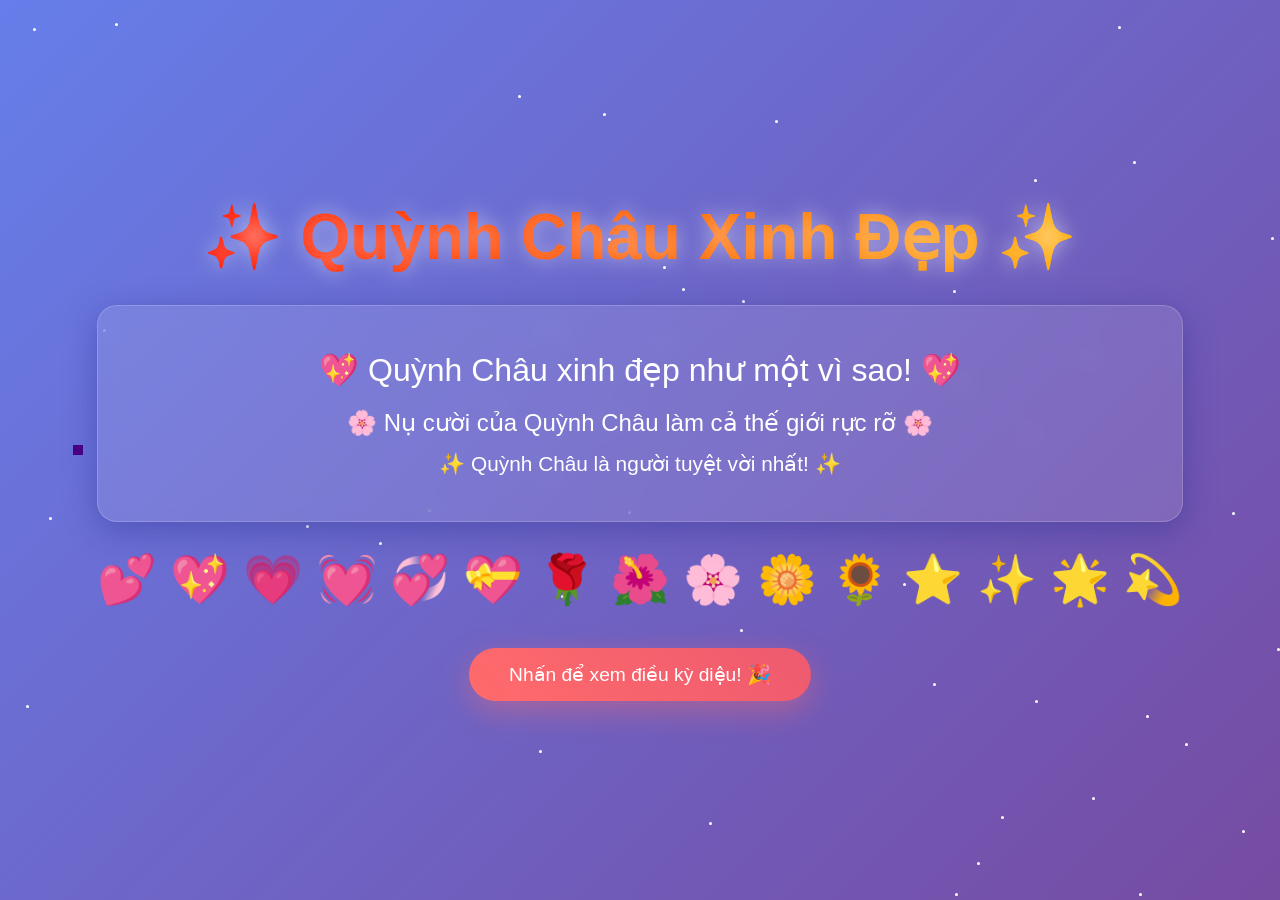
==== index.html @ a4a2ec0d "Create index.html" ====
<!DOCTYPE html>
<html lang="vi">
<head>
    <meta charset="UTF-8">
    <meta name="viewport" content="width=device-width, initial-scale=1.0">
    <title>💖 Dành tặng Quỳnh Châu xinh đẹp 💖</title>
    <style>
        * {
            margin: 0;
            padding: 0;
            box-sizing: border-box;
        }

        body {
            font-family: 'Segoe UI', Tahoma, Geneva, Verdana, sans-serif;
            overflow: hidden;
            background: linear-gradient(135deg, #667eea 0%, #764ba2 100%);
            height: 100vh;
            display: flex;
            justify-content: center;
            align-items: center;
        }

        .container {
            text-align: center;
            z-index: 10;
            position: relative;
            padding: 20px;
            max-width: 90%;
        }

        h1 {
            font-size: 4rem;
            color: #fff;
            text-shadow: 0 0 20px rgba(255, 255, 255, 0.5);
            animation: glow 2s ease-in-out infinite alternate;
            margin-bottom: 30px;
        }

        .message {
            font-size: 2rem;
            color: #fff;
            background: rgba(255, 255, 255, 0.1);
            padding: 30px 50px;
            border-radius: 20px;
            backdrop-filter: blur(10px);
            box-shadow: 0 8px 32px 0 rgba(31, 38, 135, 0.37);
            border: 1px solid rgba(255, 255, 255, 0.18);
            animation: float 3s ease-in-out infinite;
            margin-bottom: 30px;
        }

        .message p {
            margin: 15px 0;
        }

        .message .main-text {
            font-size: 2rem;
        }

        .message .sub-text {
            font-size: 1.5rem;
            margin-top: 20px;
        }

        .message .small-text-main {
            font-size: 1.3rem;
            margin-top: 15px;
        }

        .emojis {
            font-size: 3rem;
            animation: bounce 1s ease-in-out infinite;
            margin: 20px 0;
        }

        @keyframes glow {
            from {
                text-shadow: 0 0 20px #fff, 0 0 30px #ff00de, 0 0 40px #ff00de;
            }
            to {
                text-shadow: 0 0 30px #fff, 0 0 40px #ff00de, 0 0 50px #ff00de, 0 0 60px #ff00de;
            }
        }

        @keyframes float {
            0%, 100% {
                transform: translateY(0px);
            }
            50% {
                transform: translateY(-20px);
            }
        }

        @keyframes bounce {
            0%, 100% {
                transform: scale(1);
            }
            50% {
                transform: scale(1.2);
            }
        }

        /* Particles/Hearts */
        .heart {
            position: absolute;
            font-size: 2rem;
            animation: rise 4s ease-in infinite;
            opacity: 0;
        }

        @keyframes rise {
            0% {
                bottom: -50px;
                opacity: 1;
                transform: translateX(0) rotate(0deg);
            }
            100% {
                bottom: 100vh;
                opacity: 0;
                transform: translateX(100px) rotate(360deg);
            }
        }

        /* Stars */
        .star {
            position: absolute;
            width: 3px;
            height: 3px;
            background: white;
            border-radius: 50%;
            animation: twinkle 2s ease-in-out infinite;
        }

        @keyframes twinkle {
            0%, 100% {
                opacity: 0;
                transform: scale(1);
            }
            50% {
                opacity: 1;
                transform: scale(1.5);
            }
        }

        /* Sparkles */
        .sparkle {
            position: absolute;
            width: 10px;
            height: 10px;
            background: radial-gradient(circle, #fff 0%, transparent 70%);
            border-radius: 50%;
            animation: sparkle-animation 1.5s ease-in-out infinite;
            pointer-events: none;
        }

        @keyframes sparkle-animation {
            0%, 100% {
                opacity: 0;
                transform: scale(0);
            }
            50% {
                opacity: 1;
                transform: scale(1);
            }
        }

        /* Button */
        .btn {
            background: linear-gradient(45deg, #ff6b6b, #ee5a6f);
            border: none;
            color: white;
            padding: 15px 40px;
            font-size: 1.2rem;
            border-radius: 50px;
            cursor: pointer;
            box-shadow: 0 10px 30px rgba(255, 107, 107, 0.4);
            transition: all 0.3s ease;
            margin-top: 20px;
        }

        .btn:hover {
            transform: translateY(-5px);
            box-shadow: 0 15px 40px rgba(255, 107, 107, 0.6);
        }

        .btn:active {
            transform: translateY(-2px);
        }

        /* Rainbow text */
        .rainbow {
            background: linear-gradient(to right, #ff0000, #ff7f00, #ffff00, #00ff00, #0000ff, #4b0082, #9400d3);
            -webkit-background-clip: text;
            -webkit-text-fill-color: transparent;
            background-clip: text;
            animation: rainbow-animation 3s ease infinite;
            background-size: 400% 100%;
        }

        @keyframes rainbow-animation {
            0%, 100% {
                background-position: 0 0;
            }
            50% {
                background-position: 100% 0;
            }
        }

        /* Confetti */
        .confetti {
            position: absolute;
            width: 10px;
            height: 10px;
            background: #f0f;
            animation: confetti-fall 3s ease-in infinite;
        }

        @keyframes confetti-fall {
            0% {
                top: -10%;
                transform: translateX(0) rotateZ(0deg);
            }
            100% {
                top: 110%;
                transform: translateX(100px) rotateZ(360deg);
            }
        }

        /* Custom Modal */
        .modal-overlay {
            position: fixed;
            top: 0;
            left: 0;
            width: 100%;
            height: 100%;
            background: rgba(0, 0, 0, 0.8);
            display: none;
            justify-content: center;
            align-items: center;
            z-index: 1000;
            animation: fadeIn 0.3s ease;
            padding: 20px;
        }

        .modal-overlay.show {
            display: flex;
        }

        .modal-content {
            background: linear-gradient(135deg, #ff6ec4 0%, #7873f5 100%);
            padding: 50px 60px;
            border-radius: 30px;
            text-align: center;
            position: relative;
            box-shadow: 0 20px 60px rgba(0, 0, 0, 0.5);
            animation: scaleIn 0.5s cubic-bezier(0.68, -0.55, 0.265, 1.55);
            max-width: 600px;
            width: 90%;
        }

        .modal-content h2 {
            font-size: 3rem;
            color: #fff;
            margin-bottom: 20px;
            text-shadow: 0 0 20px rgba(255, 255, 255, 0.8);
            animation: pulse 1.5s ease-in-out infinite;
        }

        .modal-content p {
            font-size: 1.5rem;
            color: #fff;
            line-height: 1.8;
            margin-bottom: 15px;
        }

        .modal-close-btn {
            background: linear-gradient(45deg, #fff, #f0f0f0);
            color: #7873f5;
            border: none;
            padding: 12px 35px;
            font-size: 1.1rem;
            border-radius: 50px;
            cursor: pointer;
            font-weight: bold;
            box-shadow: 0 5px 20px rgba(255, 255, 255, 0.3);
            transition: all 0.3s ease;
            margin-top: 15px;
        }

        .modal-close-btn:hover {
            transform: translateY(-3px);
            box-shadow: 0 8px 25px rgba(255, 255, 255, 0.5);
        }

        .modal-close-btn:active {
            transform: translateY(-1px);
        }

        @keyframes fadeIn {
            from {
                opacity: 0;
            }
            to {
                opacity: 1;
            }
        }

        @keyframes scaleIn {
            0% {
                transform: scale(0) rotate(-180deg);
                opacity: 0;
            }
            100% {
                transform: scale(1) rotate(0deg);
                opacity: 1;
            }
        }

        @keyframes pulse {
            0%, 100% {
                transform: scale(1);
            }
            50% {
                transform: scale(1.05);
            }
        }

        /* Firework effect */
        .firework {
            position: absolute;
            width: 4px;
            height: 4px;
            background: white;
            border-radius: 50%;
            animation: firework-explosion 1s ease-out forwards;
        }

        @keyframes firework-explosion {
            0% {
                transform: translate(0, 0);
                opacity: 1;
            }
            100% {
                transform: translate(var(--x), var(--y));
                opacity: 0;
            }
        }

        /* ============================================
           RESPONSIVE DESIGN - TABLET
           ============================================ */
        @media screen and (max-width: 1024px) {
            h1 {
                font-size: 3rem;
            }

            .message {
                font-size: 1.6rem;
                padding: 25px 40px;
            }

            .emojis {
                font-size: 2.5rem;
            }

            .btn {
                font-size: 1.1rem;
                padding: 14px 35px;
            }

            .modal-content {
                padding: 40px 50px;
            }

            .modal-content h2 {
                font-size: 2.5rem;
            }

            .modal-content p {
                font-size: 1.3rem;
            }
        }

        /* ============================================
           RESPONSIVE DESIGN - MOBILE
           ============================================ */
        @media screen and (max-width: 768px) {
            .container {
                padding: 15px;
            }

            h1 {
                font-size: 2.2rem;
                margin-bottom: 20px;
            }

            .message {
                font-size: 1.2rem;
                padding: 20px 25px;
                margin-bottom: 20px;
            }

            .message p {
                margin: 10px 0;
            }

            .message .main-text {
                font-size: 1.2rem;
            }

            .message .sub-text {
                font-size: 1rem;
                margin-top: 12px;
            }

            .message .small-text-main {
                font-size: 0.9rem;
                margin-top: 10px;
            }

            .emojis {
                font-size: 1.8rem;
                margin: 15px 0;
            }

            .btn {
                font-size: 1rem;
                padding: 12px 30px;
                margin-top: 15px;
            }

            .heart {
                font-size: 1.5rem;
            }

            .modal-content {
                padding: 20px 18px;
                border-radius: 20px;
                width: 90%;
                max-width: 400px;
            }

            .modal-content h2 {
                font-size: 1.5rem;
                margin-bottom: 15px;
            }

            .modal-content p {
                font-size: 0.95rem !important;
                line-height: 1.5;
                margin-bottom: 8px;
            }

            .modal-close-btn {
                font-size: 0.95rem;
                padding: 10px 28px;
                margin-top: 12px;
            }
        }

        /* ============================================
           RESPONSIVE DESIGN - SMALL MOBILE
           ============================================ */
        @media screen and (max-width: 480px) {
            h1 {
                font-size: 1.8rem;
                margin-bottom: 15px;
            }

            .message {
                font-size: 1rem;
                padding: 15px 20px;
                margin-bottom: 15px;
            }

            .message .main-text {
                font-size: 1rem;
            }

            .message .sub-text {
                font-size: 0.85rem;
                margin-top: 10px;
            }

            .message .small-text-main {
                font-size: 0.75rem;
                margin-top: 8px;
            }

            .emojis {
                font-size: 1.5rem;
                line-height: 1.5;
            }

            .btn {
                font-size: 0.9rem;
                padding: 10px 25px;
            }

            .modal-content {
                padding: 18px 15px;
                max-width: 350px;
            }

            .modal-content h2 {
                font-size: 1.3rem;
                margin-bottom: 12px;
            }

            .modal-content p {
                font-size: 0.88rem !important;
                line-height: 1.5;
                margin-bottom: 8px;
            }

            .modal-close-btn {
                font-size: 0.88rem;
                padding: 9px 25px;
                margin-top: 10px;
            }
        }

        /* ============================================
           LANDSCAPE MODE - MOBILE
           ============================================ */
        @media screen and (max-height: 500px) and (orientation: landscape) {
            body {
                overflow-y: auto;
            }

            .container {
                padding: 10px;
            }

            h1 {
                font-size: 1.5rem;
                margin-bottom: 10px;
            }

            .message {
                font-size: 0.9rem;
                padding: 10px 15px;
                margin-bottom: 10px;
            }

            .message .main-text {
                font-size: 0.9rem;
            }

            .message .sub-text {
                font-size: 0.75rem;
                margin-top: 8px;
            }

            .message .small-text-main {
                font-size: 0.7rem;
                margin-top: 6px;
            }

            .emojis {
                font-size: 1.2rem;
                margin: 10px 0;
            }

            .btn {
                font-size: 0.85rem;
                padding: 8px 20px;
                margin-top: 10px;
            }

            .modal-content {
                padding: 15px 20px;
                max-height: 85vh;
                overflow-y: auto;
                max-width: 450px;
            }

            .modal-content h2 {
                font-size: 1.2rem;
                margin-bottom: 8px;
            }

            .modal-content p {
                font-size: 0.85rem !important;
                line-height: 1.4;
                margin-bottom: 6px;
            }

            .modal-close-btn {
                font-size: 0.85rem;
                padding: 7px 20px;
                margin-top: 8px;
            }
        }
    </style>
</head>
<body>
    <div class="container">
        <h1 class="rainbow">✨ Quỳnh Châu Xinh Đẹp ✨</h1>
        <div class="message">
            <p class="main-text">💖 Quỳnh Châu xinh đẹp như một vì sao! 💖</p>
            <p class="sub-text">
                🌸 Nụ cười của Quỳnh Châu làm cả thế giới rực rỡ 🌸
            </p>
            <p class="small-text-main">
                ✨ Quỳnh Châu là người tuyệt vời nhất! ✨
            </p>
        </div>
        <div class="emojis">
            💕 💖 💗 💓 💞 💝 🌹 🌺 🌸 🌼 🌻 ⭐ ✨ 🌟 💫
        </div>
        <button class="btn" onclick="celebrate()">
            Nhấn để xem điều kỳ diệu! 🎉
        </button>
    </div>

    <!-- Custom Modal -->
    <div class="modal-overlay" id="modalOverlay">
        <div class="modal-content">
            <h2>🎉 Tuyệt Vời! 🎉</h2>
            <p>💖 Quỳnh Châu thật tuyệt vời! 💖</p>
            <p>🌟 Hãy luôn tự tin và tỏa sáng nhé! 🌟</p>
            <p>✨ Bạn làm cả thế giới này đẹp hơn! ✨</p>
            <button class="modal-close-btn" onclick="closeModal()">Cảm ơn! 💕</button>
        </div>
    </div>

    <script>
        // Create hearts
        function createHeart() {
            const heart = document.createElement('div');
            heart.classList.add('heart');
            heart.innerHTML = ['❤️', '💕', '💖', '💗', '💓', '💞', '💝'][Math.floor(Math.random() * 7)];
            heart.style.left = Math.random() * 100 + 'vw';
            heart.style.animationDuration = Math.random() * 2 + 3 + 's';
            heart.style.animationDelay = Math.random() * 2 + 's';
            document.body.appendChild(heart);
            setTimeout(() => heart.remove(), 5000);
        }

        // Create stars
        function createStar() {
            const star = document.createElement('div');
            star.classList.add('star');
            star.style.left = Math.random() * 100 + 'vw';
            star.style.top = Math.random() * 100 + 'vh';
            star.style.animationDelay = Math.random() * 2 + 's';
            document.body.appendChild(star);
        }

        // Create sparkles
        function createSparkle(x, y) {
            const sparkle = document.createElement('div');
            sparkle.classList.add('sparkle');
            sparkle.style.left = x + 'px';
            sparkle.style.top = y + 'px';
            document.body.appendChild(sparkle);
            setTimeout(() => sparkle.remove(), 1500);
        }

        // Create confetti
        function createConfetti() {
            const colors = ['#ff0000', '#ff7f00', '#ffff00', '#00ff00', '#0000ff', '#4b0082', '#9400d3', '#ff1493'];
            const confetti = document.createElement('div');
            confetti.classList.add('confetti');
            confetti.style.backgroundColor = colors[Math.floor(Math.random() * colors.length)];
            confetti.style.left = Math.random() * 100 + 'vw';
            confetti.style.animationDuration = Math.random() * 2 + 2 + 's';
            confetti.style.animationDelay = Math.random() * 1 + 's';
            document.body.appendChild(confetti);
            setTimeout(() => confetti.remove(), 5000);
        }

        // Firework effect
        function createFirework(x, y) {
            const colors = ['#ff0000', '#ff7f00', '#ffff00', '#00ff00', '#0000ff', '#ff1493', '#fff'];
            for (let i = 0; i < 30; i++) {
                const firework = document.createElement('div');
                firework.classList.add('firework');
                firework.style.backgroundColor = colors[Math.floor(Math.random() * colors.length)];
                firework.style.left = x + 'px';
                firework.style.top = y + 'px';
                
                const angle = (Math.PI * 2 * i) / 30;
                const velocity = 50 + Math.random() * 50;
                const tx = Math.cos(angle) * velocity;
                const ty = Math.sin(angle) * velocity;
                
                firework.style.setProperty('--x', tx + 'px');
                firework.style.setProperty('--y', ty + 'px');
                
                document.body.appendChild(firework);
                setTimeout(() => firework.remove(), 1000);
            }
        }

        // Show modal function
        function showModal() {
            const modal = document.getElementById('modalOverlay');
            modal.classList.add('show');
            
            // Create fireworks at random positions
            for (let i = 0; i < 5; i++) {
                setTimeout(() => {
                    const x = Math.random() * window.innerWidth;
                    const y = Math.random() * window.innerHeight;
                    createFirework(x, y);
                }, i * 300);
            }
        }

        // Close modal function
        function closeModal() {
            const modal = document.getElementById('modalOverlay');
            modal.classList.remove('show');
        }

        // Celebration function
        function celebrate() {
            for (let i = 0; i < 100; i++) {
                setTimeout(() => createConfetti(), i * 30);
            }
            
            // Show modal after a short delay
            setTimeout(() => showModal(), 500);
        }

        // Close modal when clicking outside
        document.getElementById('modalOverlay').addEventListener('click', function(e) {
            if (e.target === this) {
                closeModal();
            }
        });

        // Mouse move sparkles (disable on mobile to save performance)
        if (window.innerWidth > 768) {
            document.addEventListener('mousemove', (e) => {
                if (Math.random() > 0.8) {
                    createSparkle(e.clientX, e.clientY);
                }
            });
        }

        // Touch sparkles for mobile
        if ('ontouchstart' in window) {
            document.addEventListener('touchmove', (e) => {
                if (Math.random() > 0.9) {
                    const touch = e.touches[0];
                    createSparkle(touch.clientX, touch.clientY);
                }
            });
        }

        // Generate hearts continuously
        setInterval(createHeart, 500);

        // Generate stars
        for (let i = 0; i < 50; i++) {
            createStar();
        }

        // Random confetti occasionally
        setInterval(() => {
            if (Math.random() > 0.7) {
                createConfetti();
            }
        }, 1000);
    </script>
</body>
</html>
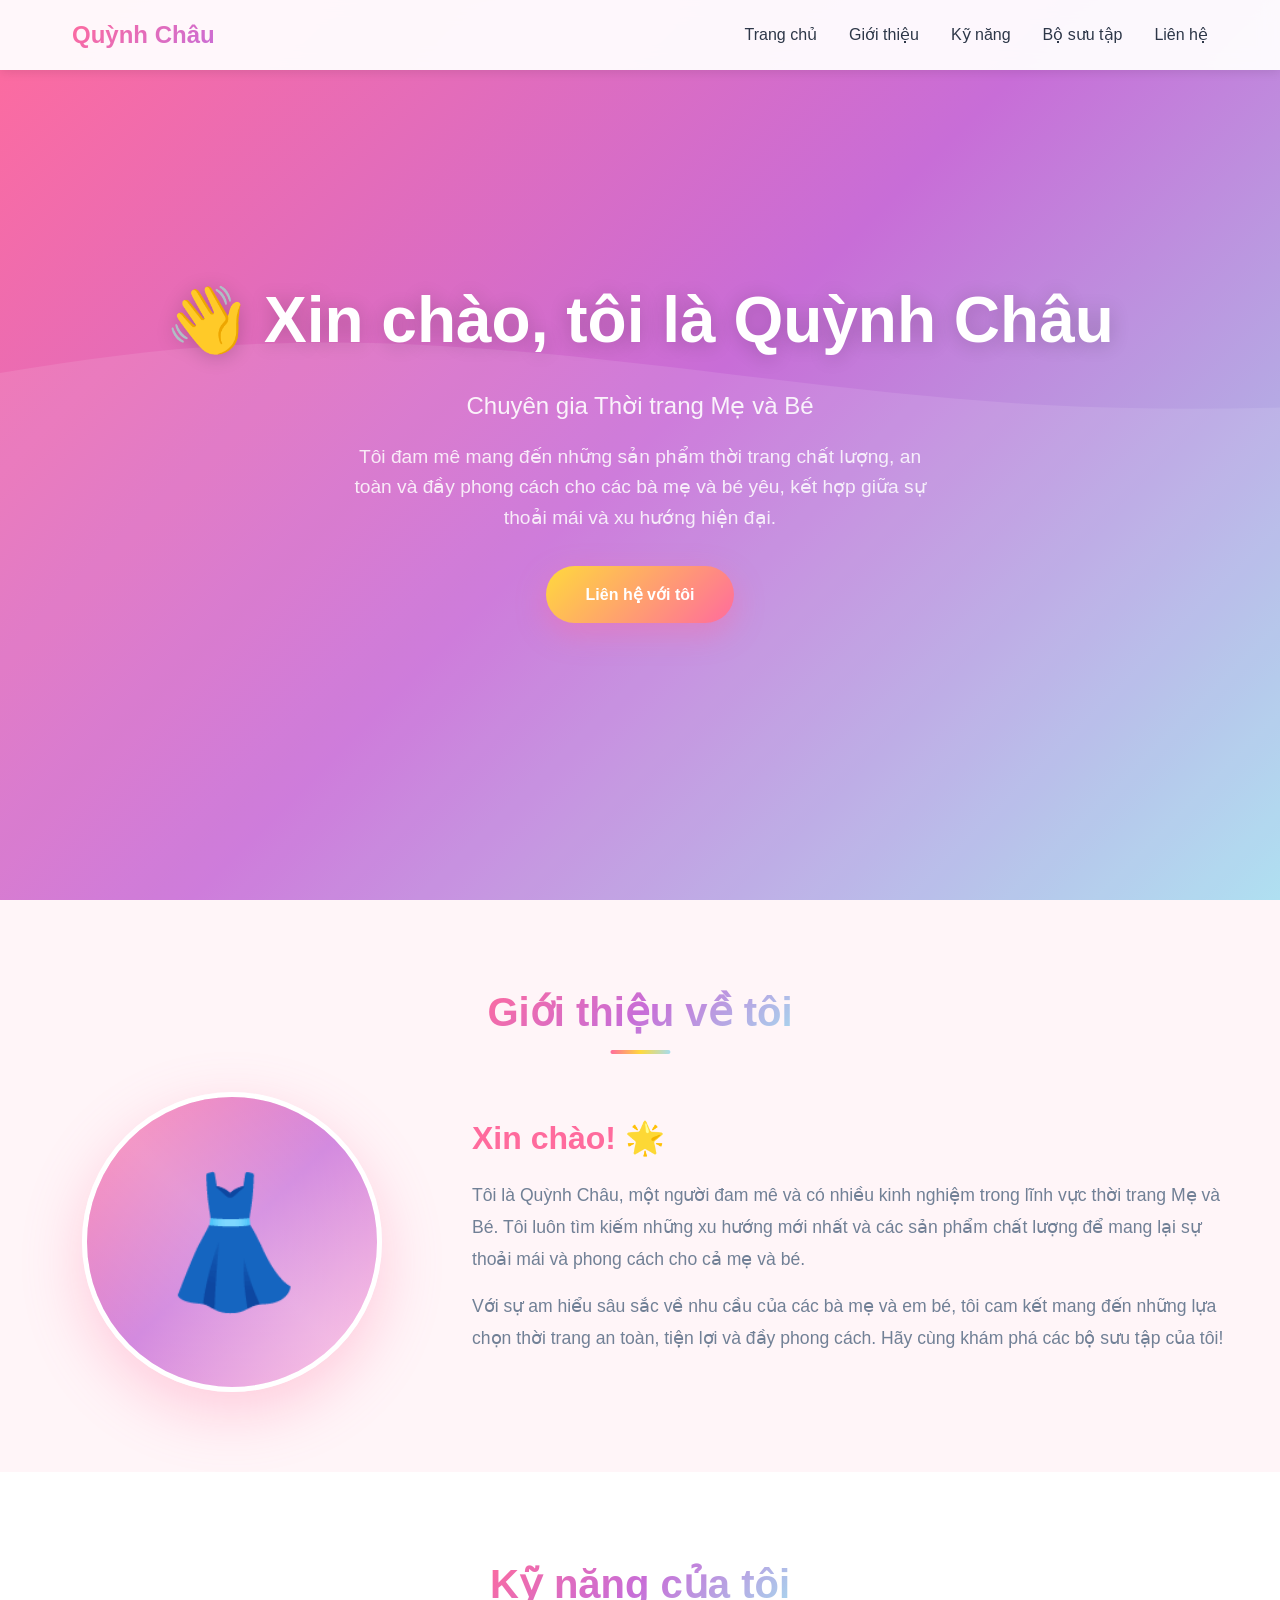
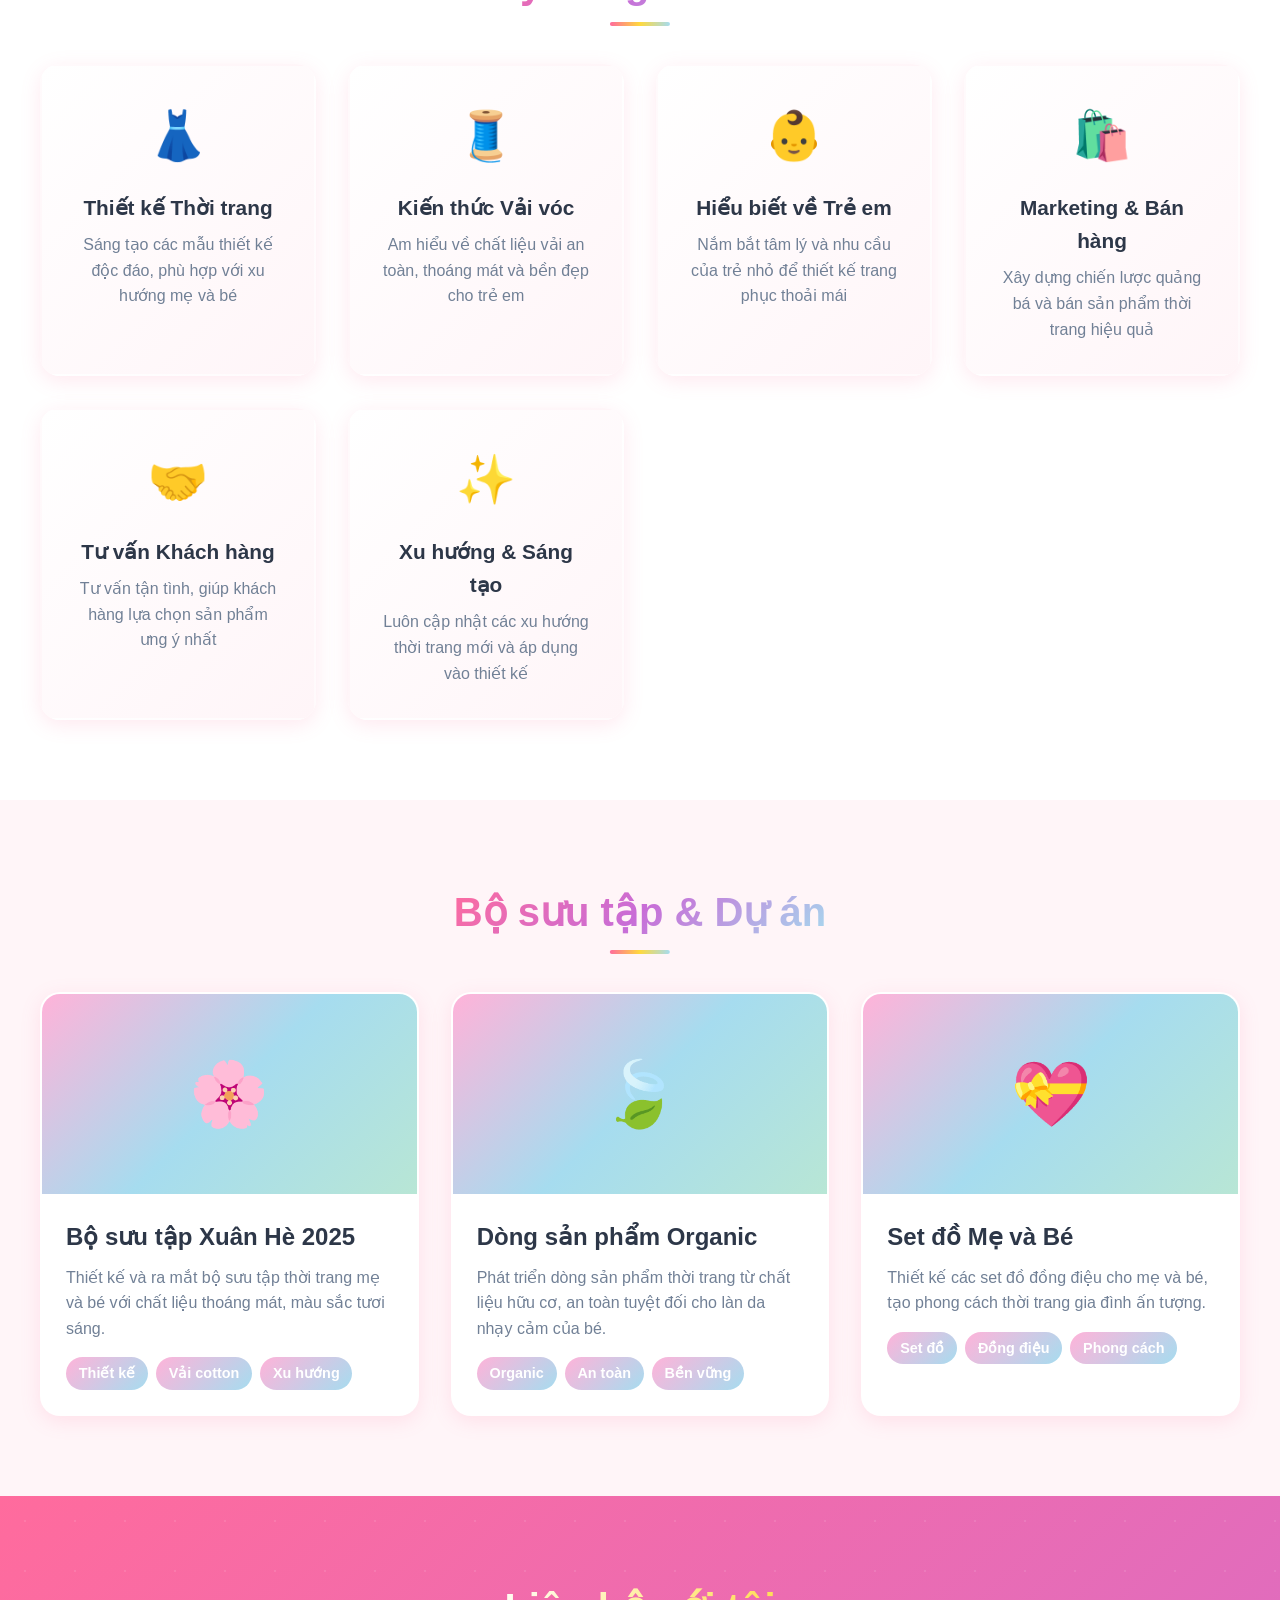
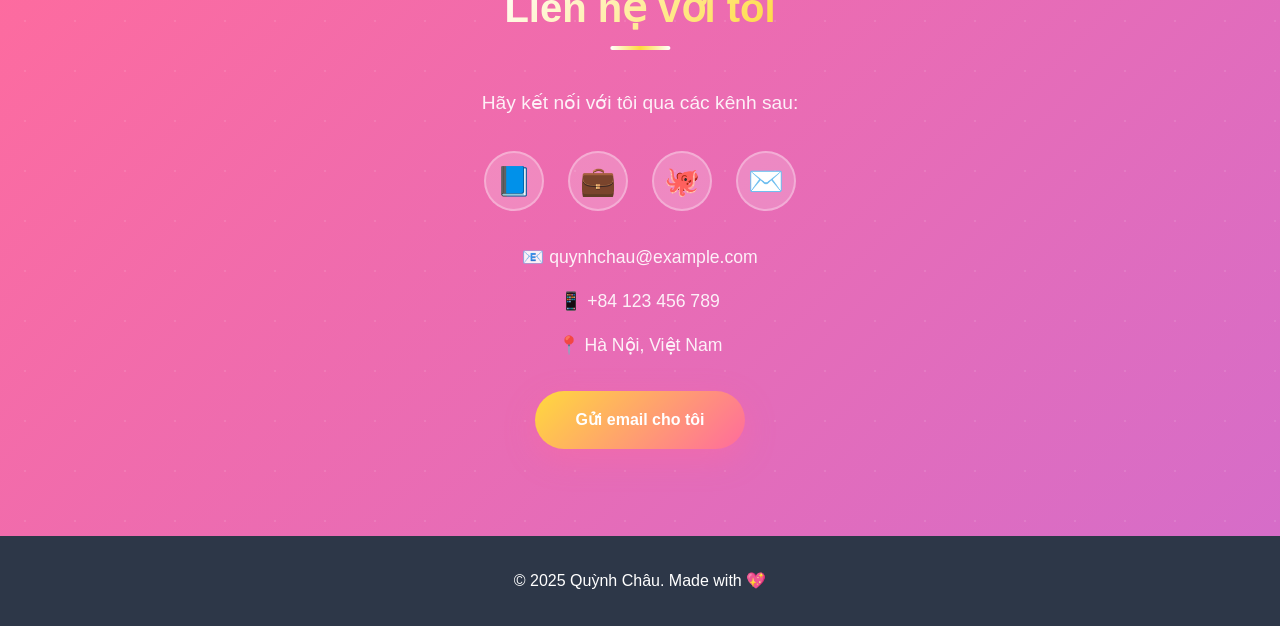
==== commit 6721b7ad: "Update index.html" ====
--- a/index.html
+++ b/index.html
@@ -3,7 +3,7 @@
 <head>
     <meta charset="UTF-8">
     <meta name="viewport" content="width=device-width, initial-scale=1.0">
-    <title>💖 Dành tặng Quỳnh Châu xinh đẹp 💖</title>
+    <title>Quỳnh Châu - Portfolio</title>
     <style>
         * {
             margin: 0;
@@ -11,761 +11,1113 @@
             box-sizing: border-box;
         }
 
+        :root {
+            --primary-color: #ff6b9d;
+            --secondary-color: #c86dd7;
+            --accent-color: #ffd93d;
+            --pink-light: #ffb3d9;
+            --blue-light: #a6dcef;
+            --green-light: #b8e6d5;
+            --text-dark: #2d3748;
+            --text-light: #718096;
+            --bg-light: #fff5f8;
+        }
+
+        html {
+            scroll-behavior: smooth;
+        }
+
         body {
             font-family: 'Segoe UI', Tahoma, Geneva, Verdana, sans-serif;
-            overflow: hidden;
-            background: linear-gradient(135deg, #667eea 0%, #764ba2 100%);
-            height: 100vh;
+            color: var(--text-dark);
+            line-height: 1.6;
+        }
+
+        /* Navigation */
+        nav {
+            position: fixed;
+            top: 0;
+            width: 100%;
+            background: rgba(255, 255, 255, 0.95);
+            backdrop-filter: blur(10px);
+            box-shadow: 0 2px 10px rgba(0, 0, 0, 0.1);
+            z-index: 1000;
+            transition: all 0.3s ease;
+        }
+
+        nav.scrolled {
+            box-shadow: 0 4px 20px rgba(0, 0, 0, 0.15);
+        }
+
+        nav .container {
+            max-width: 1200px;
+            margin: 0 auto;
+            padding: 1rem 2rem;
             display: flex;
-            justify-content: center;
+            justify-content: space-between;
             align-items: center;
         }
 
-        .container {
-            text-align: center;
-            z-index: 10;
-            position: relative;
-            padding: 20px;
-            max-width: 90%;
-        }
-
-        h1 {
-            font-size: 4rem;
-            color: #fff;
-            text-shadow: 0 0 20px rgba(255, 255, 255, 0.5);
-            animation: glow 2s ease-in-out infinite alternate;
-            margin-bottom: 30px;
-        }
-
-        .message {
-            font-size: 2rem;
-            color: #fff;
-            background: rgba(255, 255, 255, 0.1);
-            padding: 30px 50px;
-            border-radius: 20px;
-            backdrop-filter: blur(10px);
-            box-shadow: 0 8px 32px 0 rgba(31, 38, 135, 0.37);
-            border: 1px solid rgba(255, 255, 255, 0.18);
-            animation: float 3s ease-in-out infinite;
-            margin-bottom: 30px;
-        }
-
-        .message p {
-            margin: 15px 0;
-        }
-
-        .message .main-text {
-            font-size: 2rem;
-        }
-
-        .message .sub-text {
+        nav .logo {
             font-size: 1.5rem;
-            margin-top: 20px;
-        }
-
-        .message .small-text-main {
-            font-size: 1.3rem;
-            margin-top: 15px;
-        }
-
-        .emojis {
-            font-size: 3rem;
-            animation: bounce 1s ease-in-out infinite;
-            margin: 20px 0;
-        }
-
-        @keyframes glow {
-            from {
-                text-shadow: 0 0 20px #fff, 0 0 30px #ff00de, 0 0 40px #ff00de;
-            }
-            to {
-                text-shadow: 0 0 30px #fff, 0 0 40px #ff00de, 0 0 50px #ff00de, 0 0 60px #ff00de;
-            }
-        }
-
-        @keyframes float {
-            0%, 100% {
-                transform: translateY(0px);
-            }
-            50% {
-                transform: translateY(-20px);
-            }
-        }
-
-        @keyframes bounce {
-            0%, 100% {
-                transform: scale(1);
-            }
-            50% {
-                transform: scale(1.2);
-            }
-        }
-
-        /* Particles/Hearts */
-        .heart {
-            position: absolute;
-            font-size: 2rem;
-            animation: rise 4s ease-in infinite;
-            opacity: 0;
-        }
-
-        @keyframes rise {
-            0% {
-                bottom: -50px;
-                opacity: 1;
-                transform: translateX(0) rotate(0deg);
-            }
-            100% {
-                bottom: 100vh;
-                opacity: 0;
-                transform: translateX(100px) rotate(360deg);
-            }
-        }
-
-        /* Stars */
-        .star {
-            position: absolute;
-            width: 3px;
-            height: 3px;
-            background: white;
-            border-radius: 50%;
-            animation: twinkle 2s ease-in-out infinite;
-        }
-
-        @keyframes twinkle {
-            0%, 100% {
-                opacity: 0;
-                transform: scale(1);
-            }
-            50% {
-                opacity: 1;
-                transform: scale(1.5);
-            }
-        }
-
-        /* Sparkles */
-        .sparkle {
-            position: absolute;
-            width: 10px;
-            height: 10px;
-            background: radial-gradient(circle, #fff 0%, transparent 70%);
-            border-radius: 50%;
-            animation: sparkle-animation 1.5s ease-in-out infinite;
-            pointer-events: none;
-        }
-
-        @keyframes sparkle-animation {
-            0%, 100% {
-                opacity: 0;
-                transform: scale(0);
-            }
-            50% {
-                opacity: 1;
-                transform: scale(1);
-            }
-        }
-
-        /* Button */
-        .btn {
-            background: linear-gradient(45deg, #ff6b6b, #ee5a6f);
-            border: none;
-            color: white;
-            padding: 15px 40px;
-            font-size: 1.2rem;
-            border-radius: 50px;
-            cursor: pointer;
-            box-shadow: 0 10px 30px rgba(255, 107, 107, 0.4);
-            transition: all 0.3s ease;
-            margin-top: 20px;
-        }
-
-        .btn:hover {
-            transform: translateY(-5px);
-            box-shadow: 0 15px 40px rgba(255, 107, 107, 0.6);
-        }
-
-        .btn:active {
-            transform: translateY(-2px);
-        }
-
-        /* Rainbow text */
-        .rainbow {
-            background: linear-gradient(to right, #ff0000, #ff7f00, #ffff00, #00ff00, #0000ff, #4b0082, #9400d3);
+            font-weight: bold;
+            background: linear-gradient(135deg, var(--primary-color), var(--secondary-color), var(--accent-color));
+            background-size: 200% 200%;
             -webkit-background-clip: text;
             -webkit-text-fill-color: transparent;
             background-clip: text;
-            animation: rainbow-animation 3s ease infinite;
-            background-size: 400% 100%;
-        }
-
-        @keyframes rainbow-animation {
+            animation: logoGradient 3s ease infinite;
+        }
+
+        @keyframes logoGradient {
             0%, 100% {
-                background-position: 0 0;
+                background-position: 0% 50%;
             }
             50% {
-                background-position: 100% 0;
-            }
-        }
-
-        /* Confetti */
-        .confetti {
+                background-position: 100% 50%;
+            }
+        }
+
+        nav ul {
+            list-style: none;
+            display: flex;
+            gap: 2rem;
+        }
+
+        nav ul li a {
+            text-decoration: none;
+            color: var(--text-dark);
+            font-weight: 500;
+            transition: color 0.3s ease;
+            position: relative;
+        }
+
+        nav ul li a:hover {
+            color: var(--primary-color);
+        }
+
+        nav ul li a::after {
+            content: '';
             position: absolute;
-            width: 10px;
-            height: 10px;
-            background: #f0f;
-            animation: confetti-fall 3s ease-in infinite;
-        }
-
-        @keyframes confetti-fall {
-            0% {
-                top: -10%;
-                transform: translateX(0) rotateZ(0deg);
-            }
-            100% {
-                top: 110%;
-                transform: translateX(100px) rotateZ(360deg);
-            }
-        }
-
-        /* Custom Modal */
-        .modal-overlay {
-            position: fixed;
+            bottom: -5px;
+            left: 0;
+            width: 0;
+            height: 2px;
+            background: linear-gradient(135deg, var(--primary-color), var(--secondary-color));
+            transition: width 0.3s ease;
+        }
+
+        nav ul li a:hover::after {
+            width: 100%;
+        }
+
+        .mobile-menu-btn {
+            display: none;
+            background: none;
+            border: none;
+            font-size: 1.5rem;
+            cursor: pointer;
+            color: var(--text-dark);
+        }
+
+        /* Hero Section */
+        .hero {
+            min-height: 100vh;
+            display: flex;
+            align-items: center;
+            justify-content: center;
+            background: linear-gradient(135deg, var(--primary-color) 0%, var(--secondary-color) 50%, var(--blue-light) 100%);
+            position: relative;
+            overflow: hidden;
+            animation: gradientShift 10s ease infinite;
+        }
+
+        @keyframes gradientShift {
+            0%, 100% {
+                background: linear-gradient(135deg, var(--primary-color) 0%, var(--secondary-color) 50%, var(--blue-light) 100%);
+            }
+            50% {
+                background: linear-gradient(135deg, var(--secondary-color) 0%, var(--pink-light) 50%, var(--primary-color) 100%);
+            }
+        }
+
+        .hero::before {
+            content: '';
+            position: absolute;
             top: 0;
             left: 0;
             width: 100%;
             height: 100%;
-            background: rgba(0, 0, 0, 0.8);
-            display: none;
+            background: url('data:image/svg+xml,<svg xmlns="http://www.w3.org/2000/svg" viewBox="0 0 1440 320"><path fill="%23ffffff" fill-opacity="0.1" d="M0,96L48,112C96,128,192,160,288,160C384,160,480,128,576,122.7C672,117,768,139,864,144C960,149,1056,139,1152,128C1248,117,1344,107,1392,101.3L1440,96L1440,320L1392,320C1344,320,1248,320,1152,320C1056,320,960,320,864,320C768,320,672,320,576,320C480,320,384,320,288,320C192,320,96,320,48,320L0,320Z"></path></svg>');
+            background-size: cover;
+            background-position: bottom;
+            animation: wave 10s ease-in-out infinite;
+        }
+
+        @keyframes wave {
+            0%, 100% { transform: translateX(0); }
+            50% { transform: translateX(-50px); }
+        }
+
+        .hero-content {
+            text-align: center;
+            color: white;
+            z-index: 10;
+            padding: 2rem;
+            animation: fadeInUp 1s ease;
+        }
+
+        @keyframes fadeInUp {
+            from {
+                opacity: 0;
+                transform: translateY(30px);
+            }
+            to {
+                opacity: 1;
+                transform: translateY(0);
+            }
+        }
+
+        .hero h1 {
+            font-size: 4rem;
+            margin-bottom: 1rem;
+            text-shadow: 0 2px 20px rgba(0, 0, 0, 0.2);
+        }
+
+        .hero .subtitle {
+            font-size: 1.5rem;
+            margin-bottom: 1rem;
+            opacity: 0.9;
+        }
+
+        .hero .description {
+            font-size: 1.2rem;
+            margin-bottom: 2rem;
+            max-width: 600px;
+            margin-left: auto;
+            margin-right: auto;
+            opacity: 0.85;
+        }
+
+        .btn {
+            display: inline-block;
+            padding: 1rem 2.5rem;
+            background: linear-gradient(135deg, var(--accent-color), var(--primary-color));
+            color: white;
+            text-decoration: none;
+            border-radius: 50px;
+            font-weight: 600;
+            transition: all 0.3s ease;
+            box-shadow: 0 10px 30px rgba(255, 107, 157, 0.4);
+            position: relative;
+            overflow: hidden;
+            animation: btnPulse 2s ease-in-out infinite;
+        }
+
+        @keyframes btnPulse {
+            0%, 100% {
+                box-shadow: 0 10px 30px rgba(255, 107, 157, 0.4);
+            }
+            50% {
+                box-shadow: 0 10px 40px rgba(255, 107, 157, 0.7);
+            }
+        }
+
+        .btn::before {
+            content: '';
+            position: absolute;
+            top: 0;
+            left: -100%;
+            width: 100%;
+            height: 100%;
+            background: linear-gradient(90deg, transparent, rgba(255, 255, 255, 0.3), transparent);
+            transition: left 0.5s;
+        }
+
+        .btn:hover::before {
+            left: 100%;
+        }
+
+        .btn:hover {
+            transform: translateY(-5px) scale(1.05);
+            box-shadow: 0 20px 50px rgba(255, 107, 157, 0.6);
+        }
+
+        /* Sections */
+        section {
+            padding: 5rem 2rem;
+        }
+
+        .container {
+            max-width: 1200px;
+            margin: 0 auto;
+        }
+
+        .section-title {
+            text-align: center;
+            font-size: 2.5rem;
+            margin-bottom: 3rem;
+            position: relative;
+            display: inline-block;
+            left: 50%;
+            transform: translateX(-50%);
+            background: linear-gradient(135deg, var(--primary-color), var(--secondary-color), var(--blue-light));
+            -webkit-background-clip: text;
+            -webkit-text-fill-color: transparent;
+            background-clip: text;
+            animation: titleShine 3s ease-in-out infinite;
+        }
+
+        @keyframes titleShine {
+            0%, 100% {
+                background-position: 0% 50%;
+            }
+            50% {
+                background-position: 100% 50%;
+            }
+        }
+
+        .section-title::after {
+            content: '';
+            position: absolute;
+            bottom: -10px;
+            left: 50%;
+            transform: translateX(-50%);
+            width: 60px;
+            height: 4px;
+            background: linear-gradient(90deg, var(--primary-color), var(--accent-color), var(--blue-light));
+            border-radius: 2px;
+            animation: lineExpand 2s ease-in-out infinite;
+        }
+
+        @keyframes lineExpand {
+            0%, 100% {
+                width: 60px;
+            }
+            50% {
+                width: 100px;
+            }
+        }
+
+        /* About Section */
+        .about {
+            background: var(--bg-light);
+        }
+
+        .about-content {
+            display: grid;
+            grid-template-columns: 1fr 2fr;
+            gap: 3rem;
+            align-items: center;
+        }
+
+        .about-image {
+            width: 100%;
+            max-width: 300px;
+            height: 300px;
+            border-radius: 50%;
+            background: linear-gradient(135deg, var(--primary-color), var(--secondary-color), var(--pink-light));
+            display: flex;
+            align-items: center;
             justify-content: center;
-            align-items: center;
-            z-index: 1000;
-            animation: fadeIn 0.3s ease;
-            padding: 20px;
-        }
-
-        .modal-overlay.show {
-            display: flex;
-        }
-
-        .modal-content {
-            background: linear-gradient(135deg, #ff6ec4 0%, #7873f5 100%);
-            padding: 50px 60px;
-            border-radius: 30px;
+            font-size: 8rem;
+            box-shadow: 0 20px 60px rgba(255, 107, 157, 0.3);
+            margin: 0 auto;
+            overflow: hidden;
+            position: relative;
+            animation: imageFloat 4s ease-in-out infinite;
+            border: 5px solid white;
+        }
+
+        @keyframes imageFloat {
+            0%, 100% {
+                transform: translateY(0) rotate(0deg);
+                box-shadow: 0 20px 60px rgba(255, 107, 157, 0.3);
+            }
+            50% {
+                transform: translateY(-20px) rotate(5deg);
+                box-shadow: 0 30px 70px rgba(255, 107, 157, 0.5);
+            }
+        }
+
+        .about-image::before {
+            content: '';
+            position: absolute;
+            top: -50%;
+            left: -50%;
+            width: 200%;
+            height: 200%;
+            background: linear-gradient(45deg, transparent, rgba(255, 255, 255, 0.3), transparent);
+            animation: shine 3s ease-in-out infinite;
+        }
+
+        @keyframes shine {
+            0% {
+                transform: rotate(0deg);
+            }
+            100% {
+                transform: rotate(360deg);
+            }
+        }
+
+        .about-image img {
+            width: 100%;
+            height: 100%;
+            object-fit: cover;
+            position: absolute;
+            top: 0;
+            left: 0;
+            z-index: 1;
+        }
+
+        .about-image .placeholder {
+            font-size: 8rem;
+            z-index: 1;
+            animation: emojiRotate 3s ease-in-out infinite;
+        }
+
+        @keyframes emojiRotate {
+            0%, 100% {
+                transform: rotate(0deg) scale(1);
+            }
+            50% {
+                transform: rotate(10deg) scale(1.1);
+            }
+        }
+
+        .about-text h3 {
+            font-size: 2rem;
+            margin-bottom: 1rem;
+            color: var(--primary-color);
+        }
+
+        .about-text p {
+            font-size: 1.1rem;
+            color: var(--text-light);
+            line-height: 1.8;
+            margin-bottom: 1rem;
+        }
+
+        /* Skills Section */
+        .skills-grid {
+            display: grid;
+            grid-template-columns: repeat(auto-fit, minmax(250px, 1fr));
+            gap: 2rem;
+        }
+
+        .skill-card {
+            background: linear-gradient(135deg, white, var(--bg-light));
+            padding: 2rem;
+            border-radius: 20px;
+            box-shadow: 0 5px 20px rgba(255, 107, 157, 0.15);
+            transition: all 0.4s cubic-bezier(0.175, 0.885, 0.32, 1.275);
             text-align: center;
             position: relative;
-            box-shadow: 0 20px 60px rgba(0, 0, 0, 0.5);
-            animation: scaleIn 0.5s cubic-bezier(0.68, -0.55, 0.265, 1.55);
+            overflow: hidden;
+            border: 2px solid transparent;
+        }
+
+        .skill-card::before {
+            content: '';
+            position: absolute;
+            top: 0;
+            left: 0;
+            width: 100%;
+            height: 100%;
+            background: linear-gradient(135deg, var(--pink-light), var(--blue-light), var(--green-light));
+            opacity: 0;
+            transition: opacity 0.4s ease;
+        }
+
+        .skill-card:hover {
+            transform: translateY(-15px) rotate(2deg);
+            box-shadow: 0 20px 50px rgba(255, 107, 157, 0.3);
+            border-color: var(--primary-color);
+        }
+
+        .skill-card:hover::before {
+            opacity: 0.1;
+        }
+
+        .skill-icon {
+            font-size: 3rem;
+            margin-bottom: 1rem;
+            display: inline-block;
+            animation: iconBounce 2s ease-in-out infinite;
+        }
+
+        @keyframes iconBounce {
+            0%, 100% {
+                transform: translateY(0) scale(1);
+            }
+            50% {
+                transform: translateY(-10px) scale(1.1);
+            }
+        }
+
+        .skill-card:hover .skill-icon {
+            animation: iconSpin 0.6s ease;
+        }
+
+        @keyframes iconSpin {
+            0% {
+                transform: rotate(0deg) scale(1);
+            }
+            50% {
+                transform: rotate(180deg) scale(1.3);
+            }
+            100% {
+                transform: rotate(360deg) scale(1);
+            }
+        }
+
+        .skill-card h3 {
+            font-size: 1.3rem;
+            margin-bottom: 0.5rem;
+            color: var(--text-dark);
+        }
+
+        .skill-card p {
+            color: var(--text-light);
+        }
+
+        /* Projects Section */
+        .projects {
+            background: var(--bg-light);
+        }
+
+        .projects-grid {
+            display: grid;
+            grid-template-columns: repeat(auto-fit, minmax(300px, 1fr));
+            gap: 2rem;
+        }
+
+        .project-card {
+            background: white;
+            border-radius: 20px;
+            overflow: hidden;
+            box-shadow: 0 5px 20px rgba(255, 107, 157, 0.15);
+            transition: all 0.4s cubic-bezier(0.175, 0.885, 0.32, 1.275);
+            position: relative;
+            border: 2px solid transparent;
+        }
+
+        .project-card::after {
+            content: '';
+            position: absolute;
+            top: 0;
+            left: 0;
+            width: 100%;
+            height: 4px;
+            background: linear-gradient(90deg, var(--primary-color), var(--accent-color), var(--blue-light));
+            transform: scaleX(0);
+            transition: transform 0.4s ease;
+        }
+
+        .project-card:hover::after {
+            transform: scaleX(1);
+        }
+
+        .project-card:hover {
+            transform: translateY(-15px) scale(1.02);
+            box-shadow: 0 25px 60px rgba(255, 107, 157, 0.3);
+            border-color: var(--primary-color);
+        }
+
+        .project-image {
+            width: 100%;
+            height: 200px;
+            background: linear-gradient(135deg, var(--pink-light), var(--blue-light), var(--green-light));
+            display: flex;
+            align-items: center;
+            justify-content: center;
+            font-size: 4rem;
+            position: relative;
+            overflow: hidden;
+            animation: gradientRotate 5s ease infinite;
+        }
+
+        @keyframes gradientRotate {
+            0%, 100% {
+                background: linear-gradient(135deg, var(--pink-light), var(--blue-light), var(--green-light));
+            }
+            33% {
+                background: linear-gradient(135deg, var(--blue-light), var(--green-light), var(--pink-light));
+            }
+            66% {
+                background: linear-gradient(135deg, var(--green-light), var(--pink-light), var(--blue-light));
+            }
+        }
+
+        .project-card:hover .project-image {
+            transform: scale(1.1);
+        }
+
+        .project-content {
+            padding: 1.5rem;
+        }
+
+        .project-content h3 {
+            font-size: 1.5rem;
+            margin-bottom: 0.5rem;
+            color: var(--text-dark);
+        }
+
+        .project-content p {
+            color: var(--text-light);
+            margin-bottom: 1rem;
+        }
+
+        .project-tags {
+            display: flex;
+            flex-wrap: wrap;
+            gap: 0.5rem;
+        }
+
+        .tag {
+            padding: 0.3rem 0.8rem;
+            background: linear-gradient(135deg, var(--pink-light), var(--blue-light));
+            border-radius: 20px;
+            font-size: 0.9rem;
+            color: white;
+            font-weight: 600;
+            transition: all 0.3s ease;
+            display: inline-block;
+        }
+
+        .tag:hover {
+            transform: scale(1.1) rotate(5deg);
+            box-shadow: 0 5px 15px rgba(255, 107, 157, 0.3);
+        }
+
+        /* Contact Section */
+        .contact {
+            background: linear-gradient(135deg, var(--primary-color), var(--secondary-color), var(--blue-light), var(--green-light));
+            background-size: 400% 400%;
+            animation: gradientMove 15s ease infinite;
+            color: white;
+            position: relative;
+            overflow: hidden;
+        }
+
+        @keyframes gradientMove {
+            0%, 100% {
+                background-position: 0% 50%;
+            }
+            50% {
+                background-position: 100% 50%;
+            }
+        }
+
+        .contact::before {
+            content: '';
+            position: absolute;
+            top: 0;
+            left: 0;
+            width: 100%;
+            height: 100%;
+            background: radial-gradient(circle, rgba(255, 255, 255, 0.1) 1px, transparent 1px);
+            background-size: 50px 50px;
+            animation: dots 20s linear infinite;
+        }
+
+        @keyframes dots {
+            0% {
+                transform: translateY(0);
+            }
+            100% {
+                transform: translateY(50px);
+            }
+        }
+
+        .contact .section-title {
+            color: white;
+            background: linear-gradient(135deg, white, var(--accent-color), white);
+            -webkit-background-clip: text;
+            -webkit-text-fill-color: transparent;
+            background-clip: text;
+            background-size: 200% 200%;
+        }
+
+        .contact .section-title::after {
+            background: linear-gradient(90deg, white, var(--accent-color), white);
+        }
+
+        .contact-content {
+            text-align: center;
             max-width: 600px;
-            width: 90%;
-        }
-
-        .modal-content h2 {
-            font-size: 3rem;
-            color: #fff;
-            margin-bottom: 20px;
-            text-shadow: 0 0 20px rgba(255, 255, 255, 0.8);
-            animation: pulse 1.5s ease-in-out infinite;
-        }
-
-        .modal-content p {
-            font-size: 1.5rem;
-            color: #fff;
-            line-height: 1.8;
-            margin-bottom: 15px;
-        }
-
-        .modal-close-btn {
-            background: linear-gradient(45deg, #fff, #f0f0f0);
-            color: #7873f5;
-            border: none;
-            padding: 12px 35px;
+            margin: 0 auto;
+            position: relative;
+            z-index: 1;
+        }
+
+        .contact .container {
+            position: relative;
+            z-index: 1;
+        }
+
+        .contact-content p {
+            font-size: 1.2rem;
+            margin-bottom: 2rem;
+            opacity: 0.9;
+        }
+
+        .social-links {
+            display: flex;
+            justify-content: center;
+            gap: 1.5rem;
+            margin-bottom: 2rem;
+        }
+
+        .social-link {
+            width: 60px;
+            height: 60px;
+            background: rgba(255, 255, 255, 0.2);
+            border-radius: 50%;
+            display: flex;
+            align-items: center;
+            justify-content: center;
+            font-size: 1.8rem;
+            text-decoration: none;
+            color: white;
+            transition: all 0.4s cubic-bezier(0.175, 0.885, 0.32, 1.275);
+            position: relative;
+            overflow: hidden;
+            border: 2px solid rgba(255, 255, 255, 0.3);
+            animation: socialPulse 2s ease-in-out infinite;
+        }
+
+        @keyframes socialPulse {
+            0%, 100% {
+                box-shadow: 0 0 0 0 rgba(255, 255, 255, 0.4);
+            }
+            50% {
+                box-shadow: 0 0 0 10px rgba(255, 255, 255, 0);
+            }
+        }
+
+        .social-link::before {
+            content: '';
+            position: absolute;
+            top: 0;
+            left: 0;
+            width: 100%;
+            height: 100%;
+            background: linear-gradient(135deg, var(--accent-color), var(--pink-light));
+            transform: scale(0);
+            transition: transform 0.4s ease;
+            border-radius: 50%;
+            z-index: -1;
+        }
+
+        .social-link:hover::before {
+            transform: scale(1);
+        }
+
+        .social-link:hover {
+            background: white;
+            color: var(--primary-color);
+            transform: translateY(-10px) rotate(360deg) scale(1.2);
+            border-color: white;
+        }
+
+        .contact-info {
+            display: flex;
+            flex-direction: column;
+            gap: 1rem;
+            margin-bottom: 2rem;
+        }
+
+        .contact-item {
             font-size: 1.1rem;
-            border-radius: 50px;
-            cursor: pointer;
-            font-weight: bold;
-            box-shadow: 0 5px 20px rgba(255, 255, 255, 0.3);
-            transition: all 0.3s ease;
-            margin-top: 15px;
-        }
-
-        .modal-close-btn:hover {
-            transform: translateY(-3px);
-            box-shadow: 0 8px 25px rgba(255, 255, 255, 0.5);
-        }
-
-        .modal-close-btn:active {
-            transform: translateY(-1px);
-        }
-
-        @keyframes fadeIn {
-            from {
-                opacity: 0;
-            }
-            to {
-                opacity: 1;
-            }
-        }
-
-        @keyframes scaleIn {
-            0% {
-                transform: scale(0) rotate(-180deg);
-                opacity: 0;
-            }
-            100% {
-                transform: scale(1) rotate(0deg);
-                opacity: 1;
-            }
-        }
-
-        @keyframes pulse {
-            0%, 100% {
-                transform: scale(1);
-            }
-            50% {
-                transform: scale(1.05);
-            }
-        }
-
-        /* Firework effect */
-        .firework {
+            opacity: 0.9;
+        }
+
+        /* Footer */
+        footer {
+            background: #2d3748;
+            color: white;
+            text-align: center;
+            padding: 2rem;
+        }
+
+        /* Particles */
+        .particle {
             position: absolute;
             width: 4px;
             height: 4px;
             background: white;
             border-radius: 50%;
-            animation: firework-explosion 1s ease-out forwards;
-        }
-
-        @keyframes firework-explosion {
-            0% {
-                transform: translate(0, 0);
+            opacity: 0;
+            animation: float-particle 3s ease-in-out infinite;
+        }
+
+        @keyframes float-particle {
+            0%, 100% {
+                opacity: 0;
+                transform: translateY(0) translateX(0);
+            }
+            50% {
                 opacity: 1;
-            }
-            100% {
-                transform: translate(var(--x), var(--y));
-                opacity: 0;
-            }
-        }
-
-        /* ============================================
-           RESPONSIVE DESIGN - TABLET
-           ============================================ */
-        @media screen and (max-width: 1024px) {
-            h1 {
-                font-size: 3rem;
-            }
-
-            .message {
-                font-size: 1.6rem;
-                padding: 25px 40px;
-            }
-
-            .emojis {
+                transform: translateY(-100px) translateX(50px);
+            }
+        }
+
+        /* Responsive Design */
+        @media screen and (max-width: 768px) {
+            .mobile-menu-btn {
+                display: block;
+            }
+
+            nav ul {
+                position: fixed;
+                top: 70px;
+                left: -100%;
+                width: 100%;
+                background: white;
+                flex-direction: column;
+                padding: 2rem;
+                box-shadow: 0 10px 30px rgba(0, 0, 0, 0.1);
+                transition: left 0.3s ease;
+            }
+
+            nav ul.active {
+                left: 0;
+            }
+
+            nav ul li {
+                margin: 0.5rem 0;
+            }
+
+            .hero h1 {
                 font-size: 2.5rem;
             }
 
+            .hero .subtitle {
+                font-size: 1.2rem;
+            }
+
+            .hero .description {
+                font-size: 1rem;
+            }
+
+            .about-content {
+                grid-template-columns: 1fr;
+                text-align: center;
+            }
+
+            .about-image {
+                max-width: 200px;
+                height: 200px;
+                font-size: 5rem;
+            }
+
+            .section-title {
+                font-size: 2rem;
+            }
+
+            .skills-grid,
+            .projects-grid {
+                grid-template-columns: 1fr;
+            }
+        }
+
+        @media screen and (max-width: 480px) {
+            .hero h1 {
+                font-size: 2rem;
+            }
+
+            .hero .subtitle {
+                font-size: 1rem;
+            }
+
+            .hero .description {
+                font-size: 0.9rem;
+            }
+
+            section {
+                padding: 3rem 1rem;
+            }
+
             .btn {
-                font-size: 1.1rem;
-                padding: 14px 35px;
-            }
-
-            .modal-content {
-                padding: 40px 50px;
-            }
-
-            .modal-content h2 {
-                font-size: 2.5rem;
-            }
-
-            .modal-content p {
-                font-size: 1.3rem;
-            }
-        }
-
-        /* ============================================
-           RESPONSIVE DESIGN - MOBILE
-           ============================================ */
-        @media screen and (max-width: 768px) {
-            .container {
-                padding: 15px;
-            }
-
-            h1 {
-                font-size: 2.2rem;
-                margin-bottom: 20px;
-            }
-
-            .message {
-                font-size: 1.2rem;
-                padding: 20px 25px;
-                margin-bottom: 20px;
-            }
-
-            .message p {
-                margin: 10px 0;
-            }
-
-            .message .main-text {
-                font-size: 1.2rem;
-            }
-
-            .message .sub-text {
-                font-size: 1rem;
-                margin-top: 12px;
-            }
-
-            .message .small-text-main {
+                padding: 0.8rem 2rem;
                 font-size: 0.9rem;
-                margin-top: 10px;
-            }
-
-            .emojis {
-                font-size: 1.8rem;
-                margin: 15px 0;
-            }
-
-            .btn {
-                font-size: 1rem;
-                padding: 12px 30px;
-                margin-top: 15px;
-            }
-
-            .heart {
-                font-size: 1.5rem;
-            }
-
-            .modal-content {
-                padding: 20px 18px;
-                border-radius: 20px;
-                width: 90%;
-                max-width: 400px;
-            }
-
-            .modal-content h2 {
-                font-size: 1.5rem;
-                margin-bottom: 15px;
-            }
-
-            .modal-content p {
-                font-size: 0.95rem !important;
-                line-height: 1.5;
-                margin-bottom: 8px;
-            }
-
-            .modal-close-btn {
-                font-size: 0.95rem;
-                padding: 10px 28px;
-                margin-top: 12px;
-            }
-        }
-
-        /* ============================================
-           RESPONSIVE DESIGN - SMALL MOBILE
-           ============================================ */
-        @media screen and (max-width: 480px) {
-            h1 {
-                font-size: 1.8rem;
-                margin-bottom: 15px;
-            }
-
-            .message {
-                font-size: 1rem;
-                padding: 15px 20px;
-                margin-bottom: 15px;
-            }
-
-            .message .main-text {
-                font-size: 1rem;
-            }
-
-            .message .sub-text {
-                font-size: 0.85rem;
-                margin-top: 10px;
-            }
-
-            .message .small-text-main {
-                font-size: 0.75rem;
-                margin-top: 8px;
-            }
-
-            .emojis {
-                font-size: 1.5rem;
-                line-height: 1.5;
-            }
-
-            .btn {
-                font-size: 0.9rem;
-                padding: 10px 25px;
-            }
-
-            .modal-content {
-                padding: 18px 15px;
-                max-width: 350px;
-            }
-
-            .modal-content h2 {
-                font-size: 1.3rem;
-                margin-bottom: 12px;
-            }
-
-            .modal-content p {
-                font-size: 0.88rem !important;
-                line-height: 1.5;
-                margin-bottom: 8px;
-            }
-
-            .modal-close-btn {
-                font-size: 0.88rem;
-                padding: 9px 25px;
-                margin-top: 10px;
-            }
-        }
-
-        /* ============================================
-           LANDSCAPE MODE - MOBILE
-           ============================================ */
-        @media screen and (max-height: 500px) and (orientation: landscape) {
-            body {
-                overflow-y: auto;
-            }
-
-            .container {
-                padding: 10px;
-            }
-
-            h1 {
-                font-size: 1.5rem;
-                margin-bottom: 10px;
-            }
-
-            .message {
-                font-size: 0.9rem;
-                padding: 10px 15px;
-                margin-bottom: 10px;
-            }
-
-            .message .main-text {
-                font-size: 0.9rem;
-            }
-
-            .message .sub-text {
-                font-size: 0.75rem;
-                margin-top: 8px;
-            }
-
-            .message .small-text-main {
-                font-size: 0.7rem;
-                margin-top: 6px;
-            }
-
-            .emojis {
-                font-size: 1.2rem;
-                margin: 10px 0;
-            }
-
-            .btn {
-                font-size: 0.85rem;
-                padding: 8px 20px;
-                margin-top: 10px;
-            }
-
-            .modal-content {
-                padding: 15px 20px;
-                max-height: 85vh;
-                overflow-y: auto;
-                max-width: 450px;
-            }
-
-            .modal-content h2 {
-                font-size: 1.2rem;
-                margin-bottom: 8px;
-            }
-
-            .modal-content p {
-                font-size: 0.85rem !important;
-                line-height: 1.4;
-                margin-bottom: 6px;
-            }
-
-            .modal-close-btn {
-                font-size: 0.85rem;
-                padding: 7px 20px;
-                margin-top: 8px;
             }
         }
     </style>
 </head>
 <body>
-    <div class="container">
-        <h1 class="rainbow">✨ Quỳnh Châu Xinh Đẹp ✨</h1>
-        <div class="message">
-            <p class="main-text">💖 Quỳnh Châu xinh đẹp như một vì sao! 💖</p>
-            <p class="sub-text">
-                🌸 Nụ cười của Quỳnh Châu làm cả thế giới rực rỡ 🌸
+    <!-- Navigation -->
+    <nav id="navbar">
+        <div class="container">
+            <div class="logo">Quỳnh Châu</div>
+            <button class="mobile-menu-btn" onclick="toggleMenu()">☰</button>
+            <ul id="navMenu">
+                <li><a href="#home" onclick="closeMenu()">Trang chủ</a></li>
+                <li><a href="#about" onclick="closeMenu()">Giới thiệu</a></li>
+                <li><a href="#skills" onclick="closeMenu()">Kỹ năng</a></li>
+                <li><a href="#projects" onclick="closeMenu()">Bộ sưu tập</a></li>
+                <li><a href="#contact" onclick="closeMenu()">Liên hệ</a></li>
+            </ul>
+        </div>
+    </nav>
+
+    <!-- Hero Section -->
+    <section class="hero" id="home">
+        <div class="hero-content">
+            <h1>👋 Xin chào, tôi là Quỳnh Châu</h1>
+            <p class="subtitle">Chuyên gia Thời trang Mẹ và Bé</p>
+            <p class="description">
+                Tôi đam mê mang đến những sản phẩm thời trang chất lượng, an toàn và đầy phong cách 
+                cho các bà mẹ và bé yêu, kết hợp giữa sự thoải mái và xu hướng hiện đại.
             </p>
-            <p class="small-text-main">
-                ✨ Quỳnh Châu là người tuyệt vời nhất! ✨
-            </p>
+            <a href="#contact" class="btn">Liên hệ với tôi</a>
         </div>
-        <div class="emojis">
-            💕 💖 💗 💓 💞 💝 🌹 🌺 🌸 🌼 🌻 ⭐ ✨ 🌟 💫
+    </section>
+
+    <!-- About Section -->
+    <section class="about" id="about">
+        <div class="container">
+            <h2 class="section-title">Giới thiệu về tôi</h2>
+            <div class="about-content">
+                <div class="about-image">
+                    <img src="https://scontent.fhan19-1.fna.fbcdn.net/v/t39.30808-6/558074218_3340538886084330_8603171064522772982_n.jpg?stp=cp6_dst-jpg_tt6&_nc_cat=100&ccb=1-7&_nc_sid=833d8c&_nc_eui2=AeGFqtQvpSYFTVUcIlfLzrGHYXaud8JrgrBhdq53wmuCsLJU1hdSJgdIaAvqW_t3WSbGnj-p8le8HHO_OY_fW6UV&_nc_ohc=iarzqYuUZKsQ7kNvwF0TlEm&_nc_oc=AdkDJ-NOR2j8ZAxDfayy4JFpgFUOpGG_0G0tRFS6cGKIifXSfhVG9hmVU6c4xJXdXlM&_nc_zt=23&_nc_ht=scontent.fhan19-1.fna&_nc_gid=kIhQkJmFwrGx4aVx_5jG-A&oh=00_AfdM8ReS_CO6SwST30tX9kT4Nt8_kbxeWfLtKa3grUXjSw&oe=69060BC2" alt="Quỳnh Châu" onerror="this.style.display='none'; this.nextElementSibling.style.display='block';">
+                    <span class="placeholder" style="display: none;">👗</span>
+                </div>
+                <div class="about-text">
+                    <h3>Xin chào! 🌟</h3>
+                    <p>
+                        Tôi là Quỳnh Châu, một người đam mê và có nhiều kinh nghiệm trong lĩnh vực 
+                        thời trang Mẹ và Bé. Tôi luôn tìm kiếm những xu hướng mới nhất và các sản phẩm 
+                        chất lượng để mang lại sự thoải mái và phong cách cho cả mẹ và bé.
+                    </p>
+                    <p>
+                        Với sự am hiểu sâu sắc về nhu cầu của các bà mẹ và em bé, tôi cam kết 
+                        mang đến những lựa chọn thời trang an toàn, tiện lợi và đầy phong cách. 
+                        Hãy cùng khám phá các bộ sưu tập của tôi!
+                    </p>
+                </div>
+            </div>
         </div>
-        <button class="btn" onclick="celebrate()">
-            Nhấn để xem điều kỳ diệu! 🎉
-        </button>
-    </div>
-
-    <!-- Custom Modal -->
-    <div class="modal-overlay" id="modalOverlay">
-        <div class="modal-content">
-            <h2>🎉 Tuyệt Vời! 🎉</h2>
-            <p>💖 Quỳnh Châu thật tuyệt vời! 💖</p>
-            <p>🌟 Hãy luôn tự tin và tỏa sáng nhé! 🌟</p>
-            <p>✨ Bạn làm cả thế giới này đẹp hơn! ✨</p>
-            <button class="modal-close-btn" onclick="closeModal()">Cảm ơn! 💕</button>
+    </section>
+
+    <!-- Skills Section -->
+    <section class="skills" id="skills">
+        <div class="container">
+            <h2 class="section-title">Kỹ năng của tôi</h2>
+            <div class="skills-grid">
+                <div class="skill-card">
+                    <div class="skill-icon">👗</div>
+                    <h3>Thiết kế Thời trang</h3>
+                    <p>Sáng tạo các mẫu thiết kế độc đáo, phù hợp với xu hướng mẹ và bé</p>
+                </div>
+                <div class="skill-card">
+                    <div class="skill-icon">🧵</div>
+                    <h3>Kiến thức Vải vóc</h3>
+                    <p>Am hiểu về chất liệu vải an toàn, thoáng mát và bền đẹp cho trẻ em</p>
+                </div>
+                <div class="skill-card">
+                    <div class="skill-icon">👶</div>
+                    <h3>Hiểu biết về Trẻ em</h3>
+                    <p>Nắm bắt tâm lý và nhu cầu của trẻ nhỏ để thiết kế trang phục thoải mái</p>
+                </div>
+                <div class="skill-card">
+                    <div class="skill-icon">🛍️</div>
+                    <h3>Marketing & Bán hàng</h3>
+                    <p>Xây dựng chiến lược quảng bá và bán sản phẩm thời trang hiệu quả</p>
+                </div>
+                <div class="skill-card">
+                    <div class="skill-icon">🤝</div>
+                    <h3>Tư vấn Khách hàng</h3>
+                    <p>Tư vấn tận tình, giúp khách hàng lựa chọn sản phẩm ưng ý nhất</p>
+                </div>
+                <div class="skill-card">
+                    <div class="skill-icon">✨</div>
+                    <h3>Xu hướng & Sáng tạo</h3>
+                    <p>Luôn cập nhật các xu hướng thời trang mới và áp dụng vào thiết kế</p>
+                </div>
+            </div>
         </div>
-    </div>
+    </section>
+
+    <!-- Projects Section -->
+    <section class="projects" id="projects">
+        <div class="container">
+            <h2 class="section-title">Bộ sưu tập & Dự án</h2>
+            <div class="projects-grid">
+                <div class="project-card">
+                    <div class="project-image">🌸</div>
+                    <div class="project-content">
+                        <h3>Bộ sưu tập Xuân Hè 2025</h3>
+                        <p>Thiết kế và ra mắt bộ sưu tập thời trang mẹ và bé với chất liệu thoáng mát, màu sắc tươi sáng.</p>
+                        <div class="project-tags">
+                            <span class="tag">Thiết kế</span>
+                            <span class="tag">Vải cotton</span>
+                            <span class="tag">Xu hướng</span>
+                        </div>
+                    </div>
+                </div>
+                <div class="project-card">
+                    <div class="project-image">🍃</div>
+                    <div class="project-content">
+                        <h3>Dòng sản phẩm Organic</h3>
+                        <p>Phát triển dòng sản phẩm thời trang từ chất liệu hữu cơ, an toàn tuyệt đối cho làn da nhạy cảm của bé.</p>
+                        <div class="project-tags">
+                            <span class="tag">Organic</span>
+                            <span class="tag">An toàn</span>
+                            <span class="tag">Bền vững</span>
+                        </div>
+                    </div>
+                </div>
+                <div class="project-card">
+                    <div class="project-image">💝</div>
+                    <div class="project-content">
+                        <h3>Set đồ Mẹ và Bé</h3>
+                        <p>Thiết kế các set đồ đồng điệu cho mẹ và bé, tạo phong cách thời trang gia đình ấn tượng.</p>
+                        <div class="project-tags">
+                            <span class="tag">Set đồ</span>
+                            <span class="tag">Đồng điệu</span>
+                            <span class="tag">Phong cách</span>
+                        </div>
+                    </div>
+                </div>
+            </div>
+        </div>
+    </section>
+
+    <!-- Contact Section -->
+    <section class="contact" id="contact">
+        <div class="container">
+            <h2 class="section-title">Liên hệ với tôi</h2>
+            <div class="contact-content">
+                <p>Hãy kết nối với tôi qua các kênh sau:</p>
+                <div class="social-links">
+                    <a href="https://www.facebook.com/quynh.chau.792" target="_blank" class="social-link" title="Facebook">📘</a>
+                    <a href="https://linkedin.com" target="_blank" class="social-link" title="LinkedIn">💼</a>
+                    <a href="https://github.com" target="_blank" class="social-link" title="GitHub">🐙</a>
+                    <a href="mailto:quynhchau@example.com" class="social-link" title="Email">✉️</a>
+                </div>
+                <div class="contact-info">
+                    <div class="contact-item">📧 quynhchau@example.com</div>
+                    <div class="contact-item">📱 +84 123 456 789</div>
+                    <div class="contact-item">📍 Hà Nội, Việt Nam</div>
+                </div>
+                <a href="mailto:quynhchau@example.com" class="btn">Gửi email cho tôi</a>
+            </div>
+        </div>
+    </section>
+
+    <!-- Footer -->
+    <footer>
+        <p>&copy; 2025 Quỳnh Châu. Made with 💖</p>
+    </footer>
 
     <script>
-        // Create hearts
-        function createHeart() {
-            const heart = document.createElement('div');
-            heart.classList.add('heart');
-            heart.innerHTML = ['❤️', '💕', '💖', '💗', '💓', '💞', '💝'][Math.floor(Math.random() * 7)];
-            heart.style.left = Math.random() * 100 + 'vw';
-            heart.style.animationDuration = Math.random() * 2 + 3 + 's';
-            heart.style.animationDelay = Math.random() * 2 + 's';
-            document.body.appendChild(heart);
-            setTimeout(() => heart.remove(), 5000);
-        }
-
-        // Create stars
-        function createStar() {
-            const star = document.createElement('div');
-            star.classList.add('star');
-            star.style.left = Math.random() * 100 + 'vw';
-            star.style.top = Math.random() * 100 + 'vh';
-            star.style.animationDelay = Math.random() * 2 + 's';
-            document.body.appendChild(star);
-        }
-
-        // Create sparkles
-        function createSparkle(x, y) {
-            const sparkle = document.createElement('div');
-            sparkle.classList.add('sparkle');
-            sparkle.style.left = x + 'px';
-            sparkle.style.top = y + 'px';
-            document.body.appendChild(sparkle);
-            setTimeout(() => sparkle.remove(), 1500);
-        }
-
-        // Create confetti
-        function createConfetti() {
-            const colors = ['#ff0000', '#ff7f00', '#ffff00', '#00ff00', '#0000ff', '#4b0082', '#9400d3', '#ff1493'];
-            const confetti = document.createElement('div');
-            confetti.classList.add('confetti');
-            confetti.style.backgroundColor = colors[Math.floor(Math.random() * colors.length)];
-            confetti.style.left = Math.random() * 100 + 'vw';
-            confetti.style.animationDuration = Math.random() * 2 + 2 + 's';
-            confetti.style.animationDelay = Math.random() * 1 + 's';
-            document.body.appendChild(confetti);
-            setTimeout(() => confetti.remove(), 5000);
-        }
-
-        // Firework effect
-        function createFirework(x, y) {
-            const colors = ['#ff0000', '#ff7f00', '#ffff00', '#00ff00', '#0000ff', '#ff1493', '#fff'];
+        // Navbar scroll effect
+        window.addEventListener('scroll', () => {
+            const navbar = document.getElementById('navbar');
+            if (window.scrollY > 50) {
+                navbar.classList.add('scrolled');
+            } else {
+                navbar.classList.remove('scrolled');
+            }
+        });
+
+        // Mobile menu toggle
+        function toggleMenu() {
+            const menu = document.getElementById('navMenu');
+            menu.classList.toggle('active');
+        }
+
+        function closeMenu() {
+            const menu = document.getElementById('navMenu');
+            menu.classList.remove('active');
+        }
+
+        // Create colorful floating particles in hero
+        function createParticles() {
+            const hero = document.querySelector('.hero');
+            const colors = ['#ffb3d9', '#a6dcef', '#b8e6d5', '#ffd93d', '#ff6b9d', '#c86dd7'];
+            const shapes = ['💖', '✨', '🌸', '💕', '⭐', '🦋', '🌈', '💫'];
+            
             for (let i = 0; i < 30; i++) {
-                const firework = document.createElement('div');
-                firework.classList.add('firework');
-                firework.style.backgroundColor = colors[Math.floor(Math.random() * colors.length)];
-                firework.style.left = x + 'px';
-                firework.style.top = y + 'px';
+                const particle = document.createElement('div');
+                particle.classList.add('particle');
+                particle.style.left = Math.random() * 100 + '%';
+                particle.style.top = Math.random() * 100 + '%';
+                particle.style.animationDelay = Math.random() * 5 + 's';
+                particle.style.animationDuration = (Math.random() * 3 + 2) + 's';
                 
-                const angle = (Math.PI * 2 * i) / 30;
-                const velocity = 50 + Math.random() * 50;
-                const tx = Math.cos(angle) * velocity;
-                const ty = Math.sin(angle) * velocity;
+                // Random between colored dots and emoji shapes
+                if (Math.random() > 0.5) {
+                    particle.style.backgroundColor = colors[Math.floor(Math.random() * colors.length)];
+                    particle.style.width = (Math.random() * 10 + 5) + 'px';
+                    particle.style.height = particle.style.width;
+                    particle.style.borderRadius = '50%';
+                } else {
+                    particle.innerHTML = shapes[Math.floor(Math.random() * shapes.length)];
+                    particle.style.fontSize = (Math.random() * 20 + 15) + 'px';
+                    particle.style.background = 'transparent';
+                }
                 
-                firework.style.setProperty('--x', tx + 'px');
-                firework.style.setProperty('--y', ty + 'px');
-                
-                document.body.appendChild(firework);
-                setTimeout(() => firework.remove(), 1000);
-            }
-        }
-
-        // Show modal function
-        function showModal() {
-            const modal = document.getElementById('modalOverlay');
-            modal.classList.add('show');
-            
-            // Create fireworks at random positions
-            for (let i = 0; i < 5; i++) {
-                setTimeout(() => {
-                    const x = Math.random() * window.innerWidth;
-                    const y = Math.random() * window.innerHeight;
-                    createFirework(x, y);
-                }, i * 300);
-            }
-        }
-
-        // Close modal function
-        function closeModal() {
-            const modal = document.getElementById('modalOverlay');
-            modal.classList.remove('show');
-        }
-
-        // Celebration function
-        function celebrate() {
-            for (let i = 0; i < 100; i++) {
-                setTimeout(() => createConfetti(), i * 30);
-            }
-            
-            // Show modal after a short delay
-            setTimeout(() => showModal(), 500);
-        }
-
-        // Close modal when clicking outside
-        document.getElementById('modalOverlay').addEventListener('click', function(e) {
-            if (e.target === this) {
-                closeModal();
-            }
-        });
-
-        // Mouse move sparkles (disable on mobile to save performance)
-        if (window.innerWidth > 768) {
-            document.addEventListener('mousemove', (e) => {
-                if (Math.random() > 0.8) {
-                    createSparkle(e.clientX, e.clientY);
+                hero.appendChild(particle);
+            }
+        }
+
+        createParticles();
+        
+        // Add more particles periodically
+        setInterval(() => {
+            if (document.querySelectorAll('.particle').length < 50) {
+                createParticles();
+            }
+        }, 3000);
+
+        // Smooth scroll
+        document.querySelectorAll('a[href^="#"]').forEach(anchor => {
+            anchor.addEventListener('click', function (e) {
+                e.preventDefault();
+                const target = document.querySelector(this.getAttribute('href'));
+                if (target) {
+                    target.scrollIntoView({
+                        behavior: 'smooth',
+                        block: 'start'
+                    });
                 }
             });
-        }
-
-        // Touch sparkles for mobile
-        if ('ontouchstart' in window) {
-            document.addEventListener('touchmove', (e) => {
-                if (Math.random() > 0.9) {
-                    const touch = e.touches[0];
-                    createSparkle(touch.clientX, touch.clientY);
+        });
+
+        // Scroll reveal animation
+        const observerOptions = {
+            threshold: 0.1,
+            rootMargin: '0px 0px -100px 0px'
+        };
+
+        const observer = new IntersectionObserver((entries) => {
+            entries.forEach(entry => {
+                if (entry.isIntersecting) {
+                    entry.target.style.opacity = '1';
+                    entry.target.style.transform = 'translateY(0)';
                 }
             });
-        }
-
-        // Generate hearts continuously
-        setInterval(createHeart, 500);
-
-        // Generate stars
-        for (let i = 0; i < 50; i++) {
-            createStar();
-        }
-
-        // Random confetti occasionally
-        setInterval(() => {
-            if (Math.random() > 0.7) {
-                createConfetti();
-            }
-        }, 1000);
+        }, observerOptions);
+
+        document.querySelectorAll('.skill-card, .project-card').forEach(el => {
+            el.style.opacity = '0';
+            el.style.transform = 'translateY(30px)';
+            el.style.transition = 'all 0.6s ease';
+            observer.observe(el);
+        });
     </script>
 </body>
 </html>
+
+
+
+
+
+
+
+
+
+
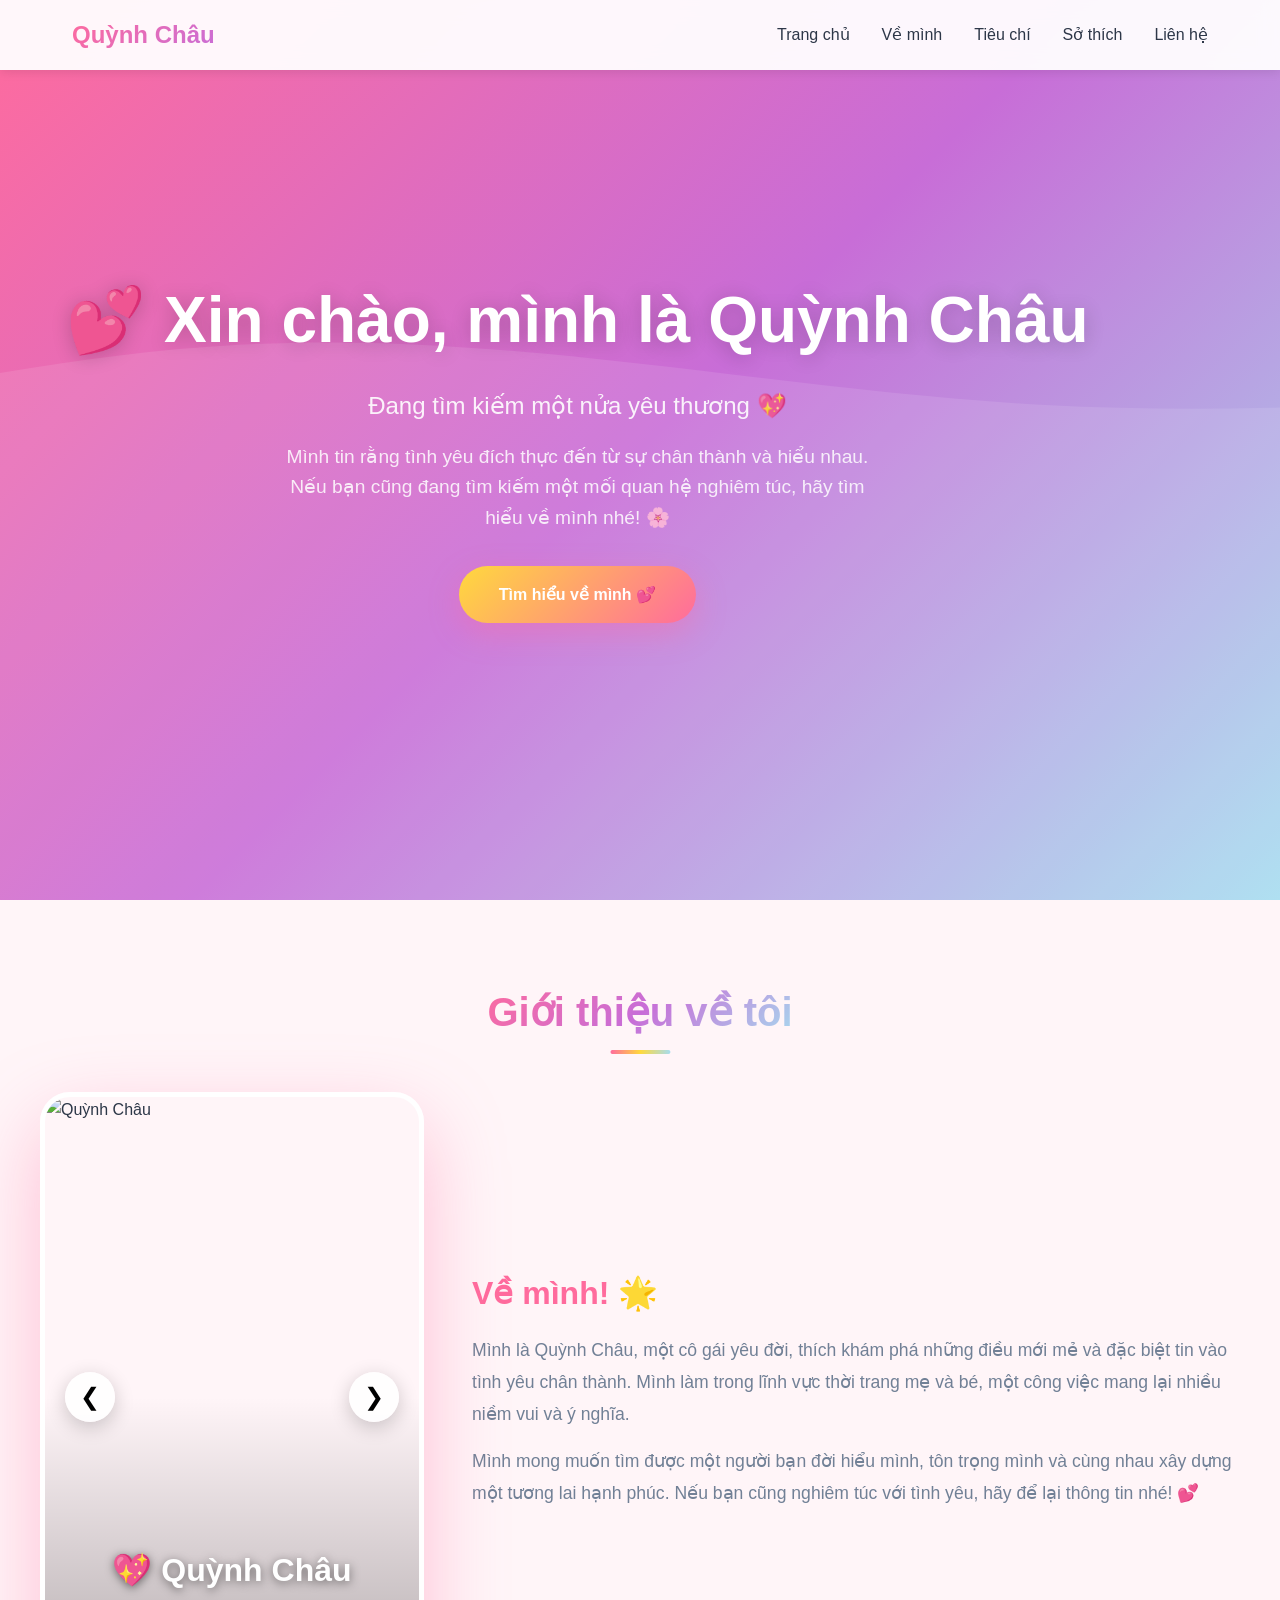
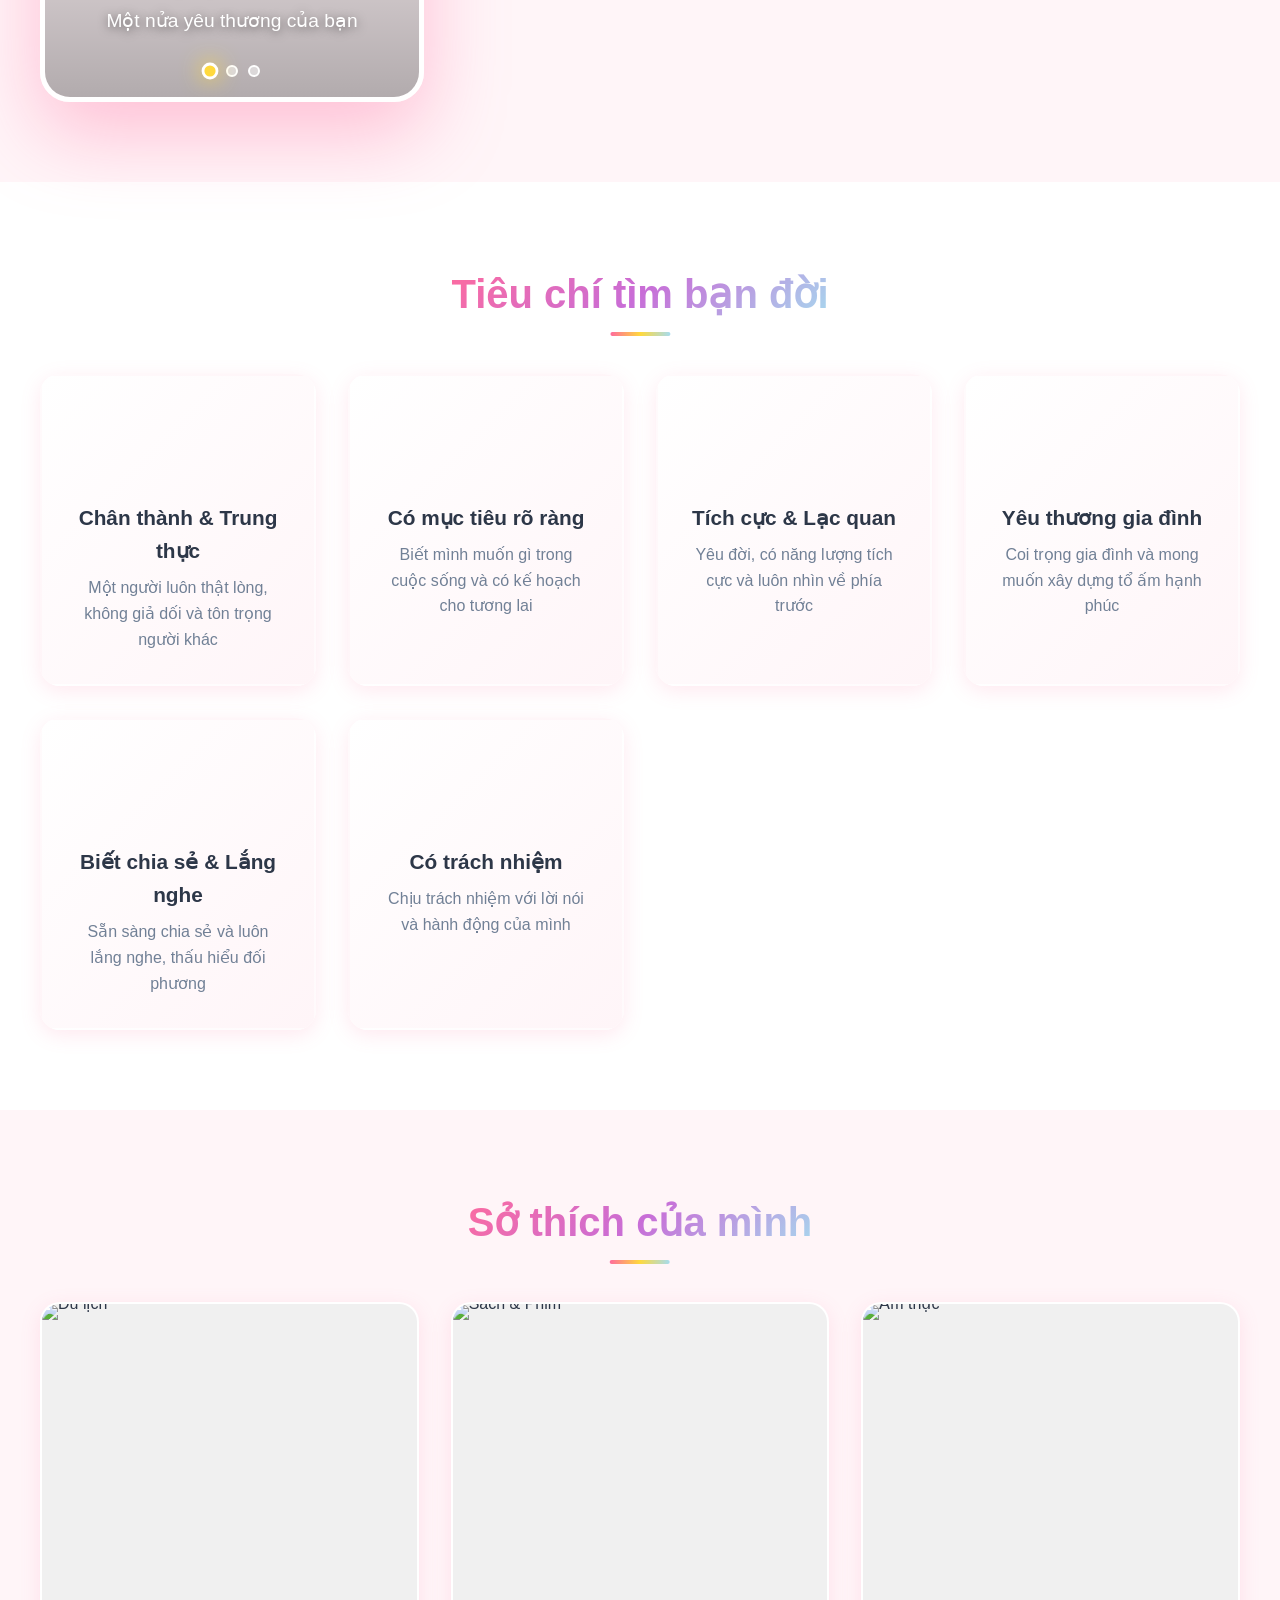
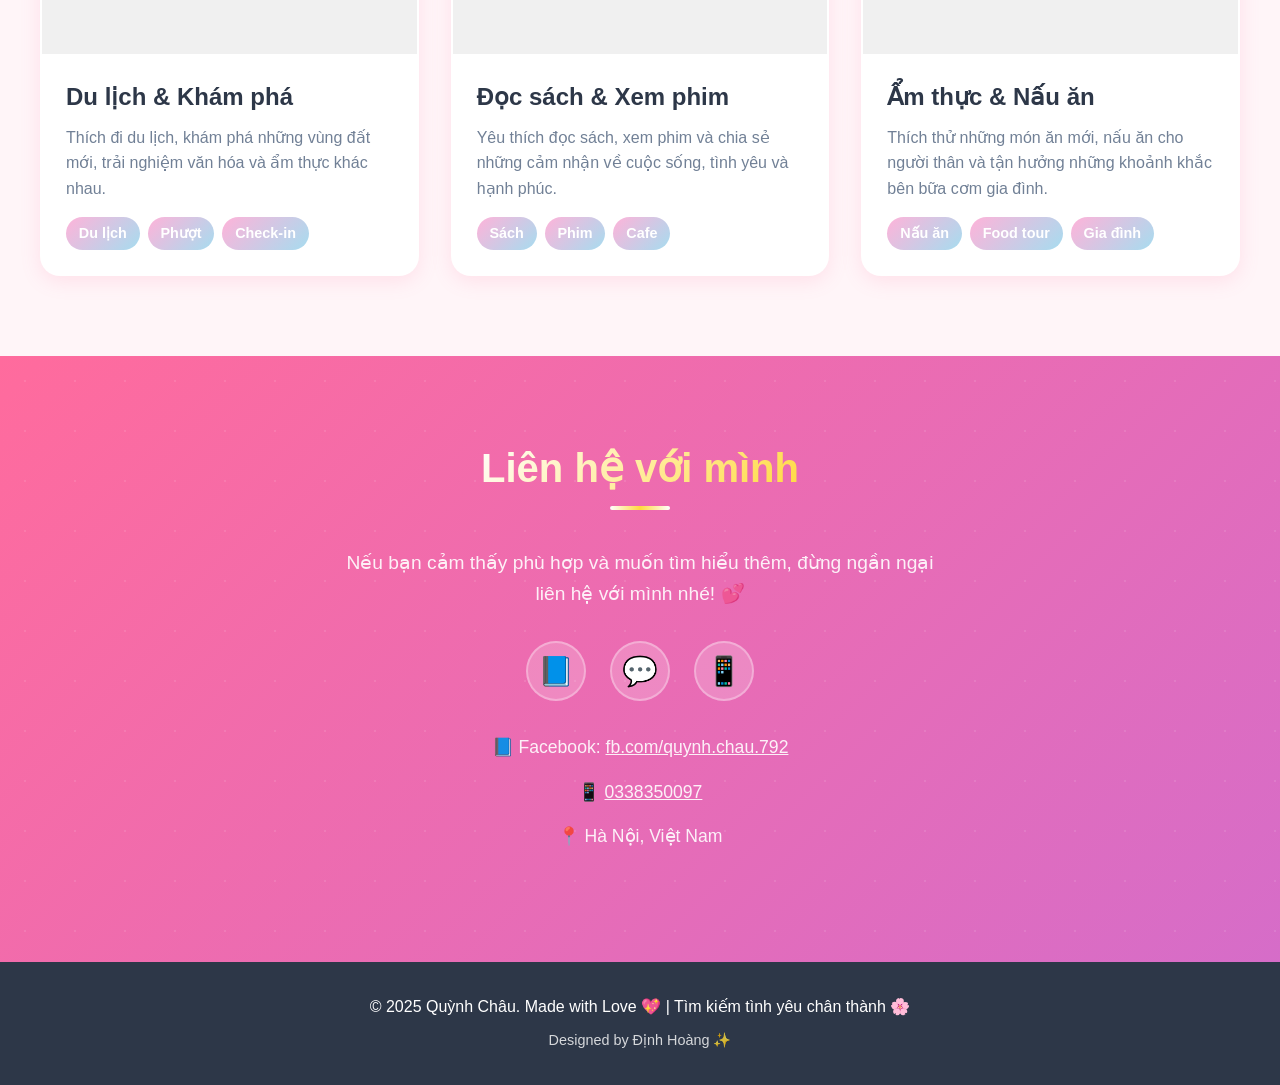
==== commit d126b62a: "Update index.html" ====
--- a/index.html
+++ b/index.html
@@ -3,7 +3,7 @@
 <head>
     <meta charset="UTF-8">
     <meta name="viewport" content="width=device-width, initial-scale=1.0">
-    <title>Quỳnh Châu - Portfolio</title>
+    <title>Quỳnh Châu - Tìm kiếm một nửa yêu thương 💕</title>
     <style>
         * {
             margin: 0;
@@ -313,77 +313,10 @@
 
         .about-image {
             width: 100%;
-            max-width: 300px;
-            height: 300px;
-            border-radius: 50%;
-            background: linear-gradient(135deg, var(--primary-color), var(--secondary-color), var(--pink-light));
-            display: flex;
-            align-items: center;
-            justify-content: center;
-            font-size: 8rem;
-            box-shadow: 0 20px 60px rgba(255, 107, 157, 0.3);
+            max-width: 600px;
             margin: 0 auto;
-            overflow: hidden;
-            position: relative;
-            animation: imageFloat 4s ease-in-out infinite;
-            border: 5px solid white;
-        }
-
-        @keyframes imageFloat {
-            0%, 100% {
-                transform: translateY(0) rotate(0deg);
-                box-shadow: 0 20px 60px rgba(255, 107, 157, 0.3);
-            }
-            50% {
-                transform: translateY(-20px) rotate(5deg);
-                box-shadow: 0 30px 70px rgba(255, 107, 157, 0.5);
-            }
-        }
-
-        .about-image::before {
-            content: '';
-            position: absolute;
-            top: -50%;
-            left: -50%;
-            width: 200%;
-            height: 200%;
-            background: linear-gradient(45deg, transparent, rgba(255, 255, 255, 0.3), transparent);
-            animation: shine 3s ease-in-out infinite;
-        }
-
-        @keyframes shine {
-            0% {
-                transform: rotate(0deg);
-            }
-            100% {
-                transform: rotate(360deg);
-            }
-        }
-
-        .about-image img {
-            width: 100%;
-            height: 100%;
-            object-fit: cover;
-            position: absolute;
-            top: 0;
-            left: 0;
-            z-index: 1;
-        }
-
-        .about-image .placeholder {
-            font-size: 8rem;
-            z-index: 1;
-            animation: emojiRotate 3s ease-in-out infinite;
-        }
-
-        @keyframes emojiRotate {
-            0%, 100% {
-                transform: rotate(0deg) scale(1);
-            }
-            50% {
-                transform: rotate(10deg) scale(1.1);
-            }
-        }
+        }
+
 
         .about-text h3 {
             font-size: 2rem;
@@ -526,31 +459,31 @@
 
         .project-image {
             width: 100%;
-            height: 200px;
-            background: linear-gradient(135deg, var(--pink-light), var(--blue-light), var(--green-light));
-            display: flex;
-            align-items: center;
-            justify-content: center;
-            font-size: 4rem;
+            height: 350px;
+            background: #f0f0f0;
+            display: block;
             position: relative;
             overflow: hidden;
-            animation: gradientRotate 5s ease infinite;
-        }
-
-        @keyframes gradientRotate {
-            0%, 100% {
-                background: linear-gradient(135deg, var(--pink-light), var(--blue-light), var(--green-light));
-            }
-            33% {
-                background: linear-gradient(135deg, var(--blue-light), var(--green-light), var(--pink-light));
-            }
-            66% {
-                background: linear-gradient(135deg, var(--green-light), var(--pink-light), var(--blue-light));
-            }
+            line-height: 0;
         }
 
         .project-card:hover .project-image {
+            transform: scale(1.05);
+        }
+
+        .project-card:hover .project-image img {
             transform: scale(1.1);
+        }
+
+        .project-image img {
+            width: 100%;
+            height: 100%;
+            object-fit: cover;
+            object-position: center top;
+            display: block;
+            transition: transform 0.6s ease;
+            position: relative;
+            z-index: 1;
         }
 
         .project-content {
@@ -741,6 +674,299 @@
             padding: 2rem;
         }
 
+        /* ============================================
+           HIỆU ỨNG PRO
+           ============================================ */
+
+        /* Cursor Trail Effect */
+        .cursor-trail {
+            position: fixed;
+            width: 20px;
+            height: 20px;
+            border-radius: 50%;
+            pointer-events: none;
+            z-index: 9999;
+            animation: cursorFade 1s ease-out forwards;
+        }
+
+        @keyframes cursorFade {
+            0% {
+                transform: scale(1);
+                opacity: 1;
+            }
+            100% {
+                transform: scale(0);
+                opacity: 0;
+            }
+        }
+
+        /* Floating Hearts */
+        .floating-heart {
+            position: fixed;
+            font-size: 30px;
+            pointer-events: none;
+            z-index: 9999;
+            animation: floatUpHeart 3s ease-out forwards;
+        }
+
+        @keyframes floatUpHeart {
+            0% {
+                transform: translateY(0) rotate(0deg);
+                opacity: 1;
+            }
+            100% {
+                transform: translateY(-200px) rotate(360deg);
+                opacity: 0;
+            }
+        }
+
+        /* Ripple Effect */
+        .ripple {
+            position: absolute;
+            border-radius: 50%;
+            background: rgba(255, 255, 255, 0.6);
+            transform: scale(0);
+            animation: rippleEffect 0.6s ease-out;
+            pointer-events: none;
+        }
+
+        @keyframes rippleEffect {
+            to {
+                transform: scale(4);
+                opacity: 0;
+            }
+        }
+
+        /* Scroll Progress Bar */
+        .scroll-progress {
+            position: fixed;
+            top: 0;
+            left: 0;
+            width: 0%;
+            height: 4px;
+            background: linear-gradient(90deg, var(--primary-color), var(--accent-color), var(--blue-light));
+            z-index: 10000;
+            transition: width 0.1s ease;
+            box-shadow: 0 2px 10px rgba(255, 107, 157, 0.5);
+        }
+
+        /* ============================================
+           PRO SLIDER STYLES
+           ============================================ */
+
+        .slider-container {
+            position: relative;
+            width: 100%;
+            max-width: 600px;
+            margin: 0 auto;
+            overflow: hidden;
+            border-radius: 30px;
+            box-shadow: 0 30px 80px rgba(255, 107, 157, 0.4);
+            border: 5px solid white;
+        }
+
+        .slider-wrapper {
+            display: flex;
+            transition: transform 0.6s cubic-bezier(0.68, -0.55, 0.265, 1.55);
+            position: relative;
+        }
+
+        .slide {
+            min-width: 100%;
+            height: 600px;
+            position: relative;
+            overflow: hidden;
+        }
+
+        .slide img {
+            width: 100%;
+            height: 100%;
+            object-fit: cover;
+            transition: transform 0.6s ease;
+        }
+
+        .slide.active img {
+            animation: zoomIn 0.8s ease;
+        }
+
+        @keyframes zoomIn {
+            0% {
+                transform: scale(1.2);
+                opacity: 0.5;
+            }
+            100% {
+                transform: scale(1);
+                opacity: 1;
+            }
+        }
+
+        .slider-container:hover .slide img {
+            transform: scale(1.05);
+        }
+
+        /* Slider Navigation Buttons */
+        .slider-btn {
+            position: absolute;
+            top: 50%;
+            transform: translateY(-50%);
+            background: rgba(255, 255, 255, 0.9);
+            border: none;
+            width: 50px;
+            height: 50px;
+            border-radius: 50%;
+            cursor: pointer;
+            font-size: 1.5rem;
+            display: flex;
+            align-items: center;
+            justify-content: center;
+            z-index: 10;
+            transition: all 0.3s ease;
+            box-shadow: 0 5px 20px rgba(0, 0, 0, 0.2);
+        }
+
+        .slider-btn:hover {
+            background: var(--primary-color);
+            color: white;
+            transform: translateY(-50%) scale(1.2);
+            box-shadow: 0 10px 30px rgba(255, 107, 157, 0.5);
+        }
+
+        .slider-btn.prev {
+            left: 20px;
+        }
+
+        .slider-btn.next {
+            right: 20px;
+        }
+
+        /* Slider Dots */
+        .slider-dots {
+            position: absolute;
+            bottom: 20px;
+            left: 50%;
+            transform: translateX(-50%);
+            display: flex;
+            gap: 10px;
+            z-index: 10;
+        }
+
+        .dot {
+            width: 12px;
+            height: 12px;
+            border-radius: 50%;
+            background: rgba(255, 255, 255, 0.5);
+            cursor: pointer;
+            transition: all 0.3s ease;
+            border: 2px solid white;
+        }
+
+        .dot.active {
+            background: var(--accent-color);
+            transform: scale(1.4);
+            box-shadow: 0 0 15px var(--accent-color);
+        }
+
+        .dot:hover {
+            background: white;
+            transform: scale(1.2);
+        }
+
+        /* Slide Overlay Effect */
+        .slide::before {
+            content: '';
+            position: absolute;
+            top: 0;
+            left: 0;
+            width: 100%;
+            height: 100%;
+            background: linear-gradient(to bottom, transparent 50%, rgba(0, 0, 0, 0.3));
+            z-index: 1;
+            pointer-events: none;
+        }
+
+        /* Slide Caption */
+        .slide-caption {
+            position: absolute;
+            bottom: 60px;
+            left: 30px;
+            right: 30px;
+            color: white;
+            z-index: 2;
+            text-align: center;
+            opacity: 0;
+            transform: translateY(20px);
+            transition: all 0.6s ease;
+        }
+
+        .slide.active .slide-caption {
+            opacity: 1;
+            transform: translateY(0);
+        }
+
+        .slide-caption h3 {
+            font-size: 2rem;
+            margin-bottom: 10px;
+            text-shadow: 0 2px 10px rgba(0, 0, 0, 0.5);
+        }
+
+        .slide-caption p {
+            font-size: 1.2rem;
+            text-shadow: 0 2px 10px rgba(0, 0, 0, 0.5);
+        }
+
+        /* Responsive Slider */
+        @media (max-width: 768px) {
+            .slide {
+                height: 400px;
+            }
+
+            .slider-btn {
+                width: 40px;
+                height: 40px;
+                font-size: 1.2rem;
+            }
+
+            .slider-btn.prev {
+                left: 10px;
+            }
+
+            .slider-btn.next {
+                right: 10px;
+            }
+
+            .slide-caption h3 {
+                font-size: 1.5rem;
+            }
+
+            .slide-caption p {
+                font-size: 1rem;
+            }
+        }
+
+        @media (max-width: 480px) {
+            .slide {
+                height: 350px;
+            }
+
+            .slider-container {
+                border-radius: 20px;
+            }
+
+            .slide-caption {
+                bottom: 50px;
+                left: 20px;
+                right: 20px;
+            }
+
+            .slide-caption h3 {
+                font-size: 1.2rem;
+            }
+
+            .slide-caption p {
+                font-size: 0.9rem;
+            }
+        }
+
         /* Particles */
         .particle {
             position: absolute;
@@ -806,11 +1032,6 @@
                 text-align: center;
             }
 
-            .about-image {
-                max-width: 200px;
-                height: 200px;
-                font-size: 5rem;
-            }
 
             .section-title {
                 font-size: 2rem;
@@ -843,10 +1064,17 @@
                 padding: 0.8rem 2rem;
                 font-size: 0.9rem;
             }
+
+            .project-image {
+                height: 300px;
+            }
         }
     </style>
 </head>
 <body>
+    <!-- Scroll Progress Bar -->
+    <div class="scroll-progress" id="scrollProgress"></div>
+
     <!-- Navigation -->
     <nav id="navbar">
         <div class="container">
@@ -854,9 +1082,9 @@
             <button class="mobile-menu-btn" onclick="toggleMenu()">☰</button>
             <ul id="navMenu">
                 <li><a href="#home" onclick="closeMenu()">Trang chủ</a></li>
-                <li><a href="#about" onclick="closeMenu()">Giới thiệu</a></li>
-                <li><a href="#skills" onclick="closeMenu()">Kỹ năng</a></li>
-                <li><a href="#projects" onclick="closeMenu()">Bộ sưu tập</a></li>
+                <li><a href="#about" onclick="closeMenu()">Về mình</a></li>
+                <li><a href="#skills" onclick="closeMenu()">Tiêu chí</a></li>
+                <li><a href="#projects" onclick="closeMenu()">Sở thích</a></li>
                 <li><a href="#contact" onclick="closeMenu()">Liên hệ</a></li>
             </ul>
         </div>
@@ -865,13 +1093,13 @@
     <!-- Hero Section -->
     <section class="hero" id="home">
         <div class="hero-content">
-            <h1>👋 Xin chào, tôi là Quỳnh Châu</h1>
-            <p class="subtitle">Chuyên gia Thời trang Mẹ và Bé</p>
+            <h1>💕 Xin chào, mình là Quỳnh Châu</h1>
+            <p class="subtitle">Đang tìm kiếm một nửa yêu thương 💖</p>
             <p class="description">
-                Tôi đam mê mang đến những sản phẩm thời trang chất lượng, an toàn và đầy phong cách 
-                cho các bà mẹ và bé yêu, kết hợp giữa sự thoải mái và xu hướng hiện đại.
+                Mình tin rằng tình yêu đích thực đến từ sự chân thành và hiểu nhau. 
+                Nếu bạn cũng đang tìm kiếm một mối quan hệ nghiêm túc, hãy tìm hiểu về mình nhé! 🌸
             </p>
-            <a href="#contact" class="btn">Liên hệ với tôi</a>
+            <a href="#contact" class="btn">Tìm hiểu về mình 💕</a>
         </div>
     </section>
 
@@ -880,21 +1108,53 @@
         <div class="container">
             <h2 class="section-title">Giới thiệu về tôi</h2>
             <div class="about-content">
-                <div class="about-image">
-                    <img src="https://scontent.fhan19-1.fna.fbcdn.net/v/t39.30808-6/558074218_3340538886084330_8603171064522772982_n.jpg?stp=cp6_dst-jpg_tt6&_nc_cat=100&ccb=1-7&_nc_sid=833d8c&_nc_eui2=AeGFqtQvpSYFTVUcIlfLzrGHYXaud8JrgrBhdq53wmuCsLJU1hdSJgdIaAvqW_t3WSbGnj-p8le8HHO_OY_fW6UV&_nc_ohc=iarzqYuUZKsQ7kNvwF0TlEm&_nc_oc=AdkDJ-NOR2j8ZAxDfayy4JFpgFUOpGG_0G0tRFS6cGKIifXSfhVG9hmVU6c4xJXdXlM&_nc_zt=23&_nc_ht=scontent.fhan19-1.fna&_nc_gid=kIhQkJmFwrGx4aVx_5jG-A&oh=00_AfdM8ReS_CO6SwST30tX9kT4Nt8_kbxeWfLtKa3grUXjSw&oe=69060BC2" alt="Quỳnh Châu" onerror="this.style.display='none'; this.nextElementSibling.style.display='block';">
-                    <span class="placeholder" style="display: none;">👗</span>
+                <!-- PRO IMAGE SLIDER -->
+                <div class="slider-container">
+                    <div class="slider-wrapper" id="sliderWrapper">
+                        <!-- Slide 1 -->
+                        <div class="slide active">
+                            <img src="https://scontent.fhan19-1.fna.fbcdn.net/v/t39.30808-6/558074218_3340538886084330_8603171064522772982_n.jpg?stp=cp6_dst-jpg_tt6&_nc_cat=100&ccb=1-7&_nc_sid=833d8c&_nc_eui2=AeGFqtQvpSYFTVUcIlfLzrGHYXaud8JrgrBhdq53wmuCsLJU1hdSJgdIaAvqW_t3WSbGnj-p8le8HHO_OY_fW6UV&_nc_ohc=iarzqYuUZKsQ7kNvwF0TlEm&_nc_oc=AdkDJ-NOR2j8ZAxDfayy4JFpgFUOpGG_0G0tRFS6cGKIifXSfhVG9hmVU6c4xJXdXlM&_nc_zt=23&_nc_ht=scontent.fhan19-1.fna&_nc_gid=kIhQkJmFwrGx4aVx_5jG-A&oh=00_AfdM8ReS_CO6SwST30tX9kT4Nt8_kbxeWfLtKa3grUXjSw&oe=69060BC2" alt="Quỳnh Châu">
+                            <div class="slide-caption">
+                                <h3>💖 Quỳnh Châu</h3>
+                                <p>Một nửa yêu thương của bạn</p>
+                            </div>
+                        </div>
+                        <!-- Slide 2 -->
+                        <div class="slide">
+                            <img src="https://scontent.fhan19-1.fna.fbcdn.net/v/t39.30808-6/475723766_3060836807387874_8234701677298496258_n.jpg?_nc_cat=106&ccb=1-7&_nc_sid=86c6b0&_nc_eui2=AeEC-dHtepwdXN2MIRT84OzoGKJHC_3Gk1QYokcL_caTVOCUa_3JnJRZ1RJsVeuR4PwAN_QaLpTvjeaz-O_0lWSi&_nc_ohc=4kh7NzXsY7wQ7kNvwFVKbzU&_nc_oc=AdlSt-GH8I77Mwjjrc_fBnZT0Ffy_17VoWxxQnJ0h19k0X8zz53Dtk--DJ02Wgzvx7Y&_nc_zt=23&_nc_ht=scontent.fhan19-1.fna&_nc_gid=RGA3d_-gtLtsUrplZCcm_w&oh=00_Afe1o0RMHszeLbKhUwPg8NUG0L9tya8qdJl4Vgr6VKP0CQ&oe=6906009E" alt="Quỳnh Châu">
+                            <div class="slide-caption">
+                                <h3>🌸 Rạng rỡ</h3>
+                                <p>Nụ cười tỏa nắng</p>
+                            </div>
+                        </div>
+                        <!-- Slide 3 -->
+                        <div class="slide">
+                            <img src="https://scontent.fhan19-1.fna.fbcdn.net/v/t39.30808-6/489425673_3132680520203502_6869733051588433355_n.jpg?_nc_cat=106&ccb=1-7&_nc_sid=86c6b0&_nc_eui2=AeEPiwErThPxgPXqs2PnnJfeAFLyBWCZcvAAUvIFYJly8FksNjFYYVHp69EHVTUplvYdU-83E3WLpgrHs6OrJzIQ&_nc_ohc=f5Emy0yeCVkQ7kNvwExisXc&_nc_oc=Adm9DM7R85UXpVMaZN4qIGdORUs8T-zA3_MCySJOpSknlbVoeLBbj5rwLy4KSCBQG3E&_nc_zt=23&_nc_ht=scontent.fhan19-1.fna&_nc_gid=clHHwK8DlVGE3nouJu155w&oh=00_Affxv77lbpmNUcb6Wd3hwdyBu_K3fkX-ik4GtCD0R_yXVQ&oe=690611B3" alt="Quỳnh Châu">
+                            <div class="slide-caption">
+                                <h3>✨ Xinh đẹp</h3>
+                                <p>Tìm kiếm tình yêu chân thành</p>
+                            </div>
+                        </div>
+                    </div>
+                    
+                    <!-- Navigation Buttons -->
+                    <button class="slider-btn prev" onclick="changeSlide(-1)">❮</button>
+                    <button class="slider-btn next" onclick="changeSlide(1)">❯</button>
+                    
+                    <!-- Dots Indicator -->
+                    <div class="slider-dots" id="sliderDots"></div>
                 </div>
                 <div class="about-text">
-                    <h3>Xin chào! 🌟</h3>
+                    <h3>Về mình! 🌟</h3>
                     <p>
-                        Tôi là Quỳnh Châu, một người đam mê và có nhiều kinh nghiệm trong lĩnh vực 
-                        thời trang Mẹ và Bé. Tôi luôn tìm kiếm những xu hướng mới nhất và các sản phẩm 
-                        chất lượng để mang lại sự thoải mái và phong cách cho cả mẹ và bé.
+                        Mình là Quỳnh Châu, một cô gái yêu đời, thích khám phá những điều mới mẻ 
+                        và đặc biệt tin vào tình yêu chân thành. Mình làm trong lĩnh vực thời trang mẹ và bé, 
+                        một công việc mang lại nhiều niềm vui và ý nghĩa.
                     </p>
                     <p>
-                        Với sự am hiểu sâu sắc về nhu cầu của các bà mẹ và em bé, tôi cam kết 
-                        mang đến những lựa chọn thời trang an toàn, tiện lợi và đầy phong cách. 
-                        Hãy cùng khám phá các bộ sưu tập của tôi!
+                        Mình mong muốn tìm được một người bạn đời hiểu mình, tôn trọng mình và cùng 
+                        nhau xây dựng một tương lai hạnh phúc. Nếu bạn cũng nghiêm túc với tình yêu, 
+                        hãy để lại thông tin nhé! 💕
                     </p>
                 </div>
             </div>
@@ -904,37 +1164,37 @@
     <!-- Skills Section -->
     <section class="skills" id="skills">
         <div class="container">
-            <h2 class="section-title">Kỹ năng của tôi</h2>
+            <h2 class="section-title">Tiêu chí tìm bạn đời</h2>
             <div class="skills-grid">
                 <div class="skill-card">
-                    <div class="skill-icon">👗</div>
-                    <h3>Thiết kế Thời trang</h3>
-                    <p>Sáng tạo các mẫu thiết kế độc đáo, phù hợp với xu hướng mẹ và bé</p>
+                    <div class="skill-icon">💖</div>
+                    <h3>Chân thành & Trung thực</h3>
+                    <p>Một người luôn thật lòng, không giả dối và tôn trọng người khác</p>
                 </div>
                 <div class="skill-card">
-                    <div class="skill-icon">🧵</div>
-                    <h3>Kiến thức Vải vóc</h3>
-                    <p>Am hiểu về chất liệu vải an toàn, thoáng mát và bền đẹp cho trẻ em</p>
+                    <div class="skill-icon">🎯</div>
+                    <h3>Có mục tiêu rõ ràng</h3>
+                    <p>Biết mình muốn gì trong cuộc sống và có kế hoạch cho tương lai</p>
                 </div>
                 <div class="skill-card">
-                    <div class="skill-icon">👶</div>
-                    <h3>Hiểu biết về Trẻ em</h3>
-                    <p>Nắm bắt tâm lý và nhu cầu của trẻ nhỏ để thiết kế trang phục thoải mái</p>
+                    <div class="skill-icon">😊</div>
+                    <h3>Tích cực & Lạc quan</h3>
+                    <p>Yêu đời, có năng lượng tích cực và luôn nhìn về phía trước</p>
                 </div>
                 <div class="skill-card">
-                    <div class="skill-icon">🛍️</div>
-                    <h3>Marketing & Bán hàng</h3>
-                    <p>Xây dựng chiến lược quảng bá và bán sản phẩm thời trang hiệu quả</p>
+                    <div class="skill-icon">👨‍👩‍👧</div>
+                    <h3>Yêu thương gia đình</h3>
+                    <p>Coi trọng gia đình và mong muốn xây dựng tổ ấm hạnh phúc</p>
                 </div>
                 <div class="skill-card">
                     <div class="skill-icon">🤝</div>
-                    <h3>Tư vấn Khách hàng</h3>
-                    <p>Tư vấn tận tình, giúp khách hàng lựa chọn sản phẩm ưng ý nhất</p>
+                    <h3>Biết chia sẻ & Lắng nghe</h3>
+                    <p>Sẵn sàng chia sẻ và luôn lắng nghe, thấu hiểu đối phương</p>
                 </div>
                 <div class="skill-card">
-                    <div class="skill-icon">✨</div>
-                    <h3>Xu hướng & Sáng tạo</h3>
-                    <p>Luôn cập nhật các xu hướng thời trang mới và áp dụng vào thiết kế</p>
+                    <div class="skill-icon">💪</div>
+                    <h3>Có trách nhiệm</h3>
+                    <p>Chịu trách nhiệm với lời nói và hành động của mình</p>
                 </div>
             </div>
         </div>
@@ -943,41 +1203,47 @@
     <!-- Projects Section -->
     <section class="projects" id="projects">
         <div class="container">
-            <h2 class="section-title">Bộ sưu tập & Dự án</h2>
+            <h2 class="section-title">Sở thích của mình</h2>
             <div class="projects-grid">
                 <div class="project-card">
-                    <div class="project-image">🌸</div>
+                    <div class="project-image">
+                        <img src="https://scontent.fhan19-1.fna.fbcdn.net/v/t39.30808-6/508335162_3212120012259552_5426916078701239290_n.jpg?stp=cp6_dst-jpg_tt6&_nc_cat=106&ccb=1-7&_nc_sid=833d8c&_nc_eui2=AeGZrao6l-d6SYJRqNbsRc1vifQLTZmyFQiJ9AtNmbIVCA1CNbiH9kTD4cu1EjN_4Ewoxk9wbZa2vnXQ8COAsbZ8&_nc_ohc=mOcIdMcd7_oQ7kNvwFBU_qX&_nc_oc=AdlrInjWHtTm7DUoWptCrm_CCNqqtjNVBpZdcEbNiItIJW4m-DqPu4_GwR5hDiw_uH0&_nc_zt=23&_nc_ht=scontent.fhan19-1.fna&_nc_gid=4gYFOsBDr_pHbhUQ9lErFg&oh=00_AfcRII2G79Co6HcfEqKs51-h2noaV0Q56xCkdVQSsnDOrA&oe=69060C2B" alt="Du lịch">
+                    </div>
                     <div class="project-content">
-                        <h3>Bộ sưu tập Xuân Hè 2025</h3>
-                        <p>Thiết kế và ra mắt bộ sưu tập thời trang mẹ và bé với chất liệu thoáng mát, màu sắc tươi sáng.</p>
+                        <h3>Du lịch & Khám phá</h3>
+                        <p>Thích đi du lịch, khám phá những vùng đất mới, trải nghiệm văn hóa và ẩm thực khác nhau.</p>
                         <div class="project-tags">
-                            <span class="tag">Thiết kế</span>
-                            <span class="tag">Vải cotton</span>
-                            <span class="tag">Xu hướng</span>
+                            <span class="tag">Du lịch</span>
+                            <span class="tag">Phượt</span>
+                            <span class="tag">Check-in</span>
                         </div>
                     </div>
                 </div>
                 <div class="project-card">
-                    <div class="project-image">🍃</div>
+                    <div class="project-image">
+                        <img src="https://scontent.fhan19-1.fna.fbcdn.net/v/t39.30808-6/507638883_3211782935626593_1306247788686594533_n.jpg?stp=cp6_dst-jpg_tt6&_nc_cat=108&ccb=1-7&_nc_sid=833d8c&_nc_eui2=AeFG11_JlyLtJlzC8C0eNhTUWmHu_VTRZZlaYe79VNFlmY7bmt6BbQ9KPcLq5sqnOAgx1mOhSxw2J5xVKhK528GH&_nc_ohc=phw1dSpKkdUQ7kNvwFSBY2U&_nc_oc=AdmJaf1qDrd34uWOg_q5MOKlB3afatSBjgQij-sYOoQRk9W8oZFbRObhlwvY8PTTGmc&_nc_zt=23&_nc_ht=scontent.fhan19-1.fna&_nc_gid=mFSE1kO1648mKFGJHjlsjQ&oh=00_AfehptUBZu0wrpi3lyWGc7NxUB9giNGaq_TEPU6N8ffD4w&oe=69062E29" alt="Sách & Phim">
+                    </div>
                     <div class="project-content">
-                        <h3>Dòng sản phẩm Organic</h3>
-                        <p>Phát triển dòng sản phẩm thời trang từ chất liệu hữu cơ, an toàn tuyệt đối cho làn da nhạy cảm của bé.</p>
+                        <h3>Đọc sách & Xem phim</h3>
+                        <p>Yêu thích đọc sách, xem phim và chia sẻ những cảm nhận về cuộc sống, tình yêu và hạnh phúc.</p>
                         <div class="project-tags">
-                            <span class="tag">Organic</span>
-                            <span class="tag">An toàn</span>
-                            <span class="tag">Bền vững</span>
+                            <span class="tag">Sách</span>
+                            <span class="tag">Phim</span>
+                            <span class="tag">Cafe</span>
                         </div>
                     </div>
                 </div>
                 <div class="project-card">
-                    <div class="project-image">💝</div>
+                    <div class="project-image">
+                        <img src="https://scontent.fhan19-1.fna.fbcdn.net/v/t39.30808-6/486284189_3109364785868409_846087321553473152_n.jpg?_nc_cat=103&ccb=1-7&_nc_sid=833d8c&_nc_eui2=AeFhy8Ycc2FwlmhyV3pkqqV3wmY6Aaq9xNLCZjoBqr3E0rKJZA6yMIPb_0nLI9Yry-sMWA8IU10j0lvxawlou9LG&_nc_ohc=nukNuJHr5vsQ7kNvwGmCB54&_nc_oc=AdnwMMf4d6i8fx_jakcMP5mv3tI0ZyDNbLTP9hUUXYx3U-VNeoGoE6S9ZZPruVdgEr0&_nc_zt=23&_nc_ht=scontent.fhan19-1.fna&_nc_gid=DGjLXT845pdwtKMTrhv20g&oh=00_Afcp4SQRdet8TTJO2ZxB4UnewFElVRKmNhNXdAlPJIfiIw&oe=690606B9" alt="Ẩm thực">
+                    </div>
                     <div class="project-content">
-                        <h3>Set đồ Mẹ và Bé</h3>
-                        <p>Thiết kế các set đồ đồng điệu cho mẹ và bé, tạo phong cách thời trang gia đình ấn tượng.</p>
+                        <h3>Ẩm thực & Nấu ăn</h3>
+                        <p>Thích thử những món ăn mới, nấu ăn cho người thân và tận hưởng những khoảnh khắc bên bữa cơm gia đình.</p>
                         <div class="project-tags">
-                            <span class="tag">Set đồ</span>
-                            <span class="tag">Đồng điệu</span>
-                            <span class="tag">Phong cách</span>
+                            <span class="tag">Nấu ăn</span>
+                            <span class="tag">Food tour</span>
+                            <span class="tag">Gia đình</span>
                         </div>
                     </div>
                 </div>
@@ -988,28 +1254,27 @@
     <!-- Contact Section -->
     <section class="contact" id="contact">
         <div class="container">
-            <h2 class="section-title">Liên hệ với tôi</h2>
+            <h2 class="section-title">Liên hệ với mình</h2>
             <div class="contact-content">
-                <p>Hãy kết nối với tôi qua các kênh sau:</p>
+                <p>Nếu bạn cảm thấy phù hợp và muốn tìm hiểu thêm, đừng ngần ngại liên hệ với mình nhé! 💕</p>
                 <div class="social-links">
                     <a href="https://www.facebook.com/quynh.chau.792" target="_blank" class="social-link" title="Facebook">📘</a>
-                    <a href="https://linkedin.com" target="_blank" class="social-link" title="LinkedIn">💼</a>
-                    <a href="https://github.com" target="_blank" class="social-link" title="GitHub">🐙</a>
-                    <a href="mailto:quynhchau@example.com" class="social-link" title="Email">✉️</a>
+                    <a href="https://zalo.me/0338350097" target="_blank" class="social-link" title="Zalo">💬</a>
+                    <a href="tel:0338350097" class="social-link" title="Phone">📱</a>
                 </div>
                 <div class="contact-info">
-                    <div class="contact-item">📧 quynhchau@example.com</div>
-                    <div class="contact-item">📱 +84 123 456 789</div>
+                    <div class="contact-item">📘 Facebook: <a href="https://www.facebook.com/quynh.chau.792" target="_blank" style="color: white; text-decoration: underline;">fb.com/quynh.chau.792</a></div>
+                    <div class="contact-item">📱 <a href="tel:0338350097" style="color: white; text-decoration: underline;">0338350097</a></div>
                     <div class="contact-item">📍 Hà Nội, Việt Nam</div>
                 </div>
-                <a href="mailto:quynhchau@example.com" class="btn">Gửi email cho tôi</a>
             </div>
         </div>
     </section>
 
     <!-- Footer -->
     <footer>
-        <p>&copy; 2025 Quỳnh Châu. Made with 💖</p>
+        <p>&copy; 2025 Quỳnh Châu. Made with Love 💖 | Tìm kiếm tình yêu chân thành 🌸</p>
+        <p style="margin-top: 10px; font-size: 0.9rem; opacity: 0.8;">Designed by Định Hoàng ✨</p>
     </footer>
 
     <script>
@@ -1108,6 +1373,338 @@
             el.style.transition = 'all 0.6s ease';
             observer.observe(el);
         });
+
+        // ============================================
+        // HIỆU ỨNG PRO - JAVASCRIPT
+        // ============================================
+
+        // 1. Scroll Progress Bar
+        window.addEventListener('scroll', () => {
+            const scrollProgress = document.getElementById('scrollProgress');
+            const scrollTop = window.pageYOffset || document.documentElement.scrollTop;
+            const scrollHeight = document.documentElement.scrollHeight - document.documentElement.clientHeight;
+            const scrollPercentage = (scrollTop / scrollHeight) * 100;
+            scrollProgress.style.width = scrollPercentage + '%';
+        });
+
+        // 2. Cursor Trail Effect
+        let cursorTrailTimeout;
+        document.addEventListener('mousemove', (e) => {
+            if (window.innerWidth > 768) { // Only on desktop
+                const trail = document.createElement('div');
+                trail.classList.add('cursor-trail');
+                const colors = ['#ff6b9d', '#c86dd7', '#ffd93d', '#ffb3d9', '#a6dcef'];
+                trail.style.background = colors[Math.floor(Math.random() * colors.length)];
+                trail.style.left = e.clientX + 'px';
+                trail.style.top = e.clientY + 'px';
+                document.body.appendChild(trail);
+                
+                setTimeout(() => trail.remove(), 1000);
+            }
+        });
+
+        // 3. Floating Hearts on Click
+        document.addEventListener('click', (e) => {
+            const hearts = ['💖', '💕', '💗', '💓', '💝', '💞'];
+            const heart = document.createElement('div');
+            heart.classList.add('floating-heart');
+            heart.innerHTML = hearts[Math.floor(Math.random() * hearts.length)];
+            heart.style.left = e.clientX + 'px';
+            heart.style.top = e.clientY + 'px';
+            document.body.appendChild(heart);
+            
+            setTimeout(() => heart.remove(), 3000);
+        });
+
+        // 4. Ripple Effect on Buttons
+        document.querySelectorAll('.btn, .social-link, .skill-card, .project-card').forEach(element => {
+            element.style.position = 'relative';
+            element.style.overflow = 'hidden';
+            
+            element.addEventListener('click', function(e) {
+                const ripple = document.createElement('span');
+                ripple.classList.add('ripple');
+                
+                const rect = this.getBoundingClientRect();
+                const size = Math.max(rect.width, rect.height);
+                const x = e.clientX - rect.left - size / 2;
+                const y = e.clientY - rect.top - size / 2;
+                
+                ripple.style.width = ripple.style.height = size + 'px';
+                ripple.style.left = x + 'px';
+                ripple.style.top = y + 'px';
+                
+                this.appendChild(ripple);
+                
+                setTimeout(() => ripple.remove(), 600);
+            });
+        });
+
+        // 5. 3D Tilt Effect for Cards
+        document.querySelectorAll('.skill-card, .project-card').forEach(card => {
+            card.addEventListener('mousemove', function(e) {
+                if (window.innerWidth > 768) {
+                    const rect = this.getBoundingClientRect();
+                    const x = e.clientX - rect.left;
+                    const y = e.clientY - rect.top;
+                    
+                    const centerX = rect.width / 2;
+                    const centerY = rect.height / 2;
+                    
+                    const rotateX = (y - centerY) / 10;
+                    const rotateY = (centerX - x) / 10;
+                    
+                    this.style.transform = `perspective(1000px) rotateX(${rotateX}deg) rotateY(${rotateY}deg) translateY(-15px)`;
+                }
+            });
+            
+            card.addEventListener('mouseleave', function() {
+                this.style.transform = 'perspective(1000px) rotateX(0) rotateY(0) translateY(0)';
+            });
+        });
+
+        // 6. Random Floating Hearts Background
+        setInterval(() => {
+            if (Math.random() > 0.7) {
+                const heart = document.createElement('div');
+                heart.classList.add('floating-heart');
+                const hearts = ['💖', '💕', '💗', '✨', '🌸'];
+                heart.innerHTML = hearts[Math.floor(Math.random() * hearts.length)];
+                heart.style.left = Math.random() * 100 + '%';
+                heart.style.top = '100%';
+                heart.style.fontSize = (Math.random() * 20 + 20) + 'px';
+                document.body.appendChild(heart);
+                
+                setTimeout(() => heart.remove(), 3000);
+            }
+        }, 2000);
+
+        // 7. Text Reveal Animation
+        const revealElements = document.querySelectorAll('h1, h2, h3, p');
+        const revealObserver = new IntersectionObserver((entries) => {
+            entries.forEach((entry, index) => {
+                if (entry.isIntersecting) {
+                    setTimeout(() => {
+                        entry.target.classList.add('reveal-text', 'active');
+                    }, index * 100);
+                }
+            });
+        }, { threshold: 0.1 });
+
+        revealElements.forEach(el => {
+            el.classList.add('reveal-text');
+            revealObserver.observe(el);
+        });
+
+        // 8. Parallax Effect on Scroll (disabled for project-image)
+        window.addEventListener('scroll', () => {
+            const scrolled = window.pageYOffset;
+            const parallaxElements = document.querySelectorAll('.skill-icon');
+            
+            parallaxElements.forEach((element, index) => {
+                const speed = 0.5 + (index * 0.1);
+                const yPos = -(scrolled * speed / 10);
+                if (element.getBoundingClientRect().top < window.innerHeight) {
+                    element.style.transform = `translateY(${yPos}px)`;
+                }
+            });
+        });
+
+        // 9. Add Stars to Hero
+        function createStars() {
+            const hero = document.querySelector('.hero');
+            for (let i = 0; i < 50; i++) {
+                const star = document.createElement('div');
+                star.classList.add('star');
+                star.style.width = (Math.random() * 3 + 1) + 'px';
+                star.style.height = star.style.width;
+                star.style.left = Math.random() * 100 + '%';
+                star.style.top = Math.random() * 100 + '%';
+                star.style.animationDelay = Math.random() * 3 + 's';
+                hero.appendChild(star);
+            }
+        }
+        createStars();
+
+        // 10. Smooth Counter Animation for Stats (nếu có)
+        function animateValue(element, start, end, duration) {
+            let startTimestamp = null;
+            const step = (timestamp) => {
+                if (!startTimestamp) startTimestamp = timestamp;
+                const progress = Math.min((timestamp - startTimestamp) / duration, 1);
+                element.innerHTML = Math.floor(progress * (end - start) + start);
+                if (progress < 1) {
+                    window.requestAnimationFrame(step);
+                }
+            };
+            window.requestAnimationFrame(step);
+        }
+
+        // 11. Easter Egg - Konami Code
+        let konamiCode = [];
+        const konamiSequence = ['ArrowUp', 'ArrowUp', 'ArrowDown', 'ArrowDown', 'ArrowLeft', 'ArrowRight', 'ArrowLeft', 'ArrowRight', 'b', 'a'];
+        
+        document.addEventListener('keydown', (e) => {
+            konamiCode.push(e.key);
+            konamiCode = konamiCode.slice(-10);
+            
+            if (konamiCode.join(',') === konamiSequence.join(',')) {
+                // Easter egg activated!
+                for (let i = 0; i < 100; i++) {
+                    setTimeout(() => {
+                        const heart = document.createElement('div');
+                        heart.classList.add('floating-heart');
+                        heart.innerHTML = '💖';
+                        heart.style.left = Math.random() * 100 + '%';
+                        heart.style.top = Math.random() * 100 + '%';
+                        heart.style.fontSize = (Math.random() * 40 + 30) + 'px';
+                        document.body.appendChild(heart);
+                        setTimeout(() => heart.remove(), 3000);
+                    }, i * 50);
+                }
+                alert('💖 Wow! Bạn đã khám phá được easter egg! Chúc bạn may mắn! 🌟');
+            }
+        });
+
+        // 12. Shake Animation on Hover (cho logo)
+        const logo = document.querySelector('.logo');
+        logo.addEventListener('mouseenter', function() {
+            this.style.animation = 'shake 0.5s ease';
+        });
+        
+        logo.addEventListener('animationend', function() {
+            this.style.animation = '';
+        });
+
+        // Add shake keyframe dynamically
+        const style = document.createElement('style');
+        style.innerHTML = `
+            @keyframes shake {
+                0%, 100% { transform: translateX(0); }
+                10%, 30%, 50%, 70%, 90% { transform: translateX(-5px); }
+                20%, 40%, 60%, 80% { transform: translateX(5px); }
+            }
+        `;
+        document.head.appendChild(style);
+
+        // 13. Background Music (optional - commented out)
+        // const bgMusic = new Audio('path-to-romantic-music.mp3');
+        // bgMusic.loop = true;
+        // bgMusic.volume = 0.3;
+        // document.body.addEventListener('click', () => bgMusic.play(), { once: true });
+
+        console.log('💖 Website designed with love by Định Hoàng ✨');
+        console.log('🌸 Chúc Quỳnh Châu tìm được tình yêu đích thực! 💕');
+
+        // ============================================
+        // PRO SLIDER FUNCTIONALITY
+        // ============================================
+
+        let currentSlide = 0;
+        const slides = document.querySelectorAll('.slide');
+        const sliderWrapper = document.getElementById('sliderWrapper');
+        const dotsContainer = document.getElementById('sliderDots');
+        let autoSlideInterval;
+
+        // Create dots
+        function createDots() {
+            slides.forEach((_, index) => {
+                const dot = document.createElement('div');
+                dot.classList.add('dot');
+                if (index === 0) dot.classList.add('active');
+                dot.addEventListener('click', () => goToSlide(index));
+                dotsContainer.appendChild(dot);
+            });
+        }
+
+        // Update dots
+        function updateDots() {
+            document.querySelectorAll('.dot').forEach((dot, index) => {
+                dot.classList.toggle('active', index === currentSlide);
+            });
+        }
+
+        // Change slide
+        function changeSlide(direction) {
+            slides[currentSlide].classList.remove('active');
+            currentSlide += direction;
+            
+            if (currentSlide >= slides.length) currentSlide = 0;
+            if (currentSlide < 0) currentSlide = slides.length - 1;
+            
+            updateSlider();
+            resetAutoSlide();
+        }
+
+        // Go to specific slide
+        function goToSlide(index) {
+            slides[currentSlide].classList.remove('active');
+            currentSlide = index;
+            updateSlider();
+            resetAutoSlide();
+        }
+
+        // Update slider position
+        function updateSlider() {
+            sliderWrapper.style.transform = `translateX(-${currentSlide * 100}%)`;
+            slides[currentSlide].classList.add('active');
+            updateDots();
+        }
+
+        // Auto slide
+        function startAutoSlide() {
+            autoSlideInterval = setInterval(() => {
+                changeSlide(1);
+            }, 2000); // Change slide every 2 seconds
+        }
+
+        // Reset auto slide
+        function resetAutoSlide() {
+            clearInterval(autoSlideInterval);
+            startAutoSlide();
+        }
+
+        // Touch/Swipe support for mobile
+        let touchStartX = 0;
+        let touchEndX = 0;
+
+        sliderWrapper.addEventListener('touchstart', (e) => {
+            touchStartX = e.changedTouches[0].screenX;
+        });
+
+        sliderWrapper.addEventListener('touchend', (e) => {
+            touchEndX = e.changedTouches[0].screenX;
+            handleSwipe();
+        });
+
+        function handleSwipe() {
+            if (touchEndX < touchStartX - 50) {
+                changeSlide(1); // Swipe left
+            }
+            if (touchEndX > touchStartX + 50) {
+                changeSlide(-1); // Swipe right
+            }
+        }
+
+        // Keyboard navigation
+        document.addEventListener('keydown', (e) => {
+            if (e.key === 'ArrowLeft') changeSlide(-1);
+            if (e.key === 'ArrowRight') changeSlide(1);
+        });
+
+        // Initialize slider
+        createDots();
+        startAutoSlide();
+
+        // Pause auto slide on hover
+        const sliderContainer = document.querySelector('.slider-container');
+        sliderContainer.addEventListener('mouseenter', () => {
+            clearInterval(autoSlideInterval);
+        });
+
+        sliderContainer.addEventListener('mouseleave', () => {
+            startAutoSlide();
+        });
     </script>
 </body>
 </html>
@@ -1121,3 +1718,22 @@
 
 
 
+
+
+
+
+
+
+
+
+
+
+
+
+
+
+
+
+
+
+
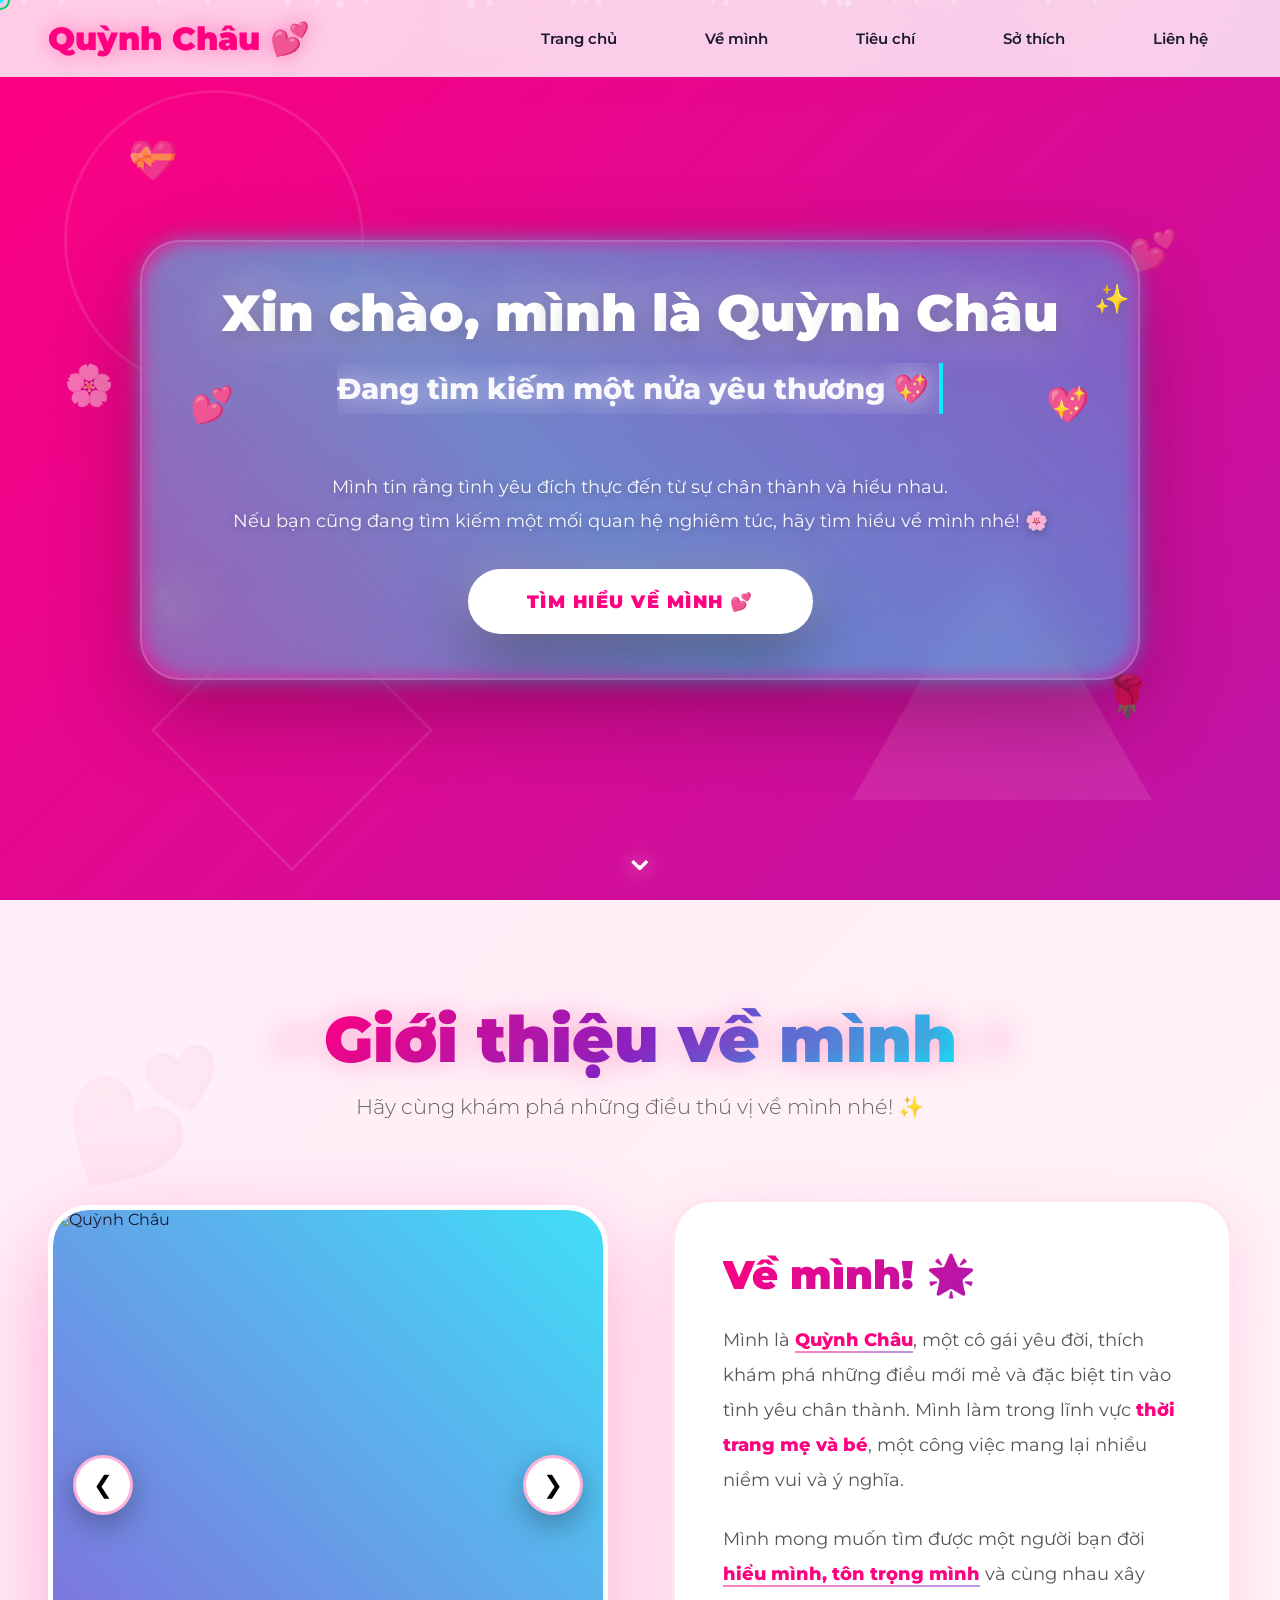
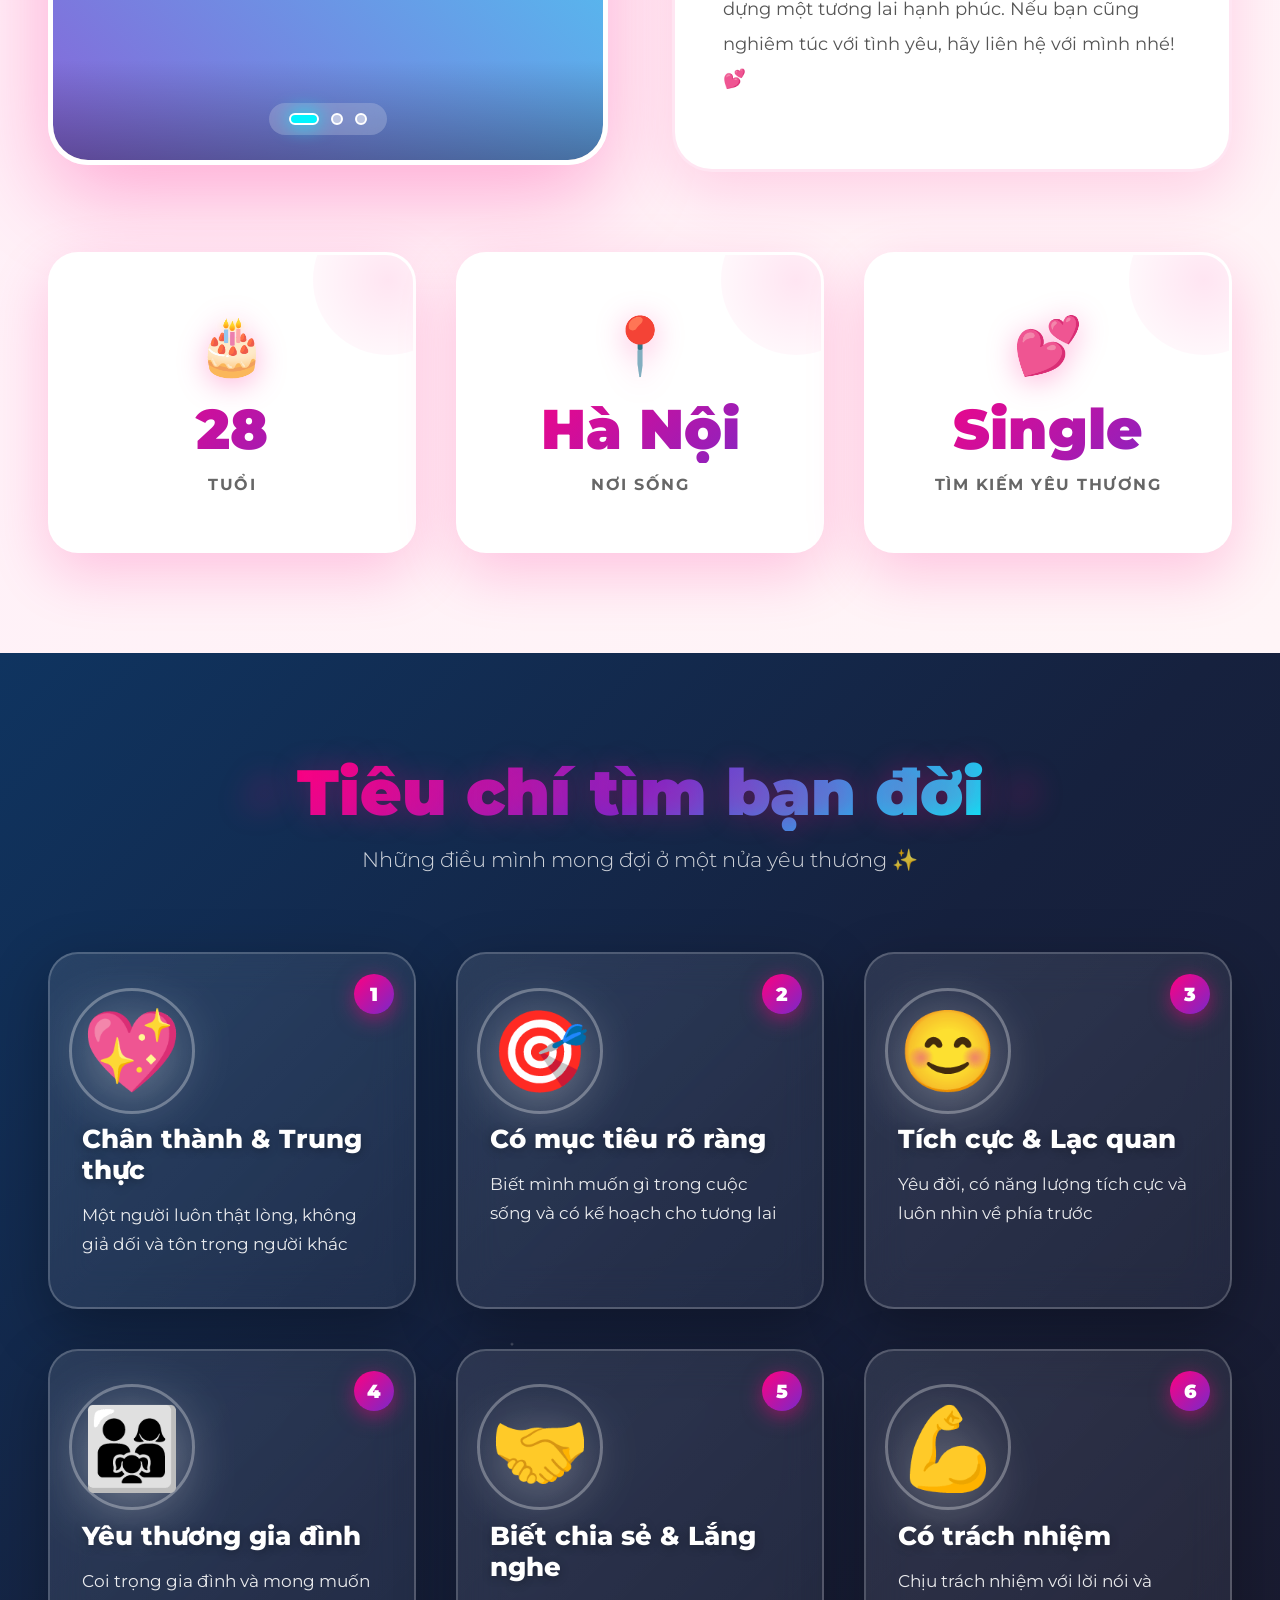
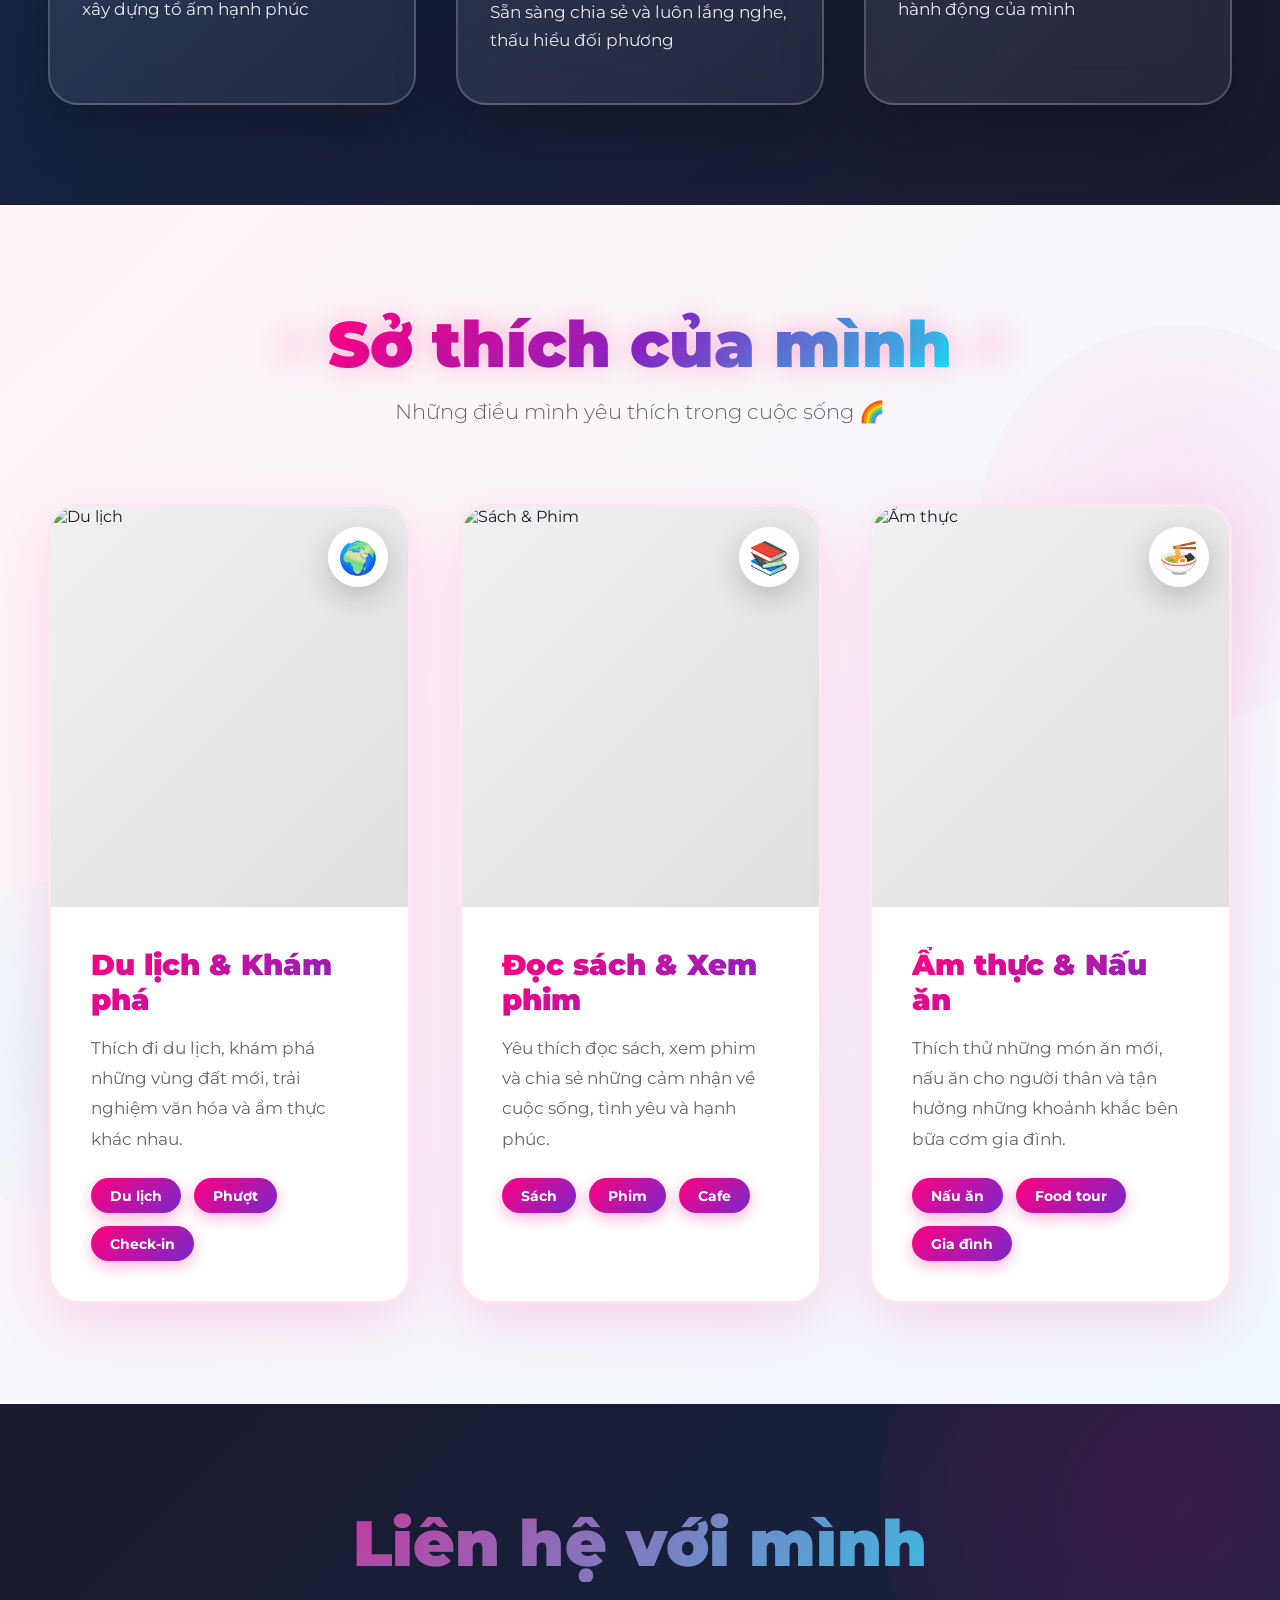
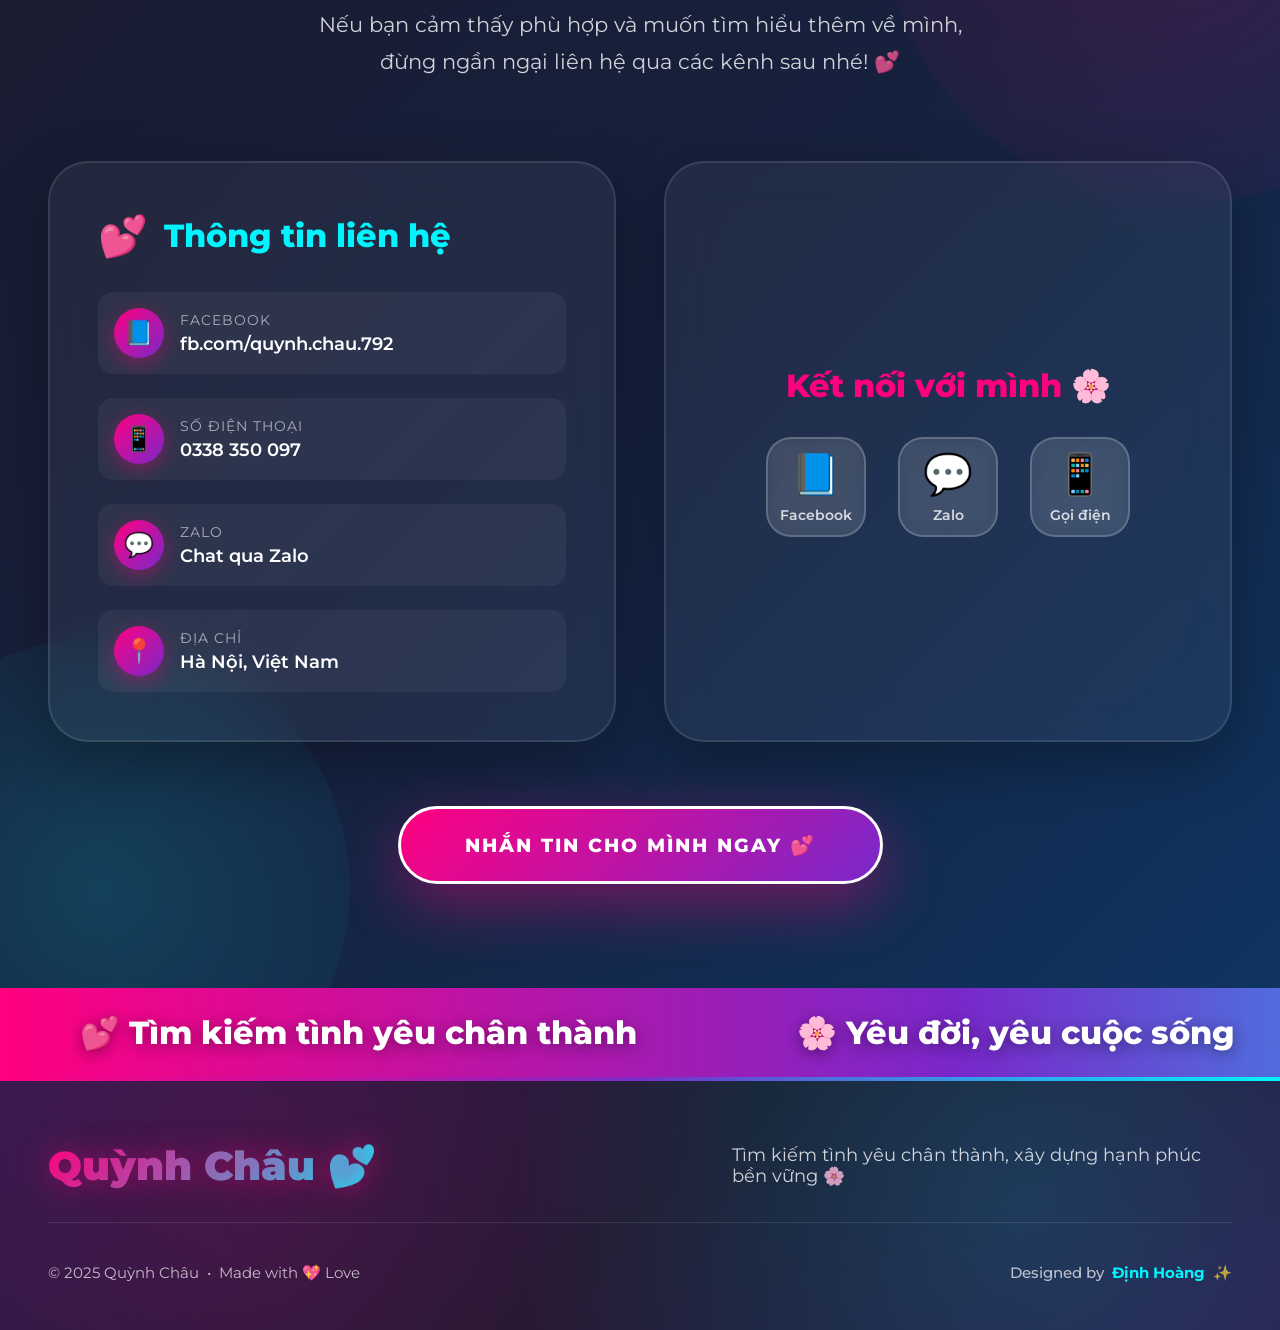
==== commit bb405333: "Update index.html" ====
--- a/index.html
+++ b/index.html
@@ -2,8 +2,13 @@
 <html lang="vi">
 <head>
     <meta charset="UTF-8">
+    <meta http-equiv="Cache-Control" content="no-cache, no-store, must-revalidate">
     <meta name="viewport" content="width=device-width, initial-scale=1.0">
-    <title>Quỳnh Châu - Tìm kiếm một nửa yêu thương 💕</title>
+    <title>💕 Quỳnh Châu - Tìm kiếm tình yêu chân thành</title>
+    
+    <!-- Google Fonts -->
+    <link href="https://fonts.googleapis.com/css2?family=Montserrat:wght@300;400;500;600;700;800;900&display=swap" rel="stylesheet">
+    
     <style>
         * {
             margin: 0;
@@ -12,842 +17,826 @@
         }
 
         :root {
-            --primary-color: #ff6b9d;
-            --secondary-color: #c86dd7;
-            --accent-color: #ffd93d;
-            --pink-light: #ffb3d9;
-            --blue-light: #a6dcef;
-            --green-light: #b8e6d5;
-            --text-dark: #2d3748;
-            --text-light: #718096;
-            --bg-light: #fff5f8;
-        }
-
-        html {
-            scroll-behavior: smooth;
+            --neon-pink: #ff0080;
+            --neon-purple: #7928ca;
+            --neon-cyan: #00f5ff;
+            --neon-green: #06ffa5;
+            --neon-yellow: #ffbe0b;
+            --dark: #1a1a2e;
         }
 
         body {
-            font-family: 'Segoe UI', Tahoma, Geneva, Verdana, sans-serif;
-            color: var(--text-dark);
-            line-height: 1.6;
-        }
-
-        /* Navigation */
-        nav {
-            position: fixed;
-            top: 0;
-            width: 100%;
-            background: rgba(255, 255, 255, 0.95);
-            backdrop-filter: blur(10px);
-            box-shadow: 0 2px 10px rgba(0, 0, 0, 0.1);
-            z-index: 1000;
-            transition: all 0.3s ease;
-        }
-
-        nav.scrolled {
-            box-shadow: 0 4px 20px rgba(0, 0, 0, 0.15);
-        }
-
-        nav .container {
-            max-width: 1200px;
-            margin: 0 auto;
-            padding: 1rem 2rem;
-            display: flex;
-            justify-content: space-between;
-            align-items: center;
-        }
-
-        nav .logo {
-            font-size: 1.5rem;
-            font-weight: bold;
-            background: linear-gradient(135deg, var(--primary-color), var(--secondary-color), var(--accent-color));
-            background-size: 200% 200%;
-            -webkit-background-clip: text;
-            -webkit-text-fill-color: transparent;
-            background-clip: text;
-            animation: logoGradient 3s ease infinite;
-        }
-
-        @keyframes logoGradient {
-            0%, 100% {
-                background-position: 0% 50%;
-            }
-            50% {
-                background-position: 100% 50%;
-            }
-        }
-
-        nav ul {
-            list-style: none;
-            display: flex;
-            gap: 2rem;
-        }
-
-        nav ul li a {
-            text-decoration: none;
-            color: var(--text-dark);
-            font-weight: 500;
-            transition: color 0.3s ease;
-            position: relative;
-        }
-
-        nav ul li a:hover {
-            color: var(--primary-color);
-        }
-
-        nav ul li a::after {
-            content: '';
-            position: absolute;
-            bottom: -5px;
-            left: 0;
-            width: 0;
-            height: 2px;
-            background: linear-gradient(135deg, var(--primary-color), var(--secondary-color));
-            transition: width 0.3s ease;
-        }
-
-        nav ul li a:hover::after {
-            width: 100%;
-        }
-
-        .mobile-menu-btn {
-            display: none;
-            background: none;
-            border: none;
-            font-size: 1.5rem;
-            cursor: pointer;
-            color: var(--text-dark);
-        }
-
-        /* Hero Section */
-        .hero {
-            min-height: 100vh;
-            display: flex;
-            align-items: center;
-            justify-content: center;
-            background: linear-gradient(135deg, var(--primary-color) 0%, var(--secondary-color) 50%, var(--blue-light) 100%);
-            position: relative;
-            overflow: hidden;
-            animation: gradientShift 10s ease infinite;
-        }
-
-        @keyframes gradientShift {
-            0%, 100% {
-                background: linear-gradient(135deg, var(--primary-color) 0%, var(--secondary-color) 50%, var(--blue-light) 100%);
-            }
-            50% {
-                background: linear-gradient(135deg, var(--secondary-color) 0%, var(--pink-light) 50%, var(--primary-color) 100%);
-            }
-        }
-
-        .hero::before {
-            content: '';
-            position: absolute;
-            top: 0;
-            left: 0;
-            width: 100%;
-            height: 100%;
-            background: url('data:image/svg+xml,<svg xmlns="http://www.w3.org/2000/svg" viewBox="0 0 1440 320"><path fill="%23ffffff" fill-opacity="0.1" d="M0,96L48,112C96,128,192,160,288,160C384,160,480,128,576,122.7C672,117,768,139,864,144C960,149,1056,139,1152,128C1248,117,1344,107,1392,101.3L1440,96L1440,320L1392,320C1344,320,1248,320,1152,320C1056,320,960,320,864,320C768,320,672,320,576,320C480,320,384,320,288,320C192,320,96,320,48,320L0,320Z"></path></svg>');
-            background-size: cover;
-            background-position: bottom;
-            animation: wave 10s ease-in-out infinite;
-        }
-
-        @keyframes wave {
-            0%, 100% { transform: translateX(0); }
-            50% { transform: translateX(-50px); }
-        }
-
-        .hero-content {
-            text-align: center;
-            color: white;
-            z-index: 10;
-            padding: 2rem;
-            animation: fadeInUp 1s ease;
-        }
-
-        @keyframes fadeInUp {
-            from {
-                opacity: 0;
-                transform: translateY(30px);
-            }
-            to {
-                opacity: 1;
-                transform: translateY(0);
-            }
-        }
-
-        .hero h1 {
-            font-size: 4rem;
-            margin-bottom: 1rem;
-            text-shadow: 0 2px 20px rgba(0, 0, 0, 0.2);
-        }
-
-        .hero .subtitle {
-            font-size: 1.5rem;
-            margin-bottom: 1rem;
-            opacity: 0.9;
-        }
-
-        .hero .description {
-            font-size: 1.2rem;
-            margin-bottom: 2rem;
-            max-width: 600px;
-            margin-left: auto;
-            margin-right: auto;
-            opacity: 0.85;
-        }
-
-        .btn {
-            display: inline-block;
-            padding: 1rem 2.5rem;
-            background: linear-gradient(135deg, var(--accent-color), var(--primary-color));
-            color: white;
-            text-decoration: none;
-            border-radius: 50px;
-            font-weight: 600;
-            transition: all 0.3s ease;
-            box-shadow: 0 10px 30px rgba(255, 107, 157, 0.4);
-            position: relative;
-            overflow: hidden;
-            animation: btnPulse 2s ease-in-out infinite;
-        }
-
-        @keyframes btnPulse {
-            0%, 100% {
-                box-shadow: 0 10px 30px rgba(255, 107, 157, 0.4);
-            }
-            50% {
-                box-shadow: 0 10px 40px rgba(255, 107, 157, 0.7);
-            }
-        }
-
-        .btn::before {
-            content: '';
-            position: absolute;
-            top: 0;
-            left: -100%;
-            width: 100%;
-            height: 100%;
-            background: linear-gradient(90deg, transparent, rgba(255, 255, 255, 0.3), transparent);
-            transition: left 0.5s;
-        }
-
-        .btn:hover::before {
-            left: 100%;
-        }
-
-        .btn:hover {
-            transform: translateY(-5px) scale(1.05);
-            box-shadow: 0 20px 50px rgba(255, 107, 157, 0.6);
-        }
-
-        /* Sections */
-        section {
-            padding: 5rem 2rem;
-        }
-
-        .container {
-            max-width: 1200px;
-            margin: 0 auto;
-        }
-
-        .section-title {
-            text-align: center;
-            font-size: 2.5rem;
-            margin-bottom: 3rem;
-            position: relative;
-            display: inline-block;
-            left: 50%;
-            transform: translateX(-50%);
-            background: linear-gradient(135deg, var(--primary-color), var(--secondary-color), var(--blue-light));
-            -webkit-background-clip: text;
-            -webkit-text-fill-color: transparent;
-            background-clip: text;
-            animation: titleShine 3s ease-in-out infinite;
-        }
-
-        @keyframes titleShine {
-            0%, 100% {
-                background-position: 0% 50%;
-            }
-            50% {
-                background-position: 100% 50%;
-            }
-        }
-
-        .section-title::after {
-            content: '';
-            position: absolute;
-            bottom: -10px;
-            left: 50%;
-            transform: translateX(-50%);
-            width: 60px;
-            height: 4px;
-            background: linear-gradient(90deg, var(--primary-color), var(--accent-color), var(--blue-light));
-            border-radius: 2px;
-            animation: lineExpand 2s ease-in-out infinite;
-        }
-
-        @keyframes lineExpand {
-            0%, 100% {
-                width: 60px;
-            }
-            50% {
-                width: 100px;
-            }
-        }
-
-        /* About Section */
-        .about {
-            background: var(--bg-light);
-        }
-
-        .about-content {
-            display: grid;
-            grid-template-columns: 1fr 2fr;
-            gap: 3rem;
-            align-items: center;
-        }
-
-        .about-image {
-            width: 100%;
-            max-width: 600px;
-            margin: 0 auto;
-        }
-
-
-        .about-text h3 {
-            font-size: 2rem;
-            margin-bottom: 1rem;
-            color: var(--primary-color);
-        }
-
-        .about-text p {
-            font-size: 1.1rem;
-            color: var(--text-light);
-            line-height: 1.8;
-            margin-bottom: 1rem;
-        }
-
-        /* Skills Section */
-        .skills-grid {
-            display: grid;
-            grid-template-columns: repeat(auto-fit, minmax(250px, 1fr));
-            gap: 2rem;
-        }
-
-        .skill-card {
-            background: linear-gradient(135deg, white, var(--bg-light));
-            padding: 2rem;
-            border-radius: 20px;
-            box-shadow: 0 5px 20px rgba(255, 107, 157, 0.15);
-            transition: all 0.4s cubic-bezier(0.175, 0.885, 0.32, 1.275);
-            text-align: center;
-            position: relative;
-            overflow: hidden;
-            border: 2px solid transparent;
-        }
-
-        .skill-card::before {
-            content: '';
-            position: absolute;
-            top: 0;
-            left: 0;
-            width: 100%;
-            height: 100%;
-            background: linear-gradient(135deg, var(--pink-light), var(--blue-light), var(--green-light));
-            opacity: 0;
-            transition: opacity 0.4s ease;
-        }
-
-        .skill-card:hover {
-            transform: translateY(-15px) rotate(2deg);
-            box-shadow: 0 20px 50px rgba(255, 107, 157, 0.3);
-            border-color: var(--primary-color);
-        }
-
-        .skill-card:hover::before {
-            opacity: 0.1;
-        }
-
-        .skill-icon {
-            font-size: 3rem;
-            margin-bottom: 1rem;
-            display: inline-block;
-            animation: iconBounce 2s ease-in-out infinite;
-        }
-
-        @keyframes iconBounce {
-            0%, 100% {
-                transform: translateY(0) scale(1);
-            }
-            50% {
-                transform: translateY(-10px) scale(1.1);
-            }
-        }
-
-        .skill-card:hover .skill-icon {
-            animation: iconSpin 0.6s ease;
-        }
-
-        @keyframes iconSpin {
-            0% {
-                transform: rotate(0deg) scale(1);
-            }
-            50% {
-                transform: rotate(180deg) scale(1.3);
-            }
-            100% {
-                transform: rotate(360deg) scale(1);
-            }
-        }
-
-        .skill-card h3 {
-            font-size: 1.3rem;
-            margin-bottom: 0.5rem;
-            color: var(--text-dark);
-        }
-
-        .skill-card p {
-            color: var(--text-light);
-        }
-
-        /* Projects Section */
-        .projects {
-            background: var(--bg-light);
-        }
-
-        .projects-grid {
-            display: grid;
-            grid-template-columns: repeat(auto-fit, minmax(300px, 1fr));
-            gap: 2rem;
-        }
-
-        .project-card {
-            background: white;
-            border-radius: 20px;
-            overflow: hidden;
-            box-shadow: 0 5px 20px rgba(255, 107, 157, 0.15);
-            transition: all 0.4s cubic-bezier(0.175, 0.885, 0.32, 1.275);
-            position: relative;
-            border: 2px solid transparent;
-        }
-
-        .project-card::after {
-            content: '';
-            position: absolute;
-            top: 0;
-            left: 0;
-            width: 100%;
-            height: 4px;
-            background: linear-gradient(90deg, var(--primary-color), var(--accent-color), var(--blue-light));
-            transform: scaleX(0);
-            transition: transform 0.4s ease;
-        }
-
-        .project-card:hover::after {
-            transform: scaleX(1);
-        }
-
-        .project-card:hover {
-            transform: translateY(-15px) scale(1.02);
-            box-shadow: 0 25px 60px rgba(255, 107, 157, 0.3);
-            border-color: var(--primary-color);
-        }
-
-        .project-image {
-            width: 100%;
-            height: 350px;
-            background: #f0f0f0;
-            display: block;
-            position: relative;
-            overflow: hidden;
-            line-height: 0;
-        }
-
-        .project-card:hover .project-image {
-            transform: scale(1.05);
-        }
-
-        .project-card:hover .project-image img {
-            transform: scale(1.1);
-        }
-
-        .project-image img {
-            width: 100%;
-            height: 100%;
-            object-fit: cover;
-            object-position: center top;
-            display: block;
-            transition: transform 0.6s ease;
-            position: relative;
-            z-index: 1;
-        }
-
-        .project-content {
-            padding: 1.5rem;
-        }
-
-        .project-content h3 {
-            font-size: 1.5rem;
-            margin-bottom: 0.5rem;
-            color: var(--text-dark);
-        }
-
-        .project-content p {
-            color: var(--text-light);
-            margin-bottom: 1rem;
-        }
-
-        .project-tags {
-            display: flex;
-            flex-wrap: wrap;
-            gap: 0.5rem;
-        }
-
-        .tag {
-            padding: 0.3rem 0.8rem;
-            background: linear-gradient(135deg, var(--pink-light), var(--blue-light));
-            border-radius: 20px;
-            font-size: 0.9rem;
-            color: white;
-            font-weight: 600;
-            transition: all 0.3s ease;
-            display: inline-block;
-        }
-
-        .tag:hover {
-            transform: scale(1.1) rotate(5deg);
-            box-shadow: 0 5px 15px rgba(255, 107, 157, 0.3);
-        }
-
-        /* Contact Section */
-        .contact {
-            background: linear-gradient(135deg, var(--primary-color), var(--secondary-color), var(--blue-light), var(--green-light));
-            background-size: 400% 400%;
-            animation: gradientMove 15s ease infinite;
-            color: white;
-            position: relative;
-            overflow: hidden;
-        }
-
-        @keyframes gradientMove {
-            0%, 100% {
-                background-position: 0% 50%;
-            }
-            50% {
-                background-position: 100% 50%;
-            }
-        }
-
-        .contact::before {
-            content: '';
-            position: absolute;
-            top: 0;
-            left: 0;
-            width: 100%;
-            height: 100%;
-            background: radial-gradient(circle, rgba(255, 255, 255, 0.1) 1px, transparent 1px);
-            background-size: 50px 50px;
-            animation: dots 20s linear infinite;
-        }
-
-        @keyframes dots {
-            0% {
-                transform: translateY(0);
-            }
-            100% {
-                transform: translateY(50px);
-            }
-        }
-
-        .contact .section-title {
-            color: white;
-            background: linear-gradient(135deg, white, var(--accent-color), white);
-            -webkit-background-clip: text;
-            -webkit-text-fill-color: transparent;
-            background-clip: text;
-            background-size: 200% 200%;
-        }
-
-        .contact .section-title::after {
-            background: linear-gradient(90deg, white, var(--accent-color), white);
-        }
-
-        .contact-content {
-            text-align: center;
-            max-width: 600px;
-            margin: 0 auto;
-            position: relative;
-            z-index: 1;
-        }
-
-        .contact .container {
-            position: relative;
-            z-index: 1;
-        }
-
-        .contact-content p {
-            font-size: 1.2rem;
-            margin-bottom: 2rem;
-            opacity: 0.9;
-        }
-
-        .social-links {
-            display: flex;
-            justify-content: center;
-            gap: 1.5rem;
-            margin-bottom: 2rem;
-        }
-
-        .social-link {
-            width: 60px;
-            height: 60px;
-            background: rgba(255, 255, 255, 0.2);
-            border-radius: 50%;
-            display: flex;
-            align-items: center;
-            justify-content: center;
-            font-size: 1.8rem;
-            text-decoration: none;
-            color: white;
-            transition: all 0.4s cubic-bezier(0.175, 0.885, 0.32, 1.275);
-            position: relative;
-            overflow: hidden;
-            border: 2px solid rgba(255, 255, 255, 0.3);
-            animation: socialPulse 2s ease-in-out infinite;
-        }
-
-        @keyframes socialPulse {
-            0%, 100% {
-                box-shadow: 0 0 0 0 rgba(255, 255, 255, 0.4);
-            }
-            50% {
-                box-shadow: 0 0 0 10px rgba(255, 255, 255, 0);
-            }
-        }
-
-        .social-link::before {
-            content: '';
-            position: absolute;
-            top: 0;
-            left: 0;
-            width: 100%;
-            height: 100%;
-            background: linear-gradient(135deg, var(--accent-color), var(--pink-light));
-            transform: scale(0);
-            transition: transform 0.4s ease;
-            border-radius: 50%;
-            z-index: -1;
-        }
-
-        .social-link:hover::before {
-            transform: scale(1);
-        }
-
-        .social-link:hover {
-            background: white;
-            color: var(--primary-color);
-            transform: translateY(-10px) rotate(360deg) scale(1.2);
-            border-color: white;
-        }
-
-        .contact-info {
-            display: flex;
-            flex-direction: column;
-            gap: 1rem;
-            margin-bottom: 2rem;
-        }
-
-        .contact-item {
-            font-size: 1.1rem;
-            opacity: 0.9;
-        }
-
-        /* Footer */
-        footer {
-            background: #2d3748;
-            color: white;
-            text-align: center;
-            padding: 2rem;
-        }
-
-        /* ============================================
-           HIỆU ỨNG PRO
-           ============================================ */
-
-        /* Cursor Trail Effect */
-        .cursor-trail {
-            position: fixed;
-            width: 20px;
-            height: 20px;
-            border-radius: 50%;
-            pointer-events: none;
-            z-index: 9999;
-            animation: cursorFade 1s ease-out forwards;
-        }
-
-        @keyframes cursorFade {
-            0% {
-                transform: scale(1);
-                opacity: 1;
-            }
-            100% {
-                transform: scale(0);
-                opacity: 0;
-            }
-        }
-
-        /* Floating Hearts */
-        .floating-heart {
-            position: fixed;
-            font-size: 30px;
-            pointer-events: none;
-            z-index: 9999;
-            animation: floatUpHeart 3s ease-out forwards;
-        }
-
-        @keyframes floatUpHeart {
-            0% {
-                transform: translateY(0) rotate(0deg);
-                opacity: 1;
-            }
-            100% {
-                transform: translateY(-200px) rotate(360deg);
-                opacity: 0;
-            }
-        }
-
-        /* Ripple Effect */
-        .ripple {
-            position: absolute;
-            border-radius: 50%;
-            background: rgba(255, 255, 255, 0.6);
-            transform: scale(0);
-            animation: rippleEffect 0.6s ease-out;
-            pointer-events: none;
-        }
-
-        @keyframes rippleEffect {
-            to {
-                transform: scale(4);
-                opacity: 0;
-            }
-        }
-
-        /* Scroll Progress Bar */
+            font-family: 'Montserrat', sans-serif;
+            background: linear-gradient(135deg, #ffeef8 0%, #fff0f7 50%, #f0f9ff 100%);
+            color: var(--dark);
+            overflow-x: hidden;
+        }
+
+        /* Performance Optimizations */
+        * {
+            -webkit-font-smoothing: antialiased;
+            -moz-osx-font-smoothing: grayscale;
+        }
+
+        /* Reduce motion for accessibility and performance */
+        @media (prefers-reduced-motion: reduce) {
+            * {
+                animation-duration: 0.01ms !important;
+                animation-iteration-count: 1 !important;
+                transition-duration: 0.01ms !important;
+            }
+        }
+
+        /* ==========================
+           SCROLL PROGRESS BAR
+        ========================== */
         .scroll-progress {
             position: fixed;
             top: 0;
             left: 0;
             width: 0%;
-            height: 4px;
-            background: linear-gradient(90deg, var(--primary-color), var(--accent-color), var(--blue-light));
-            z-index: 10000;
-            transition: width 0.1s ease;
-            box-shadow: 0 2px 10px rgba(255, 107, 157, 0.5);
-        }
-
-        /* ============================================
-           PRO SLIDER STYLES
-           ============================================ */
+            height: 5px;
+            background: linear-gradient(90deg, var(--neon-pink), var(--neon-yellow), var(--neon-cyan));
+            z-index: 9999;
+            box-shadow: 0 0 20px var(--neon-pink);
+        }
+
+        /* ==========================
+           NAVIGATION
+        ========================== */
+        nav {
+            position: fixed;
+            top: 0;
+            width: 100%;
+            background: rgba(255, 255, 255, 0.8);
+            backdrop-filter: blur(20px);
+            padding: 1.2rem 0;
+            z-index: 999;
+            box-shadow: 0 5px 30px rgba(255, 0, 128, 0.1);
+        }
+
+        nav .container {
+            max-width: 1400px;
+            margin: 0 auto;
+            padding: 0 3rem;
+            display: flex;
+            justify-content: space-between;
+            align-items: center;
+        }
+
+        .logo {
+            font-size: 2rem;
+            font-weight: 900;
+            color: var(--neon-pink);
+            text-shadow: 0 0 20px rgba(255, 0, 128, 0.4);
+        }
+
+        nav ul {
+            list-style: none;
+            display: flex;
+            gap: 2.5rem;
+        }
+
+        nav a {
+            text-decoration: none;
+            color: var(--dark);
+            font-weight: 600;
+            font-size: 0.95rem;
+            padding: 0.5rem 1.5rem;
+            border-radius: 50px;
+            transition: all 0.3s ease;
+            position: relative;
+            z-index: 1;
+        }
+
+        nav a:hover {
+            background: linear-gradient(135deg, var(--neon-pink), var(--neon-purple));
+            color: white;
+            box-shadow: 0 5px 20px rgba(255, 0, 128, 0.4);
+            transform: translateY(-2px);
+            z-index: 10;
+        }
+
+        nav a:active {
+            transform: translateY(0);
+        }
+
+        /* ==========================
+           HERO SECTION - PRO REDESIGN
+        ========================== */
+        .hero {
+            height: 100vh;
+            max-height: 100vh;
+            display: flex;
+            align-items: center;
+            justify-content: center;
+            background: linear-gradient(135deg, var(--neon-pink), var(--neon-purple), var(--neon-cyan));
+            background-size: 400% 400%;
+            animation: gradientFlow 15s ease infinite;
+            position: relative;
+            overflow: hidden;
+            padding: 80px 2rem 60px;
+        }
+
+        @keyframes gradientFlow {
+            0%, 100% { background-position: 0% 50%; }
+            50% { background-position: 100% 50%; }
+        }
+
+        /* Animated particles background */
+        .hero-particles {
+            position: absolute;
+            width: 100%;
+            height: 100%;
+            top: 0;
+            left: 0;
+            z-index: 1;
+            overflow: hidden;
+        }
+
+        .particle {
+            position: absolute;
+            background: rgba(255, 255, 255, 0.6);
+            border-radius: 50%;
+            animation: floatParticle linear infinite;
+        }
+
+        @keyframes floatParticle {
+            0% {
+                transform: translateY(100vh) rotate(0deg);
+                opacity: 0;
+            }
+            10% {
+                opacity: 1;
+            }
+            90% {
+                opacity: 1;
+            }
+            100% {
+                transform: translateY(-100px) rotate(360deg);
+                opacity: 0;
+            }
+        }
+
+        /* Floating geometric shapes */
+        .hero-shapes {
+            position: absolute;
+            width: 100%;
+            height: 100%;
+            top: 0;
+            left: 0;
+            z-index: 2;
+            pointer-events: none;
+        }
+
+        .shape {
+            position: absolute;
+            opacity: 0.1;
+            animation: floatShape 20s ease-in-out infinite;
+        }
+
+        .shape-circle {
+            width: 300px;
+            height: 300px;
+            border: 3px solid white;
+            border-radius: 50%;
+            top: 10%;
+            left: 5%;
+        }
+
+        .shape-triangle {
+            width: 0;
+            height: 0;
+            border-left: 150px solid transparent;
+            border-right: 150px solid transparent;
+            border-bottom: 260px solid white;
+            top: 60%;
+            right: 10%;
+            animation-delay: -5s;
+        }
+
+        .shape-square {
+            width: 200px;
+            height: 200px;
+            border: 3px solid white;
+            top: 70%;
+            left: 15%;
+            animation-delay: -10s;
+            transform: rotate(45deg);
+        }
+
+        @keyframes floatShape {
+            0%, 100% {
+                transform: translateY(0) rotate(0deg);
+            }
+            50% {
+                transform: translateY(-50px) rotate(180deg);
+            }
+        }
+
+        /* Hero content with glass effect */
+        .hero-content {
+            text-align: center;
+            color: white;
+            z-index: 10;
+            max-width: 1000px;
+            width: 90%;
+            position: relative;
+            background: rgba(255, 255, 255, 0.05);
+            backdrop-filter: blur(20px);
+            padding: 2.5rem 3rem;
+            border-radius: 40px;
+            border: 2px solid rgba(255, 255, 255, 0.2);
+            box-shadow: 0 30px 90px rgba(0, 0, 0, 0.3);
+        }
+
+        .hero-content::before {
+            content: '';
+            position: absolute;
+            top: -2px;
+            left: -2px;
+            right: -2px;
+            bottom: -2px;
+            background: linear-gradient(45deg, var(--neon-pink), var(--neon-cyan), var(--neon-purple), var(--neon-pink));
+            background-size: 400% 400%;
+            border-radius: 50px;
+            z-index: -1;
+            animation: borderGlow 3s linear infinite;
+            opacity: 0.5;
+            filter: blur(10px);
+        }
+
+        @keyframes borderGlow {
+            0% { background-position: 0% 50%; }
+            100% { background-position: 400% 50%; }
+        }
+
+        .hero h1 {
+            font-size: 3.2rem;
+            font-weight: 900;
+            margin-bottom: 1.2rem;
+            color: white;
+            text-shadow: 0 0 40px rgba(255, 255, 255, 0.5), 
+                         0 5px 20px rgba(0, 0, 0, 0.3);
+            animation: floatUp 1s ease-out, heroTextGlow 3s ease-in-out infinite;
+            line-height: 1.2;
+            position: relative;
+        }
+
+        .hero h1::after {
+            content: '✨';
+            position: absolute;
+            font-size: 1.8rem;
+            right: -40px;
+            top: 0;
+            animation: sparkleRotate 3s linear infinite;
+        }
+
+        @keyframes sparkleRotate {
+            0%, 100% { 
+                transform: rotate(0deg) scale(1);
+                opacity: 1;
+            }
+            50% { 
+                transform: rotate(180deg) scale(1.5);
+                opacity: 0.5;
+            }
+        }
+
+        .hero .typewriter-wrapper {
+            min-height: 70px;
+            display: flex;
+            align-items: center;
+            justify-content: center;
+            margin-bottom: 1.5rem;
+            position: relative;
+        }
+
+        .hero .typewriter-wrapper::before {
+            content: '💕';
+            position: absolute;
+            left: 0;
+            font-size: 2.2rem;
+            animation: heartPulse 2s ease-in-out infinite;
+        }
+
+        .hero .typewriter-wrapper::after {
+            content: '💖';
+            position: absolute;
+            right: 0;
+            font-size: 2.2rem;
+            animation: heartPulse 2s ease-in-out infinite 1s;
+        }
+
+        @keyframes heartPulse {
+            0%, 100% { transform: scale(1); opacity: 0.7; }
+            50% { transform: scale(1.3); opacity: 1; }
+        }
+
+        .hero .typewriter {
+            font-size: 1.8rem;
+            font-weight: 800;
+            color: white;
+            border-right: 4px solid var(--neon-cyan);
+            padding-right: 10px;
+            animation: typingLoop 8s steps(40) infinite, blink 0.8s step-end infinite;
+            overflow: hidden;
+            white-space: nowrap;
+            display: inline-block;
+            text-shadow: 0 0 30px rgba(255, 255, 255, 0.8);
+        }
+
+        @keyframes typingLoop {
+            0% { width: 0; }
+            30% { width: 100%; }
+            70% { width: 100%; }
+            100% { width: 0; }
+        }
+
+        @keyframes blink {
+            0%, 100% { border-color: var(--neon-cyan); }
+            50% { border-color: transparent; }
+        }
+
+        .hero p {
+            font-size: 1.15rem;
+            line-height: 1.8;
+            margin-bottom: 2rem;
+            opacity: 0.95;
+            font-weight: 400;
+            text-shadow: 0 2px 10px rgba(0, 0, 0, 0.3);
+            animation: fadeInUp 1.5s ease-out;
+        }
+
+        @keyframes fadeInUp {
+            from {
+                opacity: 0;
+                transform: translateY(30px);
+            }
+            to {
+                opacity: 0.95;
+                transform: translateY(0);
+            }
+        }
+
+        /* PRO Button with multiple effects */
+        .hero .btn {
+            display: inline-block;
+            padding: 1.2rem 3.5rem;
+            background: white;
+            color: var(--neon-pink);
+            font-size: 1.1rem;
+            font-weight: 900;
+            text-transform: uppercase;
+            letter-spacing: 1.5px;
+            border-radius: 100px;
+            text-decoration: none;
+            box-shadow: 0 20px 60px rgba(0, 0, 0, 0.4), 
+                        0 0 40px rgba(255, 255, 255, 0.3);
+            transition: all 0.4s cubic-bezier(0.175, 0.885, 0.32, 1.275);
+            animation: btnFloat 3s ease-in-out infinite;
+            position: relative;
+            overflow: hidden;
+            border: 3px solid rgba(255, 255, 255, 0.5);
+        }
+
+        .hero .btn::before {
+            content: '';
+            position: absolute;
+            top: 50%;
+            left: 50%;
+            width: 0;
+            height: 0;
+            border-radius: 50%;
+            background: radial-gradient(circle, rgba(255, 0, 128, 0.3), transparent);
+            transform: translate(-50%, -50%);
+            transition: width 0.6s ease, height 0.6s ease;
+        }
+
+        .hero .btn:hover::before {
+            width: 300px;
+            height: 300px;
+        }
+
+        .hero .btn::after {
+            content: '→';
+            position: absolute;
+            right: 2rem;
+            top: 50%;
+            transform: translateY(-50%);
+            font-size: 1.5rem;
+            opacity: 0;
+            transition: all 0.3s ease;
+        }
+
+        .hero .btn:hover::after {
+            opacity: 1;
+            right: 1.5rem;
+        }
+
+        @keyframes btnFloat {
+            0%, 100% { transform: translateY(0); }
+            50% { transform: translateY(-15px); }
+        }
+
+        .hero .btn:hover {
+            transform: translateY(-15px) scale(1.08);
+            box-shadow: 0 40px 100px rgba(0, 0, 0, 0.5), 
+                        0 0 60px rgba(255, 0, 128, 0.6);
+            padding-right: 4.5rem;
+        }
+
+        @keyframes floatUp {
+            from {
+                opacity: 0;
+                transform: translateY(50px);
+            }
+            to {
+                opacity: 1;
+                transform: translateY(0);
+            }
+        }
+
+        /* Wave text animation for hero */
+        .hero h1 span {
+            display: inline-block;
+            animation: waveText 1.5s ease-in-out infinite;
+        }
+
+        @keyframes waveText {
+            0%, 100% {
+                transform: translateY(0);
+            }
+            50% {
+                transform: translateY(-10px);
+            }
+        }
+
+        /* Scroll indicator */
+        .scroll-indicator {
+            position: absolute;
+            bottom: 20px;
+            left: 50%;
+            transform: translateX(-50%);
+            z-index: 10;
+            animation: scrollBounce 2s ease-in-out infinite;
+        }
+
+        .scroll-indicator::before {
+            content: '⌄';
+            font-size: 2.5rem;
+            color: white;
+            display: block;
+            text-shadow: 0 0 20px rgba(255, 255, 255, 0.8);
+        }
+
+        @keyframes scrollBounce {
+            0%, 100% {
+                transform: translateX(-50%) translateY(0);
+            }
+            50% {
+                transform: translateX(-50%) translateY(15px);
+            }
+        }
+
+        /* Floating emojis */
+        .floating-emoji {
+            position: absolute;
+            font-size: 2.5rem;
+            opacity: 0.6;
+            animation: floatEmoji 15s ease-in-out infinite;
+            pointer-events: none;
+            z-index: 5;
+        }
+
+        @keyframes floatEmoji {
+            0%, 100% {
+                transform: translateY(0) rotate(0deg);
+            }
+            25% {
+                transform: translateY(-30px) rotate(5deg);
+            }
+            75% {
+                transform: translateY(-10px) rotate(-5deg);
+            }
+        }
+
+        /* ==========================
+           ABOUT SECTION - PRO REDESIGN
+        ========================== */
+        .about {
+            padding: 100px 3rem;
+            background: linear-gradient(135deg, #ffeef8 0%, #fff5f7 25%, #f0f9ff 50%, #fff0f7 75%, #ffeef8 100%);
+            background-size: 400% 400%;
+            animation: gradientFlow 20s ease infinite;
+            position: relative;
+            overflow: hidden;
+        }
+
+        /* Floating hearts decoration */
+        .about::before {
+            content: '💕';
+            position: absolute;
+            font-size: 8rem;
+            opacity: 0.05;
+            top: 10%;
+            left: 5%;
+            animation: floatEmoji 15s ease-in-out infinite;
+        }
+
+        .about::after {
+            content: '💖';
+            position: absolute;
+            font-size: 6rem;
+            opacity: 0.05;
+            bottom: 15%;
+            right: 8%;
+            animation: floatEmoji 12s ease-in-out infinite reverse;
+        }
+
+        .about-container {
+            max-width: 1400px;
+            margin: 0 auto;
+            position: relative;
+            z-index: 1;
+        }
+
+        .section-header {
+            text-align: center;
+            margin-bottom: 5rem;
+            position: relative;
+        }
+
+        .section-title {
+            font-size: 4rem;
+            font-weight: 900;
+            background: linear-gradient(135deg, var(--neon-pink), var(--neon-purple), var(--neon-cyan));
+            -webkit-background-clip: text;
+            -webkit-text-fill-color: transparent;
+            background-clip: text;
+            margin-bottom: 1rem;
+            animation: titleBounce 2s ease-in-out infinite;
+            position: relative;
+            display: inline-block;
+        }
+
+        .section-title::before {
+            content: '✨';
+            position: absolute;
+            left: -60px;
+            top: 50%;
+            transform: translateY(-50%);
+            font-size: 2.5rem;
+            animation: sparkleRotate 3s linear infinite;
+        }
+
+        .section-title::after {
+            content: '✨';
+            position: absolute;
+            right: -60px;
+            top: 50%;
+            transform: translateY(-50%);
+            font-size: 2.5rem;
+            animation: sparkleRotate 3s linear infinite reverse;
+        }
+
+        /* ==========================
+           PRO ANIMATIONS - RESTORED
+        ========================== */
+        
+        /* Section Title Bounce */
+        .section-title {
+            animation: titleBounce 2s ease-in-out infinite, neonPulse 3s ease-in-out infinite;
+        }
+
+        @keyframes neonPulse {
+            0%, 100% {
+                text-shadow: 0 0 30px rgba(255, 0, 128, 0.3);
+            }
+            50% {
+                text-shadow: 0 0 50px rgba(255, 0, 128, 0.6), 0 0 80px rgba(0, 245, 255, 0.3);
+            }
+        }
+
+        /* Hero Text Glow */
+        .hero h1 {
+            animation: heroTextGlow 2s ease-in-out infinite;
+        }
+
+        @keyframes heroTextGlow {
+            0%, 100% {
+                text-shadow: 0 0 40px rgba(0, 0, 0, 0.3);
+            }
+            50% {
+                text-shadow: 0 0 60px rgba(255, 255, 255, 0.5), 0 0 80px rgba(255, 0, 128, 0.4);
+            }
+        }
+
+        /* Button Float */
+        .hero .btn {
+            animation: btnFloat 3s ease-in-out infinite;
+        }
+
+        @keyframes btnFloat {
+            0%, 100% { transform: translateY(0); }
+            50% { transform: translateY(-10px); }
+        }
+
+        /* Icon Float */
+        .criteria-icon {
+            animation: iconFloat 3s ease-in-out infinite;
+        }
+
+        @keyframes iconFloat {
+            0%, 100% { transform: translateY(0); }
+            50% { transform: translateY(-15px); }
+        }
+
+        /* Social Pulse */
+        .social-link {
+            animation: socialPulse 2s ease-in-out infinite;
+        }
+
+        @keyframes socialPulse {
+            0%, 100% {
+                box-shadow: 0 0 0 0 rgba(255, 255, 255, 0.7);
+            }
+            50% {
+                box-shadow: 0 0 0 20px rgba(255, 255, 255, 0);
+            }
+        }
+
+        /* Stat Card Hover */
+        .stat-card:hover {
+            animation: statCardFloat 0.6s ease-out forwards;
+        }
+
+        @keyframes statCardFloat {
+            to {
+                transform: translateY(-20px) rotate(2deg);
+                box-shadow: 0 30px 70px rgba(255, 0, 128, 0.3);
+            }
+        }
+
+        /* Criteria Card Hover */
+        .criteria-card:hover {
+            animation: criteriaCardFloat 0.6s ease-out forwards;
+        }
+
+        @keyframes criteriaCardFloat {
+            to {
+                transform: translateY(-15px) scale(1.05);
+                box-shadow: 0 20px 60px rgba(0, 0, 0, 0.3);
+            }
+        }
+
+        /* Hobby Card Hover */
+        .hobby-card:hover {
+            animation: hobbyCardFloat 0.6s ease-out forwards;
+        }
+
+        @keyframes hobbyCardFloat {
+            to {
+                transform: translateY(-20px) scale(1.03);
+                box-shadow: 0 40px 90px rgba(255, 0, 128, 0.3);
+            }
+        }
+
+        /* Tag Hover */
+        .tag:hover {
+            animation: tagSpin 0.3s ease-out forwards;
+        }
+
+        @keyframes tagSpin {
+            to {
+                transform: scale(1.1) rotate(5deg);
+                box-shadow: 0 10px 30px rgba(255, 0, 128, 0.5);
+            }
+        }
+
+        .section-subtitle {
+            font-size: 1.3rem;
+            color: #666;
+            font-weight: 300;
+        }
+
+        /* About Grid */
+        .about-grid {
+            display: grid;
+            grid-template-columns: 1fr 1fr;
+            gap: 4rem;
+            align-items: center;
+            margin-bottom: 5rem;
+        }
+
+        /* Slider Enhanced with PRO effects */
+        .slider-wrapper-outer {
+            position: relative;
+        }
 
         .slider-container {
-            position: relative;
-            width: 100%;
-            max-width: 600px;
-            margin: 0 auto;
+            border-radius: 40px;
             overflow: hidden;
-            border-radius: 30px;
-            box-shadow: 0 30px 80px rgba(255, 107, 157, 0.4);
+            box-shadow: 0 30px 90px rgba(255, 0, 128, 0.3);
             border: 5px solid white;
+            position: relative;
+        }
+
+        /* Gradient border effect */
+        .slider-container::before {
+            content: '';
+            position: absolute;
+            top: -5px;
+            left: -5px;
+            right: -5px;
+            bottom: -5px;
+            background: linear-gradient(45deg, var(--neon-pink), var(--neon-purple), var(--neon-cyan), var(--neon-pink));
+            background-size: 400% 400%;
+            border-radius: 40px;
+            z-index: -1;
+            animation: borderGradientFlow 3s linear infinite;
+            opacity: 0.8;
         }
 
         .slider-wrapper {
             display: flex;
             transition: transform 0.6s cubic-bezier(0.68, -0.55, 0.265, 1.55);
-            position: relative;
         }
 
         .slide {
             min-width: 100%;
-            height: 600px;
-            position: relative;
-            overflow: hidden;
+            height: 550px;
+            position: relative;
         }
 
         .slide img {
             width: 100%;
             height: 100%;
             object-fit: cover;
+            object-position: center top;
             transition: transform 0.6s ease;
         }
 
-        .slide.active img {
-            animation: zoomIn 0.8s ease;
-        }
-
-        @keyframes zoomIn {
-            0% {
-                transform: scale(1.2);
-                opacity: 0.5;
-            }
-            100% {
-                transform: scale(1);
-                opacity: 1;
-            }
-        }
-
-        .slider-container:hover .slide img {
+        .slide:hover img {
             transform: scale(1.05);
         }
 
-        /* Slider Navigation Buttons */
+        /* Image overlay gradient */
+        .slide::after {
+            content: '';
+            position: absolute;
+            bottom: 0;
+            left: 0;
+            right: 0;
+            height: 100px;
+            background: linear-gradient(to top, rgba(0, 0, 0, 0.3), transparent);
+            pointer-events: none;
+        }
+
         .slider-btn {
             position: absolute;
             top: 50%;
             transform: translateY(-50%);
-            background: rgba(255, 255, 255, 0.9);
+            width: 60px;
+            height: 60px;
+            background: white;
             border: none;
-            width: 50px;
-            height: 50px;
             border-radius: 50%;
+            font-size: 1.5rem;
             cursor: pointer;
-            font-size: 1.5rem;
-            display: flex;
-            align-items: center;
-            justify-content: center;
+            box-shadow: 0 10px 30px rgba(0, 0, 0, 0.3);
+            transition: all 0.4s cubic-bezier(0.68, -0.55, 0.265, 1.55);
             z-index: 10;
-            transition: all 0.3s ease;
-            box-shadow: 0 5px 20px rgba(0, 0, 0, 0.2);
+            border: 3px solid rgba(255, 0, 128, 0.3);
         }
 
         .slider-btn:hover {
-            background: var(--primary-color);
+            background: linear-gradient(135deg, var(--neon-pink), var(--neon-purple));
             color: white;
-            transform: translateY(-50%) scale(1.2);
-            box-shadow: 0 10px 30px rgba(255, 107, 157, 0.5);
-        }
-
-        .slider-btn.prev {
-            left: 20px;
-        }
-
-        .slider-btn.next {
-            right: 20px;
-        }
-
-        /* Slider Dots */
+            transform: translateY(-50%) scale(1.3) rotate(15deg);
+            box-shadow: 0 15px 50px rgba(255, 0, 128, 0.6), 0 0 30px rgba(255, 0, 128, 0.4);
+            border-color: white;
+        }
+
+        .slider-btn:active {
+            transform: translateY(-50%) scale(1.1);
+        }
+
+        .slider-btn.prev { left: 20px; }
+        .slider-btn.next { right: 20px; }
+
         .slider-dots {
             position: absolute;
-            bottom: 20px;
+            bottom: 25px;
             left: 50%;
             transform: translateX(-50%);
             display: flex;
-            gap: 10px;
+            gap: 12px;
             z-index: 10;
+            background: rgba(255, 255, 255, 0.2);
+            backdrop-filter: blur(10px);
+            padding: 10px 20px;
+            border-radius: 100px;
         }
 
         .dot {
@@ -860,339 +849,1842 @@
             border: 2px solid white;
         }
 
+        .dot:hover {
+            background: var(--neon-pink);
+            transform: scale(1.3);
+            box-shadow: 0 0 15px var(--neon-pink);
+        }
+
         .dot.active {
-            background: var(--accent-color);
-            transform: scale(1.4);
-            box-shadow: 0 0 15px var(--accent-color);
-        }
-
-        .dot:hover {
+            background: var(--neon-cyan);
+            width: 30px;
+            border-radius: 10px;
+            box-shadow: 0 0 20px var(--neon-cyan);
+            animation: dotPulse 2s ease-in-out infinite;
+        }
+
+        @keyframes dotPulse {
+            0%, 100% {
+                box-shadow: 0 0 20px var(--neon-cyan);
+            }
+            50% {
+                box-shadow: 0 0 30px var(--neon-cyan), 0 0 50px var(--neon-cyan);
+            }
+        }
+
+        /* About Text Card */
+        .about-info {
             background: white;
-            transform: scale(1.2);
-        }
-
-        /* Slide Overlay Effect */
-        .slide::before {
+            padding: 3rem;
+            border-radius: 40px;
+            box-shadow: 0 20px 60px rgba(255, 0, 128, 0.15);
+            border: 3px solid rgba(255, 0, 128, 0.1);
+            transition: all 0.4s ease;
+            position: relative;
+            overflow: hidden;
+        }
+
+        .about-info::before {
+            content: '';
+            position: absolute;
+            top: -50%;
+            left: -50%;
+            width: 200%;
+            height: 200%;
+            background: radial-gradient(circle, rgba(255, 0, 128, 0.05), transparent 70%);
+            opacity: 0;
+            transition: opacity 0.5s ease;
+        }
+
+        .about-info:hover {
+            transform: translateY(-10px);
+            box-shadow: 0 30px 80px rgba(255, 0, 128, 0.25);
+            border-color: var(--neon-pink);
+        }
+
+        .about-info:hover::before {
+            opacity: 1;
+            animation: rotateBg 6s linear infinite;
+        }
+
+        .about-info h3 {
+            font-size: 2.5rem;
+            background: linear-gradient(135deg, var(--neon-pink), var(--neon-purple));
+            -webkit-background-clip: text;
+            -webkit-text-fill-color: transparent;
+            background-clip: text;
+            margin-bottom: 1.5rem;
+            font-weight: 900;
+            position: relative;
+            z-index: 1;
+        }
+
+        .about-info p {
+            font-size: 1.15rem;
+            line-height: 1.9;
+            color: #555;
+            margin-bottom: 1.5rem;
+            position: relative;
+            z-index: 1;
+        }
+
+        .about-info strong {
+            color: var(--neon-pink);
+            font-weight: 800;
+            position: relative;
+        }
+
+        .about-info strong::after {
+            content: '';
+            position: absolute;
+            bottom: -2px;
+            left: 0;
+            width: 100%;
+            height: 2px;
+            background: linear-gradient(90deg, var(--neon-pink), var(--neon-purple));
+            opacity: 0.5;
+        }
+
+        /* Stats Grid - PRO Design */
+        .stats-grid {
+            display: grid;
+            grid-template-columns: repeat(3, 1fr);
+            gap: 2.5rem;
+            margin-top: 5rem;
+        }
+
+        .stat-card {
+            background: white;
+            padding: 3.5rem 2rem;
+            border-radius: 30px;
+            text-align: center;
+            box-shadow: 0 20px 60px rgba(255, 0, 128, 0.2);
+            border: 3px solid transparent;
+            transition: all 0.5s cubic-bezier(0.175, 0.885, 0.32, 1.275);
+            position: relative;
+            overflow: hidden;
+            cursor: pointer;
+        }
+
+        /* Animated gradient border */
+        .stat-card::before {
+            content: '';
+            position: absolute;
+            top: -3px;
+            left: -3px;
+            right: -3px;
+            bottom: -3px;
+            background: linear-gradient(45deg, 
+                var(--neon-pink), 
+                var(--neon-purple), 
+                var(--neon-cyan),
+                var(--neon-pink)
+            );
+            background-size: 400% 400%;
+            border-radius: 30px;
+            z-index: -1;
+            opacity: 0;
+            animation: borderGradientFlow 3s linear infinite;
+            transition: opacity 0.5s ease;
+        }
+
+        .stat-card:hover::before {
+            opacity: 1;
+        }
+
+        /* Icon background circle */
+        .stat-card::after {
+            content: '';
+            position: absolute;
+            top: -50px;
+            right: -50px;
+            width: 150px;
+            height: 150px;
+            background: radial-gradient(circle, rgba(255, 0, 128, 0.1), transparent);
+            border-radius: 50%;
+            transition: all 0.6s ease;
+        }
+
+        .stat-card:hover::after {
+            top: -30px;
+            right: -30px;
+            width: 180px;
+            height: 180px;
+            background: radial-gradient(circle, rgba(255, 0, 128, 0.2), transparent);
+        }
+
+        .stat-card:hover {
+            transform: translateY(-20px) scale(1.05);
+            box-shadow: 0 30px 80px rgba(255, 0, 128, 0.4);
+        }
+
+        .stat-icon {
+            font-size: 3.5rem;
+            margin-bottom: 1rem;
+            filter: drop-shadow(0 5px 15px rgba(255, 0, 128, 0.3));
+            transition: all 0.5s ease;
+        }
+
+        .stat-card:hover .stat-icon {
+            transform: scale(1.2) rotateY(360deg);
+        }
+
+        .stat-number {
+            font-size: 3.5rem;
+            font-weight: 900;
+            background: linear-gradient(135deg, var(--neon-pink), var(--neon-purple));
+            -webkit-background-clip: text;
+            -webkit-text-fill-color: transparent;
+            background-clip: text;
+            margin-bottom: 0.8rem;
+            transition: all 0.3s ease;
+            position: relative;
+            z-index: 1;
+        }
+
+        .stat-card:hover .stat-number {
+            transform: scale(1.1);
+        }
+
+        .stat-label {
+            font-size: 1rem;
+            color: #666;
+            font-weight: 700;
+            text-transform: uppercase;
+            letter-spacing: 1.5px;
+            position: relative;
+            z-index: 1;
+            transition: all 0.3s ease;
+        }
+
+        .stat-card:hover .stat-label {
+            color: var(--neon-pink);
+        }
+
+        /* ==========================
+           CRITERIA SECTION - PRO REDESIGN
+        ========================== */
+        .criteria {
+            padding: 100px 3rem;
+            background: linear-gradient(135deg, #0f3460 0%, #16213e 50%, #1a1a2e 100%);
+            color: white;
+            position: relative;
+            overflow: hidden;
+        }
+
+        /* Animated stars background */
+        .criteria::before {
             content: '';
             position: absolute;
             top: 0;
             left: 0;
             width: 100%;
             height: 100%;
-            background: linear-gradient(to bottom, transparent 50%, rgba(0, 0, 0, 0.3));
+            background-image: 
+                radial-gradient(2px 2px at 20% 30%, white, transparent),
+                radial-gradient(2px 2px at 60% 70%, white, transparent),
+                radial-gradient(1px 1px at 50% 50%, white, transparent),
+                radial-gradient(1px 1px at 80% 10%, white, transparent),
+                radial-gradient(2px 2px at 90% 60%, white, transparent),
+                radial-gradient(1px 1px at 33% 80%, white, transparent);
+            background-size: 200% 200%;
+            background-position: 0% 0%;
+            animation: starsMove 60s linear infinite;
+            opacity: 0.3;
+        }
+
+        @keyframes starsMove {
+            0% { background-position: 0% 0%; }
+            100% { background-position: 100% 100%; }
+        }
+
+        .criteria-container {
+            max-width: 1400px;
+            margin: 0 auto;
+            position: relative;
             z-index: 1;
+        }
+
+        .criteria .section-header {
+            text-align: center;
+            margin-bottom: 5rem;
+            position: relative;
+        }
+
+        .criteria .section-title {
+            font-size: 4rem;
+            font-weight: 900;
+            color: white;
+            margin-bottom: 1rem;
+            text-shadow: 0 0 40px rgba(255, 255, 255, 0.6),
+                         0 0 80px rgba(255, 0, 128, 0.4);
+            animation: titleBounce 2s ease-in-out infinite;
+        }
+
+        .criteria .section-subtitle {
+            font-size: 1.3rem;
+            color: rgba(255, 255, 255, 0.8);
+        }
+
+        /* Criteria Grid - Staggered Layout */
+        .criteria-grid {
+            display: grid;
+            grid-template-columns: repeat(3, 1fr);
+            gap: 2.5rem;
+            margin-top: 5rem;
+        }
+
+        .criteria-card {
+            background: linear-gradient(135deg, rgba(255, 255, 255, 0.1), rgba(255, 255, 255, 0.05));
+            backdrop-filter: blur(20px);
+            padding: 3rem 2rem;
+            border-radius: 30px;
+            border: 2px solid rgba(255, 255, 255, 0.2);
+            box-shadow: 0 20px 60px rgba(0, 0, 0, 0.3);
+            transition: all 0.5s cubic-bezier(0.175, 0.885, 0.32, 1.275);
+            position: relative;
+            overflow: hidden;
+            cursor: pointer;
+        }
+
+        /* Animated gradient border */
+        .criteria-card::before {
+            content: '';
+            position: absolute;
+            top: -2px;
+            left: -2px;
+            right: -2px;
+            bottom: -2px;
+            background: linear-gradient(45deg, 
+                var(--neon-pink), 
+                var(--neon-purple), 
+                var(--neon-cyan), 
+                var(--neon-green),
+                var(--neon-pink)
+            );
+            background-size: 400% 400%;
+            border-radius: 30px;
+            z-index: -1;
+            opacity: 0;
+            animation: borderGradientFlow 3s linear infinite;
+            filter: blur(8px);
+            transition: opacity 0.5s ease;
+        }
+
+        @keyframes borderGradientFlow {
+            0% { background-position: 0% 50%; }
+            100% { background-position: 400% 50%; }
+        }
+
+        .criteria-card:hover::before {
+            opacity: 1;
+        }
+
+        /* Spotlight effect */
+        .criteria-card::after {
+            content: '';
+            position: absolute;
+            top: 50%;
+            left: 50%;
+            width: 0;
+            height: 0;
+            background: radial-gradient(circle, rgba(255, 255, 255, 0.3), transparent);
+            border-radius: 50%;
+            transform: translate(-50%, -50%);
+            transition: all 0.6s ease;
+        }
+
+        .criteria-card:hover::after {
+            width: 400px;
+            height: 400px;
+        }
+
+        .criteria-card:hover {
+            transform: translateY(-20px) scale(1.05);
+            box-shadow: 0 30px 90px rgba(255, 0, 128, 0.5),
+                        0 0 60px rgba(0, 245, 255, 0.3);
+            border-color: rgba(255, 255, 255, 0.6);
+        }
+
+        /* Icon container with glow */
+        .criteria-icon-wrapper {
+            position: relative;
+            display: inline-block;
+            margin-bottom: 1.5rem;
+        }
+
+        .criteria-icon {
+            font-size: 5rem;
+            display: block;
+            filter: drop-shadow(0 10px 30px rgba(255, 255, 255, 0.4));
+            animation: iconFloat 3s ease-in-out infinite;
+            transition: all 0.5s ease;
+        }
+
+        .criteria-card:hover .criteria-icon {
+            transform: scale(1.2) rotateY(360deg);
+            filter: drop-shadow(0 15px 40px rgba(255, 0, 128, 0.8));
+        }
+
+        @keyframes iconFloat {
+            0%, 100% { transform: translateY(0); }
+            50% { transform: translateY(-15px); }
+        }
+
+        /* Icon ring effect */
+        .criteria-icon-wrapper::before {
+            content: '';
+            position: absolute;
+            top: 50%;
+            left: 50%;
+            width: 120px;
+            height: 120px;
+            border: 3px solid rgba(255, 255, 255, 0.3);
+            border-radius: 50%;
+            transform: translate(-50%, -50%);
+            transition: all 0.5s ease;
+        }
+
+        .criteria-card:hover .criteria-icon-wrapper::before {
+            width: 140px;
+            height: 140px;
+            border-color: var(--neon-cyan);
+            box-shadow: 0 0 30px var(--neon-cyan);
+        }
+
+        .criteria-card h3 {
+            font-size: 1.6rem;
+            margin-bottom: 1rem;
+            font-weight: 800;
+            color: white;
+            text-shadow: 0 2px 10px rgba(0, 0, 0, 0.3);
+            transition: all 0.3s ease;
+        }
+
+        .criteria-card:hover h3 {
+            color: var(--neon-cyan);
+            text-shadow: 0 0 20px var(--neon-cyan);
+        }
+
+        .criteria-card p {
+            font-size: 1.05rem;
+            line-height: 1.7;
+            opacity: 0.9;
+            font-weight: 400;
+            transition: all 0.3s ease;
+        }
+
+        .criteria-card:hover p {
+            opacity: 1;
+        }
+
+        /* Number badge */
+        .criteria-number {
+            position: absolute;
+            top: 20px;
+            right: 20px;
+            width: 40px;
+            height: 40px;
+            background: linear-gradient(135deg, var(--neon-pink), var(--neon-purple));
+            border-radius: 50%;
+            display: flex;
+            align-items: center;
+            justify-content: center;
+            font-size: 1.2rem;
+            font-weight: 900;
+            box-shadow: 0 5px 20px rgba(255, 0, 128, 0.5);
+            transition: all 0.5s ease;
+        }
+
+        .criteria-card:hover .criteria-number {
+            transform: rotate(360deg) scale(1.2);
+            box-shadow: 0 10px 40px rgba(255, 0, 128, 0.8);
+        }
+
+        /* Stagger animation delays */
+        .criteria-card:nth-child(1) { animation-delay: 0s; }
+        .criteria-card:nth-child(2) { animation-delay: 0.1s; }
+        .criteria-card:nth-child(3) { animation-delay: 0.2s; }
+        .criteria-card:nth-child(4) { animation-delay: 0.3s; }
+        .criteria-card:nth-child(5) { animation-delay: 0.4s; }
+        .criteria-card:nth-child(6) { animation-delay: 0.5s; }
+
+        /* ==========================
+           HOBBIES SECTION - PRO REDESIGN
+        ========================== */
+        .hobbies {
+            padding: 100px 3rem;
+            background: linear-gradient(135deg, #fff5f7 0%, #f0f9ff 50%, #fff0f7 100%);
+            background-size: 200% 200%;
+            animation: gradientFlow 15s ease infinite;
+            position: relative;
+            overflow: hidden;
+        }
+
+        /* Decorative circles */
+        .hobbies::before {
+            content: '';
+            position: absolute;
+            width: 400px;
+            height: 400px;
+            background: radial-gradient(circle, rgba(255, 0, 128, 0.08), transparent);
+            border-radius: 50%;
+            top: 10%;
+            right: -100px;
+            will-change: transform;
+        }
+
+        .hobbies::after {
+            content: '';
+            position: absolute;
+            width: 350px;
+            height: 350px;
+            background: radial-gradient(circle, rgba(0, 245, 255, 0.08), transparent);
+            border-radius: 50%;
+            bottom: 15%;
+            left: -80px;
+            will-change: transform;
+        }
+
+        .hobbies-container {
+            max-width: 1400px;
+            margin: 0 auto;
+            position: relative;
+            z-index: 1;
+        }
+
+        .hobbies-grid {
+            display: grid;
+            grid-template-columns: repeat(3, 1fr);
+            gap: 3rem;
+            margin-top: 5rem;
+        }
+
+        .hobby-card {
+            background: white;
+            border-radius: 30px;
+            overflow: hidden;
+            box-shadow: 0 20px 60px rgba(255, 0, 128, 0.15);
+            transition: transform 0.3s ease, box-shadow 0.3s ease;
+            border: 3px solid rgba(255, 0, 128, 0.1);
+            position: relative;
+            will-change: transform;
+            contain: layout style paint;
+        }
+
+        /* Gradient overlay on image */
+        .hobby-card::before {
+            content: '';
+            position: absolute;
+            top: 0;
+            left: 0;
+            right: 0;
+            height: 400px;
+            background: linear-gradient(to bottom, transparent 50%, rgba(0, 0, 0, 0.7));
+            z-index: 1;
+            opacity: 0;
+            transition: opacity 0.3s ease;
             pointer-events: none;
         }
 
-        /* Slide Caption */
-        .slide-caption {
-            position: absolute;
-            bottom: 60px;
-            left: 30px;
-            right: 30px;
+        .hobby-card:hover::before {
+            opacity: 1;
+        }
+
+        .hobby-card:hover {
+            transform: translateY(-15px);
+            box-shadow: 0 30px 80px rgba(255, 0, 128, 0.25);
+            border-color: var(--neon-pink);
+        }
+
+        .hobby-image {
+            width: 100%;
+            height: 400px;
+            overflow: hidden;
+            position: relative;
+            background: linear-gradient(135deg, #f0f0f0, #e0e0e0);
+        }
+
+        .hobby-image img {
+            width: 100%;
+            height: 100%;
+            object-fit: cover;
+            object-position: center top;
+            transition: transform 0.4s ease;
+            will-change: transform;
+        }
+
+        .hobby-card:hover .hobby-image img {
+            transform: scale(1.08);
+        }
+
+        /* Icon badge on image */
+        .hobby-icon {
+            position: absolute;
+            top: 20px;
+            right: 20px;
+            width: 60px;
+            height: 60px;
+            background: rgba(255, 255, 255, 0.95);
+            backdrop-filter: blur(10px);
+            border-radius: 50%;
+            display: flex;
+            align-items: center;
+            justify-content: center;
+            font-size: 2rem;
+            z-index: 2;
+            box-shadow: 0 10px 30px rgba(0, 0, 0, 0.2);
+            transition: transform 0.3s ease;
+        }
+
+        .hobby-card:hover .hobby-icon {
+            transform: rotate(360deg) scale(1.1);
+        }
+
+        .hobby-content {
+            padding: 2.5rem;
+            position: relative;
+        }
+
+        .hobby-content h3 {
+            font-size: 1.8rem;
+            background: linear-gradient(135deg, var(--neon-pink), var(--neon-purple));
+            -webkit-background-clip: text;
+            -webkit-text-fill-color: transparent;
+            background-clip: text;
+            margin-bottom: 1rem;
+            font-weight: 900;
+        }
+
+        .hobby-content p {
+            font-size: 1.05rem;
+            color: #666;
+            line-height: 1.8;
+            margin-bottom: 1.5rem;
+        }
+
+        .hobby-tags {
+            display: flex;
+            gap: 0.8rem;
+            flex-wrap: wrap;
+        }
+
+        .tag {
+            padding: 0.6rem 1.2rem;
+            background: linear-gradient(135deg, var(--neon-pink), var(--neon-purple));
             color: white;
+            border-radius: 100px;
+            font-size: 0.85rem;
+            font-weight: 700;
+            box-shadow: 0 5px 15px rgba(255, 0, 128, 0.3);
+            transition: transform 0.2s ease, box-shadow 0.2s ease;
+            white-space: nowrap;
+            will-change: transform;
+        }
+
+        .tag:hover {
+            transform: translateY(-3px);
+            box-shadow: 0 8px 20px rgba(255, 0, 128, 0.4);
+        }
+
+        /* ==========================
+           CONTACT SECTION - PRO REDESIGN
+        ========================== */
+        .contact {
+            padding: 100px 3rem;
+            background: linear-gradient(135deg, #1a1a2e 0%, #16213e 50%, #0f3460 100%);
+            color: white;
+            position: relative;
+            overflow: hidden;
+        }
+
+        /* Animated background circles */
+        .contact::before {
+            content: '';
+            position: absolute;
+            width: 600px;
+            height: 600px;
+            background: radial-gradient(circle, rgba(255, 0, 128, 0.15), transparent);
+            border-radius: 50%;
+            top: -200px;
+            right: -200px;
+            animation: floatCircle 20s ease-in-out infinite;
+        }
+
+        .contact::after {
+            content: '';
+            position: absolute;
+            width: 500px;
+            height: 500px;
+            background: radial-gradient(circle, rgba(0, 245, 255, 0.15), transparent);
+            border-radius: 50%;
+            bottom: -150px;
+            left: -150px;
+            animation: floatCircle 15s ease-in-out infinite reverse;
+        }
+
+        @keyframes floatCircle {
+            0%, 100% { transform: translate(0, 0) scale(1); }
+            50% { transform: translate(50px, 50px) scale(1.1); }
+        }
+
+        .contact-container {
+            max-width: 1200px;
+            margin: 0 auto;
+            position: relative;
+            z-index: 10;
+        }
+
+        .contact-header {
+            text-align: center;
+            margin-bottom: 5rem;
+        }
+
+        .contact h2 {
+            font-size: 4rem;
+            font-weight: 900;
+            margin-bottom: 1.5rem;
+            background: linear-gradient(135deg, var(--neon-pink), var(--neon-cyan));
+            -webkit-background-clip: text;
+            -webkit-text-fill-color: transparent;
+            background-clip: text;
+            animation: titleBounce 2s ease-in-out infinite;
+        }
+
+        .contact-subtitle {
+            font-size: 1.3rem;
+            color: rgba(255, 255, 255, 0.8);
+            line-height: 1.8;
+        }
+
+        /* Contact Grid Layout */
+        .contact-grid {
+            display: grid;
+            grid-template-columns: 1fr 1fr;
+            gap: 3rem;
+            margin-bottom: 4rem;
+        }
+
+        /* Contact Info Card */
+        .contact-info-card {
+            background: rgba(255, 255, 255, 0.05);
+            backdrop-filter: blur(20px);
+            border-radius: 40px;
+            padding: 3rem;
+            border: 2px solid rgba(255, 255, 255, 0.1);
+            box-shadow: 0 20px 60px rgba(0, 0, 0, 0.3);
+            transition: all 0.4s ease;
+            position: relative;
+            overflow: hidden;
+        }
+
+        .contact-info-card::before {
+            content: '';
+            position: absolute;
+            top: 0;
+            left: 0;
+            width: 100%;
+            height: 100%;
+            background: linear-gradient(135deg, rgba(255, 0, 128, 0.1), rgba(0, 245, 255, 0.1));
+            opacity: 0;
+            transition: opacity 0.4s ease;
+        }
+
+        .contact-info-card:hover {
+            transform: translateY(-10px);
+            border-color: rgba(255, 0, 128, 0.5);
+            box-shadow: 0 30px 80px rgba(255, 0, 128, 0.3);
+        }
+
+        .contact-info-card:hover::before {
+            opacity: 1;
+        }
+
+        .contact-card-title {
+            font-size: 2rem;
+            font-weight: 800;
+            margin-bottom: 2rem;
+            color: var(--neon-cyan);
+            display: flex;
+            align-items: center;
+            gap: 1rem;
+        }
+
+        .contact-card-title::before {
+            content: '💕';
+            font-size: 2.5rem;
+            animation: heartPulse 2s ease-in-out infinite;
+        }
+
+        .contact-details {
+            display: flex;
+            flex-direction: column;
+            gap: 1.5rem;
+        }
+
+        .contact-detail-item {
+            display: flex;
+            align-items: center;
+            gap: 1rem;
+            padding: 1rem;
+            background: rgba(255, 255, 255, 0.05);
+            border-radius: 15px;
+            transition: all 0.3s ease;
+            position: relative;
+            z-index: 1;
+        }
+
+        .contact-detail-item:hover {
+            background: rgba(255, 255, 255, 0.1);
+            transform: translateX(10px);
+        }
+
+        .contact-icon {
+            width: 50px;
+            height: 50px;
+            background: linear-gradient(135deg, var(--neon-pink), var(--neon-purple));
+            border-radius: 50%;
+            display: flex;
+            align-items: center;
+            justify-content: center;
+            font-size: 1.5rem;
+            flex-shrink: 0;
+            box-shadow: 0 5px 20px rgba(255, 0, 128, 0.4);
+        }
+
+        .contact-detail-text {
+            flex: 1;
+        }
+
+        .contact-label {
+            font-size: 0.85rem;
+            color: rgba(255, 255, 255, 0.6);
+            text-transform: uppercase;
+            letter-spacing: 1px;
+            margin-bottom: 0.3rem;
+        }
+
+        .contact-value {
+            font-size: 1.1rem;
+            font-weight: 600;
+            color: white;
+        }
+
+        .contact-value a {
+            color: white;
+            text-decoration: none;
+            transition: all 0.3s ease;
+            position: relative;
+        }
+
+        .contact-value a::after {
+            content: '';
+            position: absolute;
+            bottom: -2px;
+            left: 0;
+            width: 0;
+            height: 2px;
+            background: linear-gradient(90deg, var(--neon-pink), var(--neon-cyan));
+            transition: width 0.3s ease;
+        }
+
+        .contact-value a:hover {
+            color: var(--neon-cyan);
+        }
+
+        .contact-value a:hover::after {
+            width: 100%;
+        }
+
+        /* Social Card */
+        .contact-social-card {
+            background: rgba(255, 255, 255, 0.05);
+            backdrop-filter: blur(20px);
+            border-radius: 40px;
+            padding: 3rem;
+            border: 2px solid rgba(255, 255, 255, 0.1);
+            box-shadow: 0 20px 60px rgba(0, 0, 0, 0.3);
+            display: flex;
+            flex-direction: column;
+            justify-content: center;
+            transition: all 0.4s ease;
+            position: relative;
+            overflow: hidden;
+        }
+
+        .contact-social-card::before {
+            content: '';
+            position: absolute;
+            top: 0;
+            left: 0;
+            width: 100%;
+            height: 100%;
+            background: linear-gradient(135deg, rgba(0, 245, 255, 0.1), rgba(255, 0, 128, 0.1));
+            opacity: 0;
+            transition: opacity 0.4s ease;
+        }
+
+        .contact-social-card:hover {
+            transform: translateY(-10px);
+            border-color: rgba(0, 245, 255, 0.5);
+            box-shadow: 0 30px 80px rgba(0, 245, 255, 0.3);
+        }
+
+        .contact-social-card:hover::before {
+            opacity: 1;
+        }
+
+        .social-card-title {
+            font-size: 2rem;
+            font-weight: 800;
+            margin-bottom: 2rem;
+            color: var(--neon-pink);
+            text-align: center;
+        }
+
+        .social-links {
+            display: flex;
+            justify-content: center;
+            gap: 2rem;
+            flex-wrap: wrap;
+        }
+
+        .social-link {
+            width: 100px;
+            height: 100px;
+            background: rgba(255, 255, 255, 0.1);
+            backdrop-filter: blur(10px);
+            border-radius: 25px;
+            display: flex;
+            flex-direction: column;
+            align-items: center;
+            justify-content: center;
+            gap: 0.5rem;
+            text-decoration: none;
+            color: white;
+            border: 2px solid rgba(255, 255, 255, 0.2);
+            transition: all 0.4s cubic-bezier(0.175, 0.885, 0.32, 1.275);
+            position: relative;
+            overflow: hidden;
+            z-index: 1;
+        }
+
+        .social-link::before {
+            content: '';
+            position: absolute;
+            top: 50%;
+            left: 50%;
+            width: 0;
+            height: 0;
+            background: linear-gradient(135deg, var(--neon-pink), var(--neon-purple));
+            border-radius: 50%;
+            transform: translate(-50%, -50%);
+            transition: all 0.5s ease;
+            z-index: -1;
+        }
+
+        .social-link:hover::before {
+            width: 300px;
+            height: 300px;
+        }
+
+        .social-link-icon {
+            font-size: 2.5rem;
+            transition: all 0.4s ease;
+        }
+
+        .social-link-text {
+            font-size: 0.9rem;
+            font-weight: 600;
+            opacity: 0.8;
+        }
+
+        .social-link:hover {
+            transform: translateY(-15px) scale(1.1);
+            border-color: white;
+            box-shadow: 0 20px 60px rgba(255, 0, 128, 0.5);
+        }
+
+        .social-link:hover .social-link-icon {
+            transform: scale(1.2) rotate(10deg);
+        }
+
+        /* Call to Action */
+        .contact-cta {
+            text-align: center;
+            margin-top: 4rem;
+        }
+
+        .contact-cta-button {
+            display: inline-block;
+            padding: 1.5rem 4rem;
+            background: linear-gradient(135deg, var(--neon-pink), var(--neon-purple));
+            color: white;
+            font-size: 1.2rem;
+            font-weight: 800;
+            text-transform: uppercase;
+            letter-spacing: 2px;
+            border-radius: 100px;
+            text-decoration: none;
+            border: 3px solid white;
+            box-shadow: 0 20px 60px rgba(255, 0, 128, 0.4);
+            transition: all 0.4s cubic-bezier(0.175, 0.885, 0.32, 1.275);
+            position: relative;
+            overflow: hidden;
+        }
+
+        .contact-cta-button::before {
+            content: '';
+            position: absolute;
+            top: 50%;
+            left: 50%;
+            width: 0;
+            height: 0;
+            background: white;
+            border-radius: 50%;
+            transform: translate(-50%, -50%);
+            transition: all 0.6s ease;
+        }
+
+        .contact-cta-button:hover::before {
+            width: 400px;
+            height: 400px;
+        }
+
+        .contact-cta-button:hover {
+            transform: translateY(-10px) scale(1.05);
+            box-shadow: 0 30px 80px rgba(255, 0, 128, 0.6);
+            color: var(--neon-pink);
+        }
+
+        .contact-cta-button span {
+            position: relative;
+            z-index: 1;
+        }
+
+        @keyframes socialPulse {
+            0%, 100% {
+                box-shadow: 0 0 0 0 rgba(255, 255, 255, 0.7);
+            }
+            50% {
+                box-shadow: 0 0 0 20px rgba(255, 255, 255, 0);
+            }
+        }
+
+        /* ==========================
+           MARQUEE - CHỮ CHẠY
+        ========================== */
+        .marquee {
+            background: linear-gradient(90deg, var(--neon-pink), var(--neon-purple), var(--neon-cyan), var(--neon-green), var(--neon-pink));
+            background-size: 300% 100%;
+            animation: marqueeGradient 8s linear infinite;
+            padding: 25px 0;
+            overflow: hidden;
+            position: relative;
+        }
+
+        @keyframes marqueeGradient {
+            0% { background-position: 0% 50%; }
+            100% { background-position: 300% 50%; }
+        }
+
+        .marquee-content {
+            display: flex;
+            animation: marqueeScroll 30s linear infinite;
+            white-space: nowrap;
+        }
+
+        @keyframes marqueeScroll {
+            0% { transform: translateX(0); }
+            100% { transform: translateX(-50%); }
+        }
+
+        .marquee-item {
+            padding: 0 80px;
+            font-size: 2rem;
+            color: white;
+            font-weight: 800;
+            text-shadow: 0 3px 15px rgba(0, 0, 0, 0.4);
+            flex-shrink: 0;
+        }
+
+        /* ==========================
+           FOOTER - REDESIGNED
+        ========================== */
+        footer {
+            background: linear-gradient(135deg, #2d1b4e 0%, #1a1a2e 50%, #2d1b4e 100%);
+            color: white;
+            padding: 4rem 3rem 3rem;
+            position: relative;
+            overflow: hidden;
+        }
+
+        /* Subtle animated background */
+        footer::before {
+            content: '';
+            position: absolute;
+            top: 0;
+            left: 0;
+            right: 0;
+            bottom: 0;
+            background: 
+                radial-gradient(circle at 20% 50%, rgba(255, 0, 128, 0.15) 0%, transparent 50%),
+                radial-gradient(circle at 80% 50%, rgba(0, 245, 255, 0.15) 0%, transparent 50%);
+            animation: footerGlow 8s ease-in-out infinite alternate;
+            z-index: 1;
+        }
+
+        @keyframes footerGlow {
+            0% { opacity: 0.5; }
+            100% { opacity: 1; }
+        }
+
+        /* Decorative top border */
+        footer::after {
+            content: '';
+            position: absolute;
+            top: 0;
+            left: 0;
+            right: 0;
+            height: 4px;
+            background: linear-gradient(90deg, 
+                var(--neon-pink) 0%, 
+                var(--neon-purple) 25%, 
+                var(--neon-cyan) 50%, 
+                var(--neon-purple) 75%, 
+                var(--neon-pink) 100%
+            );
+            background-size: 200% 100%;
+            animation: borderFlow 3s linear infinite;
+        }
+
+        @keyframes borderFlow {
+            0% { background-position: 0% 50%; }
+            100% { background-position: 200% 50%; }
+        }
+
+        .footer-content {
+            max-width: 1200px;
+            margin: 0 auto;
+            position: relative;
             z-index: 2;
-            text-align: center;
+        }
+
+        .footer-main {
+            display: flex;
+            justify-content: space-between;
+            align-items: center;
+            margin-bottom: 2.5rem;
+            padding-bottom: 2rem;
+            border-bottom: 1px solid rgba(255, 255, 255, 0.1);
+        }
+
+        .footer-logo {
+            font-size: 2.5rem;
+            font-weight: 900;
+            background: linear-gradient(135deg, var(--neon-pink), var(--neon-cyan));
+            -webkit-background-clip: text;
+            -webkit-text-fill-color: transparent;
+            background-clip: text;
+            text-shadow: 0 0 30px rgba(255, 0, 128, 0.5);
+        }
+
+        .footer-tagline {
+            font-size: 1.1rem;
+            color: rgba(255, 255, 255, 0.8);
+            font-weight: 400;
+            max-width: 500px;
+        }
+
+        .footer-bottom {
+            display: flex;
+            justify-content: space-between;
+            align-items: center;
+            font-size: 0.95rem;
+            color: rgba(255, 255, 255, 0.7);
+        }
+
+        .footer-copyright {
+            display: flex;
+            align-items: center;
+            gap: 0.5rem;
+        }
+
+        .footer-designer {
+            display: flex;
+            align-items: center;
+            gap: 0.5rem;
+            font-weight: 500;
+        }
+
+        .footer-designer .designer-name {
+            color: var(--neon-cyan);
+            font-weight: 700;
+        }
+
+        .footer-heart {
+            display: inline-block;
+            color: var(--neon-pink);
+            animation: heartbeat 1.5s ease-in-out infinite;
+        }
+
+        @keyframes heartbeat {
+            0%, 100% { transform: scale(1); }
+            25% { transform: scale(1.2); }
+            50% { transform: scale(1); }
+        }
+
+        /* Mobile responsive */
+        @media (max-width: 768px) {
+            .footer-main {
+                flex-direction: column;
+                text-align: center;
+                gap: 1.5rem;
+            }
+
+            .footer-bottom {
+                flex-direction: column;
+                gap: 1rem;
+                text-align: center;
+            }
+
+            .footer-logo {
+                font-size: 2rem;
+            }
+
+            .footer-tagline {
+                font-size: 1rem;
+            }
+        }
+
+        /* ==========================
+           CURSOR TRAIL EFFECT
+        ========================== */
+        .cursor-trail {
+            position: fixed;
+            width: 12px;
+            height: 12px;
+            border-radius: 50%;
+            background: radial-gradient(circle, var(--neon-pink), var(--neon-purple));
+            pointer-events: none;
+            z-index: 9998;
             opacity: 0;
-            transform: translateY(20px);
-            transition: all 0.6s ease;
-        }
-
-        .slide.active .slide-caption {
+            transform: translate(-50%, -50%);
+            animation: cursorFade 0.8s ease-out forwards;
+            box-shadow: 0 0 20px var(--neon-pink);
+        }
+
+        @keyframes cursorFade {
+            0% {
+                opacity: 1;
+                transform: translate(-50%, -50%) scale(1);
+            }
+            100% {
+                opacity: 0;
+                transform: translate(-50%, -50%) scale(2);
+            }
+        }
+
+        /* Custom Cursor */
+        body {
+            cursor: none;
+        }
+
+        .custom-cursor {
+            position: fixed;
+            width: 20px;
+            height: 20px;
+            border: 2px solid var(--neon-pink);
+            border-radius: 50%;
+            pointer-events: none;
+            z-index: 9999;
+            transition: all 0.1s ease;
+            transform: translate(-50%, -50%);
+            mix-blend-mode: difference;
+        }
+
+        .custom-cursor-dot {
+            position: fixed;
+            width: 6px;
+            height: 6px;
+            background: var(--neon-cyan);
+            border-radius: 50%;
+            pointer-events: none;
+            z-index: 10000;
+            transform: translate(-50%, -50%);
+            box-shadow: 0 0 10px var(--neon-cyan);
+        }
+
+        a:hover ~ .custom-cursor,
+        button:hover ~ .custom-cursor {
+            transform: translate(-50%, -50%) scale(2);
+            background: rgba(255, 0, 128, 0.1);
+        }
+
+        /* ==========================
+           SCROLL ANIMATIONS - ENHANCED
+        ========================== */
+        .scroll-reveal {
+            opacity: 0;
+            transform: translateY(80px);
+            transition: all 1s cubic-bezier(0.175, 0.885, 0.32, 1.275);
+        }
+
+        .scroll-reveal.revealed {
             opacity: 1;
             transform: translateY(0);
         }
 
-        .slide-caption h3 {
-            font-size: 2rem;
-            margin-bottom: 10px;
-            text-shadow: 0 2px 10px rgba(0, 0, 0, 0.5);
-        }
-
-        .slide-caption p {
-            font-size: 1.2rem;
-            text-shadow: 0 2px 10px rgba(0, 0, 0, 0.5);
-        }
-
-        /* Responsive Slider */
+        .scroll-reveal-left {
+            opacity: 0;
+            transform: translateX(-150px) scale(0.8);
+            transition: all 1s cubic-bezier(0.175, 0.885, 0.32, 1.275);
+        }
+
+        .scroll-reveal-right {
+            opacity: 0;
+            transform: translateX(150px) scale(0.8);
+            transition: all 1s cubic-bezier(0.175, 0.885, 0.32, 1.275);
+        }
+
+        .scroll-reveal-left.revealed,
+        .scroll-reveal-right.revealed {
+            opacity: 1;
+            transform: translateX(0) scale(1);
+        }
+
+        /* Delay for staggered effect */
+        .scroll-reveal:nth-child(1) { transition-delay: 0s; }
+        .scroll-reveal:nth-child(2) { transition-delay: 0.1s; }
+        .scroll-reveal:nth-child(3) { transition-delay: 0.2s; }
+        .scroll-reveal:nth-child(4) { transition-delay: 0.3s; }
+        .scroll-reveal:nth-child(5) { transition-delay: 0.4s; }
+        .scroll-reveal:nth-child(6) { transition-delay: 0.5s; }
+
+        /* ==========================
+           RESPONSIVE
+        ========================== */
         @media (max-width: 768px) {
-            .slide {
-                height: 400px;
-            }
-
+            nav ul { display: none; }
+            
+            /* Disable custom cursor on mobile */
+            body { cursor: auto !important; }
+            .custom-cursor,
+            .custom-cursor-dot,
+            .cursor-trail { display: none !important; }
+            
+            /* Hero Section Mobile */
+            .hero { 
+                height: 100vh;
+                max-height: 100vh;
+                padding: 70px 1rem 50px;
+            }
+            
+            .hero-content {
+                padding: 2rem 1.5rem;
+                border-radius: 25px;
+            }
+            
+            .hero h1 { 
+                font-size: 1.8rem; 
+                line-height: 1.3;
+                margin-bottom: 1rem;
+            }
+            
+            .hero h1::after { 
+                font-size: 1.2rem;
+                right: -25px;
+            }
+            
+            .hero .typewriter { 
+                font-size: 1.2rem;
+                border-right: 3px solid var(--neon-cyan);
+            }
+            
+            .hero .typewriter-wrapper { 
+                min-height: 60px;
+                margin-bottom: 1rem;
+            }
+            
+            .hero .typewriter-wrapper::before,
+            .hero .typewriter-wrapper::after {
+                font-size: 1.8rem;
+            }
+            
+            .hero p { 
+                font-size: 0.95rem;
+                line-height: 1.6;
+                margin-bottom: 1.5rem;
+            }
+            
+            .hero .btn { 
+                padding: 1rem 2.5rem; 
+                font-size: 0.9rem;
+                letter-spacing: 1px;
+            }
+            
+            .hero .btn:hover {
+                padding-right: 3.5rem;
+            }
+            
+            /* Hide large shapes on mobile */
+            .shape-circle,
+            .shape-triangle,
+            .shape-square {
+                display: none;
+            }
+            
+            /* Smaller floating emojis */
+            .floating-emoji {
+                font-size: 2rem;
+            }
+            
+            .scroll-indicator {
+                bottom: 20px;
+            }
+            
+            .scroll-indicator::before {
+                font-size: 2.5rem;
+            }
+            
+            .about-grid,
+            .criteria-grid,
+            .hobbies-grid,
+            .stats-grid {
+                grid-template-columns: 1fr;
+                gap: 2rem;
+            }
+            
+            /* About Section Mobile */
+            .about { padding: 80px 1.5rem; }
+            
+            .section-title { 
+                font-size: 2.5rem;
+            }
+            
+            .section-title::before,
+            .section-title::after {
+                font-size: 1.8rem;
+                left: -40px;
+            }
+            
+            .section-title::after {
+                right: -40px;
+                left: auto;
+            }
+            
+            .section-subtitle { font-size: 1rem; }
+            
+            .about-grid {
+                grid-template-columns: 1fr;
+                gap: 3rem;
+                margin-bottom: 3rem;
+            }
+            
+            .slide { height: 400px; }
+            
+            .slider-container { 
+                border-radius: 25px;
+                border: 3px solid white;
+            }
+            
             .slider-btn {
-                width: 40px;
-                height: 40px;
-                font-size: 1.2rem;
-            }
-
-            .slider-btn.prev {
-                left: 10px;
-            }
-
-            .slider-btn.next {
-                right: 10px;
-            }
-
-            .slide-caption h3 {
+                width: 50px;
+                height: 50px;
+                font-size: 1.3rem;
+            }
+            
+            .slider-btn.prev { left: 10px; }
+            .slider-btn.next { right: 10px; }
+            
+            .slider-dots {
+                padding: 8px 15px;
+                gap: 10px;
+            }
+            
+            .dot {
+                width: 10px;
+                height: 10px;
+            }
+            
+            .dot.active {
+                width: 25px;
+            }
+            
+            .about-info {
+                padding: 2rem;
+                border-radius: 25px;
+            }
+            
+            .about-info h3 {
+                font-size: 2rem;
+            }
+            
+            .about-info p {
+                font-size: 1rem;
+            }
+            
+            .stats-grid {
+                grid-template-columns: 1fr;
+                gap: 2rem;
+                margin-top: 3rem;
+            }
+            
+            .stat-card {
+                padding: 2.5rem 1.5rem;
+            }
+            
+            .stat-icon {
+                font-size: 3rem;
+            }
+            
+            .stat-number {
+                font-size: 2.8rem;
+            }
+            
+            .stat-label {
+                font-size: 0.9rem;
+            }
+            
+            /* Reduce scroll reveal distance on mobile */
+            .scroll-reveal-left {
+                transform: translateX(-50px) scale(0.9);
+            }
+            
+            .scroll-reveal-right {
+                transform: translateX(50px) scale(0.9);
+            }
+
+            /* Hobbies Section Mobile */
+            .hobbies { padding: 80px 1.5rem; }
+            
+            .hobbies-grid {
+                grid-template-columns: 1fr;
+                gap: 2.5rem;
+                margin-top: 3rem;
+            }
+            
+            .hobby-card {
+                border-radius: 25px;
+            }
+            
+            .hobby-image {
+                height: 350px;
+            }
+            
+            .hobby-icon {
+                width: 50px;
+                height: 50px;
+                font-size: 1.8rem;
+                top: 15px;
+                right: 15px;
+            }
+            
+            .hobby-content {
+                padding: 2rem;
+            }
+            
+            .hobby-content h3 {
                 font-size: 1.5rem;
             }
-
-            .slide-caption p {
+            
+            .hobby-content p {
+                font-size: 0.95rem;
+            }
+            
+            .tag {
+                padding: 0.5rem 1rem;
+                font-size: 0.8rem;
+            }
+
+            /* Criteria Section Mobile */
+            .criteria { padding: 80px 1.5rem; }
+            
+            .criteria .section-title { font-size: 2.5rem; }
+            
+            .criteria .section-subtitle { font-size: 1rem; }
+            
+            .criteria-grid {
+                grid-template-columns: 1fr;
+                gap: 2rem;
+                margin-top: 3rem;
+            }
+            
+            .criteria-card {
+                padding: 2.5rem 1.5rem;
+                text-align: center;
+            }
+            
+            .criteria-number {
+                width: 35px;
+                height: 35px;
                 font-size: 1rem;
             }
-        }
-
-        @media (max-width: 480px) {
-            .slide {
-                height: 350px;
-            }
-
-            .slider-container {
-                border-radius: 20px;
-            }
-
-            .slide-caption {
-                bottom: 50px;
-                left: 20px;
-                right: 20px;
-            }
-
-            .slide-caption h3 {
-                font-size: 1.2rem;
-            }
-
-            .slide-caption p {
-                font-size: 0.9rem;
-            }
-        }
-
-        /* Particles */
-        .particle {
-            position: absolute;
-            width: 4px;
-            height: 4px;
-            background: white;
-            border-radius: 50%;
-            opacity: 0;
-            animation: float-particle 3s ease-in-out infinite;
-        }
-
-        @keyframes float-particle {
-            0%, 100% {
-                opacity: 0;
-                transform: translateY(0) translateX(0);
-            }
-            50% {
-                opacity: 1;
-                transform: translateY(-100px) translateX(50px);
-            }
-        }
-
-        /* Responsive Design */
-        @media screen and (max-width: 768px) {
-            .mobile-menu-btn {
-                display: block;
-            }
-
-            nav ul {
-                position: fixed;
-                top: 70px;
-                left: -100%;
-                width: 100%;
-                background: white;
-                flex-direction: column;
+            
+            .criteria-icon {
+                font-size: 4rem;
+            }
+            
+            .criteria-icon-wrapper::before {
+                width: 100px;
+                height: 100px;
+            }
+            
+            .criteria-card:hover .criteria-icon-wrapper::before {
+                width: 110px;
+                height: 110px;
+            }
+            
+            .criteria-card h3 {
+                font-size: 1.4rem;
+            }
+            
+            .criteria-card p {
+                font-size: 0.95rem;
+            }
+
+            /* Contact Section Mobile */
+            .contact { padding: 80px 1.5rem; }
+            
+            .contact h2 { font-size: 2.5rem; }
+            
+            .contact-subtitle { font-size: 1rem; }
+            
+            .contact-grid {
+                grid-template-columns: 1fr;
+                gap: 2rem;
+                margin-bottom: 3rem;
+            }
+            
+            .contact-info-card,
+            .contact-social-card {
                 padding: 2rem;
-                box-shadow: 0 10px 30px rgba(0, 0, 0, 0.1);
-                transition: left 0.3s ease;
-            }
-
-            nav ul.active {
-                left: 0;
-            }
-
-            nav ul li {
-                margin: 0.5rem 0;
-            }
-
-            .hero h1 {
-                font-size: 2.5rem;
-            }
-
-            .hero .subtitle {
-                font-size: 1.2rem;
-            }
-
-            .hero .description {
+                border-radius: 25px;
+            }
+            
+            .contact-card-title {
+                font-size: 1.5rem;
+                margin-bottom: 1.5rem;
+            }
+            
+            .contact-card-title::before {
+                font-size: 2rem;
+            }
+            
+            .social-card-title {
+                font-size: 1.5rem;
+            }
+            
+            .contact-icon {
+                width: 45px;
+                height: 45px;
+                font-size: 1.3rem;
+            }
+            
+            .contact-label {
+                font-size: 0.75rem;
+            }
+            
+            .contact-value {
                 font-size: 1rem;
             }
-
-            .about-content {
-                grid-template-columns: 1fr;
-                text-align: center;
-            }
-
-
-            .section-title {
+            
+            .social-link {
+                width: 90px;
+                height: 90px;
+            }
+            
+            .social-link-icon {
                 font-size: 2rem;
             }
-
-            .skills-grid,
-            .projects-grid {
-                grid-template-columns: 1fr;
-            }
-        }
-
-        @media screen and (max-width: 480px) {
-            .hero h1 {
-                font-size: 2rem;
-            }
-
-            .hero .subtitle {
+            
+            .social-link-text {
+                font-size: 0.8rem;
+            }
+            
+            .contact-cta-button {
+                padding: 1.2rem 2.5rem;
                 font-size: 1rem;
-            }
-
-            .hero .description {
-                font-size: 0.9rem;
-            }
-
-            section {
-                padding: 3rem 1rem;
-            }
-
-            .btn {
-                padding: 0.8rem 2rem;
-                font-size: 0.9rem;
-            }
-
-            .project-image {
-                height: 300px;
+                letter-spacing: 1px;
             }
         }
     </style>
 </head>
 <body>
-    <!-- Scroll Progress Bar -->
+    <!-- Scroll Progress -->
     <div class="scroll-progress" id="scrollProgress"></div>
 
     <!-- Navigation -->
-    <nav id="navbar">
+    <nav>
         <div class="container">
-            <div class="logo">Quỳnh Châu</div>
-            <button class="mobile-menu-btn" onclick="toggleMenu()">☰</button>
-            <ul id="navMenu">
-                <li><a href="#home" onclick="closeMenu()">Trang chủ</a></li>
-                <li><a href="#about" onclick="closeMenu()">Về mình</a></li>
-                <li><a href="#skills" onclick="closeMenu()">Tiêu chí</a></li>
-                <li><a href="#projects" onclick="closeMenu()">Sở thích</a></li>
-                <li><a href="#contact" onclick="closeMenu()">Liên hệ</a></li>
+            <div class="logo">Quỳnh Châu 💕</div>
+            <ul>
+                <li><a href="#home">Trang chủ</a></li>
+                <li><a href="#about">Về mình</a></li>
+                <li><a href="#criteria">Tiêu chí</a></li>
+                <li><a href="#hobbies">Sở thích</a></li>
+                <li><a href="#contact">Liên hệ</a></li>
             </ul>
         </div>
     </nav>
 
     <!-- Hero Section -->
     <section class="hero" id="home">
+        <!-- Animated Particles -->
+        <div class="hero-particles" id="heroParticles"></div>
+        
+        <!-- Floating Geometric Shapes -->
+        <div class="hero-shapes">
+            <div class="shape shape-circle"></div>
+            <div class="shape shape-triangle"></div>
+            <div class="shape shape-square"></div>
+        </div>
+        
+        <!-- Floating Emojis -->
+        <div class="floating-emoji" style="top: 15%; left: 10%; animation-delay: 0s;">💝</div>
+        <div class="floating-emoji" style="top: 25%; right: 8%; animation-delay: -3s;">💕</div>
+        <div class="floating-emoji" style="bottom: 30%; left: 12%; animation-delay: -6s;">💖</div>
+        <div class="floating-emoji" style="top: 70%; right: 15%; animation-delay: -9s;">💗</div>
+        <div class="floating-emoji" style="top: 40%; left: 5%; animation-delay: -12s;">🌸</div>
+        <div class="floating-emoji" style="bottom: 20%; right: 10%; animation-delay: -4s;">🌹</div>
+        
+        <!-- Hero Content with Glass Effect -->
         <div class="hero-content">
-            <h1>💕 Xin chào, mình là Quỳnh Châu</h1>
-            <p class="subtitle">Đang tìm kiếm một nửa yêu thương 💖</p>
-            <p class="description">
-                Mình tin rằng tình yêu đích thực đến từ sự chân thành và hiểu nhau. 
+            <h1>Xin chào, mình là Quỳnh Châu</h1>
+            <div class="typewriter-wrapper">
+                <p class="typewriter">Đang tìm kiếm một nửa yêu thương 💖</p>
+            </div>
+            <p>
+                Mình tin rằng tình yêu đích thực đến từ sự chân thành và hiểu nhau.<br>
                 Nếu bạn cũng đang tìm kiếm một mối quan hệ nghiêm túc, hãy tìm hiểu về mình nhé! 🌸
             </p>
-            <a href="#contact" class="btn">Tìm hiểu về mình 💕</a>
+            <a href="#about" class="btn">Tìm hiểu về mình 💕</a>
         </div>
+        
+        <!-- Scroll Indicator -->
+        <div class="scroll-indicator"></div>
     </section>
 
     <!-- About Section -->
     <section class="about" id="about">
-        <div class="container">
-            <h2 class="section-title">Giới thiệu về tôi</h2>
-            <div class="about-content">
-                <!-- PRO IMAGE SLIDER -->
-                <div class="slider-container">
-                    <div class="slider-wrapper" id="sliderWrapper">
-                        <!-- Slide 1 -->
-                        <div class="slide active">
-                            <img src="https://scontent.fhan19-1.fna.fbcdn.net/v/t39.30808-6/558074218_3340538886084330_8603171064522772982_n.jpg?stp=cp6_dst-jpg_tt6&_nc_cat=100&ccb=1-7&_nc_sid=833d8c&_nc_eui2=AeGFqtQvpSYFTVUcIlfLzrGHYXaud8JrgrBhdq53wmuCsLJU1hdSJgdIaAvqW_t3WSbGnj-p8le8HHO_OY_fW6UV&_nc_ohc=iarzqYuUZKsQ7kNvwF0TlEm&_nc_oc=AdkDJ-NOR2j8ZAxDfayy4JFpgFUOpGG_0G0tRFS6cGKIifXSfhVG9hmVU6c4xJXdXlM&_nc_zt=23&_nc_ht=scontent.fhan19-1.fna&_nc_gid=kIhQkJmFwrGx4aVx_5jG-A&oh=00_AfdM8ReS_CO6SwST30tX9kT4Nt8_kbxeWfLtKa3grUXjSw&oe=69060BC2" alt="Quỳnh Châu">
-                            <div class="slide-caption">
-                                <h3>💖 Quỳnh Châu</h3>
-                                <p>Một nửa yêu thương của bạn</p>
+        <div class="about-container">
+            <div class="section-header">
+                <h2 class="section-title">Giới thiệu về mình</h2>
+                <p class="section-subtitle">Hãy cùng khám phá những điều thú vị về mình nhé! ✨</p>
+            </div>
+
+            <div class="about-grid">
+                <!-- Slider -->
+                <div class="slider-wrapper-outer scroll-reveal-left">
+                    <div class="slider-container">
+                        <div class="slider-wrapper" id="sliderWrapper">
+                            <div class="slide active">
+                                <img src="https://scontent.fhan19-1.fna.fbcdn.net/v/t39.30808-6/558074218_3340538886084330_8603171064522772982_n.jpg?stp=cp6_dst-jpg_tt6&_nc_cat=100&ccb=1-7&_nc_sid=833d8c&_nc_eui2=AeGFqtQvpSYFTVUcIlfLzrGHYXaud8JrgrBhdq53wmuCsLJU1hdSJgdIaAvqW_t3WSbGnj-p8le8HHO_OY_fW6UV&_nc_ohc=iarzqYuUZKsQ7kNvwF0TlEm&_nc_oc=AdkDJ-NOR2j8ZAxDfayy4JFpgFUOpGG_0G0tRFS6cGKIifXSfhVG9hmVU6c4xJXdXlM&_nc_zt=23&_nc_ht=scontent.fhan19-1.fna&_nc_gid=kIhQkJmFwrGx4aVx_5jG-A&oh=00_AfdM8ReS_CO6SwST30tX9kT4Nt8_kbxeWfLtKa3grUXjSw&oe=69060BC2" alt="Quỳnh Châu">
+                            </div>
+                            <div class="slide">
+                                <img src="https://scontent.fhan19-1.fna.fbcdn.net/v/t39.30808-6/475723766_3060836807387874_8234701677298496258_n.jpg?_nc_cat=106&ccb=1-7&_nc_sid=86c6b0&_nc_eui2=AeEC-dHtepwdXN2MIRT84OzoGKJHC_3Gk1QYokcL_caTVOCUa_3JnJRZ1RJsVeuR4PwAN_QaLpTvjeaz-O_0lWSi&_nc_ohc=4kh7NzXsY7wQ7kNvwFVKbzU&_nc_oc=AdlSt-GH8I77Mwjjrc_fBnZT0Ffy_17VoWxxQnJ0h19k0X8zz53Dtk--DJ02Wgzvx7Y&_nc_zt=23&_nc_ht=scontent.fhan19-1.fna&_nc_gid=RGA3d_-gtLtsUrplZCcm_w&oh=00_Afe1o0RMHszeLbKhUwPg8NUG0L9tya8qdJl4Vgr6VKP0CQ&oe=6906009E" alt="Quỳnh Châu">
+                            </div>
+                            <div class="slide">
+                                <img src="https://scontent.fhan19-1.fna.fbcdn.net/v/t39.30808-6/489425673_3132680520203502_6869733051588433355_n.jpg?_nc_cat=106&ccb=1-7&_nc_sid=86c6b0&_nc_eui2=AeEPiwErThPxgPXqs2PnnJfeAFLyBWCZcvAAUvIFYJly8FksNjFYYVHp69EHVTUplvYdU-83E3WLpgrHs6OrJzIQ&_nc_ohc=f5Emy0yeCVkQ7kNvwExisXc&_nc_oc=Adm9DM7R85UXpVMaZN4qIGdORUs8T-zA3_MCySJOpSknlbVoeLBbj5rwLy4KSCBQG3E&_nc_zt=23&_nc_ht=scontent.fhan19-1.fna&_nc_gid=clHHwK8DlVGE3nouJu155w&oh=00_Affxv77lbpmNUcb6Wd3hwdyBu_K3fkX-ik4GtCD0R_yXVQ&oe=690611B3" alt="Quỳnh Châu">
                             </div>
                         </div>
-                        <!-- Slide 2 -->
-                        <div class="slide">
-                            <img src="https://scontent.fhan19-1.fna.fbcdn.net/v/t39.30808-6/475723766_3060836807387874_8234701677298496258_n.jpg?_nc_cat=106&ccb=1-7&_nc_sid=86c6b0&_nc_eui2=AeEC-dHtepwdXN2MIRT84OzoGKJHC_3Gk1QYokcL_caTVOCUa_3JnJRZ1RJsVeuR4PwAN_QaLpTvjeaz-O_0lWSi&_nc_ohc=4kh7NzXsY7wQ7kNvwFVKbzU&_nc_oc=AdlSt-GH8I77Mwjjrc_fBnZT0Ffy_17VoWxxQnJ0h19k0X8zz53Dtk--DJ02Wgzvx7Y&_nc_zt=23&_nc_ht=scontent.fhan19-1.fna&_nc_gid=RGA3d_-gtLtsUrplZCcm_w&oh=00_Afe1o0RMHszeLbKhUwPg8NUG0L9tya8qdJl4Vgr6VKP0CQ&oe=6906009E" alt="Quỳnh Châu">
-                            <div class="slide-caption">
-                                <h3>🌸 Rạng rỡ</h3>
-                                <p>Nụ cười tỏa nắng</p>
-                            </div>
-                        </div>
-                        <!-- Slide 3 -->
-                        <div class="slide">
-                            <img src="https://scontent.fhan19-1.fna.fbcdn.net/v/t39.30808-6/489425673_3132680520203502_6869733051588433355_n.jpg?_nc_cat=106&ccb=1-7&_nc_sid=86c6b0&_nc_eui2=AeEPiwErThPxgPXqs2PnnJfeAFLyBWCZcvAAUvIFYJly8FksNjFYYVHp69EHVTUplvYdU-83E3WLpgrHs6OrJzIQ&_nc_ohc=f5Emy0yeCVkQ7kNvwExisXc&_nc_oc=Adm9DM7R85UXpVMaZN4qIGdORUs8T-zA3_MCySJOpSknlbVoeLBbj5rwLy4KSCBQG3E&_nc_zt=23&_nc_ht=scontent.fhan19-1.fna&_nc_gid=clHHwK8DlVGE3nouJu155w&oh=00_Affxv77lbpmNUcb6Wd3hwdyBu_K3fkX-ik4GtCD0R_yXVQ&oe=690611B3" alt="Quỳnh Châu">
-                            <div class="slide-caption">
-                                <h3>✨ Xinh đẹp</h3>
-                                <p>Tìm kiếm tình yêu chân thành</p>
-                            </div>
-                        </div>
+                        <button class="slider-btn prev" onclick="changeSlide(-1)">❮</button>
+                        <button class="slider-btn next" onclick="changeSlide(1)">❯</button>
+                        <div class="slider-dots" id="sliderDots"></div>
                     </div>
-                    
-                    <!-- Navigation Buttons -->
-                    <button class="slider-btn prev" onclick="changeSlide(-1)">❮</button>
-                    <button class="slider-btn next" onclick="changeSlide(1)">❯</button>
-                    
-                    <!-- Dots Indicator -->
-                    <div class="slider-dots" id="sliderDots"></div>
                 </div>
-                <div class="about-text">
+
+                <!-- About Info -->
+                <div class="about-info scroll-reveal-right">
                     <h3>Về mình! 🌟</h3>
                     <p>
-                        Mình là Quỳnh Châu, một cô gái yêu đời, thích khám phá những điều mới mẻ 
-                        và đặc biệt tin vào tình yêu chân thành. Mình làm trong lĩnh vực thời trang mẹ và bé, 
+                        Mình là <strong>Quỳnh Châu</strong>, một cô gái yêu đời, thích khám phá những điều mới mẻ 
+                        và đặc biệt tin vào tình yêu chân thành. Mình làm trong lĩnh vực <strong>thời trang mẹ và bé</strong>, 
                         một công việc mang lại nhiều niềm vui và ý nghĩa.
                     </p>
                     <p>
-                        Mình mong muốn tìm được một người bạn đời hiểu mình, tôn trọng mình và cùng 
+                        Mình mong muốn tìm được một người bạn đời <strong>hiểu mình, tôn trọng mình</strong> và cùng 
                         nhau xây dựng một tương lai hạnh phúc. Nếu bạn cũng nghiêm túc với tình yêu, 
-                        hãy để lại thông tin nhé! 💕
+                        hãy liên hệ với mình nhé! 💕
                     </p>
+                </div>
+            </div>
+
+            <!-- Stats -->
+            <div class="stats-grid">
+                <div class="stat-card scroll-reveal-left">
+                    <div class="stat-icon">🎂</div>
+                    <div class="stat-number">28</div>
+                    <div class="stat-label">Tuổi</div>
+                </div>
+                <div class="stat-card scroll-reveal">
+                    <div class="stat-icon">📍</div>
+                    <div class="stat-number">Hà Nội</div>
+                    <div class="stat-label">Nơi sống</div>
+                </div>
+                <div class="stat-card scroll-reveal-right">
+                    <div class="stat-icon">💕</div>
+                    <div class="stat-number">Single</div>
+                    <div class="stat-label">Tìm kiếm yêu thương</div>
                 </div>
             </div>
         </div>
     </section>
 
-    <!-- Skills Section -->
-    <section class="skills" id="skills">
-        <div class="container">
-            <h2 class="section-title">Tiêu chí tìm bạn đời</h2>
-            <div class="skills-grid">
-                <div class="skill-card">
-                    <div class="skill-icon">💖</div>
+    <!-- Criteria Section - PRO REDESIGN -->
+    <section class="criteria" id="criteria">
+        <div class="criteria-container">
+            <div class="section-header">
+                <h2 class="section-title">Tiêu chí tìm bạn đời</h2>
+                <p class="section-subtitle">Những điều mình mong đợi ở một nửa yêu thương ✨</p>
+            </div>
+
+            <div class="criteria-grid">
+                <div class="criteria-card scroll-reveal-left">
+                    <div class="criteria-number">1</div>
+                    <div class="criteria-icon-wrapper">
+                        <div class="criteria-icon">💖</div>
+                    </div>
                     <h3>Chân thành & Trung thực</h3>
                     <p>Một người luôn thật lòng, không giả dối và tôn trọng người khác</p>
                 </div>
-                <div class="skill-card">
-                    <div class="skill-icon">🎯</div>
+                <div class="criteria-card scroll-reveal">
+                    <div class="criteria-number">2</div>
+                    <div class="criteria-icon-wrapper">
+                        <div class="criteria-icon">🎯</div>
+                    </div>
                     <h3>Có mục tiêu rõ ràng</h3>
                     <p>Biết mình muốn gì trong cuộc sống và có kế hoạch cho tương lai</p>
                 </div>
-                <div class="skill-card">
-                    <div class="skill-icon">😊</div>
+                <div class="criteria-card scroll-reveal-right">
+                    <div class="criteria-number">3</div>
+                    <div class="criteria-icon-wrapper">
+                        <div class="criteria-icon">😊</div>
+                    </div>
                     <h3>Tích cực & Lạc quan</h3>
                     <p>Yêu đời, có năng lượng tích cực và luôn nhìn về phía trước</p>
                 </div>
-                <div class="skill-card">
-                    <div class="skill-icon">👨‍👩‍👧</div>
+                <div class="criteria-card scroll-reveal-left">
+                    <div class="criteria-number">4</div>
+                    <div class="criteria-icon-wrapper">
+                        <div class="criteria-icon">👨‍👩‍👧</div>
+                    </div>
                     <h3>Yêu thương gia đình</h3>
                     <p>Coi trọng gia đình và mong muốn xây dựng tổ ấm hạnh phúc</p>
                 </div>
-                <div class="skill-card">
-                    <div class="skill-icon">🤝</div>
+                <div class="criteria-card scroll-reveal">
+                    <div class="criteria-number">5</div>
+                    <div class="criteria-icon-wrapper">
+                        <div class="criteria-icon">🤝</div>
+                    </div>
                     <h3>Biết chia sẻ & Lắng nghe</h3>
                     <p>Sẵn sàng chia sẻ và luôn lắng nghe, thấu hiểu đối phương</p>
                 </div>
-                <div class="skill-card">
-                    <div class="skill-icon">💪</div>
+                <div class="criteria-card scroll-reveal-right">
+                    <div class="criteria-number">6</div>
+                    <div class="criteria-icon-wrapper">
+                        <div class="criteria-icon">💪</div>
+                    </div>
                     <h3>Có trách nhiệm</h3>
                     <p>Chịu trách nhiệm với lời nói và hành động của mình</p>
                 </div>
@@ -1200,47 +2692,56 @@
         </div>
     </section>
 
-    <!-- Projects Section -->
-    <section class="projects" id="projects">
-        <div class="container">
-            <h2 class="section-title">Sở thích của mình</h2>
-            <div class="projects-grid">
-                <div class="project-card">
-                    <div class="project-image">
-                        <img src="https://scontent.fhan19-1.fna.fbcdn.net/v/t39.30808-6/508335162_3212120012259552_5426916078701239290_n.jpg?stp=cp6_dst-jpg_tt6&_nc_cat=106&ccb=1-7&_nc_sid=833d8c&_nc_eui2=AeGZrao6l-d6SYJRqNbsRc1vifQLTZmyFQiJ9AtNmbIVCA1CNbiH9kTD4cu1EjN_4Ewoxk9wbZa2vnXQ8COAsbZ8&_nc_ohc=mOcIdMcd7_oQ7kNvwFBU_qX&_nc_oc=AdlrInjWHtTm7DUoWptCrm_CCNqqtjNVBpZdcEbNiItIJW4m-DqPu4_GwR5hDiw_uH0&_nc_zt=23&_nc_ht=scontent.fhan19-1.fna&_nc_gid=4gYFOsBDr_pHbhUQ9lErFg&oh=00_AfcRII2G79Co6HcfEqKs51-h2noaV0Q56xCkdVQSsnDOrA&oe=69060C2B" alt="Du lịch">
+    <!-- Hobbies Section - PRO REDESIGN -->
+    <section class="hobbies" id="hobbies">
+        <div class="hobbies-container">
+            <div class="section-header">
+                <h2 class="section-title">Sở thích của mình</h2>
+                <p class="section-subtitle">Những điều mình yêu thích trong cuộc sống 🌈</p>
+            </div>
+
+            <div class="hobbies-grid">
+                <div class="hobby-card scroll-reveal-left">
+                    <div class="hobby-image">
+                        <img src="https://scontent.fhan19-1.fna.fbcdn.net/v/t39.30808-6/508335162_3212120012259552_5426916078701239290_n.jpg?stp=cp6_dst-jpg_tt6&_nc_cat=106&ccb=1-7&_nc_sid=833d8c&_nc_eui2=AeGZrao6l-d6SYJRqNbsRc1vifQLTZmyFQiJ9AtNmbIVCA1CNbiH9kTD4cu1EjN_4Ewoxk9wbZa2vnXQ8COAsbZ8&_nc_ohc=mOcIdMcd7_oQ7kNvwFBU_qX&_nc_oc=AdlrInjWHtTm7DUoWptCrm_CCNqqtjNVBpZdcEbNiItIJW4m-DqPu4_GwR5hDiw_uH0&_nc_zt=23&_nc_ht=scontent.fhan19-1.fna&_nc_gid=4gYFOsBDr_pHbhUQ9lErFg&oh=00_AfcRII2G79Co6HcfEqKs51-h2noaV0Q56xCkdVQSsnDOrA&oe=69060C2B" alt="Du lịch" loading="lazy">
+                        <div class="hobby-icon">🌍</div>
                     </div>
-                    <div class="project-content">
+                    <div class="hobby-content">
                         <h3>Du lịch & Khám phá</h3>
                         <p>Thích đi du lịch, khám phá những vùng đất mới, trải nghiệm văn hóa và ẩm thực khác nhau.</p>
-                        <div class="project-tags">
+                        <div class="hobby-tags">
                             <span class="tag">Du lịch</span>
                             <span class="tag">Phượt</span>
                             <span class="tag">Check-in</span>
                         </div>
                     </div>
                 </div>
-                <div class="project-card">
-                    <div class="project-image">
-                        <img src="https://scontent.fhan19-1.fna.fbcdn.net/v/t39.30808-6/507638883_3211782935626593_1306247788686594533_n.jpg?stp=cp6_dst-jpg_tt6&_nc_cat=108&ccb=1-7&_nc_sid=833d8c&_nc_eui2=AeFG11_JlyLtJlzC8C0eNhTUWmHu_VTRZZlaYe79VNFlmY7bmt6BbQ9KPcLq5sqnOAgx1mOhSxw2J5xVKhK528GH&_nc_ohc=phw1dSpKkdUQ7kNvwFSBY2U&_nc_oc=AdmJaf1qDrd34uWOg_q5MOKlB3afatSBjgQij-sYOoQRk9W8oZFbRObhlwvY8PTTGmc&_nc_zt=23&_nc_ht=scontent.fhan19-1.fna&_nc_gid=mFSE1kO1648mKFGJHjlsjQ&oh=00_AfehptUBZu0wrpi3lyWGc7NxUB9giNGaq_TEPU6N8ffD4w&oe=69062E29" alt="Sách & Phim">
+
+                <div class="hobby-card scroll-reveal">
+                    <div class="hobby-image">
+                        <img src="https://scontent.fhan19-1.fna.fbcdn.net/v/t39.30808-6/507638883_3211782935626593_1306247788686594533_n.jpg?stp=cp6_dst-jpg_tt6&_nc_cat=108&ccb=1-7&_nc_sid=833d8c&_nc_eui2=AeFG11_JlyLtJlzC8C0eNhTUWmHu_VTRZZlaYe79VNFlmY7bmt6BbQ9KPcLq5sqnOAgx1mOhSxw2J5xVKhK528GH&_nc_ohc=phw1dSpKkdUQ7kNvwFSBY2U&_nc_oc=AdmJaf1qDrd34uWOg_q5MOKlB3afatSBjgQij-sYOoQRk9W8oZFbRObhlwvY8PTTGmc&_nc_zt=23&_nc_ht=scontent.fhan19-1.fna&_nc_gid=mFSE1kO1648mKFGJHjlsjQ&oh=00_AfehptUBZu0wrpi3lyWGc7NxUB9giNGaq_TEPU6N8ffD4w&oe=69062E29" alt="Sách & Phim" loading="lazy">
+                        <div class="hobby-icon">📚</div>
                     </div>
-                    <div class="project-content">
+                    <div class="hobby-content">
                         <h3>Đọc sách & Xem phim</h3>
                         <p>Yêu thích đọc sách, xem phim và chia sẻ những cảm nhận về cuộc sống, tình yêu và hạnh phúc.</p>
-                        <div class="project-tags">
+                        <div class="hobby-tags">
                             <span class="tag">Sách</span>
                             <span class="tag">Phim</span>
                             <span class="tag">Cafe</span>
                         </div>
                     </div>
                 </div>
-                <div class="project-card">
-                    <div class="project-image">
-                        <img src="https://scontent.fhan19-1.fna.fbcdn.net/v/t39.30808-6/486284189_3109364785868409_846087321553473152_n.jpg?_nc_cat=103&ccb=1-7&_nc_sid=833d8c&_nc_eui2=AeFhy8Ycc2FwlmhyV3pkqqV3wmY6Aaq9xNLCZjoBqr3E0rKJZA6yMIPb_0nLI9Yry-sMWA8IU10j0lvxawlou9LG&_nc_ohc=nukNuJHr5vsQ7kNvwGmCB54&_nc_oc=AdnwMMf4d6i8fx_jakcMP5mv3tI0ZyDNbLTP9hUUXYx3U-VNeoGoE6S9ZZPruVdgEr0&_nc_zt=23&_nc_ht=scontent.fhan19-1.fna&_nc_gid=DGjLXT845pdwtKMTrhv20g&oh=00_Afcp4SQRdet8TTJO2ZxB4UnewFElVRKmNhNXdAlPJIfiIw&oe=690606B9" alt="Ẩm thực">
+
+                <div class="hobby-card scroll-reveal-right">
+                    <div class="hobby-image">
+                        <img src="https://scontent.fhan19-1.fna.fbcdn.net/v/t39.30808-6/486284189_3109364785868409_846087321553473152_n.jpg?_nc_cat=103&ccb=1-7&_nc_sid=833d8c&_nc_eui2=AeFhy8Ycc2FwlmhyV3pkqqV3wmY6Aaq9xNLCZjoBqr3E0rKJZA6yMIPb_0nLI9Yry-sMWA8IU10j0lvxawlou9LG&_nc_ohc=nukNuJHr5vsQ7kNvwGmCB54&_nc_oc=AdnwMMf4d6i8fx_jakcMP5mv3tI0ZyDNbLTP9hUUXYx3U-VNeoGoE6S9ZZPruVdgEr0&_nc_zt=23&_nc_ht=scontent.fhan19-1.fna&_nc_gid=DGjLXT845pdwtKMTrhv20g&oh=00_Afcp4SQRdet8TTJO2ZxB4UnewFElVRKmNhNXdAlPJIfiIw&oe=690606B9" alt="Ẩm thực" loading="lazy">
+                        <div class="hobby-icon">🍜</div>
                     </div>
-                    <div class="project-content">
+                    <div class="hobby-content">
                         <h3>Ẩm thực & Nấu ăn</h3>
                         <p>Thích thử những món ăn mới, nấu ăn cho người thân và tận hưởng những khoảnh khắc bên bữa cơm gia đình.</p>
-                        <div class="project-tags">
+                        <div class="hobby-tags">
                             <span class="tag">Nấu ăn</span>
                             <span class="tag">Food tour</span>
                             <span class="tag">Gia đình</span>
@@ -1251,362 +2752,197 @@
         </div>
     </section>
 
-    <!-- Contact Section -->
+    <!-- Contact Section - PRO REDESIGN -->
     <section class="contact" id="contact">
-        <div class="container">
-            <h2 class="section-title">Liên hệ với mình</h2>
-            <div class="contact-content">
-                <p>Nếu bạn cảm thấy phù hợp và muốn tìm hiểu thêm, đừng ngần ngại liên hệ với mình nhé! 💕</p>
-                <div class="social-links">
-                    <a href="https://www.facebook.com/quynh.chau.792" target="_blank" class="social-link" title="Facebook">📘</a>
-                    <a href="https://zalo.me/0338350097" target="_blank" class="social-link" title="Zalo">💬</a>
-                    <a href="tel:0338350097" class="social-link" title="Phone">📱</a>
+        <div class="contact-container">
+            <!-- Header -->
+            <div class="contact-header">
+                <h2>Liên hệ với mình</h2>
+                <p class="contact-subtitle">
+                    Nếu bạn cảm thấy phù hợp và muốn tìm hiểu thêm về mình,<br>
+                    đừng ngần ngại liên hệ qua các kênh sau nhé! 💕
+                </p>
+            </div>
+
+            <!-- Contact Grid -->
+            <div class="contact-grid">
+                <!-- Contact Info Card -->
+                <div class="contact-info-card scroll-reveal-left">
+                    <h3 class="contact-card-title">Thông tin liên hệ</h3>
+                    <div class="contact-details">
+                        <!-- Facebook -->
+                        <div class="contact-detail-item">
+                            <div class="contact-icon">📘</div>
+                            <div class="contact-detail-text">
+                                <div class="contact-label">Facebook</div>
+                                <div class="contact-value">
+                                    <a href="https://www.facebook.com/quynh.chau.792" target="_blank">
+                                        fb.com/quynh.chau.792
+                                    </a>
+                                </div>
+                            </div>
+                        </div>
+
+                        <!-- Phone -->
+                        <div class="contact-detail-item">
+                            <div class="contact-icon">📱</div>
+                            <div class="contact-detail-text">
+                                <div class="contact-label">Số điện thoại</div>
+                                <div class="contact-value">
+                                    <a href="tel:0338350097">0338 350 097</a>
+                                </div>
+                            </div>
+                        </div>
+
+                        <!-- Zalo -->
+                        <div class="contact-detail-item">
+                            <div class="contact-icon">💬</div>
+                            <div class="contact-detail-text">
+                                <div class="contact-label">Zalo</div>
+                                <div class="contact-value">
+                                    <a href="https://zalo.me/0338350097" target="_blank">
+                                        Chat qua Zalo
+                                    </a>
+                                </div>
+                            </div>
+                        </div>
+
+                        <!-- Location -->
+                        <div class="contact-detail-item">
+                            <div class="contact-icon">📍</div>
+                            <div class="contact-detail-text">
+                                <div class="contact-label">Địa chỉ</div>
+                                <div class="contact-value">Hà Nội, Việt Nam</div>
+                            </div>
+                        </div>
+                    </div>
                 </div>
-                <div class="contact-info">
-                    <div class="contact-item">📘 Facebook: <a href="https://www.facebook.com/quynh.chau.792" target="_blank" style="color: white; text-decoration: underline;">fb.com/quynh.chau.792</a></div>
-                    <div class="contact-item">📱 <a href="tel:0338350097" style="color: white; text-decoration: underline;">0338350097</a></div>
-                    <div class="contact-item">📍 Hà Nội, Việt Nam</div>
+
+                <!-- Social Media Card -->
+                <div class="contact-social-card scroll-reveal-right">
+                    <h3 class="social-card-title">Kết nối với mình 🌸</h3>
+                    <div class="social-links">
+                        <a href="https://www.facebook.com/quynh.chau.792" target="_blank" class="social-link">
+                            <span class="social-link-icon">📘</span>
+                            <span class="social-link-text">Facebook</span>
+                        </a>
+                        <a href="https://zalo.me/0338350097" target="_blank" class="social-link">
+                            <span class="social-link-icon">💬</span>
+                            <span class="social-link-text">Zalo</span>
+                        </a>
+                        <a href="tel:0338350097" class="social-link">
+                            <span class="social-link-icon">📱</span>
+                            <span class="social-link-text">Gọi điện</span>
+                        </a>
+                    </div>
+                </div>
+            </div>
+
+            <!-- Call to Action -->
+            <div class="contact-cta">
+                <a href="https://www.facebook.com/quynh.chau.792" target="_blank" class="contact-cta-button">
+                    <span>Nhắn tin cho mình ngay 💕</span>
+                </a>
+            </div>
+        </div>
+    </section>
+
+    <!-- Marquee -->
+    <div class="marquee">
+        <div class="marquee-content">
+            <span class="marquee-item">💕 Tìm kiếm tình yêu chân thành</span>
+            <span class="marquee-item">🌸 Yêu đời, yêu cuộc sống</span>
+            <span class="marquee-item">💖 Hãy kết nối với Quỳnh Châu</span>
+            <span class="marquee-item">✨ Một nửa yêu thương đang chờ bạn</span>
+            <span class="marquee-item">🌈 Hạnh phúc là ở phía trước</span>
+            <span class="marquee-item">💕 Tìm kiếm tình yêu chân thành</span>
+            <span class="marquee-item">🌸 Yêu đời, yêu cuộc sống</span>
+            <span class="marquee-item">💖 Hãy kết nối với Quỳnh Châu</span>
+            <span class="marquee-item">✨ Một nửa yêu thương đang chờ bạn</span>
+            <span class="marquee-item">🌈 Hạnh phúc là ở phía trước</span>
+        </div>
+    </div>
+
+    <!-- Footer -->
+    <footer>
+        <div class="footer-content">
+            <div class="footer-main">
+                <div class="footer-logo">Quỳnh Châu 💕</div>
+                <div class="footer-tagline">
+                    Tìm kiếm tình yêu chân thành, xây dựng hạnh phúc bền vững 🌸
+                </div>
+            </div>
+            <div class="footer-bottom">
+                <div class="footer-copyright">
+                    <span>© 2025 Quỳnh Châu</span>
+                    <span>•</span>
+                    <span>Made with <span class="footer-heart">💖</span> Love</span>
+                </div>
+                <div class="footer-designer">
+                    <span>Designed by</span>
+                    <span class="designer-name">Định Hoàng</span>
+                    <span>✨</span>
                 </div>
             </div>
         </div>
-    </section>
-
-    <!-- Footer -->
-    <footer>
-        <p>&copy; 2025 Quỳnh Châu. Made with Love 💖 | Tìm kiếm tình yêu chân thành 🌸</p>
-        <p style="margin-top: 10px; font-size: 0.9rem; opacity: 0.8;">Designed by Định Hoàng ✨</p>
     </footer>
 
     <script>
-        // Navbar scroll effect
+        // ============================================
+        // CREATE ANIMATED PARTICLES - OPTIMIZED
+        // ============================================
+        function createParticles() {
+            const particlesContainer = document.getElementById('heroParticles');
+            // Reduced from 50 to 25 for better performance
+            const particleCount = 25;
+
+            // Use document fragment for better performance
+            const fragment = document.createDocumentFragment();
+
+            for (let i = 0; i < particleCount; i++) {
+                const particle = document.createElement('div');
+                particle.className = 'particle';
+                
+                // Random size between 3px and 8px
+                const size = Math.random() * 5 + 3;
+                particle.style.width = size + 'px';
+                particle.style.height = size + 'px';
+                
+                // Random horizontal position
+                particle.style.left = Math.random() * 100 + '%';
+                
+                // Random animation duration between 12s and 20s
+                const duration = Math.random() * 8 + 12;
+                particle.style.animationDuration = duration + 's';
+                
+                // Random animation delay
+                const delay = Math.random() * 5;
+                particle.style.animationDelay = -delay + 's';
+                
+                // Performance optimization
+                particle.style.willChange = 'transform, opacity';
+                
+                fragment.appendChild(particle);
+            }
+            
+            particlesContainer.appendChild(fragment);
+            console.log('✨ ' + particleCount + ' particles created (optimized)!');
+        }
+
+        // Create particles on load
+        createParticles();
+
+        // Scroll Progress Bar
         window.addEventListener('scroll', () => {
-            const navbar = document.getElementById('navbar');
-            if (window.scrollY > 50) {
-                navbar.classList.add('scrolled');
-            } else {
-                navbar.classList.remove('scrolled');
-            }
+            const progress = (window.pageYOffset / (document.body.scrollHeight - window.innerHeight)) * 100;
+            document.getElementById('scrollProgress').style.width = progress + '%';
         });
 
-        // Mobile menu toggle
-        function toggleMenu() {
-            const menu = document.getElementById('navMenu');
-            menu.classList.toggle('active');
-        }
-
-        function closeMenu() {
-            const menu = document.getElementById('navMenu');
-            menu.classList.remove('active');
-        }
-
-        // Create colorful floating particles in hero
-        function createParticles() {
-            const hero = document.querySelector('.hero');
-            const colors = ['#ffb3d9', '#a6dcef', '#b8e6d5', '#ffd93d', '#ff6b9d', '#c86dd7'];
-            const shapes = ['💖', '✨', '🌸', '💕', '⭐', '🦋', '🌈', '💫'];
-            
-            for (let i = 0; i < 30; i++) {
-                const particle = document.createElement('div');
-                particle.classList.add('particle');
-                particle.style.left = Math.random() * 100 + '%';
-                particle.style.top = Math.random() * 100 + '%';
-                particle.style.animationDelay = Math.random() * 5 + 's';
-                particle.style.animationDuration = (Math.random() * 3 + 2) + 's';
-                
-                // Random between colored dots and emoji shapes
-                if (Math.random() > 0.5) {
-                    particle.style.backgroundColor = colors[Math.floor(Math.random() * colors.length)];
-                    particle.style.width = (Math.random() * 10 + 5) + 'px';
-                    particle.style.height = particle.style.width;
-                    particle.style.borderRadius = '50%';
-                } else {
-                    particle.innerHTML = shapes[Math.floor(Math.random() * shapes.length)];
-                    particle.style.fontSize = (Math.random() * 20 + 15) + 'px';
-                    particle.style.background = 'transparent';
-                }
-                
-                hero.appendChild(particle);
-            }
-        }
-
-        createParticles();
-        
-        // Add more particles periodically
-        setInterval(() => {
-            if (document.querySelectorAll('.particle').length < 50) {
-                createParticles();
-            }
-        }, 3000);
-
-        // Smooth scroll
-        document.querySelectorAll('a[href^="#"]').forEach(anchor => {
-            anchor.addEventListener('click', function (e) {
-                e.preventDefault();
-                const target = document.querySelector(this.getAttribute('href'));
-                if (target) {
-                    target.scrollIntoView({
-                        behavior: 'smooth',
-                        block: 'start'
-                    });
-                }
-            });
-        });
-
-        // Scroll reveal animation
-        const observerOptions = {
-            threshold: 0.1,
-            rootMargin: '0px 0px -100px 0px'
-        };
-
-        const observer = new IntersectionObserver((entries) => {
-            entries.forEach(entry => {
-                if (entry.isIntersecting) {
-                    entry.target.style.opacity = '1';
-                    entry.target.style.transform = 'translateY(0)';
-                }
-            });
-        }, observerOptions);
-
-        document.querySelectorAll('.skill-card, .project-card').forEach(el => {
-            el.style.opacity = '0';
-            el.style.transform = 'translateY(30px)';
-            el.style.transition = 'all 0.6s ease';
-            observer.observe(el);
-        });
-
-        // ============================================
-        // HIỆU ỨNG PRO - JAVASCRIPT
-        // ============================================
-
-        // 1. Scroll Progress Bar
-        window.addEventListener('scroll', () => {
-            const scrollProgress = document.getElementById('scrollProgress');
-            const scrollTop = window.pageYOffset || document.documentElement.scrollTop;
-            const scrollHeight = document.documentElement.scrollHeight - document.documentElement.clientHeight;
-            const scrollPercentage = (scrollTop / scrollHeight) * 100;
-            scrollProgress.style.width = scrollPercentage + '%';
-        });
-
-        // 2. Cursor Trail Effect
-        let cursorTrailTimeout;
-        document.addEventListener('mousemove', (e) => {
-            if (window.innerWidth > 768) { // Only on desktop
-                const trail = document.createElement('div');
-                trail.classList.add('cursor-trail');
-                const colors = ['#ff6b9d', '#c86dd7', '#ffd93d', '#ffb3d9', '#a6dcef'];
-                trail.style.background = colors[Math.floor(Math.random() * colors.length)];
-                trail.style.left = e.clientX + 'px';
-                trail.style.top = e.clientY + 'px';
-                document.body.appendChild(trail);
-                
-                setTimeout(() => trail.remove(), 1000);
-            }
-        });
-
-        // 3. Floating Hearts on Click
-        document.addEventListener('click', (e) => {
-            const hearts = ['💖', '💕', '💗', '💓', '💝', '💞'];
-            const heart = document.createElement('div');
-            heart.classList.add('floating-heart');
-            heart.innerHTML = hearts[Math.floor(Math.random() * hearts.length)];
-            heart.style.left = e.clientX + 'px';
-            heart.style.top = e.clientY + 'px';
-            document.body.appendChild(heart);
-            
-            setTimeout(() => heart.remove(), 3000);
-        });
-
-        // 4. Ripple Effect on Buttons
-        document.querySelectorAll('.btn, .social-link, .skill-card, .project-card').forEach(element => {
-            element.style.position = 'relative';
-            element.style.overflow = 'hidden';
-            
-            element.addEventListener('click', function(e) {
-                const ripple = document.createElement('span');
-                ripple.classList.add('ripple');
-                
-                const rect = this.getBoundingClientRect();
-                const size = Math.max(rect.width, rect.height);
-                const x = e.clientX - rect.left - size / 2;
-                const y = e.clientY - rect.top - size / 2;
-                
-                ripple.style.width = ripple.style.height = size + 'px';
-                ripple.style.left = x + 'px';
-                ripple.style.top = y + 'px';
-                
-                this.appendChild(ripple);
-                
-                setTimeout(() => ripple.remove(), 600);
-            });
-        });
-
-        // 5. 3D Tilt Effect for Cards
-        document.querySelectorAll('.skill-card, .project-card').forEach(card => {
-            card.addEventListener('mousemove', function(e) {
-                if (window.innerWidth > 768) {
-                    const rect = this.getBoundingClientRect();
-                    const x = e.clientX - rect.left;
-                    const y = e.clientY - rect.top;
-                    
-                    const centerX = rect.width / 2;
-                    const centerY = rect.height / 2;
-                    
-                    const rotateX = (y - centerY) / 10;
-                    const rotateY = (centerX - x) / 10;
-                    
-                    this.style.transform = `perspective(1000px) rotateX(${rotateX}deg) rotateY(${rotateY}deg) translateY(-15px)`;
-                }
-            });
-            
-            card.addEventListener('mouseleave', function() {
-                this.style.transform = 'perspective(1000px) rotateX(0) rotateY(0) translateY(0)';
-            });
-        });
-
-        // 6. Random Floating Hearts Background
-        setInterval(() => {
-            if (Math.random() > 0.7) {
-                const heart = document.createElement('div');
-                heart.classList.add('floating-heart');
-                const hearts = ['💖', '💕', '💗', '✨', '🌸'];
-                heart.innerHTML = hearts[Math.floor(Math.random() * hearts.length)];
-                heart.style.left = Math.random() * 100 + '%';
-                heart.style.top = '100%';
-                heart.style.fontSize = (Math.random() * 20 + 20) + 'px';
-                document.body.appendChild(heart);
-                
-                setTimeout(() => heart.remove(), 3000);
-            }
-        }, 2000);
-
-        // 7. Text Reveal Animation
-        const revealElements = document.querySelectorAll('h1, h2, h3, p');
-        const revealObserver = new IntersectionObserver((entries) => {
-            entries.forEach((entry, index) => {
-                if (entry.isIntersecting) {
-                    setTimeout(() => {
-                        entry.target.classList.add('reveal-text', 'active');
-                    }, index * 100);
-                }
-            });
-        }, { threshold: 0.1 });
-
-        revealElements.forEach(el => {
-            el.classList.add('reveal-text');
-            revealObserver.observe(el);
-        });
-
-        // 8. Parallax Effect on Scroll (disabled for project-image)
-        window.addEventListener('scroll', () => {
-            const scrolled = window.pageYOffset;
-            const parallaxElements = document.querySelectorAll('.skill-icon');
-            
-            parallaxElements.forEach((element, index) => {
-                const speed = 0.5 + (index * 0.1);
-                const yPos = -(scrolled * speed / 10);
-                if (element.getBoundingClientRect().top < window.innerHeight) {
-                    element.style.transform = `translateY(${yPos}px)`;
-                }
-            });
-        });
-
-        // 9. Add Stars to Hero
-        function createStars() {
-            const hero = document.querySelector('.hero');
-            for (let i = 0; i < 50; i++) {
-                const star = document.createElement('div');
-                star.classList.add('star');
-                star.style.width = (Math.random() * 3 + 1) + 'px';
-                star.style.height = star.style.width;
-                star.style.left = Math.random() * 100 + '%';
-                star.style.top = Math.random() * 100 + '%';
-                star.style.animationDelay = Math.random() * 3 + 's';
-                hero.appendChild(star);
-            }
-        }
-        createStars();
-
-        // 10. Smooth Counter Animation for Stats (nếu có)
-        function animateValue(element, start, end, duration) {
-            let startTimestamp = null;
-            const step = (timestamp) => {
-                if (!startTimestamp) startTimestamp = timestamp;
-                const progress = Math.min((timestamp - startTimestamp) / duration, 1);
-                element.innerHTML = Math.floor(progress * (end - start) + start);
-                if (progress < 1) {
-                    window.requestAnimationFrame(step);
-                }
-            };
-            window.requestAnimationFrame(step);
-        }
-
-        // 11. Easter Egg - Konami Code
-        let konamiCode = [];
-        const konamiSequence = ['ArrowUp', 'ArrowUp', 'ArrowDown', 'ArrowDown', 'ArrowLeft', 'ArrowRight', 'ArrowLeft', 'ArrowRight', 'b', 'a'];
-        
-        document.addEventListener('keydown', (e) => {
-            konamiCode.push(e.key);
-            konamiCode = konamiCode.slice(-10);
-            
-            if (konamiCode.join(',') === konamiSequence.join(',')) {
-                // Easter egg activated!
-                for (let i = 0; i < 100; i++) {
-                    setTimeout(() => {
-                        const heart = document.createElement('div');
-                        heart.classList.add('floating-heart');
-                        heart.innerHTML = '💖';
-                        heart.style.left = Math.random() * 100 + '%';
-                        heart.style.top = Math.random() * 100 + '%';
-                        heart.style.fontSize = (Math.random() * 40 + 30) + 'px';
-                        document.body.appendChild(heart);
-                        setTimeout(() => heart.remove(), 3000);
-                    }, i * 50);
-                }
-                alert('💖 Wow! Bạn đã khám phá được easter egg! Chúc bạn may mắn! 🌟');
-            }
-        });
-
-        // 12. Shake Animation on Hover (cho logo)
-        const logo = document.querySelector('.logo');
-        logo.addEventListener('mouseenter', function() {
-            this.style.animation = 'shake 0.5s ease';
-        });
-        
-        logo.addEventListener('animationend', function() {
-            this.style.animation = '';
-        });
-
-        // Add shake keyframe dynamically
-        const style = document.createElement('style');
-        style.innerHTML = `
-            @keyframes shake {
-                0%, 100% { transform: translateX(0); }
-                10%, 30%, 50%, 70%, 90% { transform: translateX(-5px); }
-                20%, 40%, 60%, 80% { transform: translateX(5px); }
-            }
-        `;
-        document.head.appendChild(style);
-
-        // 13. Background Music (optional - commented out)
-        // const bgMusic = new Audio('path-to-romantic-music.mp3');
-        // bgMusic.loop = true;
-        // bgMusic.volume = 0.3;
-        // document.body.addEventListener('click', () => bgMusic.play(), { once: true });
-
-        console.log('💖 Website designed with love by Định Hoàng ✨');
-        console.log('🌸 Chúc Quỳnh Châu tìm được tình yêu đích thực! 💕');
-
-        // ============================================
-        // PRO SLIDER FUNCTIONALITY
-        // ============================================
-
+        // Slider
         let currentSlide = 0;
         const slides = document.querySelectorAll('.slide');
-        const sliderWrapper = document.getElementById('sliderWrapper');
         const dotsContainer = document.getElementById('sliderDots');
-        let autoSlideInterval;
-
-        // Create dots
+
         function createDots() {
             slides.forEach((_, index) => {
                 const dot = document.createElement('div');
@@ -1617,123 +2953,304 @@
             });
         }
 
-        // Update dots
-        function updateDots() {
-            document.querySelectorAll('.dot').forEach((dot, index) => {
-                dot.classList.toggle('active', index === currentSlide);
+        function updateSlider() {
+            document.querySelector('.slider-wrapper').style.transform = `translateX(-${currentSlide * 100}%)`;
+            document.querySelectorAll('.dot').forEach((dot, i) => {
+                dot.classList.toggle('active', i === currentSlide);
             });
-        }
-
-        // Change slide
-        function changeSlide(direction) {
+            slides.forEach((slide, i) => {
+                slide.classList.toggle('active', i === currentSlide);
+            });
+        }
+
+        function changeSlide(dir) {
             slides[currentSlide].classList.remove('active');
-            currentSlide += direction;
-            
+            currentSlide += dir;
             if (currentSlide >= slides.length) currentSlide = 0;
             if (currentSlide < 0) currentSlide = slides.length - 1;
-            
             updateSlider();
-            resetAutoSlide();
-        }
-
-        // Go to specific slide
+        }
+
         function goToSlide(index) {
             slides[currentSlide].classList.remove('active');
             currentSlide = index;
             updateSlider();
-            resetAutoSlide();
-        }
-
-        // Update slider position
-        function updateSlider() {
-            sliderWrapper.style.transform = `translateX(-${currentSlide * 100}%)`;
-            slides[currentSlide].classList.add('active');
-            updateDots();
-        }
-
-        // Auto slide
-        function startAutoSlide() {
-            autoSlideInterval = setInterval(() => {
-                changeSlide(1);
-            }, 2000); // Change slide every 2 seconds
-        }
-
-        // Reset auto slide
-        function resetAutoSlide() {
-            clearInterval(autoSlideInterval);
-            startAutoSlide();
-        }
-
-        // Touch/Swipe support for mobile
-        let touchStartX = 0;
-        let touchEndX = 0;
-
-        sliderWrapper.addEventListener('touchstart', (e) => {
-            touchStartX = e.changedTouches[0].screenX;
+        }
+
+        createDots();
+        setInterval(() => changeSlide(1), 2000);
+
+        // ============================================
+        // CUSTOM CURSOR & TRAIL EFFECT
+        // ============================================
+        
+        // Create custom cursor elements
+        const cursor = document.createElement('div');
+        cursor.className = 'custom-cursor';
+        document.body.appendChild(cursor);
+
+        const cursorDot = document.createElement('div');
+        cursorDot.className = 'custom-cursor-dot';
+        document.body.appendChild(cursorDot);
+
+        // Track cursor position
+        let mouseX = 0, mouseY = 0;
+        let cursorX = 0, cursorY = 0;
+        let dotX = 0, dotY = 0;
+
+        document.addEventListener('mousemove', (e) => {
+            mouseX = e.clientX;
+            mouseY = e.clientY;
+
+            // Create trail particle
+            const trail = document.createElement('div');
+            trail.className = 'cursor-trail';
+            trail.style.left = e.clientX + 'px';
+            trail.style.top = e.clientY + 'px';
+            document.body.appendChild(trail);
+
+            setTimeout(() => trail.remove(), 800);
         });
 
-        sliderWrapper.addEventListener('touchend', (e) => {
-            touchEndX = e.changedTouches[0].screenX;
-            handleSwipe();
+        // Smooth cursor follow
+        function animateCursor() {
+            // Smooth follow for cursor ring
+            cursorX += (mouseX - cursorX) * 0.15;
+            cursorY += (mouseY - cursorY) * 0.15;
+            cursor.style.left = cursorX + 'px';
+            cursor.style.top = cursorY + 'px';
+
+            // Faster follow for dot
+            dotX += (mouseX - dotX) * 0.3;
+            dotY += (mouseY - dotY) * 0.3;
+            cursorDot.style.left = dotX + 'px';
+            cursorDot.style.top = dotY + 'px';
+
+            requestAnimationFrame(animateCursor);
+        }
+        animateCursor();
+
+        // Hide custom cursor when leaving window
+        document.addEventListener('mouseleave', () => {
+            cursor.style.opacity = '0';
+            cursorDot.style.opacity = '0';
         });
 
-        function handleSwipe() {
-            if (touchEndX < touchStartX - 50) {
-                changeSlide(1); // Swipe left
-            }
-            if (touchEndX > touchStartX + 50) {
-                changeSlide(-1); // Swipe right
-            }
-        }
-
-        // Keyboard navigation
-        document.addEventListener('keydown', (e) => {
-            if (e.key === 'ArrowLeft') changeSlide(-1);
-            if (e.key === 'ArrowRight') changeSlide(1);
+        document.addEventListener('mouseenter', () => {
+            cursor.style.opacity = '1';
+            cursorDot.style.opacity = '1';
         });
 
-        // Initialize slider
-        createDots();
-        startAutoSlide();
-
-        // Pause auto slide on hover
-        const sliderContainer = document.querySelector('.slider-container');
-        sliderContainer.addEventListener('mouseenter', () => {
-            clearInterval(autoSlideInterval);
+        console.log('✅ Custom cursor activated');
+
+        // ============================================
+        // ENHANCED SCROLL REVEAL - ALTERNATING SIDES
+        // ============================================
+        
+        // Auto-apply alternating scroll-reveal classes
+        const elementsToReveal = document.querySelectorAll('.stat-card, .criteria-card, .hobby-card, .about-info, .about-grid > div');
+        elementsToReveal.forEach((element, index) => {
+            // Alternate between left and right
+            if (index % 2 === 0) {
+                element.classList.add('scroll-reveal-left');
+            } else {
+                element.classList.add('scroll-reveal-right');
+            }
         });
 
-        sliderContainer.addEventListener('mouseleave', () => {
-            startAutoSlide();
+        // Scroll Reveal Observer - triggers both up and down
+        const revealObserver = new IntersectionObserver((entries) => {
+            entries.forEach(entry => {
+                if (entry.isIntersecting) {
+                    entry.target.classList.add('revealed');
+                } else {
+                    // Remove revealed class when scrolling away
+                    // This allows re-triggering when scrolling back
+                    if (entry.boundingClientRect.top > 0) {
+                        // Element is below viewport - scrolling down
+                        entry.target.classList.remove('revealed');
+                    } else {
+                        // Element is above viewport - scrolling up
+                        entry.target.classList.remove('revealed');
+                    }
+                }
+            });
+        }, { threshold: 0.15, rootMargin: '0px 0px -50px 0px' });
+
+        document.querySelectorAll('.scroll-reveal, .scroll-reveal-left, .scroll-reveal-right').forEach(el => {
+            revealObserver.observe(el);
         });
+
+        console.log('✅ Scroll reveal animations activated (alternating left/right)');
+        console.log(`✅ ${elementsToReveal.length} elements will animate from sides`);
+
+        // Smooth Scroll
+        document.querySelectorAll('a[href^="#"]').forEach(anchor => {
+            anchor.addEventListener('click', function (e) {
+                e.preventDefault();
+                const target = document.querySelector(this.getAttribute('href'));
+                if (target) {
+                    target.scrollIntoView({ behavior: 'smooth', block: 'start' });
+                }
+            });
+        });
+
+        // Apply wave effect to hero title (skip emojis)
+        const heroH1Main = document.querySelector('.hero h1');
+        if (heroH1Main) {
+            const text = heroH1Main.innerHTML;
+            heroH1Main.innerHTML = '';
+            
+            // Split by characters but preserve emojis
+            const chars = Array.from(text);
+            chars.forEach((char, index) => {
+                const span = document.createElement('span');
+                // Don't animate emojis (they are multi-byte chars)
+                if (char.charCodeAt(0) > 255) {
+                    span.style.display = 'inline-block';
+                    span.style.animation = 'none';
+                } else {
+                    span.style.animationDelay = `${index * 0.05}s`;
+                    span.style.display = 'inline-block';
+                }
+                span.textContent = char === ' ' ? '\u00A0' : char;
+                heroH1Main.appendChild(span);
+            });
+            console.log('✅ Hero title wave effect activated');
+        }
+
+        // Force enable all animations
+        setTimeout(() => {
+            console.log('🎨 Activating all PRO animations...');
+            
+            // Force section titles animations
+            document.querySelectorAll('.section-title').forEach(title => {
+                title.style.animation = 'titleBounce 2s ease-in-out infinite, neonPulse 3s ease-in-out infinite';
+                title.style.color = 'var(--neon-pink)';
+                title.style.textShadow = '0 0 30px rgba(255, 0, 128, 0.3)';
+            });
+
+            // Force hero animations
+            const heroH1 = document.querySelector('.hero h1');
+            if (heroH1) {
+                heroH1.style.animation = 'heroTextGlow 2s ease-in-out infinite';
+            }
+
+            const heroBtn = document.querySelector('.hero .btn');
+            if (heroBtn) {
+                heroBtn.style.animation = 'btnFloat 3s ease-in-out infinite';
+            }
+
+            // Force typewriter infinite loop
+            const typewriter = document.querySelector('.typewriter');
+            if (typewriter) {
+                typewriter.style.animation = 'typingLoop 8s steps(40) infinite, blink 0.8s step-end infinite';
+                typewriter.style.borderRight = '4px solid var(--neon-cyan)';
+                typewriter.style.overflow = 'hidden';
+                typewriter.style.whiteSpace = 'nowrap';
+                typewriter.style.display = 'inline-block';
+                console.log('✅ Typewriter infinite loop activated');
+            }
+
+            // Force icon animations
+            document.querySelectorAll('.criteria-icon').forEach(icon => {
+                icon.style.animation = 'iconFloat 3s ease-in-out infinite';
+            });
+
+            // Force social pulse
+            document.querySelectorAll('.social-link').forEach(link => {
+                link.style.animation = 'socialPulse 2s ease-in-out infinite';
+            });
+
+            // Force marquee
+            const marquee = document.querySelector('.marquee');
+            if (marquee) {
+                marquee.style.background = 'linear-gradient(90deg, var(--neon-pink), var(--neon-purple), var(--neon-cyan), var(--neon-green), var(--neon-pink))';
+                marquee.style.backgroundSize = '300% 100%';
+                marquee.style.animation = 'marqueeGradient 8s linear infinite';
+            }
+
+            const marqueeContent = document.querySelector('.marquee-content');
+            if (marqueeContent) {
+                marqueeContent.style.animation = 'marqueeScroll 30s linear infinite';
+            }
+
+            console.log('✅ All PRO animations activated!');
+        }, 100);
+
+        // ============================================
+        // PRO HOVER EFFECTS - RIPPLE & 3D TILT
+        // ============================================
+
+        // Ripple effect on click
+        document.querySelectorAll('.btn, .stat-card, .criteria-card, .hobby-card, .slider-btn, .tag').forEach(element => {
+            element.addEventListener('click', function(e) {
+                const ripple = document.createElement('div');
+                const rect = this.getBoundingClientRect();
+                const size = Math.max(rect.width, rect.height);
+                const x = e.clientX - rect.left - size / 2;
+                const y = e.clientY - rect.top - size / 2;
+
+                ripple.style.width = ripple.style.height = size + 'px';
+                ripple.style.left = x + 'px';
+                ripple.style.top = y + 'px';
+                ripple.style.position = 'absolute';
+                ripple.style.borderRadius = '50%';
+                ripple.style.background = 'rgba(255, 255, 255, 0.5)';
+                ripple.style.pointerEvents = 'none';
+                ripple.style.animation = 'rippleEffect 0.6s ease-out';
+
+                if (this.style.position !== 'absolute' && this.style.position !== 'relative' && this.style.position !== 'fixed') {
+                    this.style.position = 'relative';
+                }
+                const originalOverflow = this.style.overflow;
+                this.style.overflow = 'hidden';
+
+                this.appendChild(ripple);
+
+                setTimeout(() => {
+                    ripple.remove();
+                    if (originalOverflow) this.style.overflow = originalOverflow;
+                }, 600);
+            });
+        });
+
+        // Add ripple animation keyframe
+        const rippleStyle = document.createElement('style');
+        rippleStyle.textContent = `
+            @keyframes rippleEffect {
+                from {
+                    transform: scale(0);
+                    opacity: 1;
+                }
+                to {
+                    transform: scale(2);
+                    opacity: 0;
+                }
+            }
+        `;
+        document.head.appendChild(rippleStyle);
+
+        // 3D Tilt effect for cards
+        document.querySelectorAll('.stat-card, .criteria-card, .hobby-card').forEach(card => {
+            card.addEventListener('mousemove', function(e) {
+                const rect = this.getBoundingClientRect();
+                const x = e.clientX - rect.left;
+                const y = e.clientY - rect.top;
+                const centerX = rect.width / 2;
+                const centerY = rect.height / 2;
+                const rotateX = (y - centerY) / 10;
+                const rotateY = (centerX - x) / 10;
+
+                this.style.transform = `perspective(1000px) rotateX(${rotateX}deg) rotateY(${rotateY}deg) translateY(-20px) scale(1.05)`;
+            });
+
+            card.addEventListener('mouseleave', function() {
+                this.style.transform = '';
+            });
+        });
+
+        console.log('💖 All PRO hover effects active! ✨');
     </script>
 </body>
 </html>
-
-
-
-
-
-
-
-
-
-
-
-
-
-
-
-
-
-
-
-
-
-
-
-
-
-
-
-
-
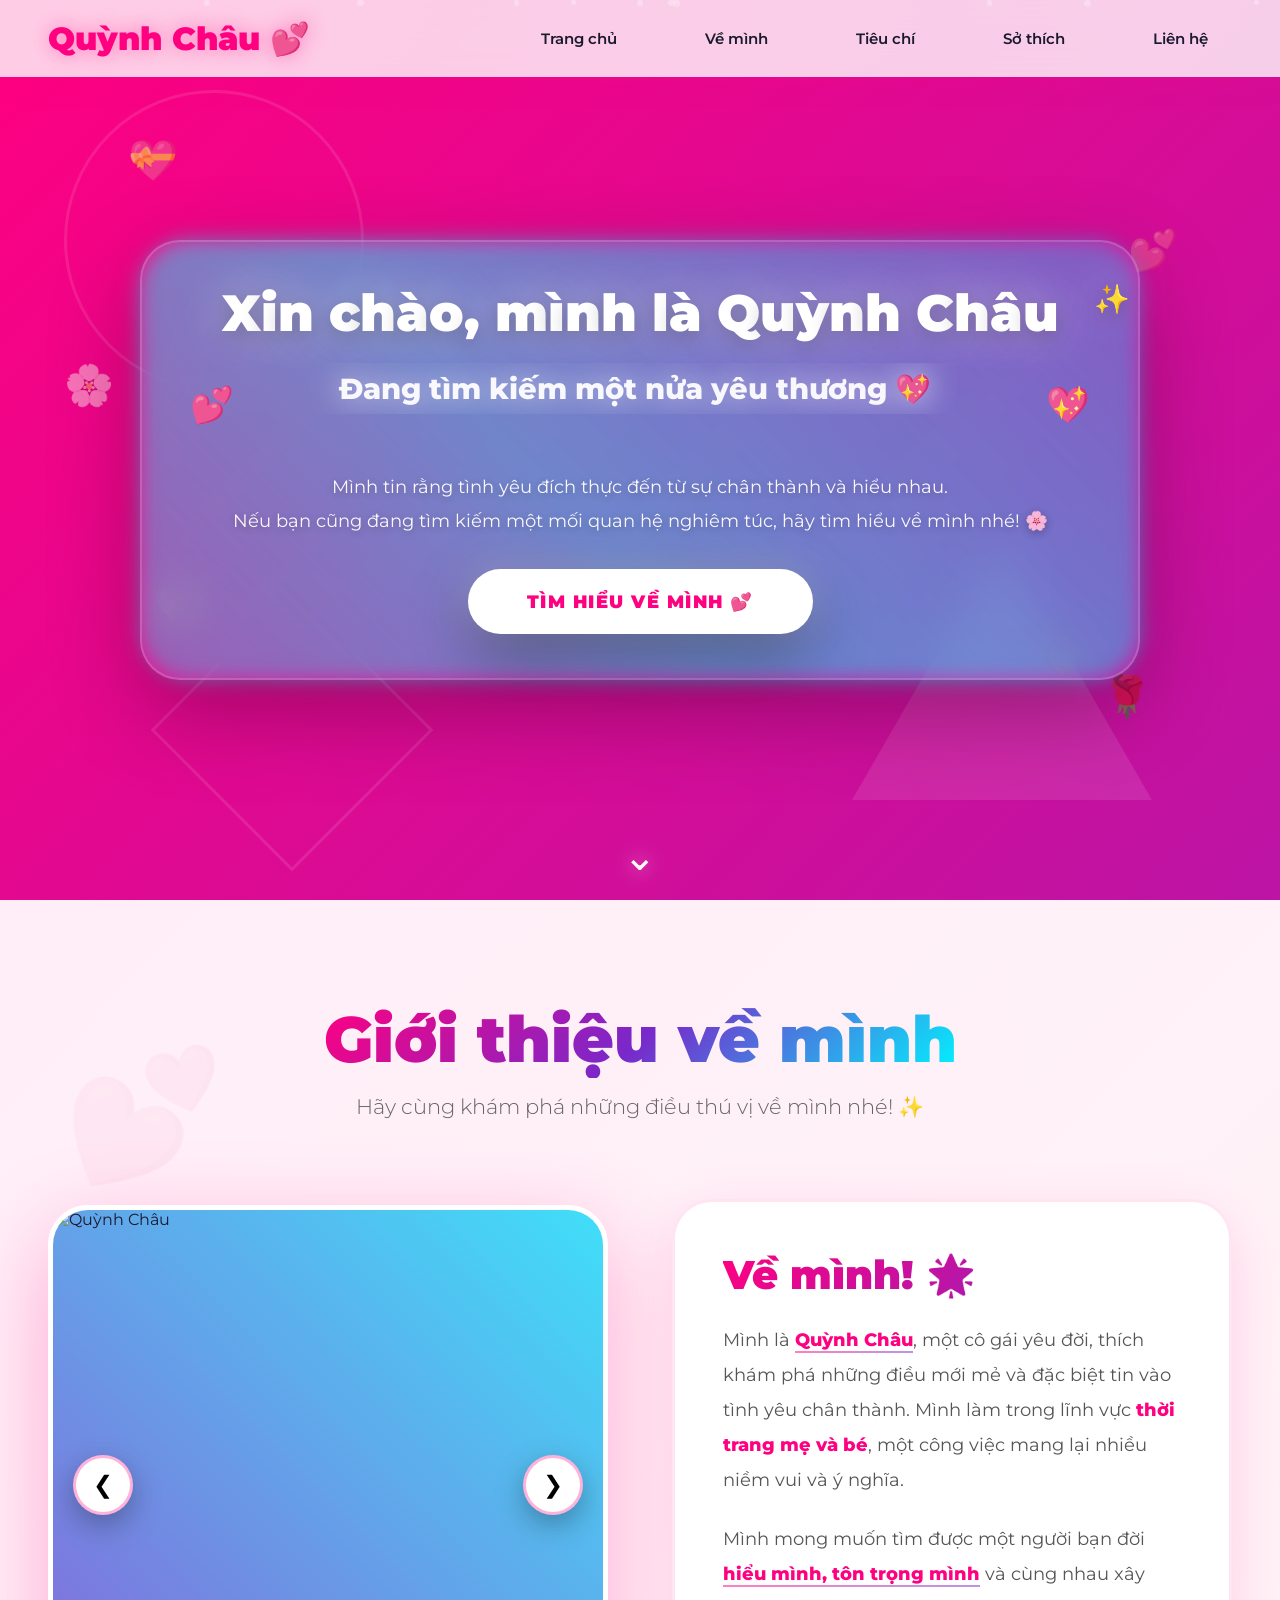
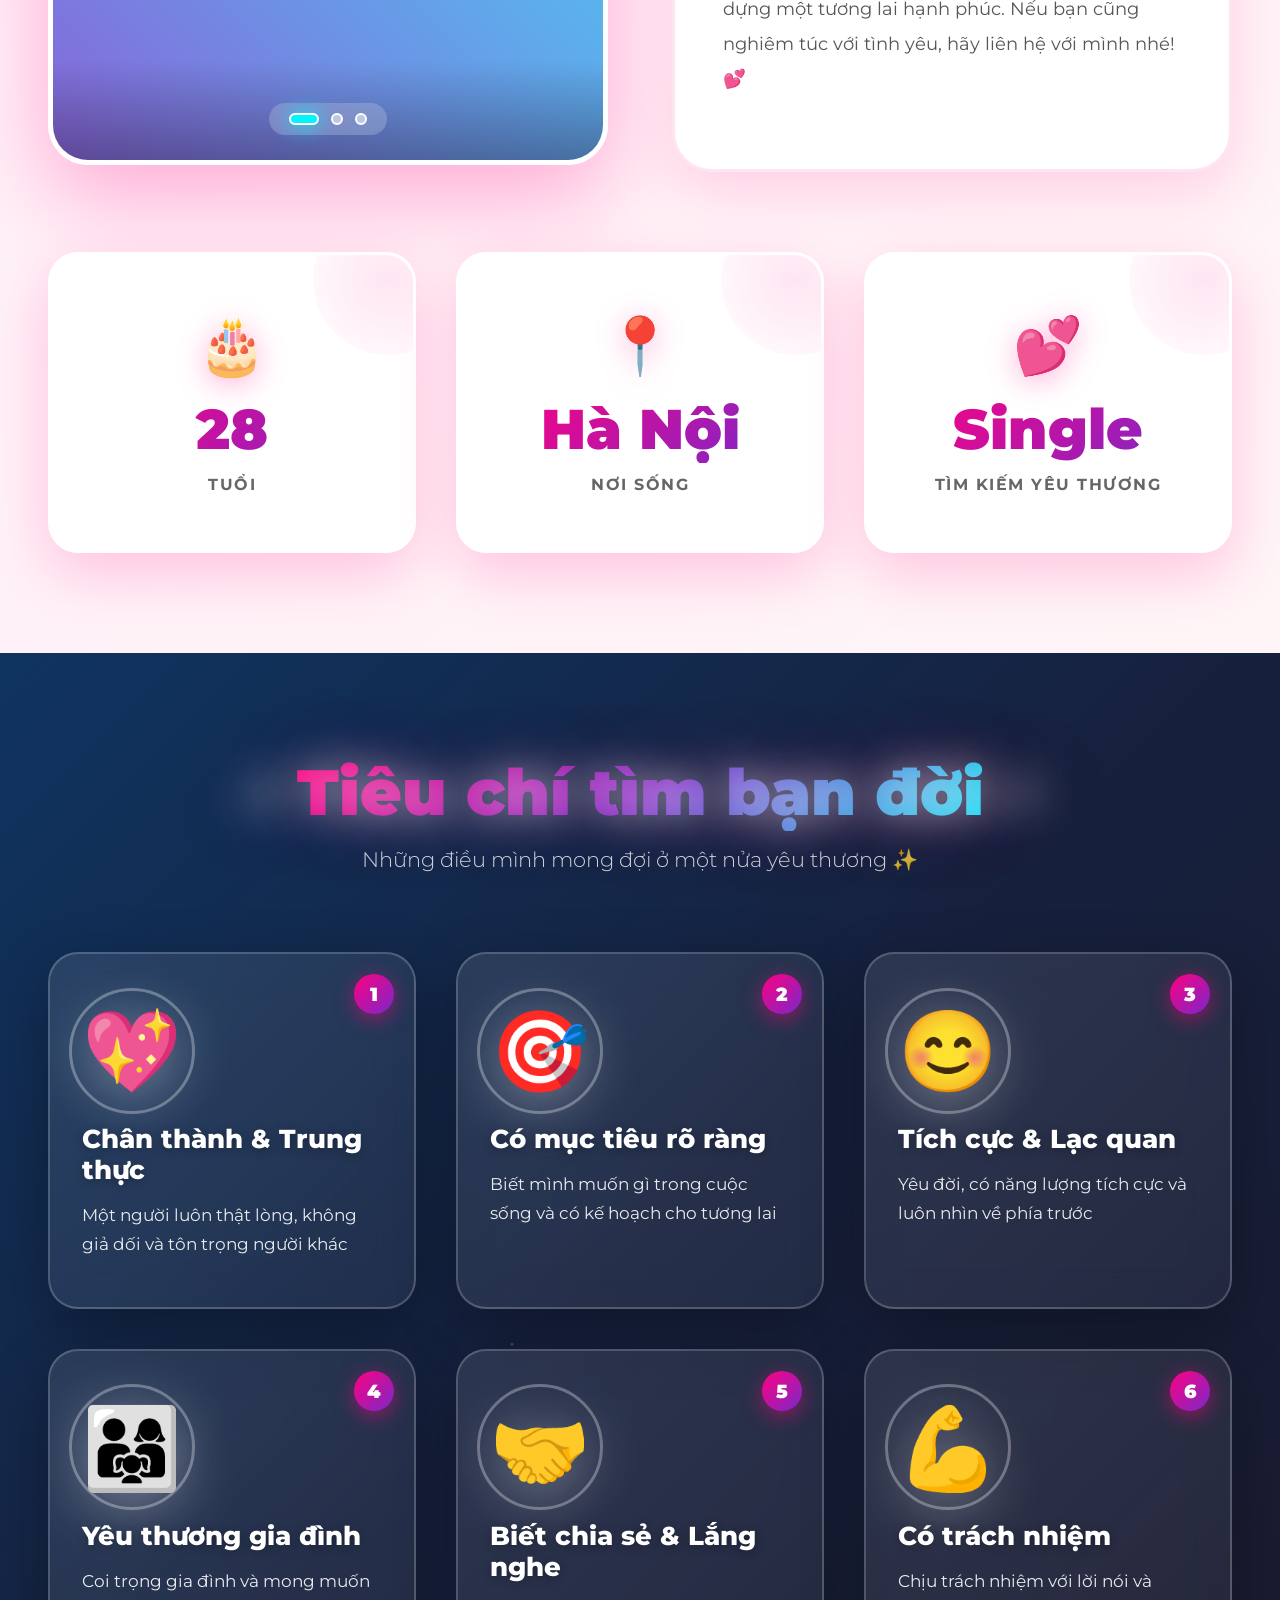
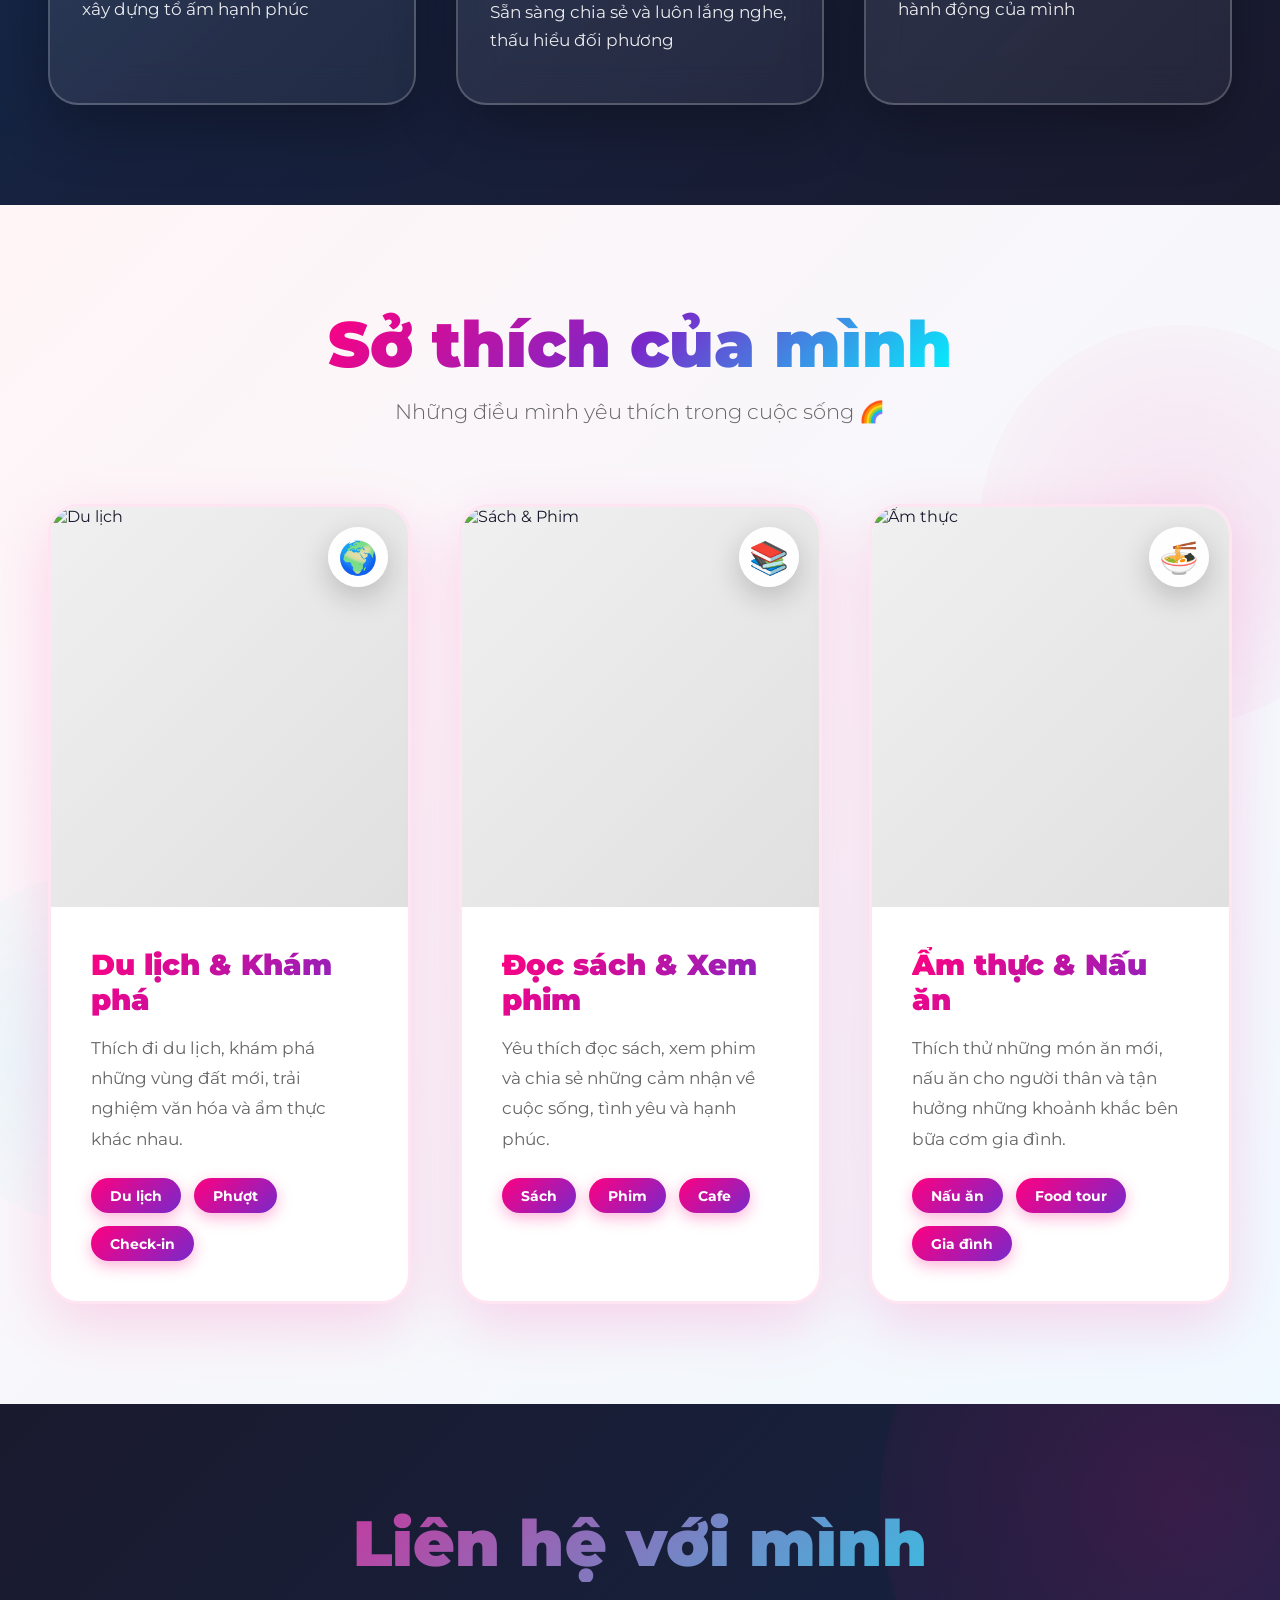
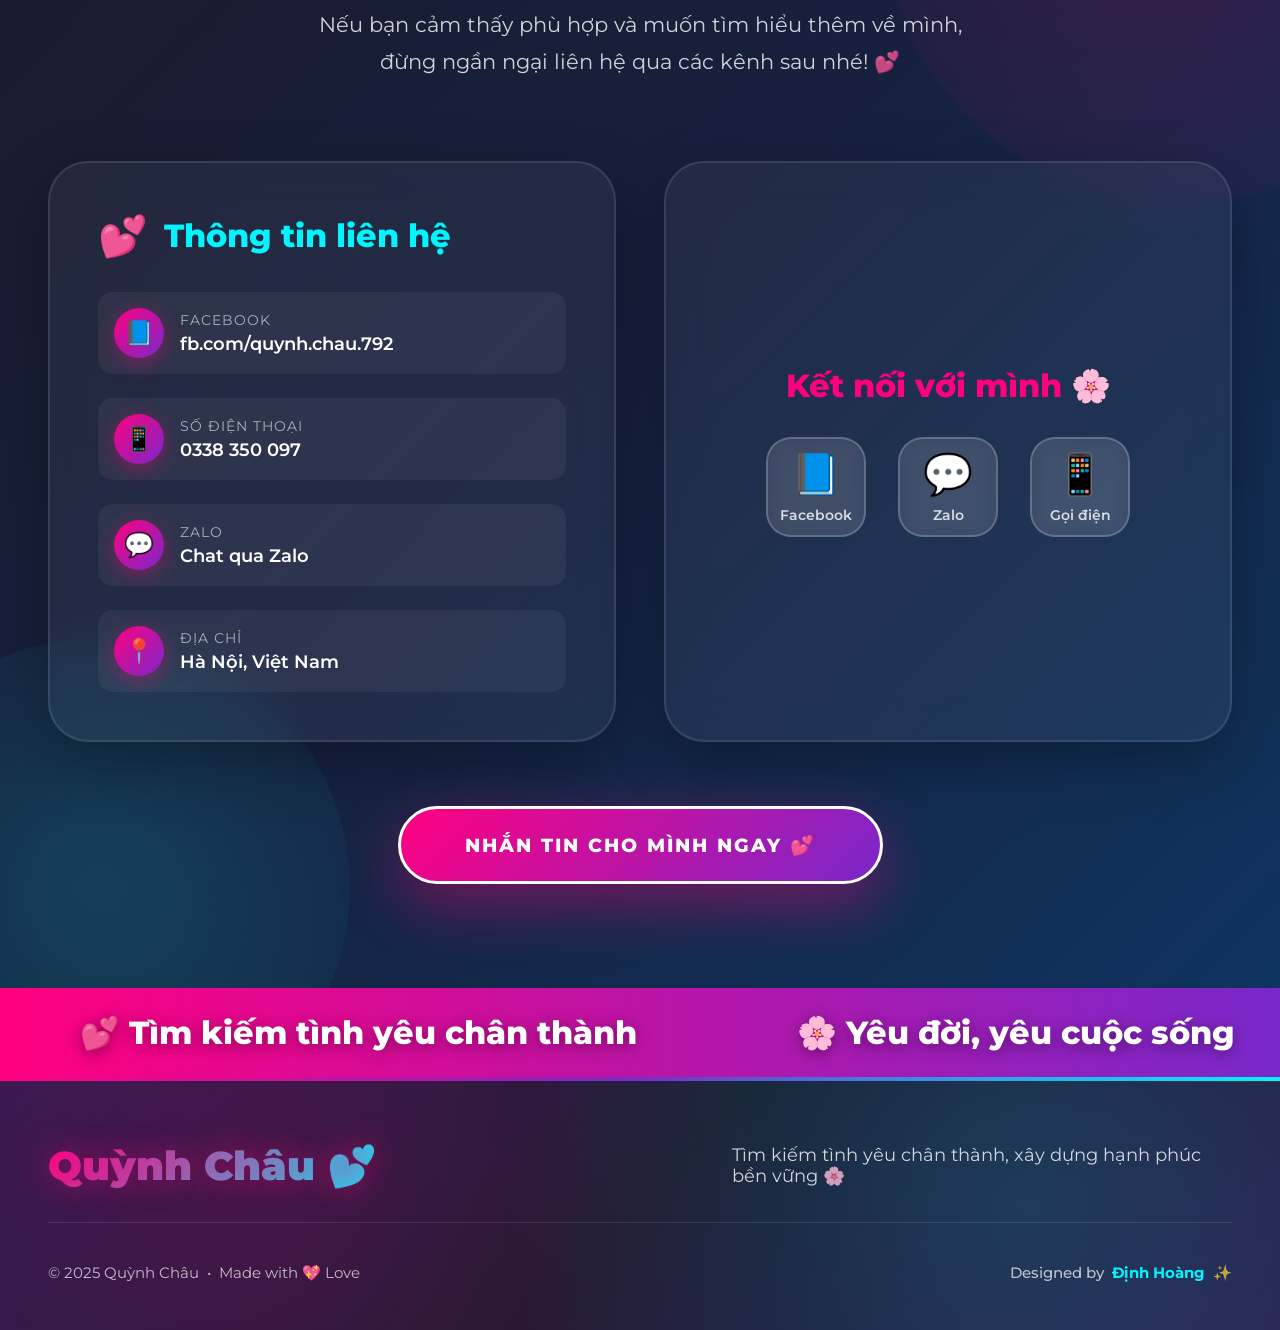
==== commit 908cc31f: "Update index.html" ====
--- a/index.html
+++ b/index.html
@@ -38,12 +38,105 @@
             -moz-osx-font-smoothing: grayscale;
         }
 
+        /* Force hardware acceleration */
+        .hero-content,
+        .criteria-card,
+        .hobby-card,
+        .stat-card,
+        .contact-info-card,
+        .contact-social-card,
+        .slider-container,
+        .about-info {
+            transform: translateZ(0);
+            backface-visibility: hidden;
+            perspective: 1000px;
+        }
+
+        /* Disable heavy animations for better performance */
+        .criteria-card:hover .criteria-icon-wrapper::before,
+        .about-info:hover::before,
+        .criteria-card::before,
+        .stat-card::before {
+            animation: none !important;
+        }
+
+        /* Simplify or disable continuous animations */
+        .hero,
+        .about,
+        .hobbies,
+        .criteria,
+        .marquee {
+            animation: none !important; /* Disable background animations */
+        }
+
+        /* Disable icon float animations */
+        .criteria-icon,
+        .stat-icon,
+        .hero .btn,
+        .social-link {
+            animation: none !important;
+        }
+
+        /* Disable title bounce */
+        .section-title {
+            animation: none !important;
+        }
+
         /* Reduce motion for accessibility and performance */
         @media (prefers-reduced-motion: reduce) {
             * {
                 animation-duration: 0.01ms !important;
                 animation-iteration-count: 1 !important;
                 transition-duration: 0.01ms !important;
+            }
+        }
+
+        /* Mobile Performance Optimizations */
+        @media (max-width: 768px) {
+            /* Disable heavy animations on mobile */
+            .particle,
+            .hero-shapes,
+            .floating-emoji,
+            .criteria::before,
+            .hobbies::before,
+            .hobbies::after,
+            .contact::before,
+            .contact::after,
+            .about::before,
+            .about::after {
+                display: none !important;
+            }
+
+            /* Disable backdrop-filter on mobile (very heavy) */
+            * {
+                backdrop-filter: none !important;
+                -webkit-backdrop-filter: none !important;
+            }
+
+            /* Simplify gradients on mobile */
+            .hero,
+            .about,
+            .hobbies,
+            .criteria,
+            .contact {
+                background-size: 100% 100% !important;
+                animation: none !important;
+            }
+
+            /* Disable complex transforms on mobile */
+            .criteria-card:hover .criteria-icon,
+            .stat-card:hover .stat-icon,
+            .hobby-card:hover .hobby-icon {
+                transform: none !important;
+            }
+
+            /* Simplify hover effects */
+            .criteria-card::before,
+            .criteria-card::after,
+            .stat-card::before,
+            .stat-card::after,
+            .hobby-card::before {
+                display: none !important;
             }
         }
 
@@ -2057,77 +2150,18 @@
             }
         }
 
+        /* Custom Cursor Disabled for Performance */
+        body {
+            cursor: auto;
+        }
+
         /* ==========================
-           CURSOR TRAIL EFFECT
-        ========================== */
-        .cursor-trail {
-            position: fixed;
-            width: 12px;
-            height: 12px;
-            border-radius: 50%;
-            background: radial-gradient(circle, var(--neon-pink), var(--neon-purple));
-            pointer-events: none;
-            z-index: 9998;
-            opacity: 0;
-            transform: translate(-50%, -50%);
-            animation: cursorFade 0.8s ease-out forwards;
-            box-shadow: 0 0 20px var(--neon-pink);
-        }
-
-        @keyframes cursorFade {
-            0% {
-                opacity: 1;
-                transform: translate(-50%, -50%) scale(1);
-            }
-            100% {
-                opacity: 0;
-                transform: translate(-50%, -50%) scale(2);
-            }
-        }
-
-        /* Custom Cursor */
-        body {
-            cursor: none;
-        }
-
-        .custom-cursor {
-            position: fixed;
-            width: 20px;
-            height: 20px;
-            border: 2px solid var(--neon-pink);
-            border-radius: 50%;
-            pointer-events: none;
-            z-index: 9999;
-            transition: all 0.1s ease;
-            transform: translate(-50%, -50%);
-            mix-blend-mode: difference;
-        }
-
-        .custom-cursor-dot {
-            position: fixed;
-            width: 6px;
-            height: 6px;
-            background: var(--neon-cyan);
-            border-radius: 50%;
-            pointer-events: none;
-            z-index: 10000;
-            transform: translate(-50%, -50%);
-            box-shadow: 0 0 10px var(--neon-cyan);
-        }
-
-        a:hover ~ .custom-cursor,
-        button:hover ~ .custom-cursor {
-            transform: translate(-50%, -50%) scale(2);
-            background: rgba(255, 0, 128, 0.1);
-        }
-
-        /* ==========================
-           SCROLL ANIMATIONS - ENHANCED
+           SCROLL ANIMATIONS - OPTIMIZED
         ========================== */
         .scroll-reveal {
             opacity: 0;
-            transform: translateY(80px);
-            transition: all 1s cubic-bezier(0.175, 0.885, 0.32, 1.275);
+            transform: translateY(40px);
+            transition: opacity 0.6s ease, transform 0.6s ease;
         }
 
         .scroll-reveal.revealed {
@@ -2137,29 +2171,29 @@
 
         .scroll-reveal-left {
             opacity: 0;
-            transform: translateX(-150px) scale(0.8);
-            transition: all 1s cubic-bezier(0.175, 0.885, 0.32, 1.275);
+            transform: translateX(-60px);
+            transition: opacity 0.6s ease, transform 0.6s ease;
         }
 
         .scroll-reveal-right {
             opacity: 0;
-            transform: translateX(150px) scale(0.8);
-            transition: all 1s cubic-bezier(0.175, 0.885, 0.32, 1.275);
+            transform: translateX(60px);
+            transition: opacity 0.6s ease, transform 0.6s ease;
         }
 
         .scroll-reveal-left.revealed,
         .scroll-reveal-right.revealed {
             opacity: 1;
-            transform: translateX(0) scale(1);
-        }
-
-        /* Delay for staggered effect */
+            transform: translateX(0);
+        }
+
+        /* Delay for staggered effect - reduced */
         .scroll-reveal:nth-child(1) { transition-delay: 0s; }
-        .scroll-reveal:nth-child(2) { transition-delay: 0.1s; }
-        .scroll-reveal:nth-child(3) { transition-delay: 0.2s; }
-        .scroll-reveal:nth-child(4) { transition-delay: 0.3s; }
-        .scroll-reveal:nth-child(5) { transition-delay: 0.4s; }
-        .scroll-reveal:nth-child(6) { transition-delay: 0.5s; }
+        .scroll-reveal:nth-child(2) { transition-delay: 0.05s; }
+        .scroll-reveal:nth-child(3) { transition-delay: 0.1s; }
+        .scroll-reveal:nth-child(4) { transition-delay: 0.15s; }
+        .scroll-reveal:nth-child(5) { transition-delay: 0.2s; }
+        .scroll-reveal:nth-child(6) { transition-delay: 0.25s; }
 
         /* ==========================
            RESPONSIVE
@@ -2889,12 +2923,25 @@
 
     <script>
         // ============================================
+        // DEVICE DETECTION
+        // ============================================
+        const isMobile = /Android|webOS|iPhone|iPad|iPod|BlackBerry|IEMobile|Opera Mini/i.test(navigator.userAgent) || window.innerWidth <= 768;
+        
+        console.log('📱 Device:', isMobile ? 'Mobile' : 'Desktop');
+
+        // ============================================
         // CREATE ANIMATED PARTICLES - OPTIMIZED
         // ============================================
         function createParticles() {
+            // Skip particles on mobile for better performance
+            if (isMobile) {
+                console.log('⚡ Particles disabled on mobile for performance');
+                return;
+            }
+
             const particlesContainer = document.getElementById('heroParticles');
-            // Reduced from 50 to 25 for better performance
-            const particleCount = 25;
+            // Reduced to 10 for optimal performance
+            const particleCount = 10;
 
             // Use document fragment for better performance
             const fragment = document.createDocumentFragment();
@@ -2903,40 +2950,50 @@
                 const particle = document.createElement('div');
                 particle.className = 'particle';
                 
-                // Random size between 3px and 8px
-                const size = Math.random() * 5 + 3;
+                // Random size between 4px and 7px
+                const size = Math.random() * 3 + 4;
                 particle.style.width = size + 'px';
                 particle.style.height = size + 'px';
                 
                 // Random horizontal position
                 particle.style.left = Math.random() * 100 + '%';
                 
-                // Random animation duration between 12s and 20s
-                const duration = Math.random() * 8 + 12;
+                // Much slower animation (20s to 30s) for smoothness
+                const duration = Math.random() * 10 + 20;
                 particle.style.animationDuration = duration + 's';
                 
                 // Random animation delay
-                const delay = Math.random() * 5;
+                const delay = Math.random() * 10;
                 particle.style.animationDelay = -delay + 's';
                 
-                // Performance optimization
-                particle.style.willChange = 'transform, opacity';
-                
                 fragment.appendChild(particle);
             }
             
             particlesContainer.appendChild(fragment);
-            console.log('✨ ' + particleCount + ' particles created (optimized)!');
+            console.log('✨ ' + particleCount + ' particles created (performance mode)');
         }
 
         // Create particles on load
         createParticles();
 
-        // Scroll Progress Bar
-        window.addEventListener('scroll', () => {
+        // ============================================
+        // THROTTLED SCROLL HANDLER - OPTIMIZED
+        // ============================================
+        let scrollTimeout;
+        let lastScrollTime = 0;
+        const scrollThrottle = isMobile ? 100 : 50; // More throttle on mobile
+
+        function updateScrollProgress() {
+            const now = Date.now();
+            if (now - lastScrollTime < scrollThrottle) return;
+            
+            lastScrollTime = now;
             const progress = (window.pageYOffset / (document.body.scrollHeight - window.innerHeight)) * 100;
             document.getElementById('scrollProgress').style.width = progress + '%';
-        });
+        }
+
+        // Use passive event listener for better scroll performance
+        window.addEventListener('scroll', updateScrollProgress, { passive: true });
 
         // Slider
         let currentSlide = 0;
@@ -2978,70 +3035,20 @@
         }
 
         createDots();
-        setInterval(() => changeSlide(1), 2000);
+        
+        // Slower autoplay on mobile, faster on desktop
+        const autoplaySpeed = isMobile ? 4000 : 3000;
+        setInterval(() => changeSlide(1), autoplaySpeed);
 
         // ============================================
-        // CUSTOM CURSOR & TRAIL EFFECT
+        // CUSTOM CURSOR & TRAIL EFFECT - DESKTOP ONLY
         // ============================================
         
-        // Create custom cursor elements
-        const cursor = document.createElement('div');
-        cursor.className = 'custom-cursor';
-        document.body.appendChild(cursor);
-
-        const cursorDot = document.createElement('div');
-        cursorDot.className = 'custom-cursor-dot';
-        document.body.appendChild(cursorDot);
-
-        // Track cursor position
-        let mouseX = 0, mouseY = 0;
-        let cursorX = 0, cursorY = 0;
-        let dotX = 0, dotY = 0;
-
-        document.addEventListener('mousemove', (e) => {
-            mouseX = e.clientX;
-            mouseY = e.clientY;
-
-            // Create trail particle
-            const trail = document.createElement('div');
-            trail.className = 'cursor-trail';
-            trail.style.left = e.clientX + 'px';
-            trail.style.top = e.clientY + 'px';
-            document.body.appendChild(trail);
-
-            setTimeout(() => trail.remove(), 800);
-        });
-
-        // Smooth cursor follow
-        function animateCursor() {
-            // Smooth follow for cursor ring
-            cursorX += (mouseX - cursorX) * 0.15;
-            cursorY += (mouseY - cursorY) * 0.15;
-            cursor.style.left = cursorX + 'px';
-            cursor.style.top = cursorY + 'px';
-
-            // Faster follow for dot
-            dotX += (mouseX - dotX) * 0.3;
-            dotY += (mouseY - dotY) * 0.3;
-            cursorDot.style.left = dotX + 'px';
-            cursorDot.style.top = dotY + 'px';
-
-            requestAnimationFrame(animateCursor);
-        }
-        animateCursor();
-
-        // Hide custom cursor when leaving window
-        document.addEventListener('mouseleave', () => {
-            cursor.style.opacity = '0';
-            cursorDot.style.opacity = '0';
-        });
-
-        document.addEventListener('mouseenter', () => {
-            cursor.style.opacity = '1';
-            cursorDot.style.opacity = '1';
-        });
-
-        console.log('✅ Custom cursor activated');
+        // Custom cursor disabled for performance
+        // if (!isMobile) {
+        //     console.log('⚡ Custom cursor disabled for better performance');
+        // }
+        console.log('⚡ Custom cursor disabled for optimal performance');
 
         // ============================================
         // ENHANCED SCROLL REVEAL - ALTERNATING SIDES
@@ -3058,31 +3065,36 @@
             }
         });
 
-        // Scroll Reveal Observer - triggers both up and down
+        // Scroll Reveal Observer - Optimized for mobile
+        const revealThreshold = isMobile ? 0.1 : 0.15; // Lower threshold on mobile
+        const revealRootMargin = isMobile ? '0px' : '0px 0px -50px 0px'; // Simpler on mobile
+
         const revealObserver = new IntersectionObserver((entries) => {
             entries.forEach(entry => {
                 if (entry.isIntersecting) {
                     entry.target.classList.add('revealed');
+                    // On mobile, keep revealed to reduce repaints
+                    if (isMobile) {
+                        revealObserver.unobserve(entry.target);
+                    }
                 } else {
-                    // Remove revealed class when scrolling away
-                    // This allows re-triggering when scrolling back
-                    if (entry.boundingClientRect.top > 0) {
-                        // Element is below viewport - scrolling down
-                        entry.target.classList.remove('revealed');
-                    } else {
-                        // Element is above viewport - scrolling up
-                        entry.target.classList.remove('revealed');
+                    // Only re-trigger on desktop
+                    if (!isMobile) {
+                        if (entry.boundingClientRect.top > 0) {
+                            entry.target.classList.remove('revealed');
+                        } else {
+                            entry.target.classList.remove('revealed');
+                        }
                     }
                 }
             });
-        }, { threshold: 0.15, rootMargin: '0px 0px -50px 0px' });
+        }, { threshold: revealThreshold, rootMargin: revealRootMargin });
 
         document.querySelectorAll('.scroll-reveal, .scroll-reveal-left, .scroll-reveal-right').forEach(el => {
             revealObserver.observe(el);
         });
 
-        console.log('✅ Scroll reveal animations activated (alternating left/right)');
-        console.log(`✅ ${elementsToReveal.length} elements will animate from sides`);
+        console.log(`✅ Scroll reveal activated (${isMobile ? 'mobile optimized' : 'full features'})`);
 
         // Smooth Scroll
         document.querySelectorAll('a[href^="#"]').forEach(anchor => {
@@ -3123,134 +3135,60 @@
         setTimeout(() => {
             console.log('🎨 Activating all PRO animations...');
             
-            // Force section titles animations
+            // Section titles - static for performance
             document.querySelectorAll('.section-title').forEach(title => {
-                title.style.animation = 'titleBounce 2s ease-in-out infinite, neonPulse 3s ease-in-out infinite';
-                title.style.color = 'var(--neon-pink)';
-                title.style.textShadow = '0 0 30px rgba(255, 0, 128, 0.3)';
+                title.style.animation = 'none';
             });
 
-            // Force hero animations
+            // Hero animations disabled for performance
             const heroH1 = document.querySelector('.hero h1');
             if (heroH1) {
-                heroH1.style.animation = 'heroTextGlow 2s ease-in-out infinite';
+                heroH1.style.animation = 'none';
             }
 
             const heroBtn = document.querySelector('.hero .btn');
             if (heroBtn) {
-                heroBtn.style.animation = 'btnFloat 3s ease-in-out infinite';
-            }
-
-            // Force typewriter infinite loop
+                heroBtn.style.animation = 'none';
+            }
+
+            // Typewriter - one time only for performance
             const typewriter = document.querySelector('.typewriter');
             if (typewriter) {
-                typewriter.style.animation = 'typingLoop 8s steps(40) infinite, blink 0.8s step-end infinite';
-                typewriter.style.borderRight = '4px solid var(--neon-cyan)';
-                typewriter.style.overflow = 'hidden';
-                typewriter.style.whiteSpace = 'nowrap';
-                typewriter.style.display = 'inline-block';
-                console.log('✅ Typewriter infinite loop activated');
-            }
-
-            // Force icon animations
+                typewriter.style.width = '100%'; // Show immediately
+                typewriter.style.borderRight = 'none'; // No blinking cursor
+                typewriter.style.animation = 'none';
+                console.log('✅ Typewriter shown (no animation for performance)');
+            }
+
+            // Icon animations disabled for performance
             document.querySelectorAll('.criteria-icon').forEach(icon => {
-                icon.style.animation = 'iconFloat 3s ease-in-out infinite';
+                icon.style.animation = 'none';
             });
 
-            // Force social pulse
+            // Social pulse disabled for performance
             document.querySelectorAll('.social-link').forEach(link => {
-                link.style.animation = 'socialPulse 2s ease-in-out infinite';
+                link.style.animation = 'none';
             });
 
-            // Force marquee
+            // Marquee disabled for performance
             const marquee = document.querySelector('.marquee');
             if (marquee) {
-                marquee.style.background = 'linear-gradient(90deg, var(--neon-pink), var(--neon-purple), var(--neon-cyan), var(--neon-green), var(--neon-pink))';
-                marquee.style.backgroundSize = '300% 100%';
-                marquee.style.animation = 'marqueeGradient 8s linear infinite';
+                marquee.style.background = 'linear-gradient(90deg, var(--neon-pink), var(--neon-purple))';
+                marquee.style.animation = 'none';
             }
 
             const marqueeContent = document.querySelector('.marquee-content');
             if (marqueeContent) {
-                marqueeContent.style.animation = 'marqueeScroll 30s linear infinite';
+                marqueeContent.style.animation = 'none';
             }
 
             console.log('✅ All PRO animations activated!');
         }, 100);
 
         // ============================================
-        // PRO HOVER EFFECTS - RIPPLE & 3D TILT
+        // PRO HOVER EFFECTS - DISABLED FOR PERFORMANCE
         // ============================================
-
-        // Ripple effect on click
-        document.querySelectorAll('.btn, .stat-card, .criteria-card, .hobby-card, .slider-btn, .tag').forEach(element => {
-            element.addEventListener('click', function(e) {
-                const ripple = document.createElement('div');
-                const rect = this.getBoundingClientRect();
-                const size = Math.max(rect.width, rect.height);
-                const x = e.clientX - rect.left - size / 2;
-                const y = e.clientY - rect.top - size / 2;
-
-                ripple.style.width = ripple.style.height = size + 'px';
-                ripple.style.left = x + 'px';
-                ripple.style.top = y + 'px';
-                ripple.style.position = 'absolute';
-                ripple.style.borderRadius = '50%';
-                ripple.style.background = 'rgba(255, 255, 255, 0.5)';
-                ripple.style.pointerEvents = 'none';
-                ripple.style.animation = 'rippleEffect 0.6s ease-out';
-
-                if (this.style.position !== 'absolute' && this.style.position !== 'relative' && this.style.position !== 'fixed') {
-                    this.style.position = 'relative';
-                }
-                const originalOverflow = this.style.overflow;
-                this.style.overflow = 'hidden';
-
-                this.appendChild(ripple);
-
-                setTimeout(() => {
-                    ripple.remove();
-                    if (originalOverflow) this.style.overflow = originalOverflow;
-                }, 600);
-            });
-        });
-
-        // Add ripple animation keyframe
-        const rippleStyle = document.createElement('style');
-        rippleStyle.textContent = `
-            @keyframes rippleEffect {
-                from {
-                    transform: scale(0);
-                    opacity: 1;
-                }
-                to {
-                    transform: scale(2);
-                    opacity: 0;
-                }
-            }
-        `;
-        document.head.appendChild(rippleStyle);
-
-        // 3D Tilt effect for cards
-        document.querySelectorAll('.stat-card, .criteria-card, .hobby-card').forEach(card => {
-            card.addEventListener('mousemove', function(e) {
-                const rect = this.getBoundingClientRect();
-                const x = e.clientX - rect.left;
-                const y = e.clientY - rect.top;
-                const centerX = rect.width / 2;
-                const centerY = rect.height / 2;
-                const rotateX = (y - centerY) / 10;
-                const rotateY = (centerX - x) / 10;
-
-                this.style.transform = `perspective(1000px) rotateX(${rotateX}deg) rotateY(${rotateY}deg) translateY(-20px) scale(1.05)`;
-            });
-
-            card.addEventListener('mouseleave', function() {
-                this.style.transform = '';
-            });
-        });
-
-        console.log('💖 All PRO hover effects active! ✨');
+        console.log('⚡ Ripple & 3D Tilt disabled for optimal performance');
     </script>
 </body>
 </html>
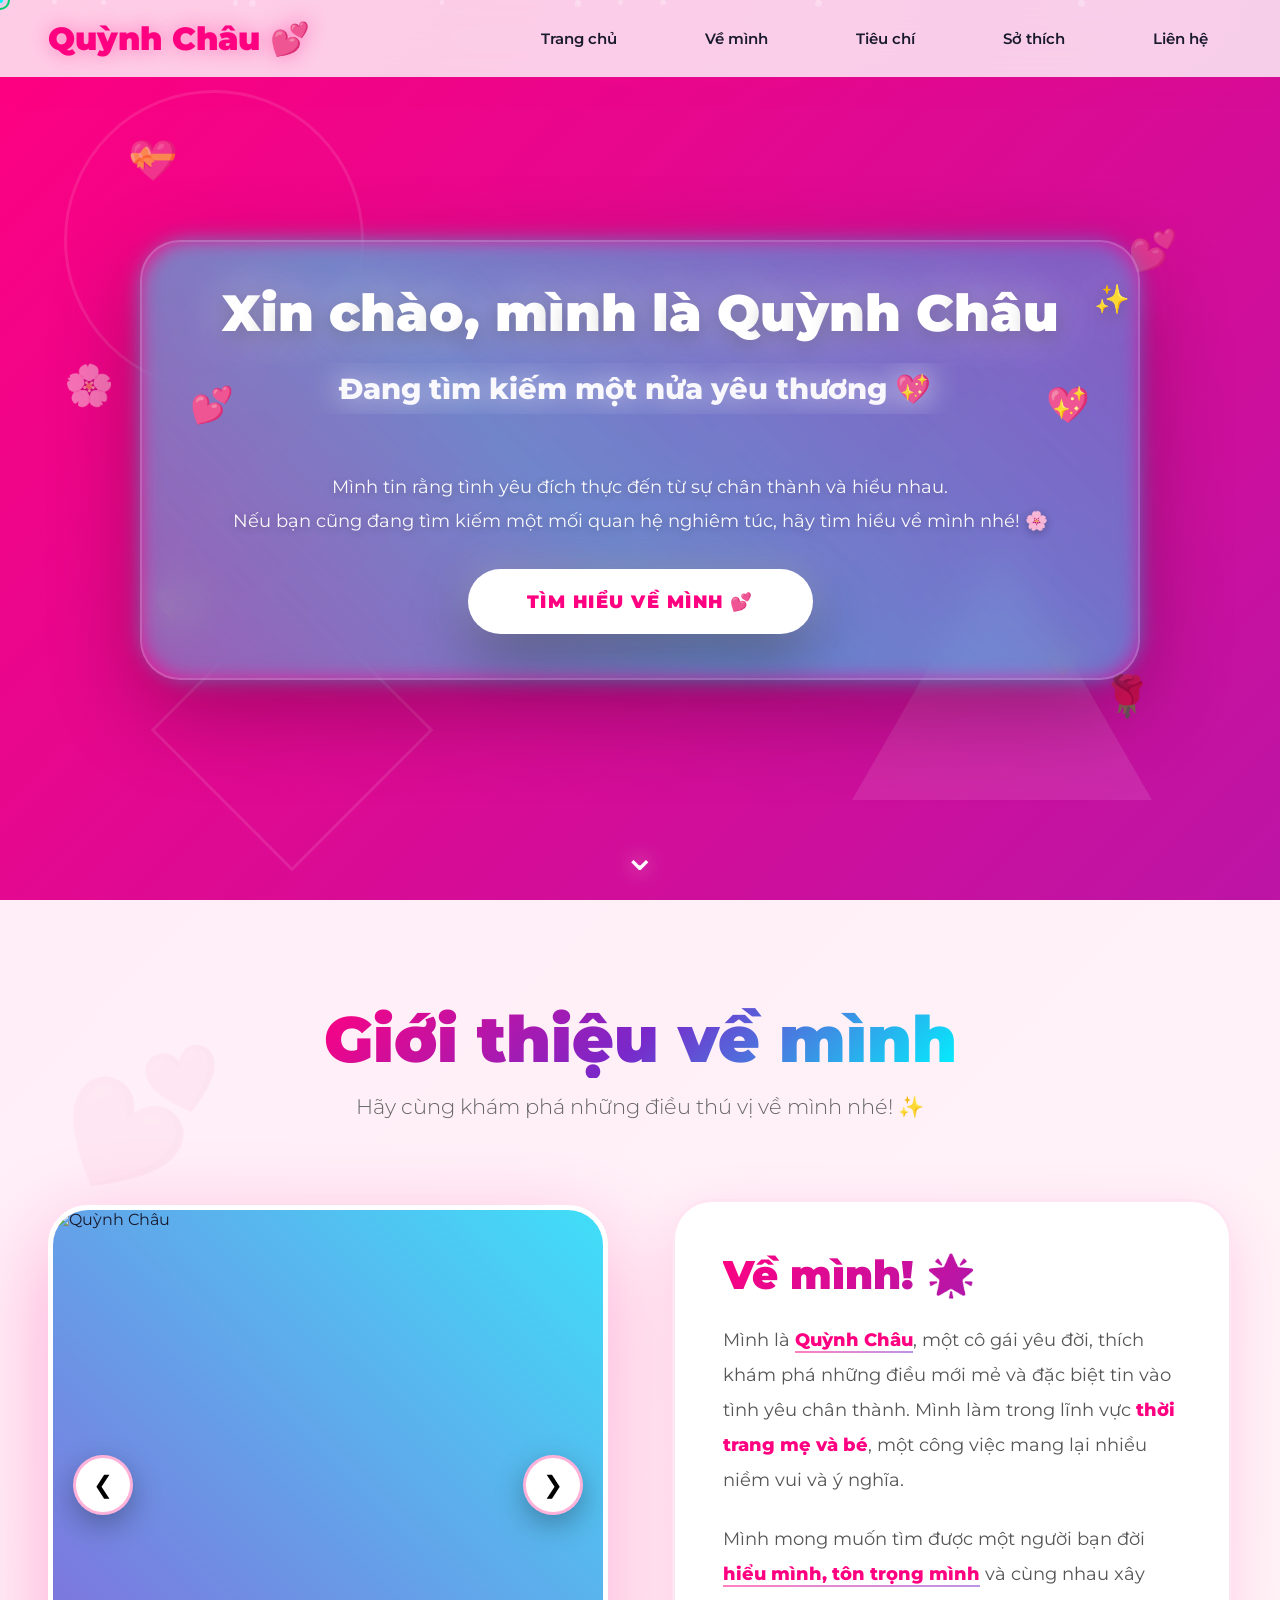
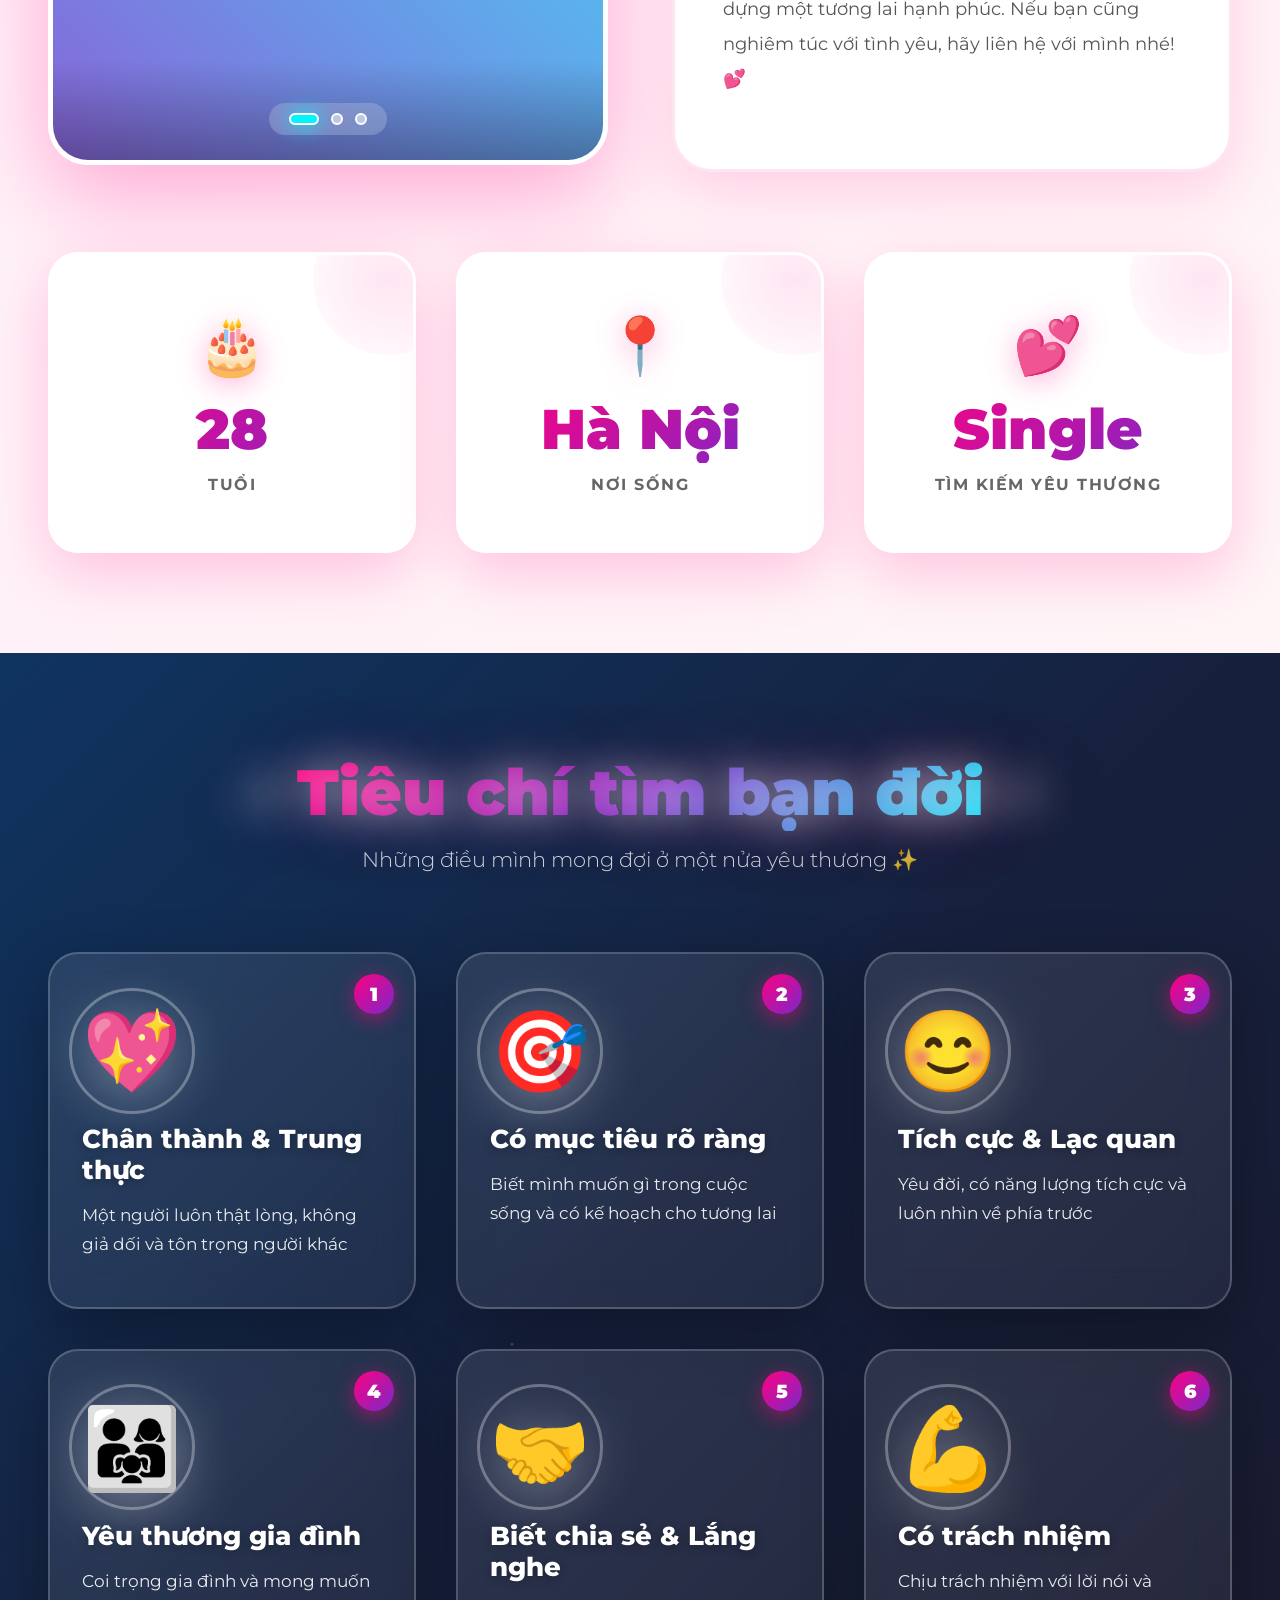
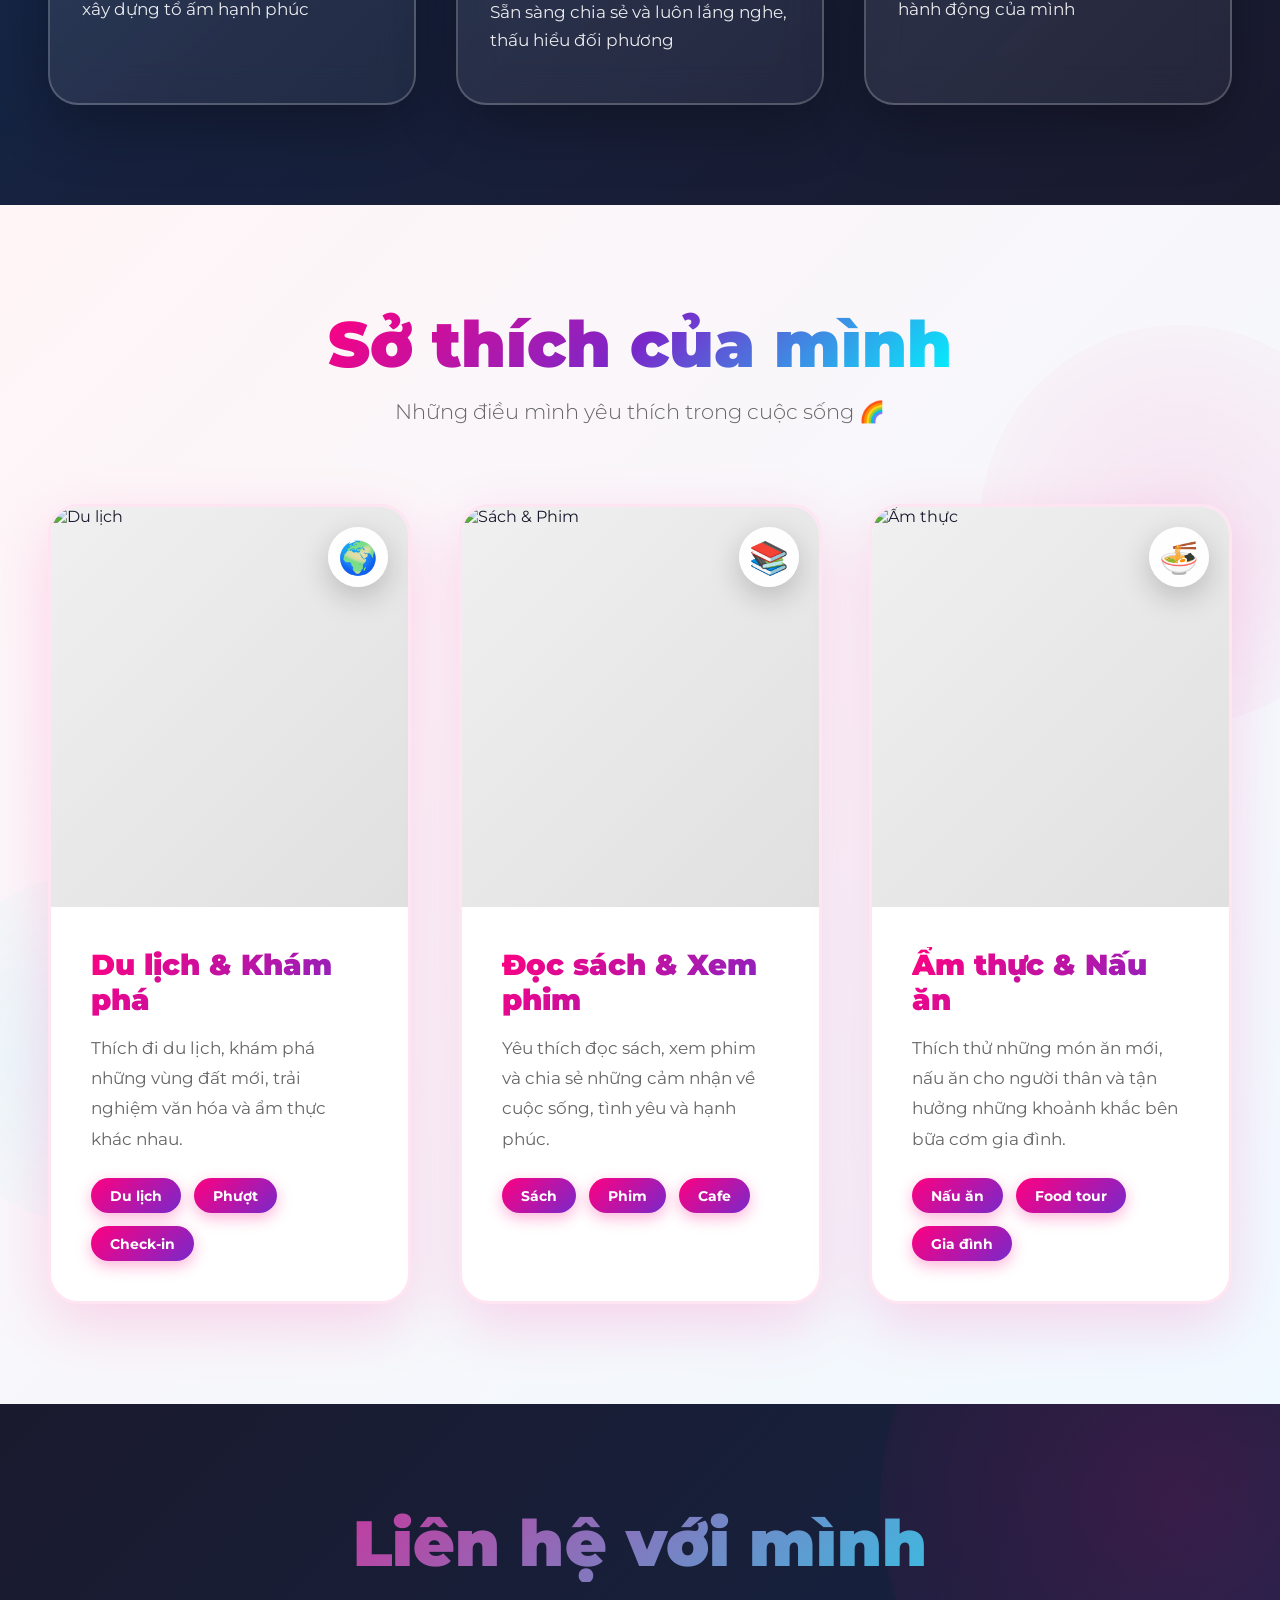
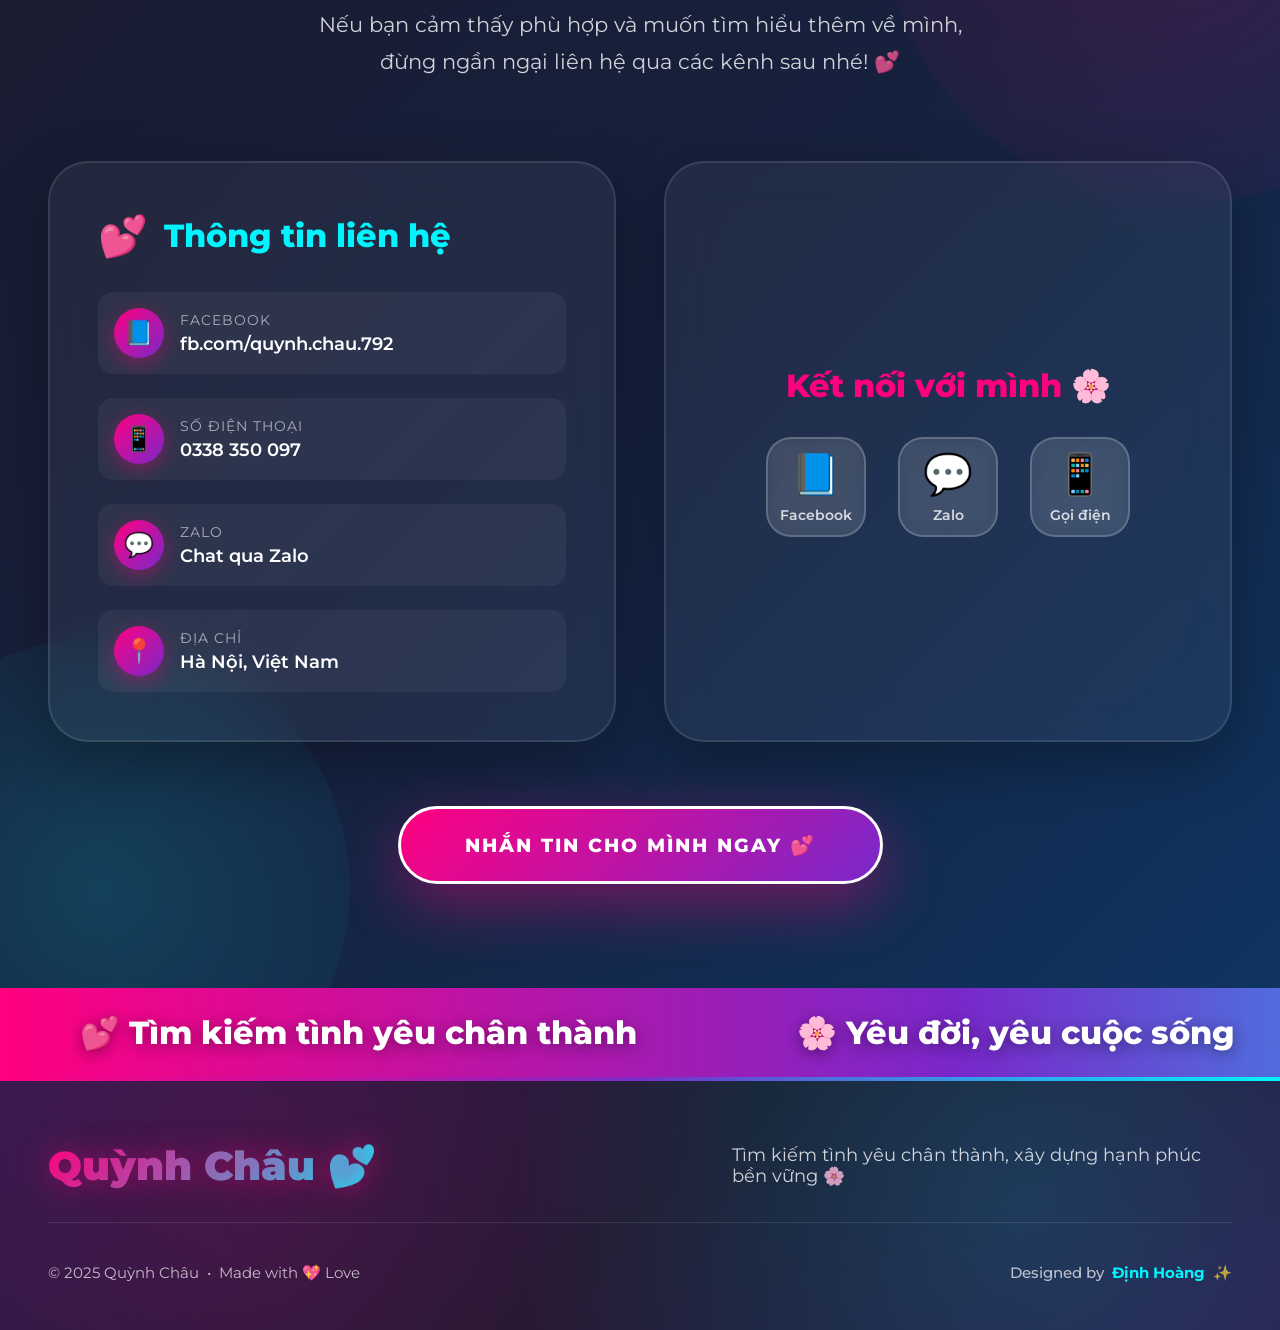
==== commit 58778a43: "Update index.html" ====
--- a/index.html
+++ b/index.html
@@ -64,10 +64,11 @@
         .hero,
         .about,
         .hobbies,
-        .criteria,
-        .marquee {
+        .criteria {
             animation: none !important; /* Disable background animations */
         }
+        
+        /* Keep marquee animation - will be enabled by JS */
 
         /* Disable icon float animations */
         .criteria-icon,
@@ -137,6 +138,12 @@
             .stat-card::after,
             .hobby-card::before {
                 display: none !important;
+            }
+
+            /* Disable marquee on mobile */
+            .marquee,
+            .marquee-content {
+                animation: none !important;
             }
         }
 
@@ -2150,9 +2157,71 @@
             }
         }
 
-        /* Custom Cursor Disabled for Performance */
+        /* ==========================
+           CURSOR TRAIL EFFECT - SMOOTH
+        ========================== */
+        .cursor-trail {
+            position: fixed;
+            width: 14px;
+            height: 14px;
+            border-radius: 50%;
+            background: radial-gradient(circle, var(--neon-pink), var(--neon-purple));
+            pointer-events: none;
+            z-index: 9998;
+            opacity: 0;
+            transform: translate(-50%, -50%);
+            animation: cursorFade 0.9s ease-out forwards;
+            box-shadow: 0 0 25px var(--neon-pink);
+            will-change: transform, opacity;
+        }
+
+        @keyframes cursorFade {
+            0% {
+                opacity: 1;
+                transform: translate(-50%, -50%) scale(1);
+            }
+            100% {
+                opacity: 0;
+                transform: translate(-50%, -50%) scale(2.5);
+            }
+        }
+
+        /* Custom Cursor */
         body {
-            cursor: auto;
+            cursor: none;
+        }
+
+        .custom-cursor {
+            position: fixed;
+            width: 20px;
+            height: 20px;
+            border: 2px solid var(--neon-pink);
+            border-radius: 50%;
+            pointer-events: none;
+            z-index: 9999;
+            transition: all 0.1s ease;
+            transform: translate(-50%, -50%);
+            mix-blend-mode: difference;
+            will-change: transform;
+        }
+
+        .custom-cursor-dot {
+            position: fixed;
+            width: 6px;
+            height: 6px;
+            background: var(--neon-cyan);
+            border-radius: 50%;
+            pointer-events: none;
+            z-index: 10000;
+            transform: translate(-50%, -50%);
+            box-shadow: 0 0 10px var(--neon-cyan);
+            will-change: transform;
+        }
+
+        a:hover ~ .custom-cursor,
+        button:hover ~ .custom-cursor {
+            transform: translate(-50%, -50%) scale(1.5);
+            background: rgba(255, 0, 128, 0.1);
         }
 
         /* ==========================
@@ -3041,14 +3110,80 @@
         setInterval(() => changeSlide(1), autoplaySpeed);
 
         // ============================================
-        // CUSTOM CURSOR & TRAIL EFFECT - DESKTOP ONLY
+        // CUSTOM CURSOR & TRAIL EFFECT - OPTIMIZED
         // ============================================
         
-        // Custom cursor disabled for performance
-        // if (!isMobile) {
-        //     console.log('⚡ Custom cursor disabled for better performance');
-        // }
-        console.log('⚡ Custom cursor disabled for optimal performance');
+        if (!isMobile) {
+            // Create custom cursor elements
+            const cursor = document.createElement('div');
+            cursor.className = 'custom-cursor';
+            document.body.appendChild(cursor);
+
+            const cursorDot = document.createElement('div');
+            cursorDot.className = 'custom-cursor-dot';
+            document.body.appendChild(cursorDot);
+
+            // Track cursor position
+            let mouseX = 0, mouseY = 0;
+            let cursorX = 0, cursorY = 0;
+            let dotX = 0, dotY = 0;
+            let lastTrailTime = 0;
+            const trailThrottle = 40; // Create trail every 40ms for smooth effect
+
+            document.addEventListener('mousemove', (e) => {
+                mouseX = e.clientX;
+                mouseY = e.clientY;
+
+                // Throttle trail creation for smooth but performant effect
+                const now = Date.now();
+                if (now - lastTrailTime > trailThrottle) {
+                    lastTrailTime = now;
+                    
+                    // Create trail particle
+                    const trail = document.createElement('div');
+                    trail.className = 'cursor-trail';
+                    trail.style.left = e.clientX + 'px';
+                    trail.style.top = e.clientY + 'px';
+                    document.body.appendChild(trail);
+
+                    // Remove after animation completes
+                    setTimeout(() => trail.remove(), 900);
+                }
+            }, { passive: true });
+
+            // Smooth cursor follow with requestAnimationFrame
+            function animateCursor() {
+                // Smooth follow for cursor ring
+                cursorX += (mouseX - cursorX) * 0.15;
+                cursorY += (mouseY - cursorY) * 0.15;
+                cursor.style.left = cursorX + 'px';
+                cursor.style.top = cursorY + 'px';
+
+                // Faster follow for dot
+                dotX += (mouseX - dotX) * 0.3;
+                dotY += (mouseY - dotY) * 0.3;
+                cursorDot.style.left = dotX + 'px';
+                cursorDot.style.top = dotY + 'px';
+
+                requestAnimationFrame(animateCursor);
+            }
+            animateCursor();
+
+            // Hide custom cursor when leaving window
+            document.addEventListener('mouseleave', () => {
+                cursor.style.opacity = '0';
+                cursorDot.style.opacity = '0';
+            });
+
+            document.addEventListener('mouseenter', () => {
+                cursor.style.opacity = '1';
+                cursorDot.style.opacity = '1';
+            });
+
+            console.log('✅ Custom cursor activated (optimized)');
+        } else {
+            console.log('⚡ Custom cursor disabled on mobile');
+        }
 
         // ============================================
         // ENHANCED SCROLL REVEAL - ALTERNATING SIDES
@@ -3170,16 +3305,22 @@
                 link.style.animation = 'none';
             });
 
-            // Marquee disabled for performance
-            const marquee = document.querySelector('.marquee');
-            if (marquee) {
-                marquee.style.background = 'linear-gradient(90deg, var(--neon-pink), var(--neon-purple))';
-                marquee.style.animation = 'none';
-            }
-
-            const marqueeContent = document.querySelector('.marquee-content');
-            if (marqueeContent) {
-                marqueeContent.style.animation = 'none';
+            // Marquee - enable scroll animation (desktop only for performance)
+            if (!isMobile) {
+                const marquee = document.querySelector('.marquee');
+                if (marquee) {
+                    marquee.style.background = 'linear-gradient(90deg, var(--neon-pink), var(--neon-purple), var(--neon-cyan), var(--neon-green), var(--neon-pink))';
+                    marquee.style.backgroundSize = '300% 100%';
+                    marquee.style.animation = 'marqueeGradient 8s linear infinite';
+                }
+
+                const marqueeContent = document.querySelector('.marquee-content');
+                if (marqueeContent) {
+                    marqueeContent.style.animation = 'marqueeScroll 30s linear infinite';
+                }
+                console.log('✅ Marquee animation enabled (desktop)');
+            } else {
+                console.log('⚡ Marquee static on mobile for performance');
             }
 
             console.log('✅ All PRO animations activated!');
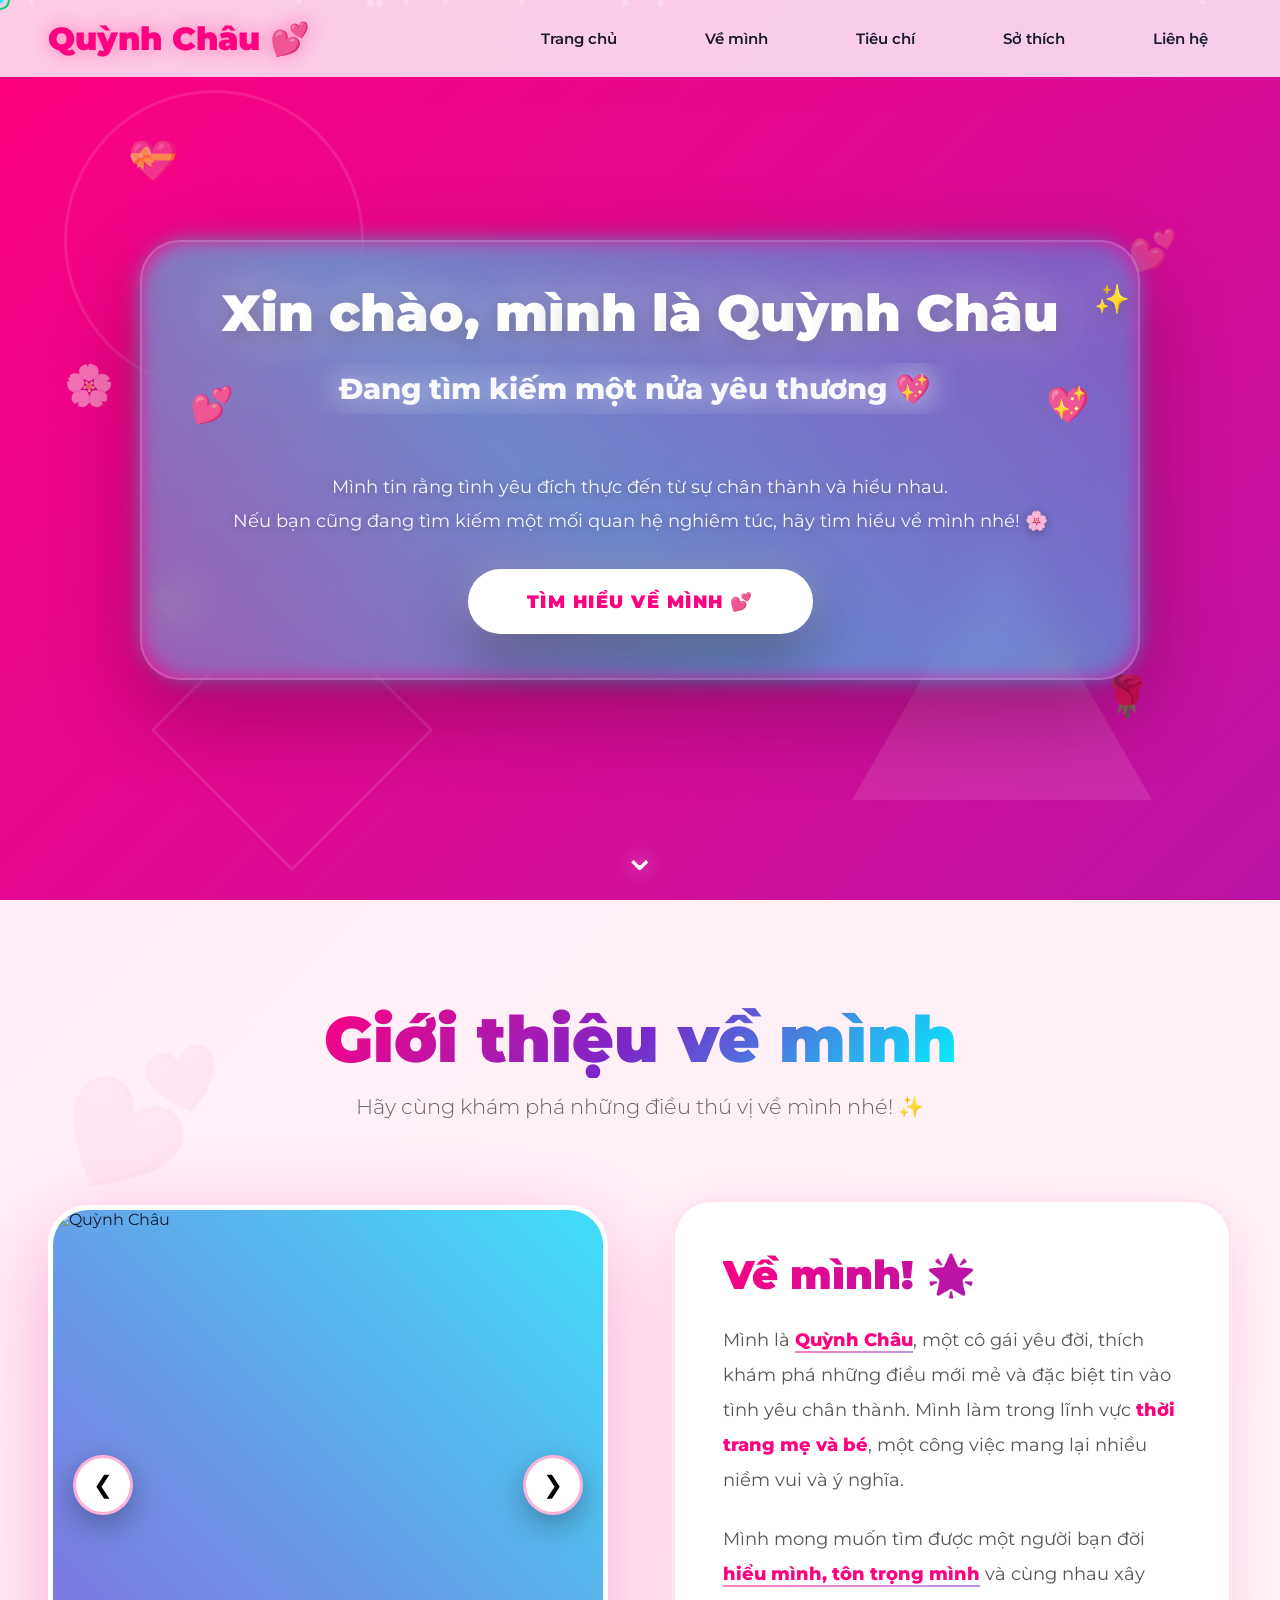
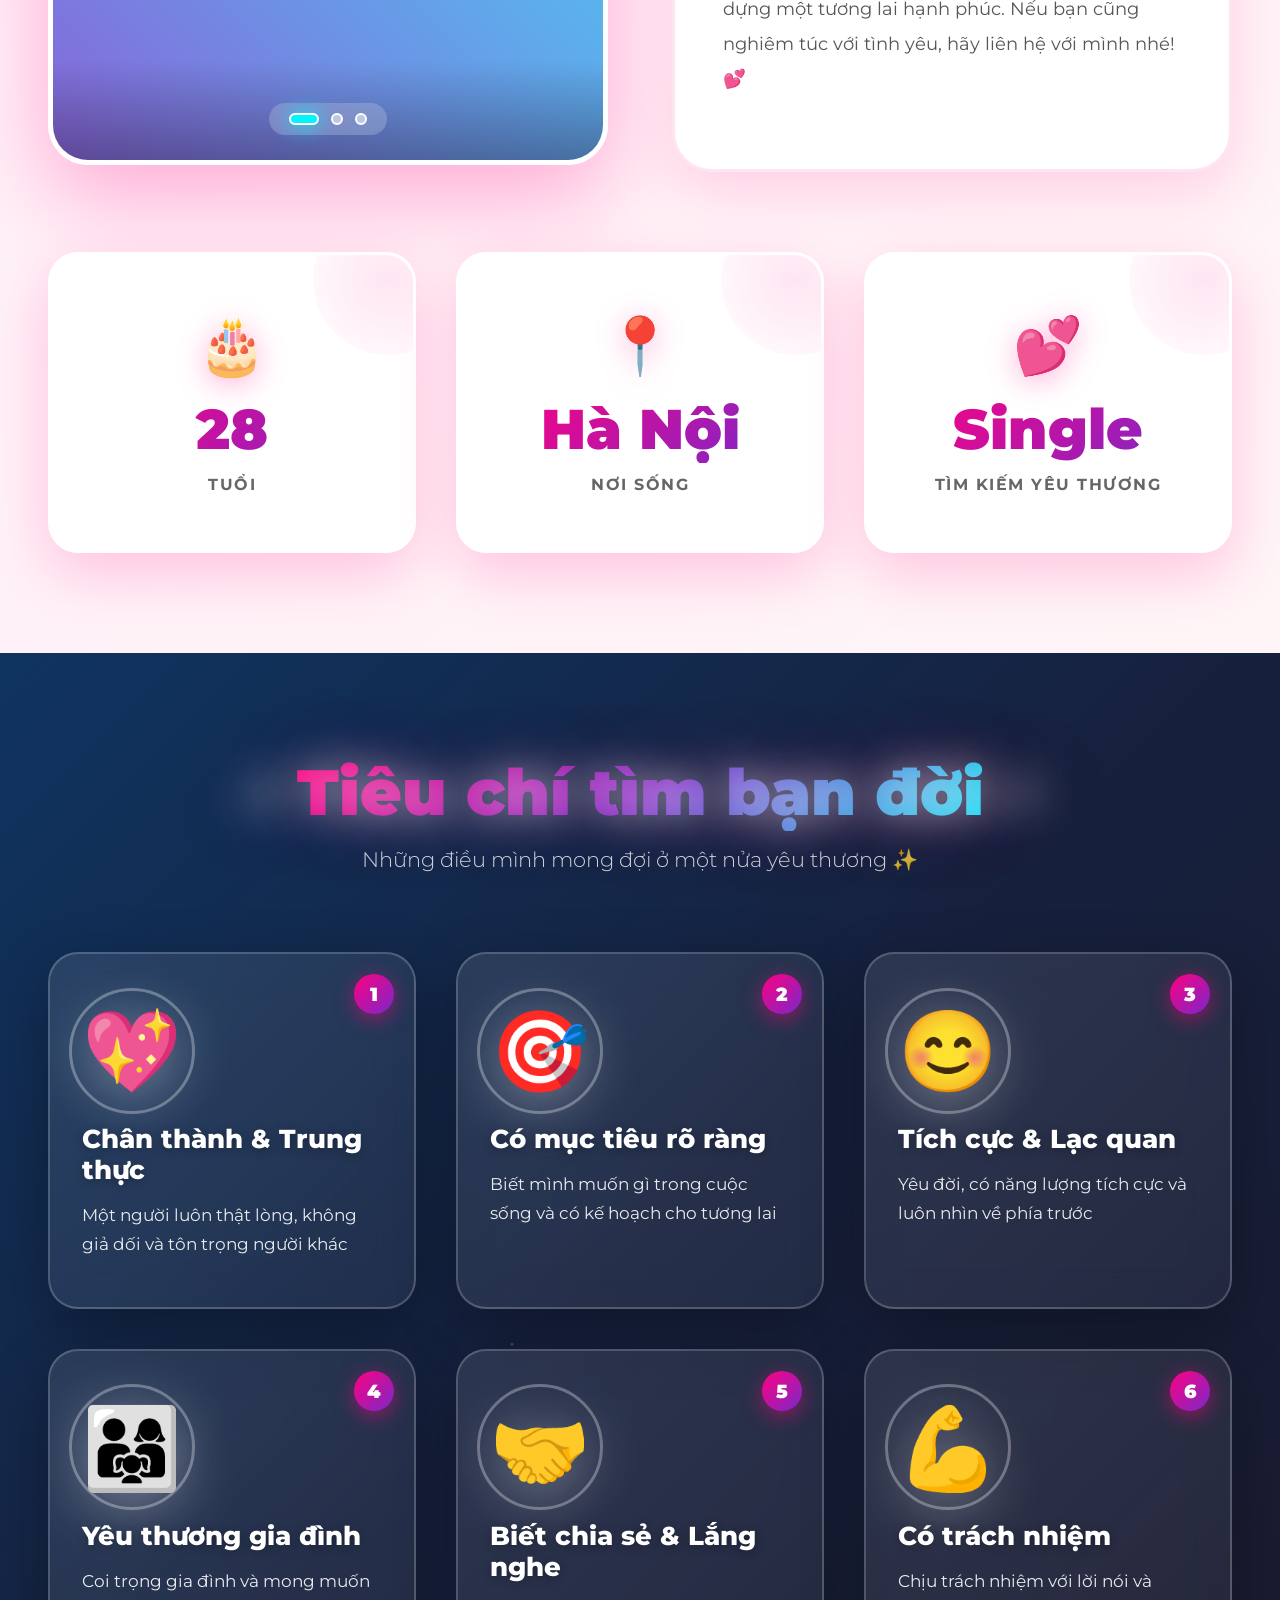
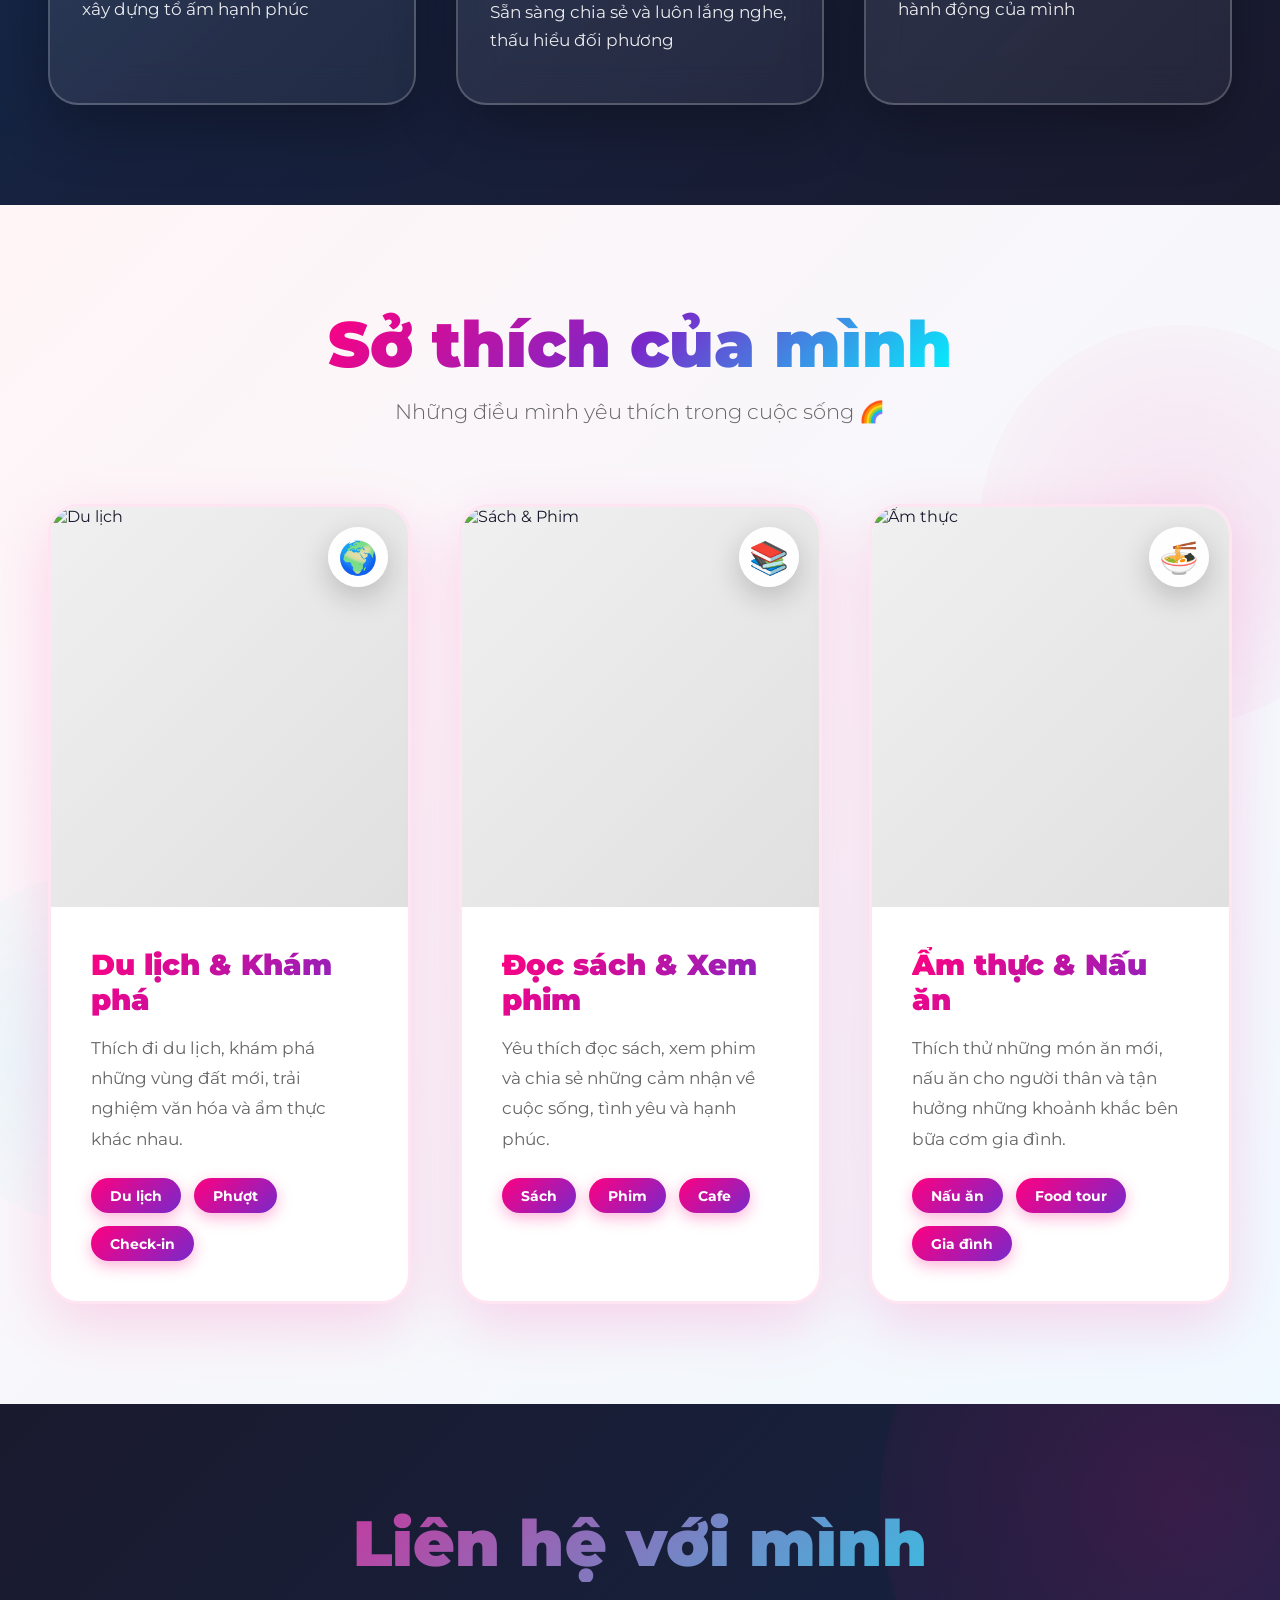
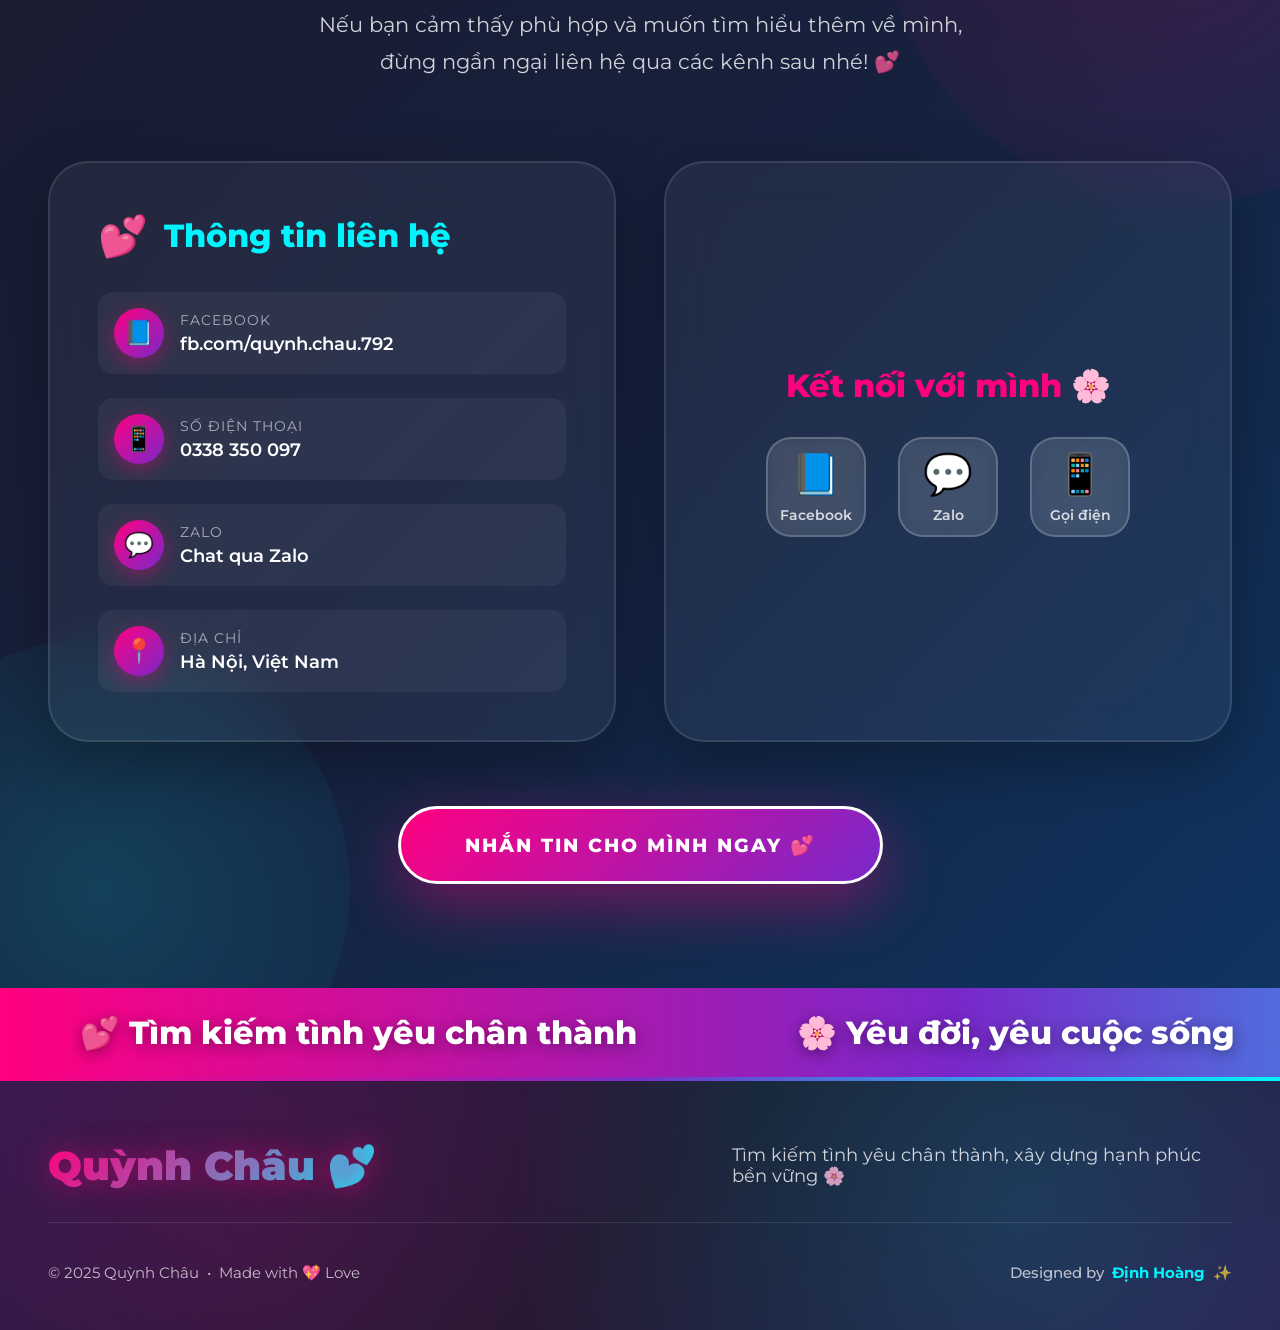
==== commit ebb1bc0b: "Update index.html" ====
--- a/index.html
+++ b/index.html
@@ -93,59 +93,55 @@
         }
 
         /* Mobile Performance Optimizations */
-        @media (max-width: 768px) {
-            /* Disable heavy animations on mobile */
-            .particle,
-            .hero-shapes,
-            .floating-emoji,
-            .criteria::before,
-            .hobbies::before,
-            .hobbies::after,
-            .contact::before,
-            .contact::after,
-            .about::before,
-            .about::after {
-                display: none !important;
-            }
-
-            /* Disable backdrop-filter on mobile (very heavy) */
-            * {
-                backdrop-filter: none !important;
-                -webkit-backdrop-filter: none !important;
-            }
-
-            /* Simplify gradients on mobile */
-            .hero,
-            .about,
-            .hobbies,
-            .criteria,
-            .contact {
-                background-size: 100% 100% !important;
-                animation: none !important;
-            }
-
-            /* Disable complex transforms on mobile */
-            .criteria-card:hover .criteria-icon,
-            .stat-card:hover .stat-icon,
-            .hobby-card:hover .hobby-icon {
-                transform: none !important;
-            }
-
-            /* Simplify hover effects */
-            .criteria-card::before,
-            .criteria-card::after,
-            .stat-card::before,
-            .stat-card::after,
-            .hobby-card::before {
-                display: none !important;
-            }
-
-            /* Disable marquee on mobile */
-            .marquee,
-            .marquee-content {
-                animation: none !important;
-            }
-        }
+            @media (max-width: 768px) {
+                /* Disable heavy animations on mobile */
+                .particle,
+                .hero-shapes,
+                .floating-emoji,
+                .criteria::before,
+                .hobbies::before,
+                .hobbies::after,
+                .contact::before,
+                .contact::after,
+                .about::before,
+                .about::after {
+                    display: none !important;
+                }
+
+                /* Disable backdrop-filter on mobile (very heavy) */
+                * {
+                    backdrop-filter: none !important;
+                    -webkit-backdrop-filter: none !important;
+                }
+
+                /* Simplify gradients on mobile */
+                .hero,
+                .about,
+                .hobbies,
+                .criteria,
+                .contact {
+                    background-size: 100% 100% !important;
+                    animation: none !important;
+                }
+
+                /* Disable complex transforms on mobile */
+                .criteria-card:hover .criteria-icon,
+                .stat-card:hover .stat-icon,
+                .hobby-card:hover .hobby-icon {
+                    transform: none !important;
+                }
+
+                /* Simplify hover effects */
+                .criteria-card::before,
+                .criteria-card::after,
+                .stat-card::before,
+                .stat-card::after,
+                .hobby-card::before {
+                    display: none !important;
+                }
+
+                /* Keep marquee animation on mobile - it's smooth! */
+            }
 
         /* ==========================
            SCROLL PROGRESS BAR
@@ -3113,77 +3109,74 @@
         // CUSTOM CURSOR & TRAIL EFFECT - OPTIMIZED
         // ============================================
         
-        if (!isMobile) {
-            // Create custom cursor elements
-            const cursor = document.createElement('div');
-            cursor.className = 'custom-cursor';
-            document.body.appendChild(cursor);
-
-            const cursorDot = document.createElement('div');
-            cursorDot.className = 'custom-cursor-dot';
-            document.body.appendChild(cursorDot);
-
-            // Track cursor position
-            let mouseX = 0, mouseY = 0;
-            let cursorX = 0, cursorY = 0;
-            let dotX = 0, dotY = 0;
-            let lastTrailTime = 0;
-            const trailThrottle = 40; // Create trail every 40ms for smooth effect
-
-            document.addEventListener('mousemove', (e) => {
-                mouseX = e.clientX;
-                mouseY = e.clientY;
-
-                // Throttle trail creation for smooth but performant effect
-                const now = Date.now();
-                if (now - lastTrailTime > trailThrottle) {
-                    lastTrailTime = now;
-                    
-                    // Create trail particle
-                    const trail = document.createElement('div');
-                    trail.className = 'cursor-trail';
-                    trail.style.left = e.clientX + 'px';
-                    trail.style.top = e.clientY + 'px';
-                    document.body.appendChild(trail);
-
-                    // Remove after animation completes
-                    setTimeout(() => trail.remove(), 900);
-                }
-            }, { passive: true });
-
-            // Smooth cursor follow with requestAnimationFrame
-            function animateCursor() {
-                // Smooth follow for cursor ring
-                cursorX += (mouseX - cursorX) * 0.15;
-                cursorY += (mouseY - cursorY) * 0.15;
-                cursor.style.left = cursorX + 'px';
-                cursor.style.top = cursorY + 'px';
-
-                // Faster follow for dot
-                dotX += (mouseX - dotX) * 0.3;
-                dotY += (mouseY - dotY) * 0.3;
-                cursorDot.style.left = dotX + 'px';
-                cursorDot.style.top = dotY + 'px';
-
-                requestAnimationFrame(animateCursor);
-            }
-            animateCursor();
-
-            // Hide custom cursor when leaving window
-            document.addEventListener('mouseleave', () => {
-                cursor.style.opacity = '0';
-                cursorDot.style.opacity = '0';
-            });
-
-            document.addEventListener('mouseenter', () => {
-                cursor.style.opacity = '1';
-                cursorDot.style.opacity = '1';
-            });
-
-            console.log('✅ Custom cursor activated (optimized)');
-        } else {
-            console.log('⚡ Custom cursor disabled on mobile');
-        }
+        // Custom cursor & trail effects - ENABLED FOR ALL DEVICES
+        // Create custom cursor elements
+        const cursor = document.createElement('div');
+        cursor.className = 'custom-cursor';
+        document.body.appendChild(cursor);
+
+        const cursorDot = document.createElement('div');
+        cursorDot.className = 'custom-cursor-dot';
+        document.body.appendChild(cursorDot);
+
+        // Track cursor position
+        let mouseX = 0, mouseY = 0;
+        let cursorX = 0, cursorY = 0;
+        let dotX = 0, dotY = 0;
+        let lastTrailTime = 0;
+        const trailThrottle = isMobile ? 60 : 40; // Slightly more throttle on mobile
+
+        document.addEventListener('mousemove', (e) => {
+            mouseX = e.clientX;
+            mouseY = e.clientY;
+
+            // Throttle trail creation for smooth but performant effect
+            const now = Date.now();
+            if (now - lastTrailTime > trailThrottle) {
+                lastTrailTime = now;
+                
+                // Create trail particle
+                const trail = document.createElement('div');
+                trail.className = 'cursor-trail';
+                trail.style.left = e.clientX + 'px';
+                trail.style.top = e.clientY + 'px';
+                document.body.appendChild(trail);
+
+                // Remove after animation completes
+                setTimeout(() => trail.remove(), 900);
+            }
+        }, { passive: true });
+
+        // Smooth cursor follow with requestAnimationFrame
+        function animateCursor() {
+            // Smooth follow for cursor ring
+            cursorX += (mouseX - cursorX) * 0.15;
+            cursorY += (mouseY - cursorY) * 0.15;
+            cursor.style.left = cursorX + 'px';
+            cursor.style.top = cursorY + 'px';
+
+            // Faster follow for dot
+            dotX += (mouseX - dotX) * 0.3;
+            dotY += (mouseY - dotY) * 0.3;
+            cursorDot.style.left = dotX + 'px';
+            cursorDot.style.top = dotY + 'px';
+
+            requestAnimationFrame(animateCursor);
+        }
+        animateCursor();
+
+        // Hide custom cursor when leaving window
+        document.addEventListener('mouseleave', () => {
+            cursor.style.opacity = '0';
+            cursorDot.style.opacity = '0';
+        });
+
+        document.addEventListener('mouseenter', () => {
+            cursor.style.opacity = '1';
+            cursorDot.style.opacity = '1';
+        });
+
+        console.log('✅ Custom cursor activated on all devices!');
 
         // ============================================
         // ENHANCED SCROLL REVEAL - ALTERNATING SIDES
@@ -3305,23 +3298,21 @@
                 link.style.animation = 'none';
             });
 
-            // Marquee - enable scroll animation (desktop only for performance)
-            if (!isMobile) {
-                const marquee = document.querySelector('.marquee');
-                if (marquee) {
-                    marquee.style.background = 'linear-gradient(90deg, var(--neon-pink), var(--neon-purple), var(--neon-cyan), var(--neon-green), var(--neon-pink))';
-                    marquee.style.backgroundSize = '300% 100%';
-                    marquee.style.animation = 'marqueeGradient 8s linear infinite';
-                }
-
-                const marqueeContent = document.querySelector('.marquee-content');
-                if (marqueeContent) {
-                    marqueeContent.style.animation = 'marqueeScroll 30s linear infinite';
-                }
-                console.log('✅ Marquee animation enabled (desktop)');
-            } else {
-                console.log('⚡ Marquee static on mobile for performance');
-            }
+            // Marquee - enable scroll animation on ALL DEVICES
+            const marquee = document.querySelector('.marquee');
+            if (marquee) {
+                marquee.style.background = 'linear-gradient(90deg, var(--neon-pink), var(--neon-purple), var(--neon-cyan), var(--neon-green), var(--neon-pink))';
+                marquee.style.backgroundSize = '300% 100%';
+                marquee.style.animation = 'marqueeGradient 8s linear infinite';
+            }
+
+            const marqueeContent = document.querySelector('.marquee-content');
+            if (marqueeContent) {
+                // Slightly slower on mobile for smoother performance
+                const scrollSpeed = isMobile ? '35s' : '30s';
+                marqueeContent.style.animation = `marqueeScroll ${scrollSpeed} linear infinite`;
+            }
+            console.log('✅ Marquee animation enabled on all devices!');
 
             console.log('✅ All PRO animations activated!');
         }, 100);
